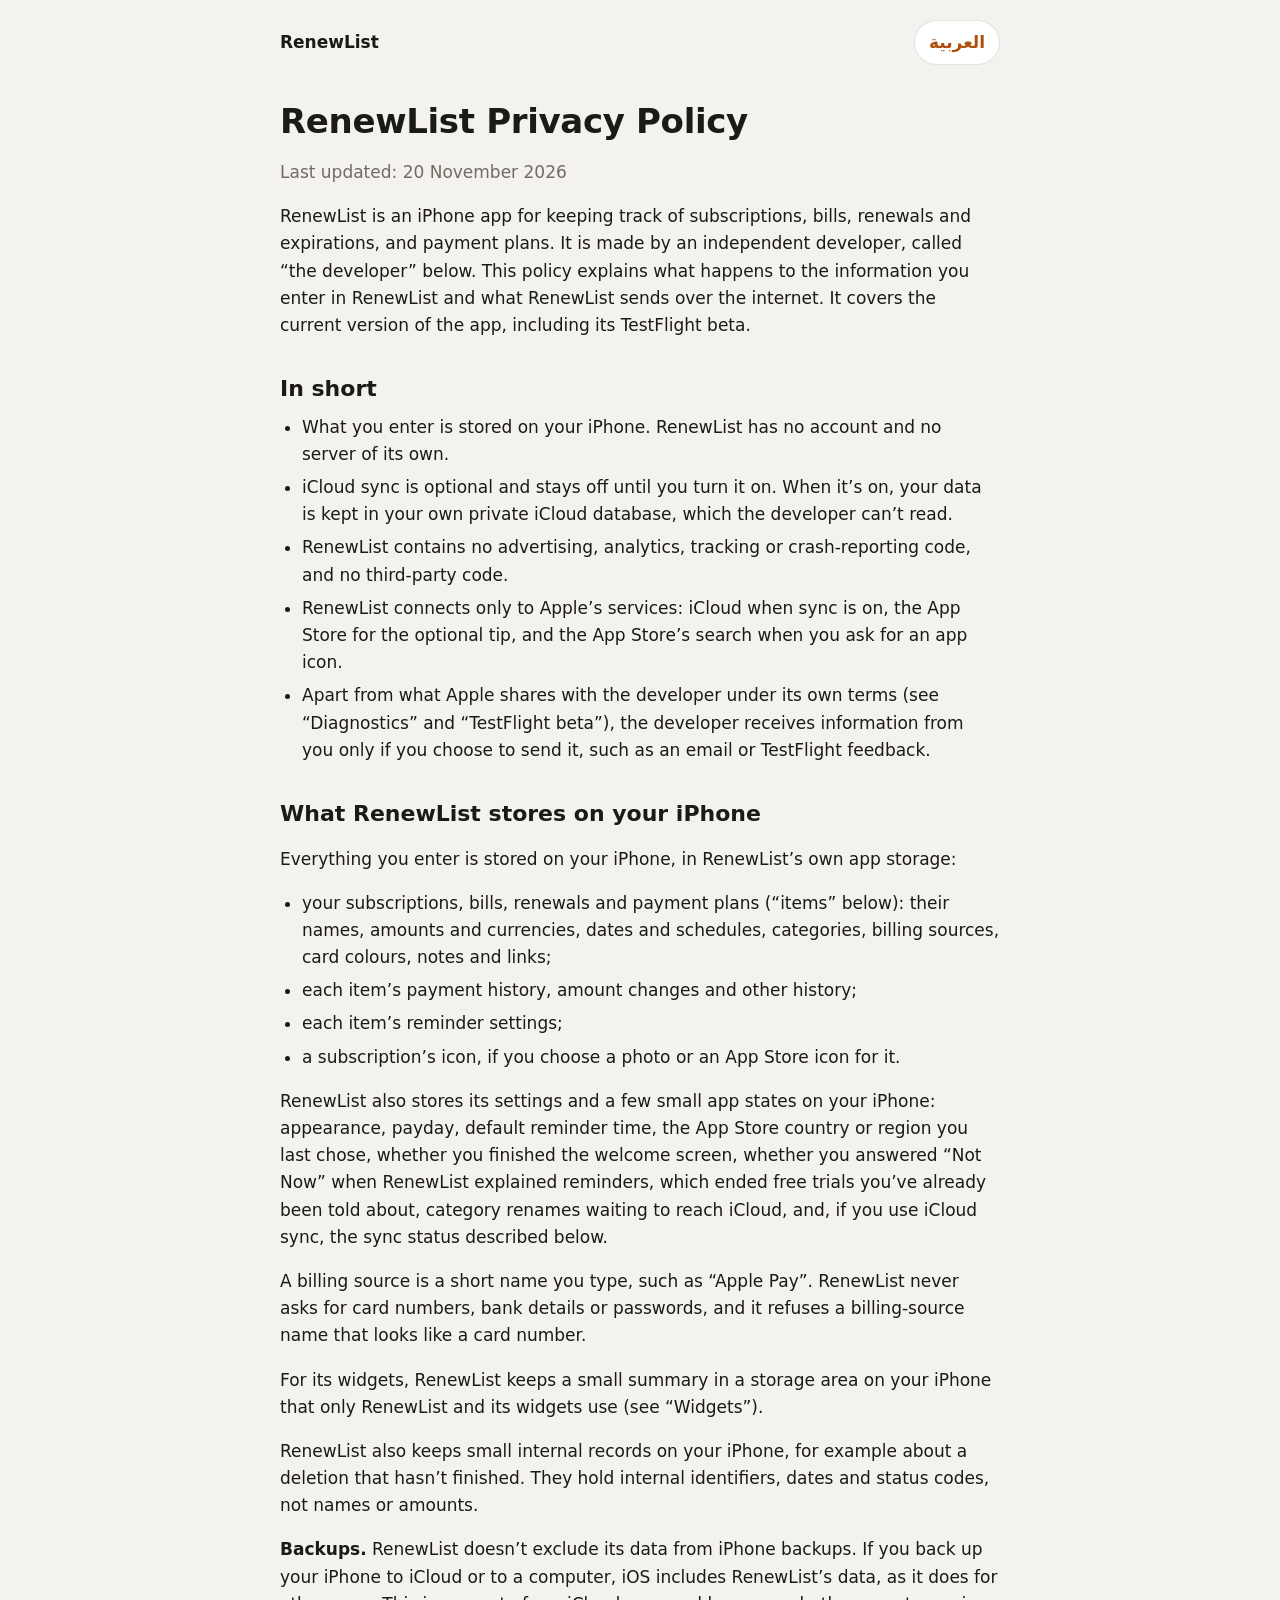
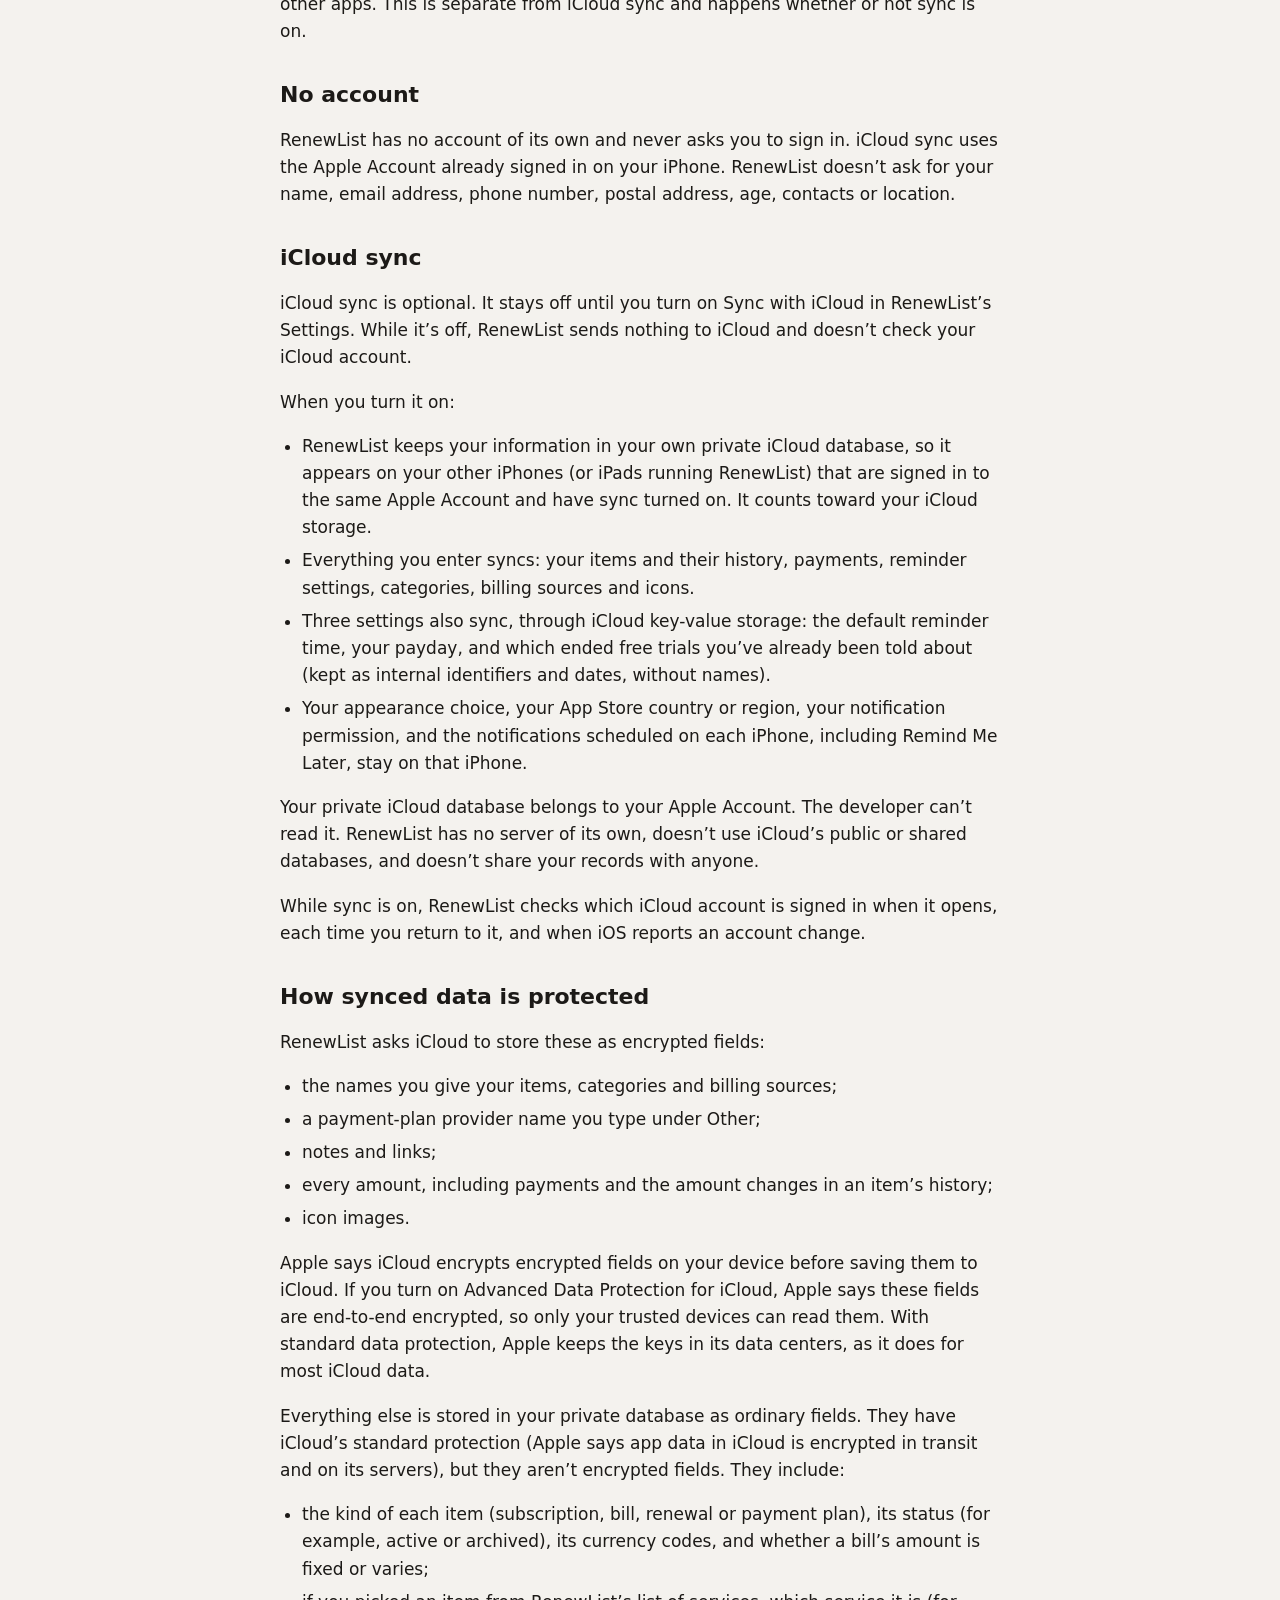
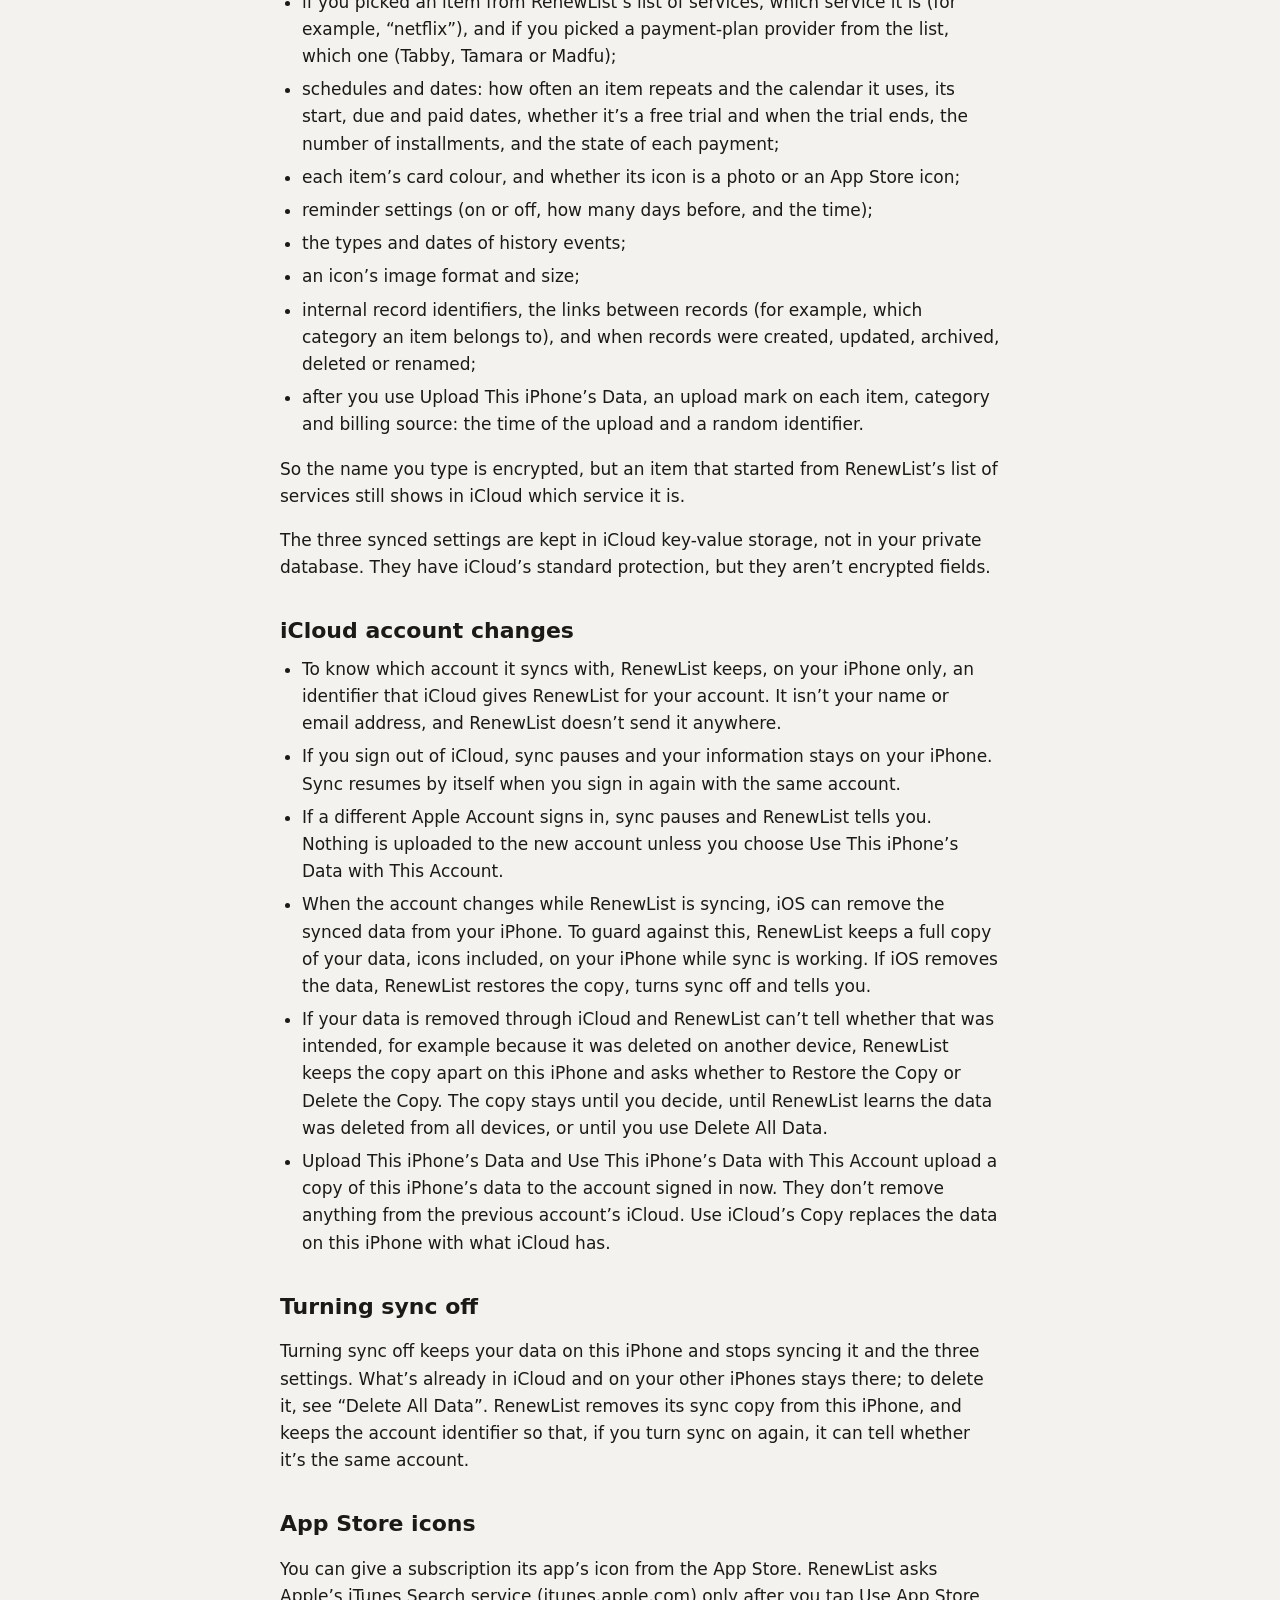
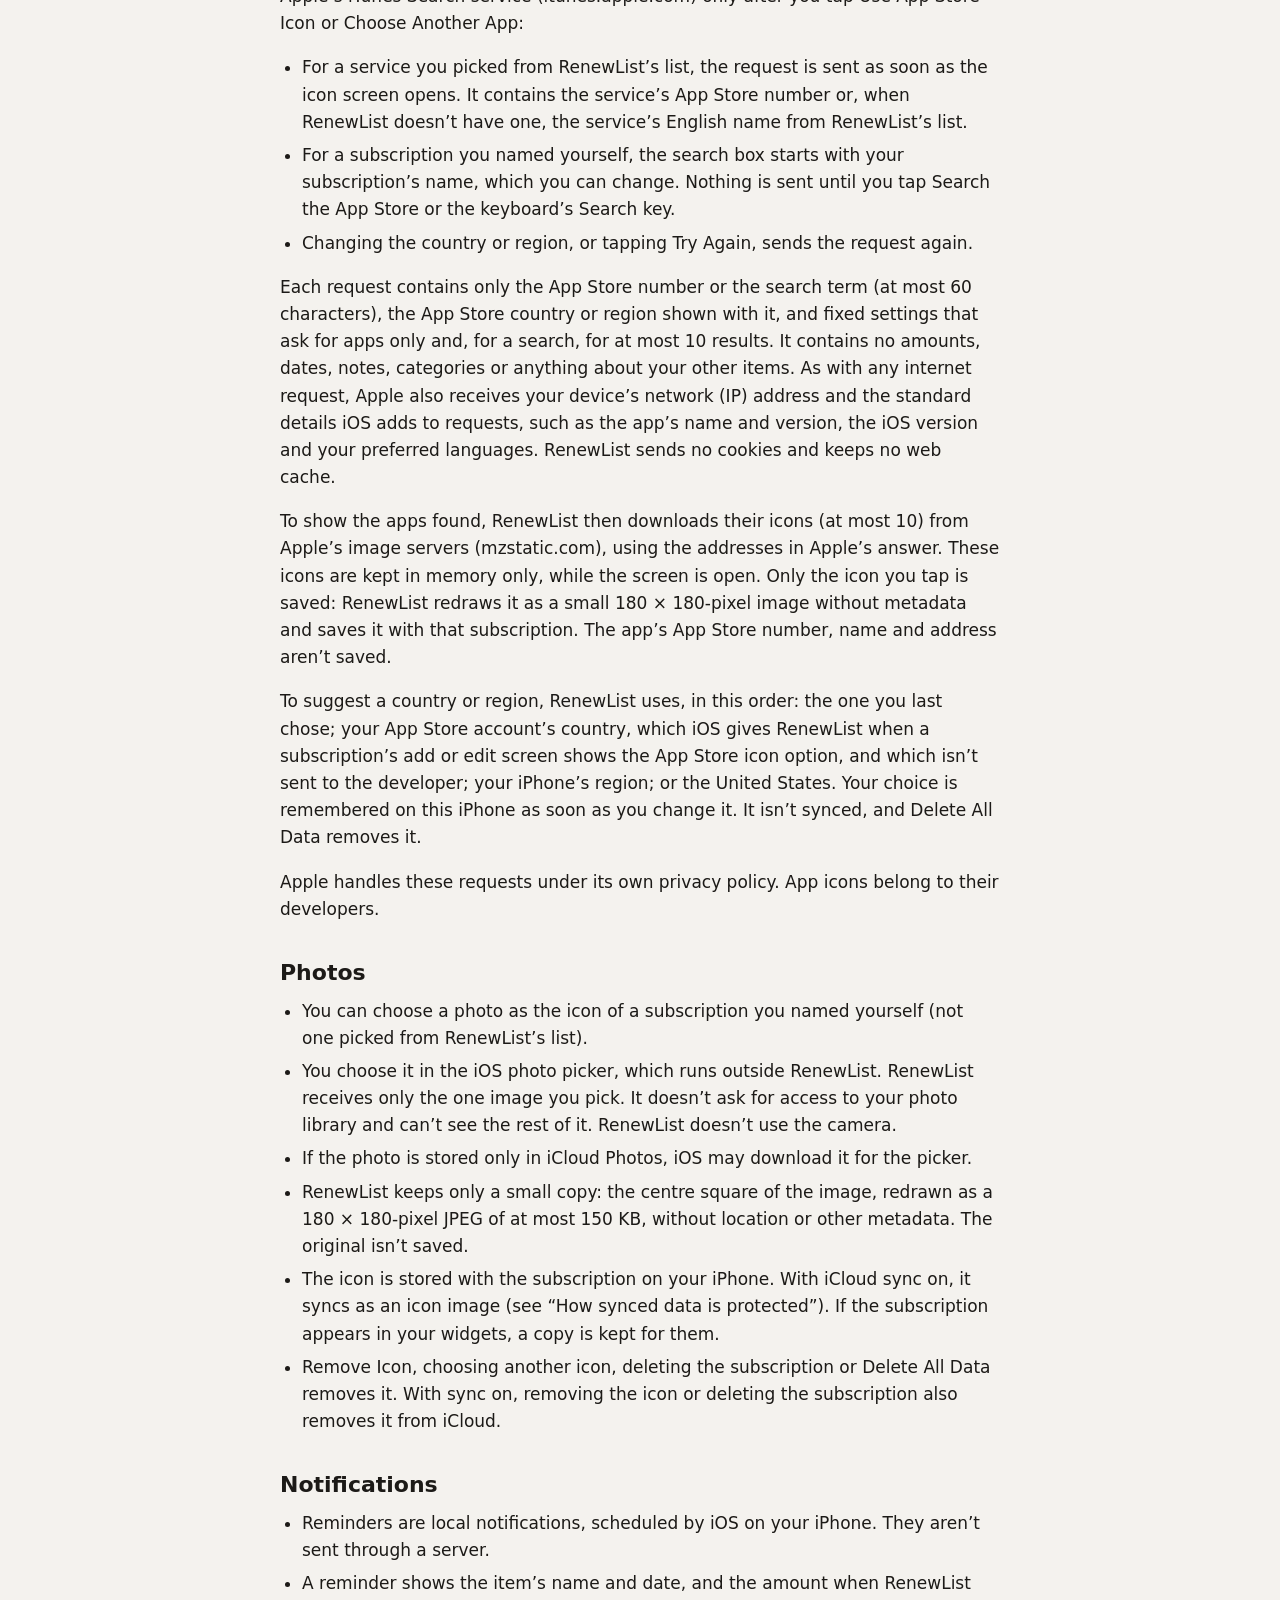
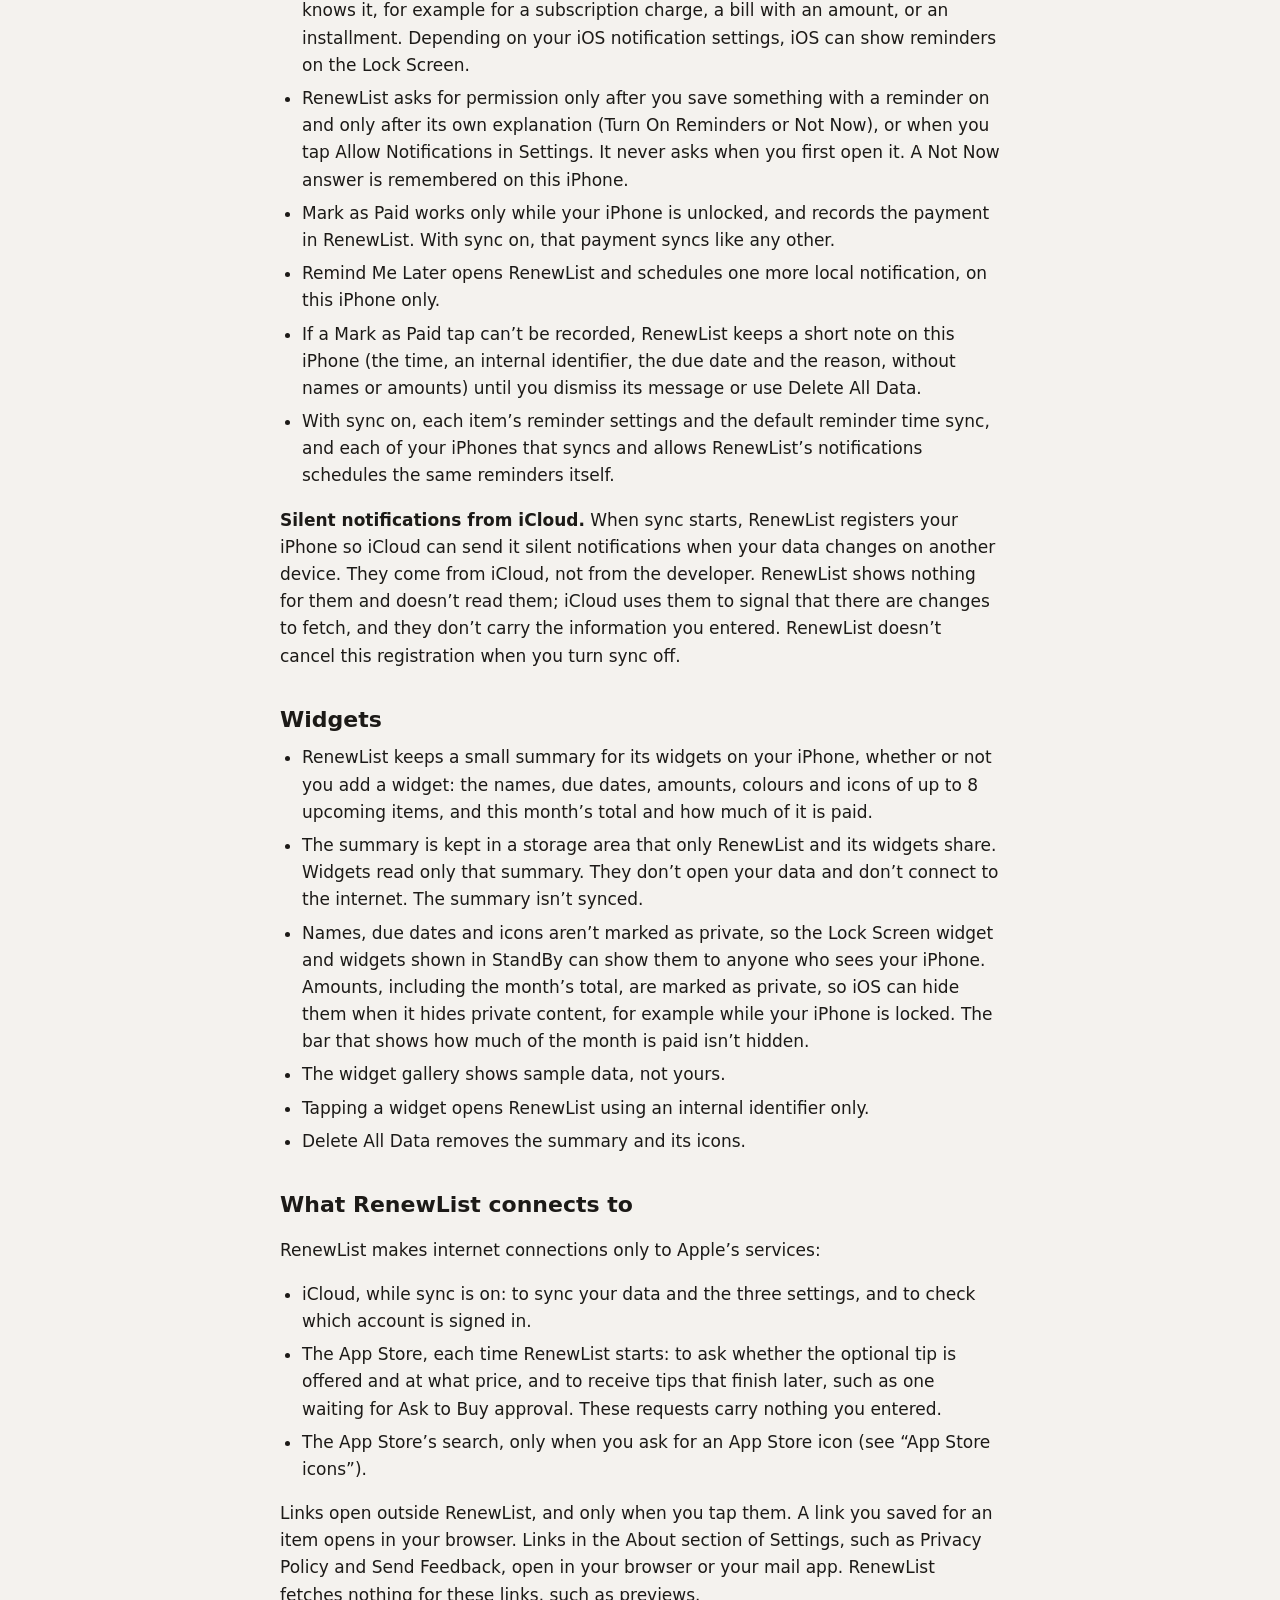
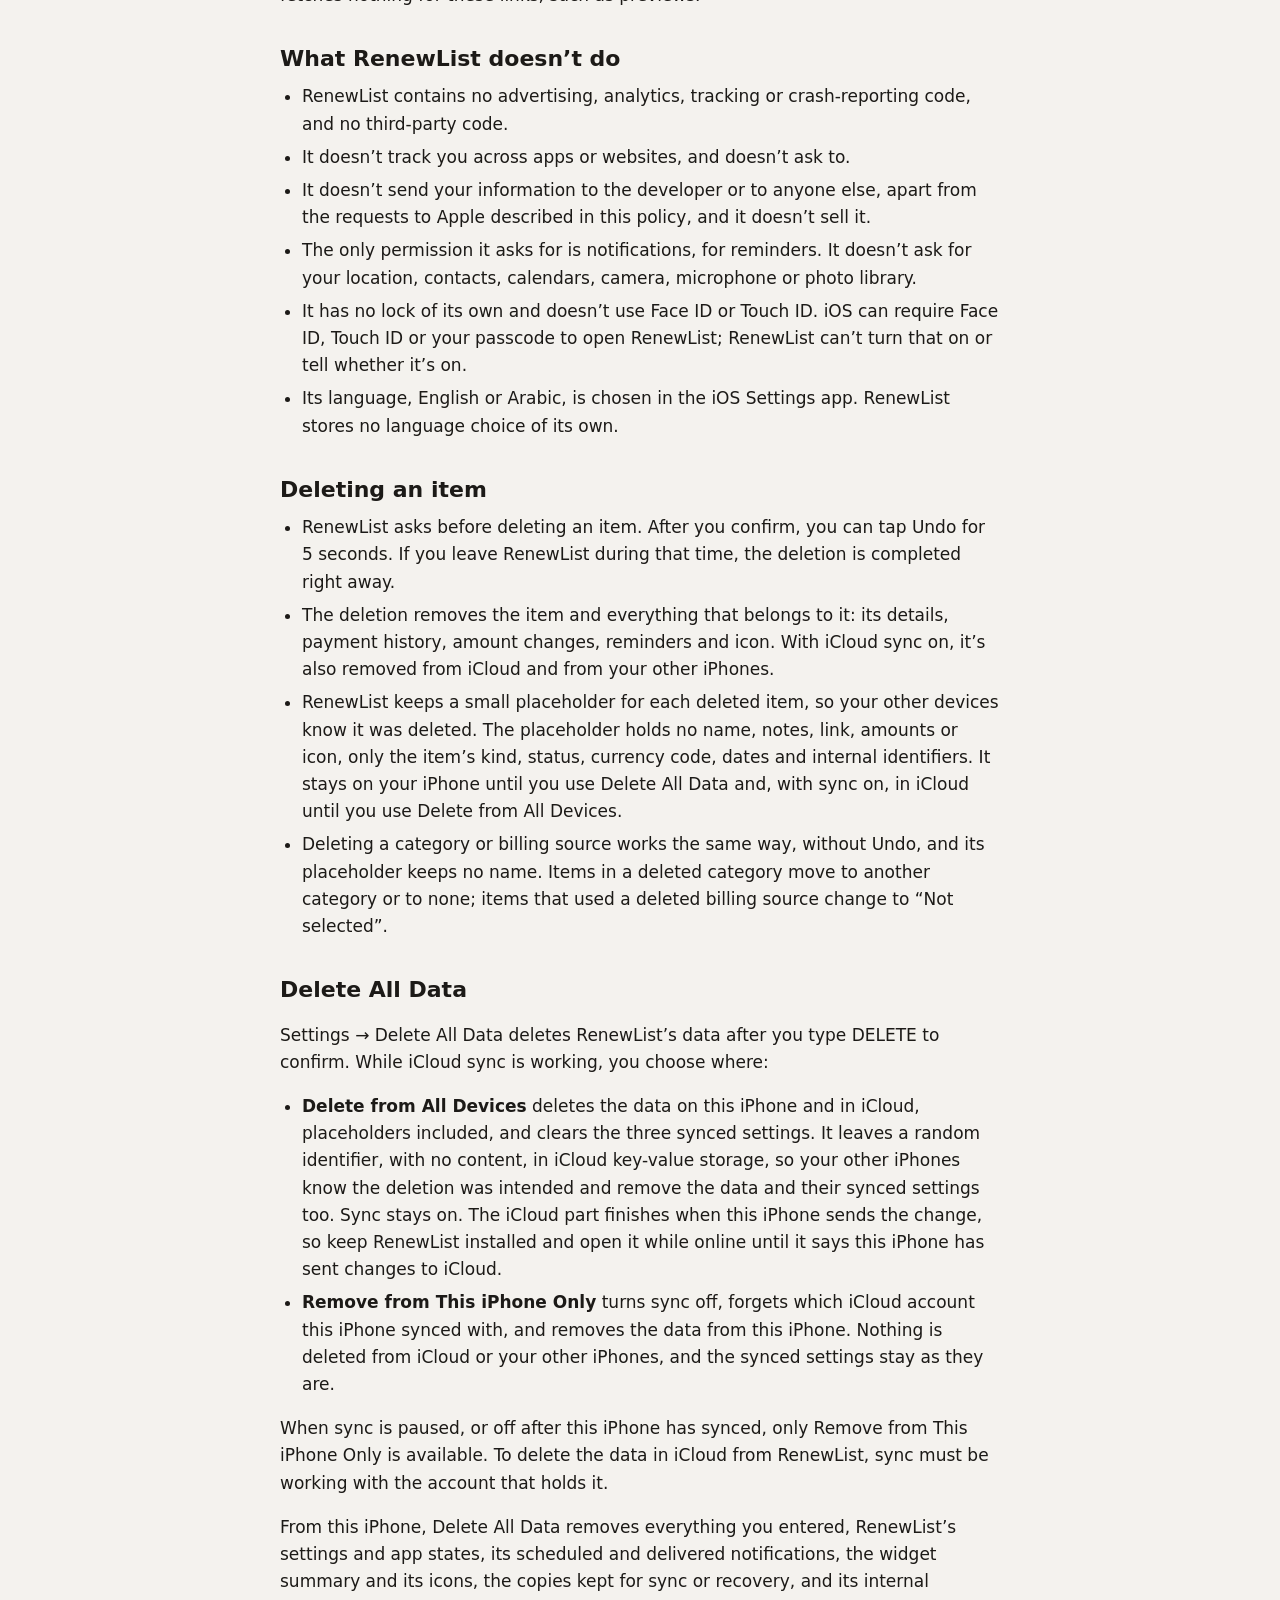
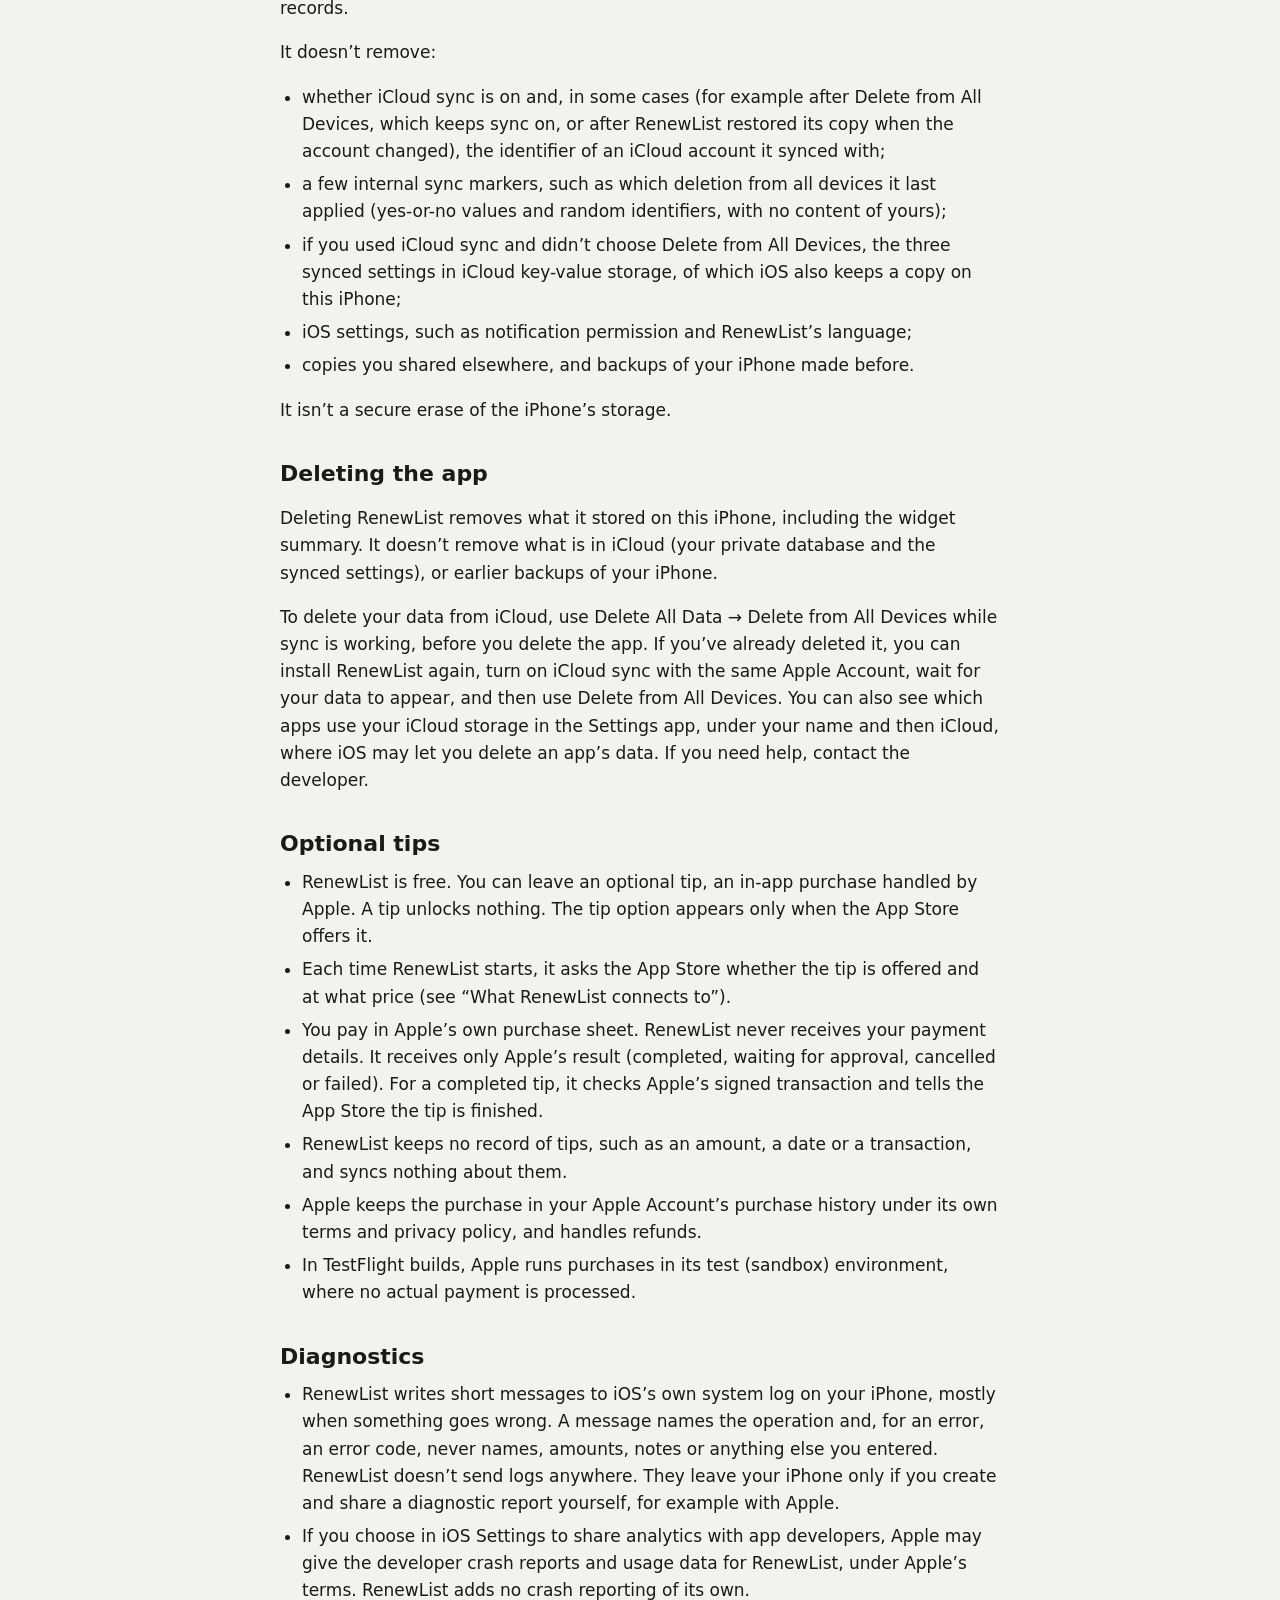
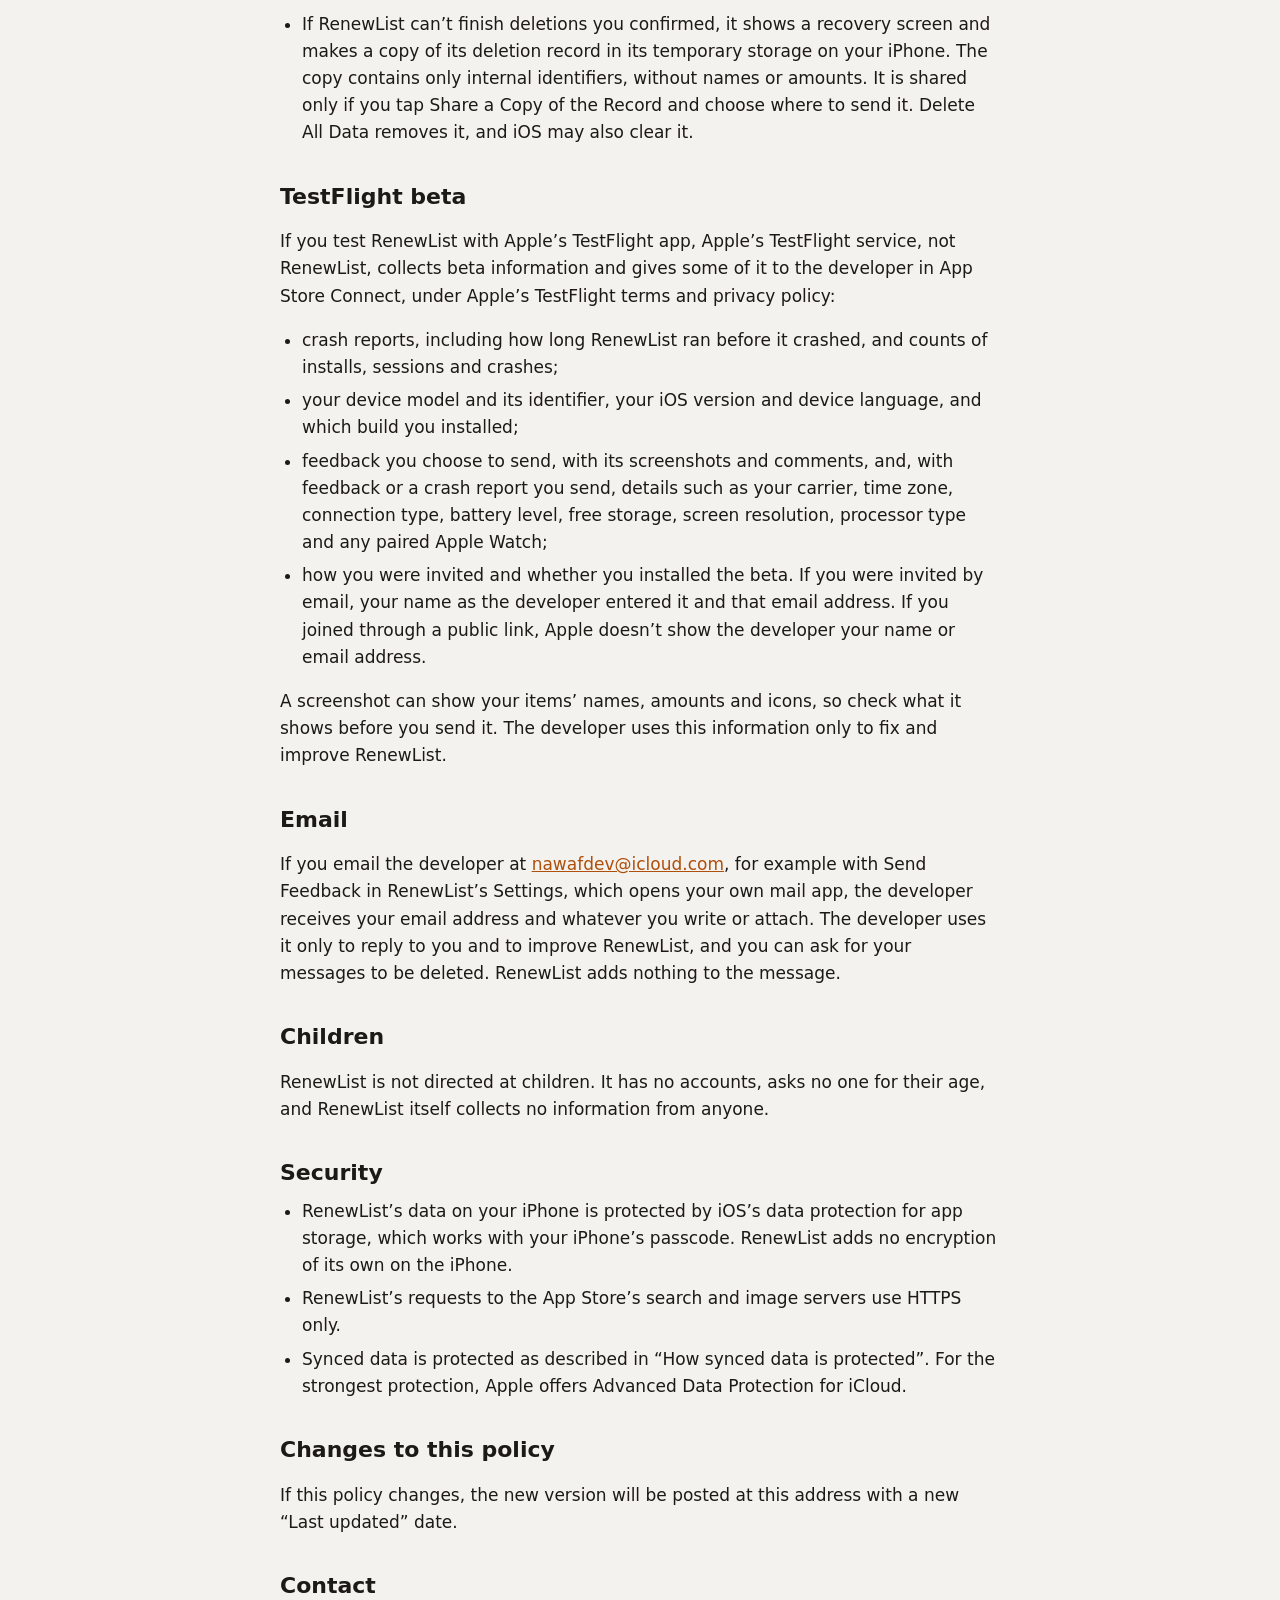
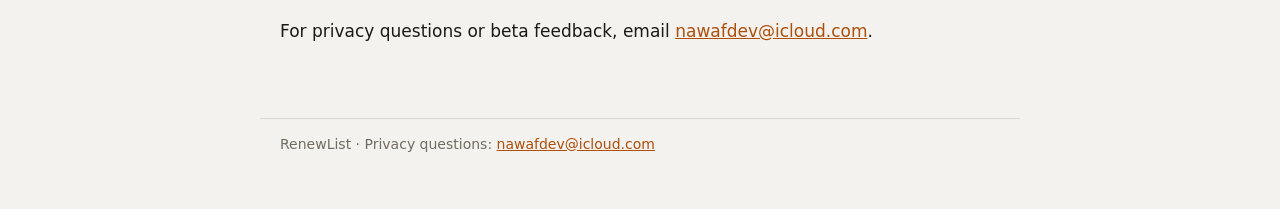
==== index.html @ da36e561 "Create index.html" ====
<!doctype html>
<html lang="en" dir="ltr">
<head>
<meta charset="utf-8">
<meta name="viewport" content="width=device-width, initial-scale=1">
<title>RenewList Privacy Policy</title>
<meta name="description" content="How RenewList handles the information you enter.">
<meta name="referrer" content="no-referrer">
<link rel="stylesheet" href="style.css">
<link rel="alternate" hreflang="ar" href="ar/">
</head>
<body>
<header><span class="brand">RenewList</span><nav><a href="ar/" hreflang="ar" lang="ar">العربية</a></nav></header>
<main>
<h1>RenewList Privacy Policy</h1>
<p>Last updated: 20 November 2026</p>
<p>RenewList is an iPhone app for keeping track of subscriptions, bills, renewals and expirations, and payment plans. It is made by an independent developer, called “the developer” below. This policy explains what happens to the information you enter in RenewList and what RenewList sends over the internet. It covers the current version of the app, including its TestFlight beta.</p>

<h2>In short</h2>
<ul>
<li>What you enter is stored on your iPhone. RenewList has no account and no server of its own.</li>
<li>iCloud sync is optional and stays off until you turn it on. When it’s on, your data is kept in your own private iCloud database, which the developer can’t read.</li>
<li>RenewList contains no advertising, analytics, tracking or crash-reporting code, and no third-party code.</li>
<li>RenewList connects only to Apple’s services: iCloud when sync is on, the App Store for the optional tip, and the App Store’s search when you ask for an app icon.</li>
<li>Apart from what Apple shares with the developer under its own terms (see “Diagnostics” and “TestFlight beta”), the developer receives information from you only if you choose to send it, such as an email or TestFlight feedback.</li>
</ul>

<h2>What RenewList stores on your iPhone</h2>
<p>Everything you enter is stored on your iPhone, in RenewList’s own app storage:</p>
<ul>
<li>your subscriptions, bills, renewals and payment plans (“items” below): their names, amounts and currencies, dates and schedules, categories, billing sources, card colours, notes and links;</li>
<li>each item’s payment history, amount changes and other history;</li>
<li>each item’s reminder settings;</li>
<li>a subscription’s icon, if you choose a photo or an App Store icon for it.</li>
</ul>
<p>RenewList also stores its settings and a few small app states on your iPhone: appearance, payday, default reminder time, the App Store country or region you last chose, whether you finished the welcome screen, whether you answered “Not Now” when RenewList explained reminders, which ended free trials you’ve already been told about, category renames waiting to reach iCloud, and, if you use iCloud sync, the sync status described below.</p>
<p>A billing source is a short name you type, such as “Apple Pay”. RenewList never asks for card numbers, bank details or passwords, and it refuses a billing-source name that looks like a card number.</p>
<p>For its widgets, RenewList keeps a small summary in a storage area on your iPhone that only RenewList and its widgets use (see “Widgets”).</p>
<p>RenewList also keeps small internal records on your iPhone, for example about a deletion that hasn’t finished. They hold internal identifiers, dates and status codes, not names or amounts.</p>
<p><strong>Backups.</strong> RenewList doesn’t exclude its data from iPhone backups. If you back up your iPhone to iCloud or to a computer, iOS includes RenewList’s data, as it does for other apps. This is separate from iCloud sync and happens whether or not sync is on.</p>

<h2>No account</h2>
<p>RenewList has no account of its own and never asks you to sign in. iCloud sync uses the Apple Account already signed in on your iPhone. RenewList doesn’t ask for your name, email address, phone number, postal address, age, contacts or location.</p>

<h2>iCloud sync</h2>
<p>iCloud sync is optional. It stays off until you turn on Sync with iCloud in RenewList’s Settings. While it’s off, RenewList sends nothing to iCloud and doesn’t check your iCloud account.</p>
<p>When you turn it on:</p>
<ul>
<li>RenewList keeps your information in your own private iCloud database, so it appears on your other iPhones (or iPads running RenewList) that are signed in to the same Apple Account and have sync turned on. It counts toward your iCloud storage.</li>
<li>Everything you enter syncs: your items and their history, payments, reminder settings, categories, billing sources and icons.</li>
<li>Three settings also sync, through iCloud key-value storage: the default reminder time, your payday, and which ended free trials you’ve already been told about (kept as internal identifiers and dates, without names).</li>
<li>Your appearance choice, your App Store country or region, your notification permission, and the notifications scheduled on each iPhone, including Remind Me Later, stay on that iPhone.</li>
</ul>
<p>Your private iCloud database belongs to your Apple Account. The developer can’t read it. RenewList has no server of its own, doesn’t use iCloud’s public or shared databases, and doesn’t share your records with anyone.</p>
<p>While sync is on, RenewList checks which iCloud account is signed in when it opens, each time you return to it, and when iOS reports an account change.</p>

<h2>How synced data is protected</h2>
<p>RenewList asks iCloud to store these as encrypted fields:</p>
<ul>
<li>the names you give your items, categories and billing sources;</li>
<li>a payment-plan provider name you type under Other;</li>
<li>notes and links;</li>
<li>every amount, including payments and the amount changes in an item’s history;</li>
<li>icon images.</li>
</ul>
<p>Apple says iCloud encrypts encrypted fields on your device before saving them to iCloud. If you turn on Advanced Data Protection for iCloud, Apple says these fields are end-to-end encrypted, so only your trusted devices can read them. With standard data protection, Apple keeps the keys in its data centers, as it does for most iCloud data.</p>
<p>Everything else is stored in your private database as ordinary fields. They have iCloud’s standard protection (Apple says app data in iCloud is encrypted in transit and on its servers), but they aren’t encrypted fields. They include:</p>
<ul>
<li>the kind of each item (subscription, bill, renewal or payment plan), its status (for example, active or archived), its currency codes, and whether a bill’s amount is fixed or varies;</li>
<li>if you picked an item from RenewList’s list of services, which service it is (for example, “netflix”), and if you picked a payment-plan provider from the list, which one (Tabby, Tamara or Madfu);</li>
<li>schedules and dates: how often an item repeats and the calendar it uses, its start, due and paid dates, whether it’s a free trial and when the trial ends, the number of installments, and the state of each payment;</li>
<li>each item’s card colour, and whether its icon is a photo or an App Store icon;</li>
<li>reminder settings (on or off, how many days before, and the time);</li>
<li>the types and dates of history events;</li>
<li>an icon’s image format and size;</li>
<li>internal record identifiers, the links between records (for example, which category an item belongs to), and when records were created, updated, archived, deleted or renamed;</li>
<li>after you use Upload This iPhone’s Data, an upload mark on each item, category and billing source: the time of the upload and a random identifier.</li>
</ul>
<p>So the name you type is encrypted, but an item that started from RenewList’s list of services still shows in iCloud which service it is.</p>
<p>The three synced settings are kept in iCloud key-value storage, not in your private database. They have iCloud’s standard protection, but they aren’t encrypted fields.</p>

<h2>iCloud account changes</h2>
<ul>
<li>To know which account it syncs with, RenewList keeps, on your iPhone only, an identifier that iCloud gives RenewList for your account. It isn’t your name or email address, and RenewList doesn’t send it anywhere.</li>
<li>If you sign out of iCloud, sync pauses and your information stays on your iPhone. Sync resumes by itself when you sign in again with the same account.</li>
<li>If a different Apple Account signs in, sync pauses and RenewList tells you. Nothing is uploaded to the new account unless you choose Use This iPhone’s Data with This Account.</li>
<li>When the account changes while RenewList is syncing, iOS can remove the synced data from your iPhone. To guard against this, RenewList keeps a full copy of your data, icons included, on your iPhone while sync is working. If iOS removes the data, RenewList restores the copy, turns sync off and tells you.</li>
<li>If your data is removed through iCloud and RenewList can’t tell whether that was intended, for example because it was deleted on another device, RenewList keeps the copy apart on this iPhone and asks whether to Restore the Copy or Delete the Copy. The copy stays until you decide, until RenewList learns the data was deleted from all devices, or until you use Delete All Data.</li>
<li>Upload This iPhone’s Data and Use This iPhone’s Data with This Account upload a copy of this iPhone’s data to the account signed in now. They don’t remove anything from the previous account’s iCloud. Use iCloud’s Copy replaces the data on this iPhone with what iCloud has.</li>
</ul>

<h2>Turning sync off</h2>
<p>Turning sync off keeps your data on this iPhone and stops syncing it and the three settings. What’s already in iCloud and on your other iPhones stays there; to delete it, see “Delete All Data”. RenewList removes its sync copy from this iPhone, and keeps the account identifier so that, if you turn sync on again, it can tell whether it’s the same account.</p>

<h2>App Store icons</h2>
<p>You can give a subscription its app’s icon from the App Store. RenewList asks Apple’s iTunes Search service (itunes.apple.com) only after you tap Use App Store Icon or Choose Another App:</p>
<ul>
<li>For a service you picked from RenewList’s list, the request is sent as soon as the icon screen opens. It contains the service’s App Store number or, when RenewList doesn’t have one, the service’s English name from RenewList’s list.</li>
<li>For a subscription you named yourself, the search box starts with your subscription’s name, which you can change. Nothing is sent until you tap Search the App Store or the keyboard’s Search key.</li>
<li>Changing the country or region, or tapping Try Again, sends the request again.</li>
</ul>
<p>Each request contains only the App Store number or the search term (at most 60 characters), the App Store country or region shown with it, and fixed settings that ask for apps only and, for a search, for at most 10 results. It contains no amounts, dates, notes, categories or anything about your other items. As with any internet request, Apple also receives your device’s network (IP) address and the standard details iOS adds to requests, such as the app’s name and version, the iOS version and your preferred languages. RenewList sends no cookies and keeps no web cache.</p>
<p>To show the apps found, RenewList then downloads their icons (at most 10) from Apple’s image servers (mzstatic.com), using the addresses in Apple’s answer. These icons are kept in memory only, while the screen is open. Only the icon you tap is saved: RenewList redraws it as a small 180 × 180-pixel image without metadata and saves it with that subscription. The app’s App Store number, name and address aren’t saved.</p>
<p>To suggest a country or region, RenewList uses, in this order: the one you last chose; your App Store account’s country, which iOS gives RenewList when a subscription’s add or edit screen shows the App Store icon option, and which isn’t sent to the developer; your iPhone’s region; or the United States. Your choice is remembered on this iPhone as soon as you change it. It isn’t synced, and Delete All Data removes it.</p>
<p>Apple handles these requests under its own privacy policy. App icons belong to their developers.</p>

<h2>Photos</h2>
<ul>
<li>You can choose a photo as the icon of a subscription you named yourself (not one picked from RenewList’s list).</li>
<li>You choose it in the iOS photo picker, which runs outside RenewList. RenewList receives only the one image you pick. It doesn’t ask for access to your photo library and can’t see the rest of it. RenewList doesn’t use the camera.</li>
<li>If the photo is stored only in iCloud Photos, iOS may download it for the picker.</li>
<li>RenewList keeps only a small copy: the centre square of the image, redrawn as a 180 × 180-pixel JPEG of at most 150 KB, without location or other metadata. The original isn’t saved.</li>
<li>The icon is stored with the subscription on your iPhone. With iCloud sync on, it syncs as an icon image (see “How synced data is protected”). If the subscription appears in your widgets, a copy is kept for them.</li>
<li>Remove Icon, choosing another icon, deleting the subscription or Delete All Data removes it. With sync on, removing the icon or deleting the subscription also removes it from iCloud.</li>
</ul>

<h2>Notifications</h2>
<ul>
<li>Reminders are local notifications, scheduled by iOS on your iPhone. They aren’t sent through a server.</li>
<li>A reminder shows the item’s name and date, and the amount when RenewList knows it, for example for a subscription charge, a bill with an amount, or an installment. Depending on your iOS notification settings, iOS can show reminders on the Lock Screen.</li>
<li>RenewList asks for permission only after you save something with a reminder on and only after its own explanation (Turn On Reminders or Not Now), or when you tap Allow Notifications in Settings. It never asks when you first open it. A Not Now answer is remembered on this iPhone.</li>
<li>Mark as Paid works only while your iPhone is unlocked, and records the payment in RenewList. With sync on, that payment syncs like any other.</li>
<li>Remind Me Later opens RenewList and schedules one more local notification, on this iPhone only.</li>
<li>If a Mark as Paid tap can’t be recorded, RenewList keeps a short note on this iPhone (the time, an internal identifier, the due date and the reason, without names or amounts) until you dismiss its message or use Delete All Data.</li>
<li>With sync on, each item’s reminder settings and the default reminder time sync, and each of your iPhones that syncs and allows RenewList’s notifications schedules the same reminders itself.</li>
</ul>
<p><strong>Silent notifications from iCloud.</strong> When sync starts, RenewList registers your iPhone so iCloud can send it silent notifications when your data changes on another device. They come from iCloud, not from the developer. RenewList shows nothing for them and doesn’t read them; iCloud uses them to signal that there are changes to fetch, and they don’t carry the information you entered. RenewList doesn’t cancel this registration when you turn sync off.</p>

<h2>Widgets</h2>
<ul>
<li>RenewList keeps a small summary for its widgets on your iPhone, whether or not you add a widget: the names, due dates, amounts, colours and icons of up to 8 upcoming items, and this month’s total and how much of it is paid.</li>
<li>The summary is kept in a storage area that only RenewList and its widgets share. Widgets read only that summary. They don’t open your data and don’t connect to the internet. The summary isn’t synced.</li>
<li>Names, due dates and icons aren’t marked as private, so the Lock Screen widget and widgets shown in StandBy can show them to anyone who sees your iPhone. Amounts, including the month’s total, are marked as private, so iOS can hide them when it hides private content, for example while your iPhone is locked. The bar that shows how much of the month is paid isn’t hidden.</li>
<li>The widget gallery shows sample data, not yours.</li>
<li>Tapping a widget opens RenewList using an internal identifier only.</li>
<li>Delete All Data removes the summary and its icons.</li>
</ul>

<h2>What RenewList connects to</h2>
<p>RenewList makes internet connections only to Apple’s services:</p>
<ul>
<li>iCloud, while sync is on: to sync your data and the three settings, and to check which account is signed in.</li>
<li>The App Store, each time RenewList starts: to ask whether the optional tip is offered and at what price, and to receive tips that finish later, such as one waiting for Ask to Buy approval. These requests carry nothing you entered.</li>
<li>The App Store’s search, only when you ask for an App Store icon (see “App Store icons”).</li>
</ul>
<p>Links open outside RenewList, and only when you tap them. A link you saved for an item opens in your browser. Links in the About section of Settings, such as Privacy Policy and Send Feedback, open in your browser or your mail app. RenewList fetches nothing for these links, such as previews.</p>

<h2>What RenewList doesn’t do</h2>
<ul>
<li>RenewList contains no advertising, analytics, tracking or crash-reporting code, and no third-party code.</li>
<li>It doesn’t track you across apps or websites, and doesn’t ask to.</li>
<li>It doesn’t send your information to the developer or to anyone else, apart from the requests to Apple described in this policy, and it doesn’t sell it.</li>
<li>The only permission it asks for is notifications, for reminders. It doesn’t ask for your location, contacts, calendars, camera, microphone or photo library.</li>
<li>It has no lock of its own and doesn’t use Face ID or Touch ID. iOS can require Face ID, Touch ID or your passcode to open RenewList; RenewList can’t turn that on or tell whether it’s on.</li>
<li>Its language, English or Arabic, is chosen in the iOS Settings app. RenewList stores no language choice of its own.</li>
</ul>

<h2>Deleting an item</h2>
<ul>
<li>RenewList asks before deleting an item. After you confirm, you can tap Undo for 5 seconds. If you leave RenewList during that time, the deletion is completed right away.</li>
<li>The deletion removes the item and everything that belongs to it: its details, payment history, amount changes, reminders and icon. With iCloud sync on, it’s also removed from iCloud and from your other iPhones.</li>
<li>RenewList keeps a small placeholder for each deleted item, so your other devices know it was deleted. The placeholder holds no name, notes, link, amounts or icon, only the item’s kind, status, currency code, dates and internal identifiers. It stays on your iPhone until you use Delete All Data and, with sync on, in iCloud until you use Delete from All Devices.</li>
<li>Deleting a category or billing source works the same way, without Undo, and its placeholder keeps no name. Items in a deleted category move to another category or to none; items that used a deleted billing source change to “Not selected”.</li>
</ul>

<h2>Delete All Data</h2>
<p>Settings → Delete All Data deletes RenewList’s data after you type DELETE to confirm. While iCloud sync is working, you choose where:</p>
<ul>
<li><strong>Delete from All Devices</strong> deletes the data on this iPhone and in iCloud, placeholders included, and clears the three synced settings. It leaves a random identifier, with no content, in iCloud key-value storage, so your other iPhones know the deletion was intended and remove the data and their synced settings too. Sync stays on. The iCloud part finishes when this iPhone sends the change, so keep RenewList installed and open it while online until it says this iPhone has sent changes to iCloud.</li>
<li><strong>Remove from This iPhone Only</strong> turns sync off, forgets which iCloud account this iPhone synced with, and removes the data from this iPhone. Nothing is deleted from iCloud or your other iPhones, and the synced settings stay as they are.</li>
</ul>
<p>When sync is paused, or off after this iPhone has synced, only Remove from This iPhone Only is available. To delete the data in iCloud from RenewList, sync must be working with the account that holds it.</p>
<p>From this iPhone, Delete All Data removes everything you entered, RenewList’s settings and app states, its scheduled and delivered notifications, the widget summary and its icons, the copies kept for sync or recovery, and its internal records.</p>
<p>It doesn’t remove:</p>
<ul>
<li>whether iCloud sync is on and, in some cases (for example after Delete from All Devices, which keeps sync on, or after RenewList restored its copy when the account changed), the identifier of an iCloud account it synced with;</li>
<li>a few internal sync markers, such as which deletion from all devices it last applied (yes-or-no values and random identifiers, with no content of yours);</li>
<li>if you used iCloud sync and didn’t choose Delete from All Devices, the three synced settings in iCloud key-value storage, of which iOS also keeps a copy on this iPhone;</li>
<li>iOS settings, such as notification permission and RenewList’s language;</li>
<li>copies you shared elsewhere, and backups of your iPhone made before.</li>
</ul>
<p>It isn’t a secure erase of the iPhone’s storage.</p>

<h2>Deleting the app</h2>
<p>Deleting RenewList removes what it stored on this iPhone, including the widget summary. It doesn’t remove what is in iCloud (your private database and the synced settings), or earlier backups of your iPhone.</p>
<p>To delete your data from iCloud, use Delete All Data → Delete from All Devices while sync is working, before you delete the app. If you’ve already deleted it, you can install RenewList again, turn on iCloud sync with the same Apple Account, wait for your data to appear, and then use Delete from All Devices. You can also see which apps use your iCloud storage in the Settings app, under your name and then iCloud, where iOS may let you delete an app’s data. If you need help, contact the developer.</p>

<h2>Optional tips</h2>
<ul>
<li>RenewList is free. You can leave an optional tip, an in-app purchase handled by Apple. A tip unlocks nothing. The tip option appears only when the App Store offers it.</li>
<li>Each time RenewList starts, it asks the App Store whether the tip is offered and at what price (see “What RenewList connects to”).</li>
<li>You pay in Apple’s own purchase sheet. RenewList never receives your payment details. It receives only Apple’s result (completed, waiting for approval, cancelled or failed). For a completed tip, it checks Apple’s signed transaction and tells the App Store the tip is finished.</li>
<li>RenewList keeps no record of tips, such as an amount, a date or a transaction, and syncs nothing about them.</li>
<li>Apple keeps the purchase in your Apple Account’s purchase history under its own terms and privacy policy, and handles refunds.</li>
<li>In TestFlight builds, Apple runs purchases in its test (sandbox) environment, where no actual payment is processed.</li>
</ul>

<h2>Diagnostics</h2>
<ul>
<li>RenewList writes short messages to iOS’s own system log on your iPhone, mostly when something goes wrong. A message names the operation and, for an error, an error code, never names, amounts, notes or anything else you entered. RenewList doesn’t send logs anywhere. They leave your iPhone only if you create and share a diagnostic report yourself, for example with Apple.</li>
<li>If you choose in iOS Settings to share analytics with app developers, Apple may give the developer crash reports and usage data for RenewList, under Apple’s terms. RenewList adds no crash reporting of its own.</li>
<li>If RenewList can’t finish deletions you confirmed, it shows a recovery screen and makes a copy of its deletion record in its temporary storage on your iPhone. The copy contains only internal identifiers, without names or amounts. It is shared only if you tap Share a Copy of the Record and choose where to send it. Delete All Data removes it, and iOS may also clear it.</li>
</ul>

<h2>TestFlight beta</h2>
<p>If you test RenewList with Apple’s TestFlight app, Apple’s TestFlight service, not RenewList, collects beta information and gives some of it to the developer in App Store Connect, under Apple’s TestFlight terms and privacy policy:</p>
<ul>
<li>crash reports, including how long RenewList ran before it crashed, and counts of installs, sessions and crashes;</li>
<li>your device model and its identifier, your iOS version and device language, and which build you installed;</li>
<li>feedback you choose to send, with its screenshots and comments, and, with feedback or a crash report you send, details such as your carrier, time zone, connection type, battery level, free storage, screen resolution, processor type and any paired Apple Watch;</li>
<li>how you were invited and whether you installed the beta. If you were invited by email, your name as the developer entered it and that email address. If you joined through a public link, Apple doesn’t show the developer your name or email address.</li>
</ul>
<p>A screenshot can show your items’ names, amounts and icons, so check what it shows before you send it. The developer uses this information only to fix and improve RenewList.</p>

<h2>Email</h2>
<p>If you email the developer at <a href="mailto:nawafdev@icloud.com">nawafdev@icloud.com</a>, for example with Send Feedback in RenewList’s Settings, which opens your own mail app, the developer receives your email address and whatever you write or attach. The developer uses it only to reply to you and to improve RenewList, and you can ask for your messages to be deleted. RenewList adds nothing to the message.</p>

<h2>Children</h2>
<p>RenewList is not directed at children. It has no accounts, asks no one for their age, and RenewList itself collects no information from anyone.</p>

<h2>Security</h2>
<ul>
<li>RenewList’s data on your iPhone is protected by iOS’s data protection for app storage, which works with your iPhone’s passcode. RenewList adds no encryption of its own on the iPhone.</li>
<li>RenewList’s requests to the App Store’s search and image servers use HTTPS only.</li>
<li>Synced data is protected as described in “How synced data is protected”. For the strongest protection, Apple offers Advanced Data Protection for iCloud.</li>
</ul>

<h2>Changes to this policy</h2>
<p>If this policy changes, the new version will be posted at this address with a new “Last updated” date.</p>

<h2>Contact</h2>
<p>For privacy questions or beta feedback, email <a href="mailto:nawafdev@icloud.com">nawafdev@icloud.com</a>.</p>
</main>
<footer><p>RenewList · Privacy questions: <a href="mailto:nawafdev@icloud.com">nawafdev@icloud.com</a></p></footer>
</body>
</html>
---- style.css ----
:root{color-scheme:light dark;--bg:#F4F2EE;--surface:#FFFFFF;--text:#1C1A17;--text2:#4D4943;--text3:#716C63;--line:rgba(28,26,23,.12);--accent:#AE4F0C}
@media (prefers-color-scheme:dark){:root{--bg:#0C0B0A;--surface:#171513;--text:#F2EFEA;--text2:#B0AAA1;--text3:#8C867D;--line:rgba(242,239,234,.12);--accent:#FF8A3D}}
*{box-sizing:border-box}
html{-webkit-text-size-adjust:100%}
body{margin:0;background:var(--bg);color:var(--text);font:17px/1.6 -apple-system,BlinkMacSystemFont,"SF Pro Text","SF Arabic","Geeza Pro","Segoe UI",system-ui,sans-serif}
header{max-width:760px;margin:0 auto;padding:20px 20px 0;display:flex;justify-content:space-between;align-items:center;gap:12px}
.brand{font-weight:600;font-size:17px}
nav a{color:var(--accent);text-decoration:none;font-weight:600;padding:8px 14px;border:1px solid var(--line);border-radius:999px;background:var(--surface);display:inline-block}
main{max-width:760px;margin:0 auto;padding:12px 20px 56px}
h1{font-size:34px;line-height:1.2;font-weight:600;margin:24px 0 8px;letter-spacing:-.01em}
[dir=rtl] h1{letter-spacing:0}
h2{font-size:22px;line-height:1.3;font-weight:600;margin:36px 0 10px}
h3{font-size:18px;font-weight:600;margin:24px 0 8px}
p,li{color:var(--text)}
ul{padding-inline-start:22px;margin:8px 0 14px}
li{margin:6px 0}
a{color:var(--accent)}
main>p:first-of-type{color:var(--text3)}
footer{max-width:760px;margin:0 auto;padding:0 20px 40px;color:var(--text3);font-size:14px;border-top:1px solid var(--line)}
footer p{color:var(--text3)}
@media (max-width:480px){body{font-size:16px}h1{font-size:28px}h2{font-size:20px}}
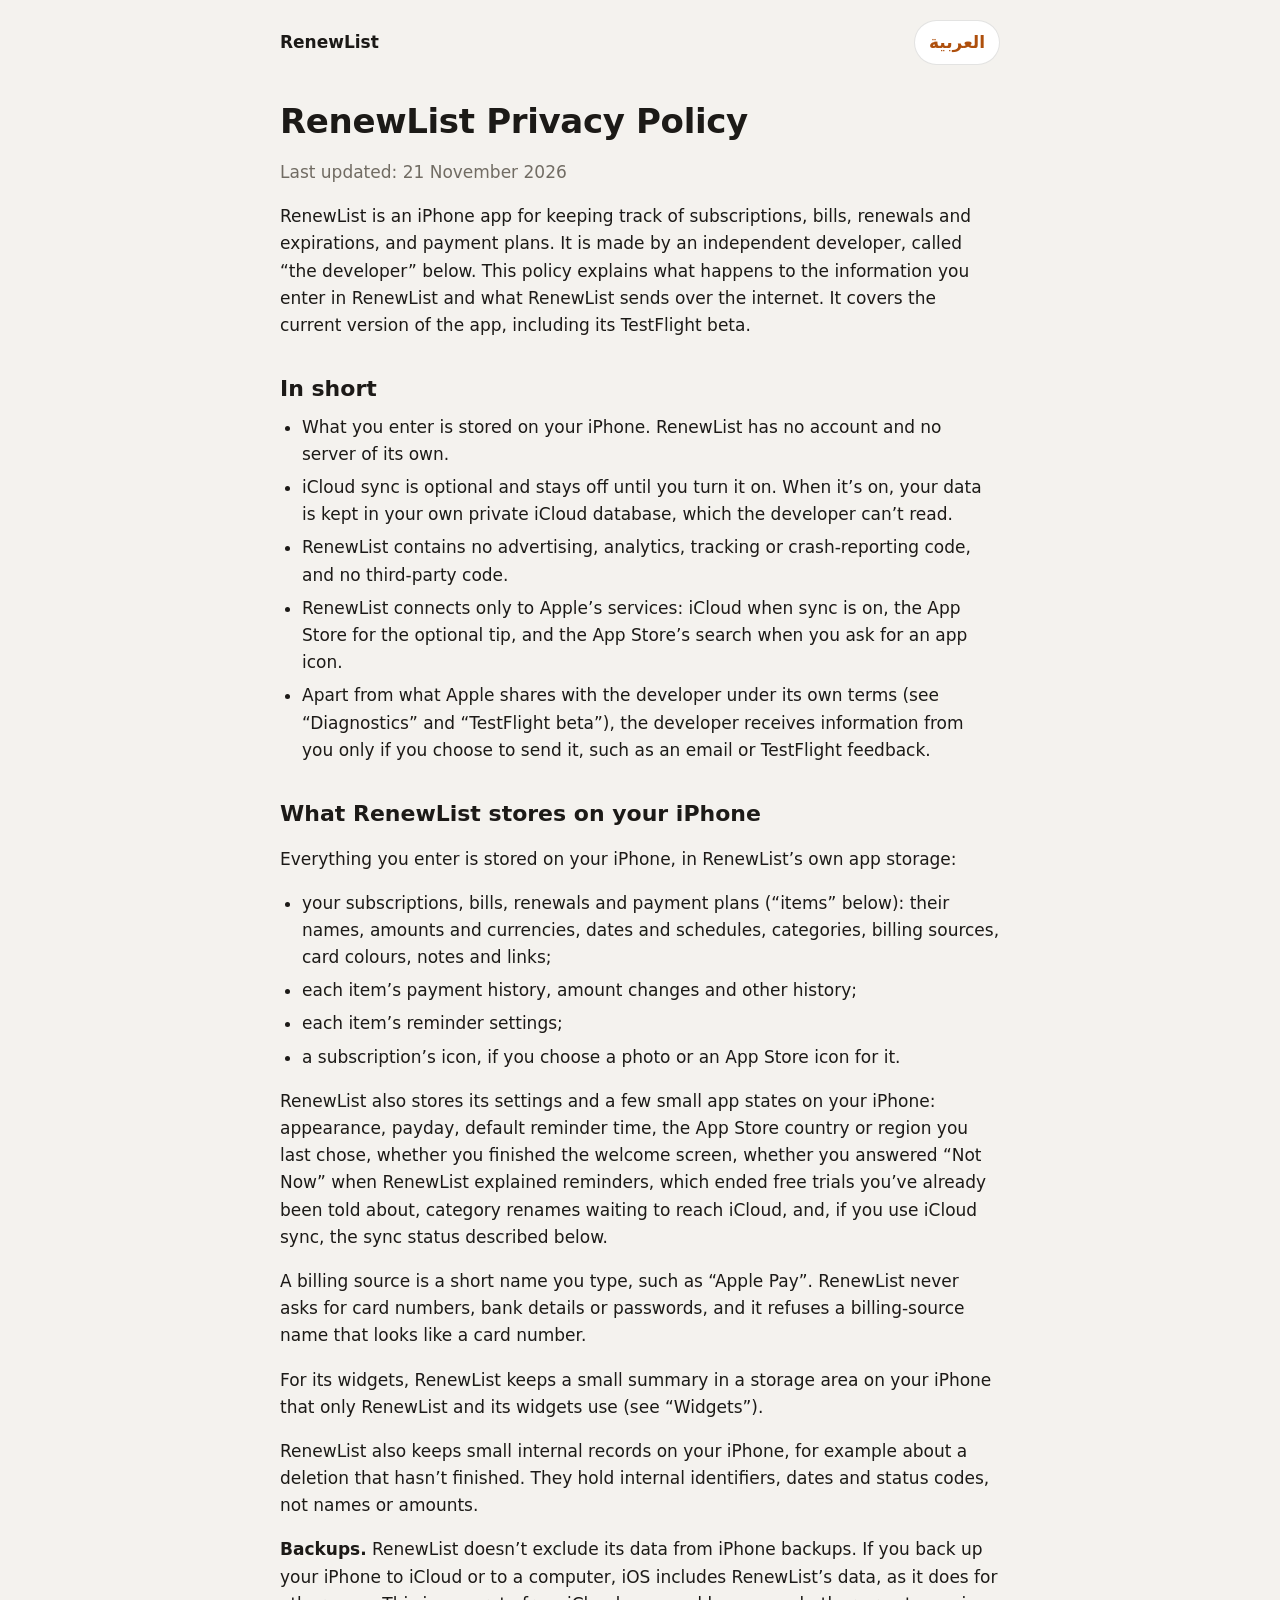
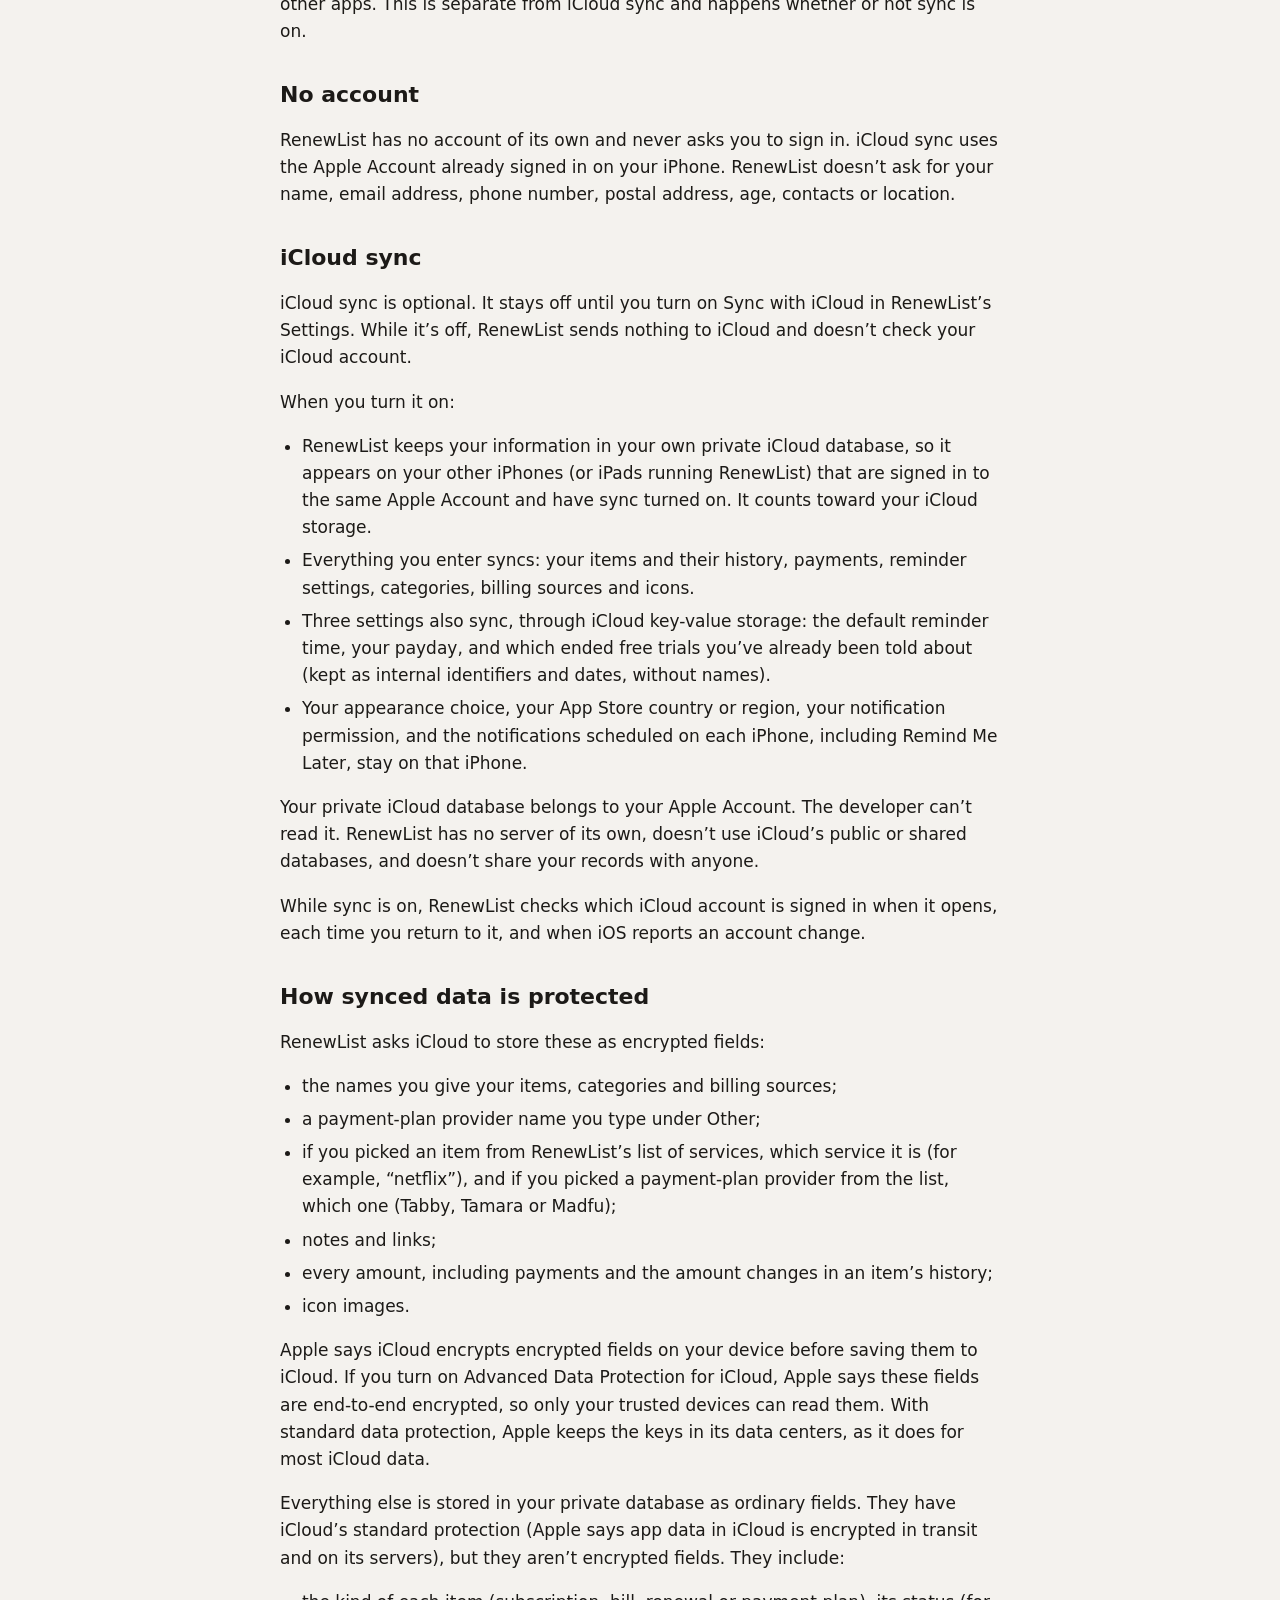
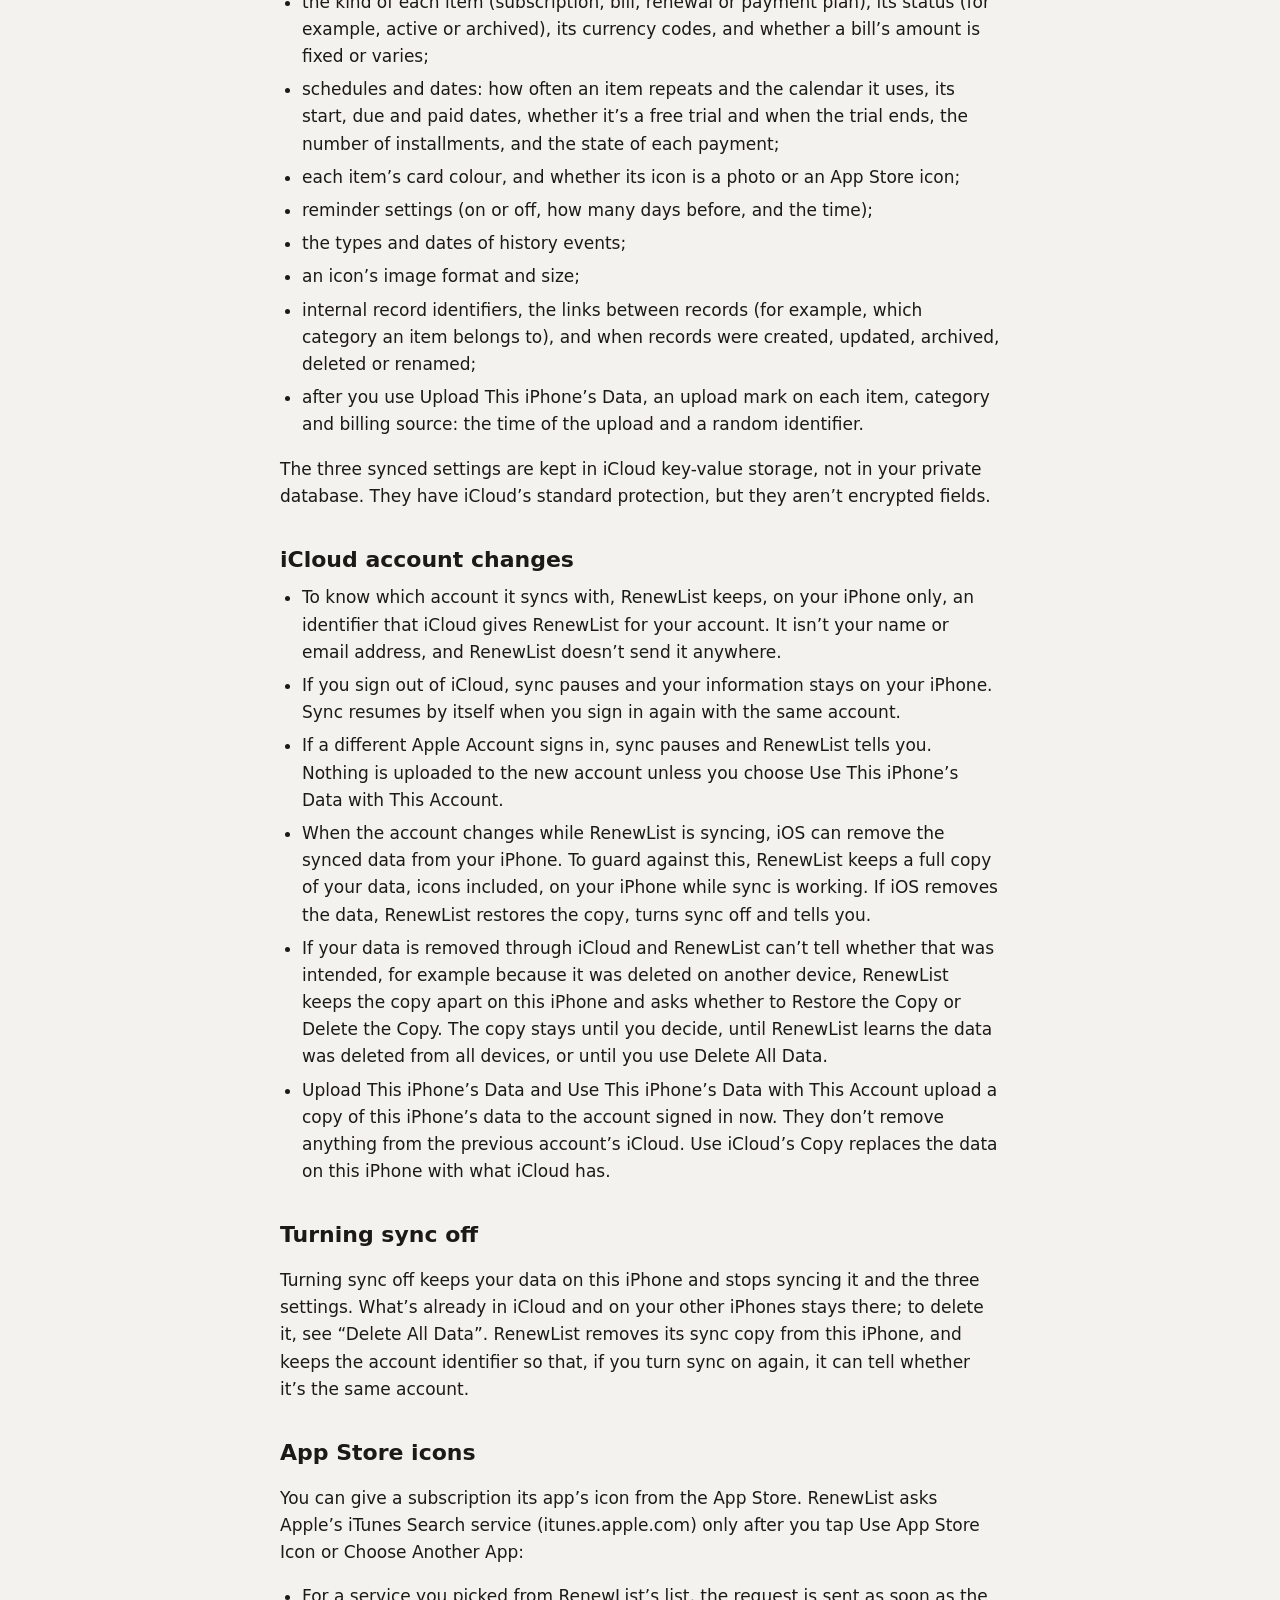
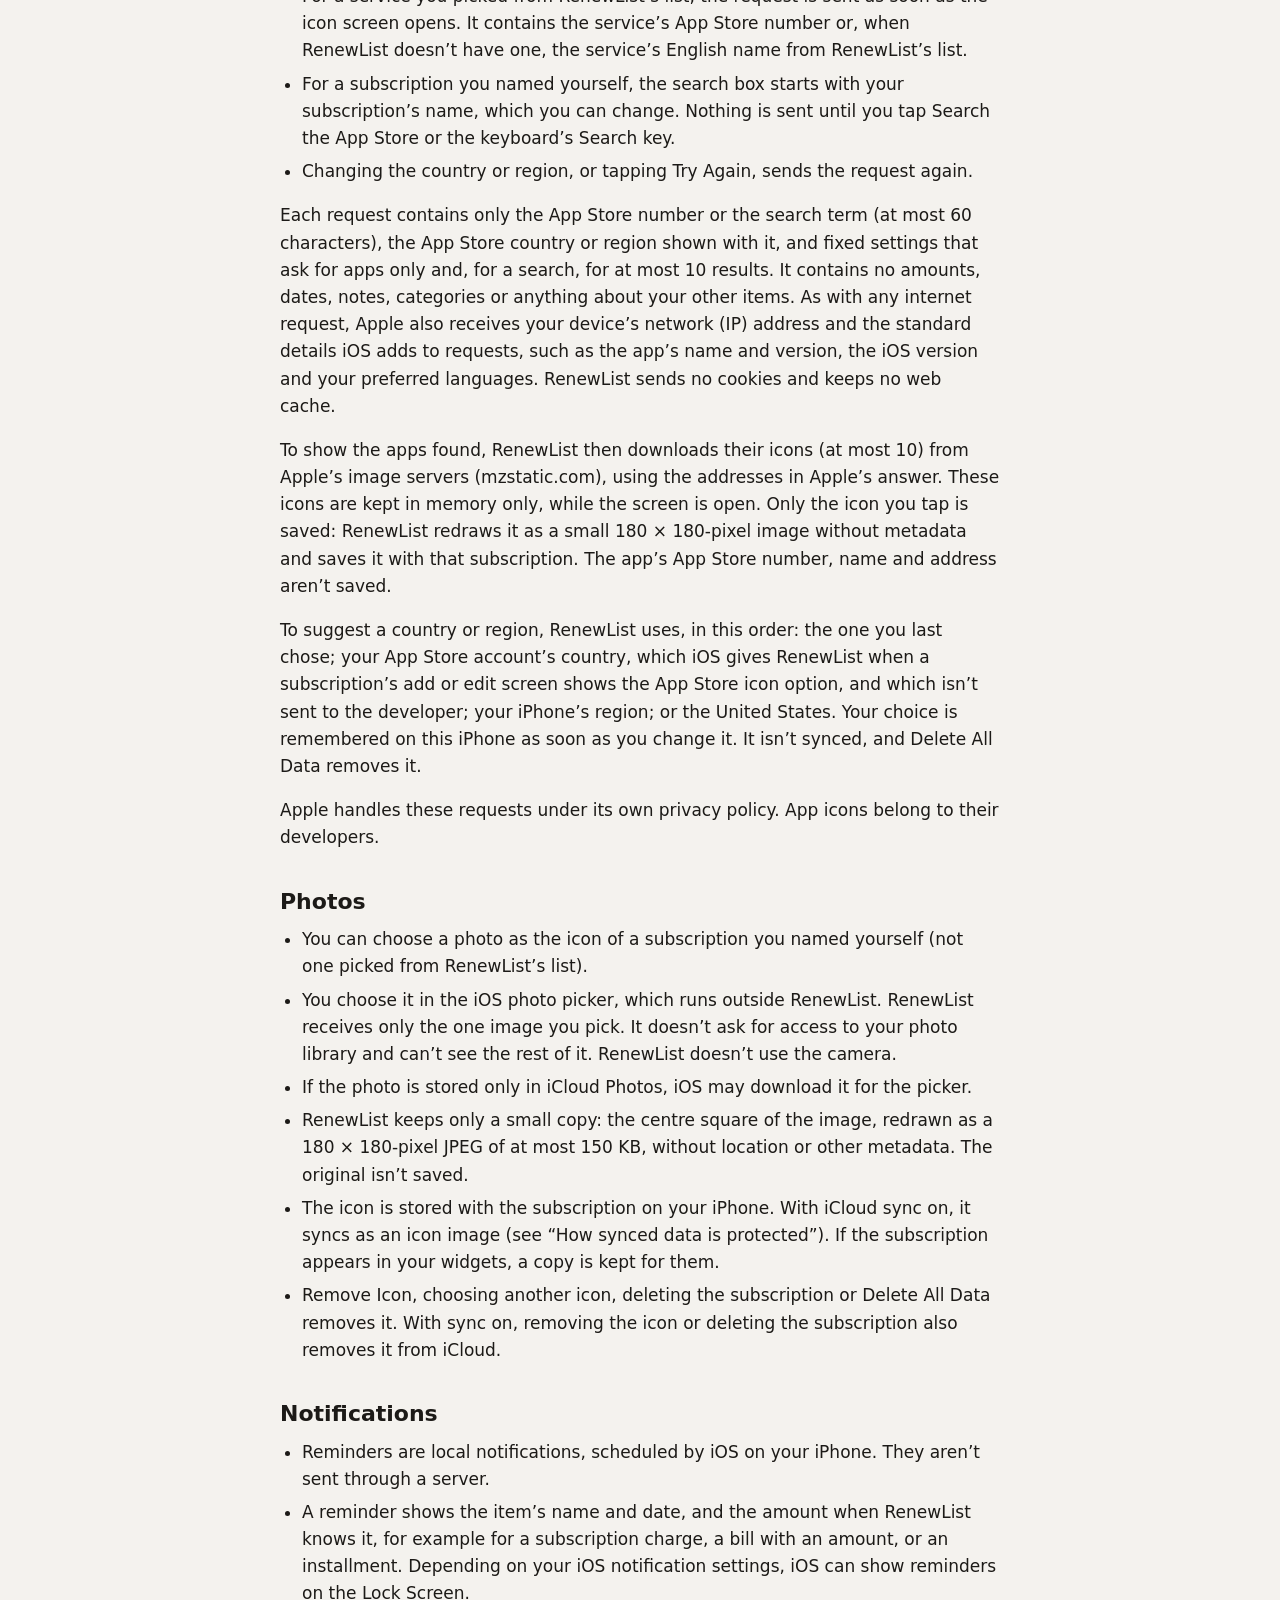
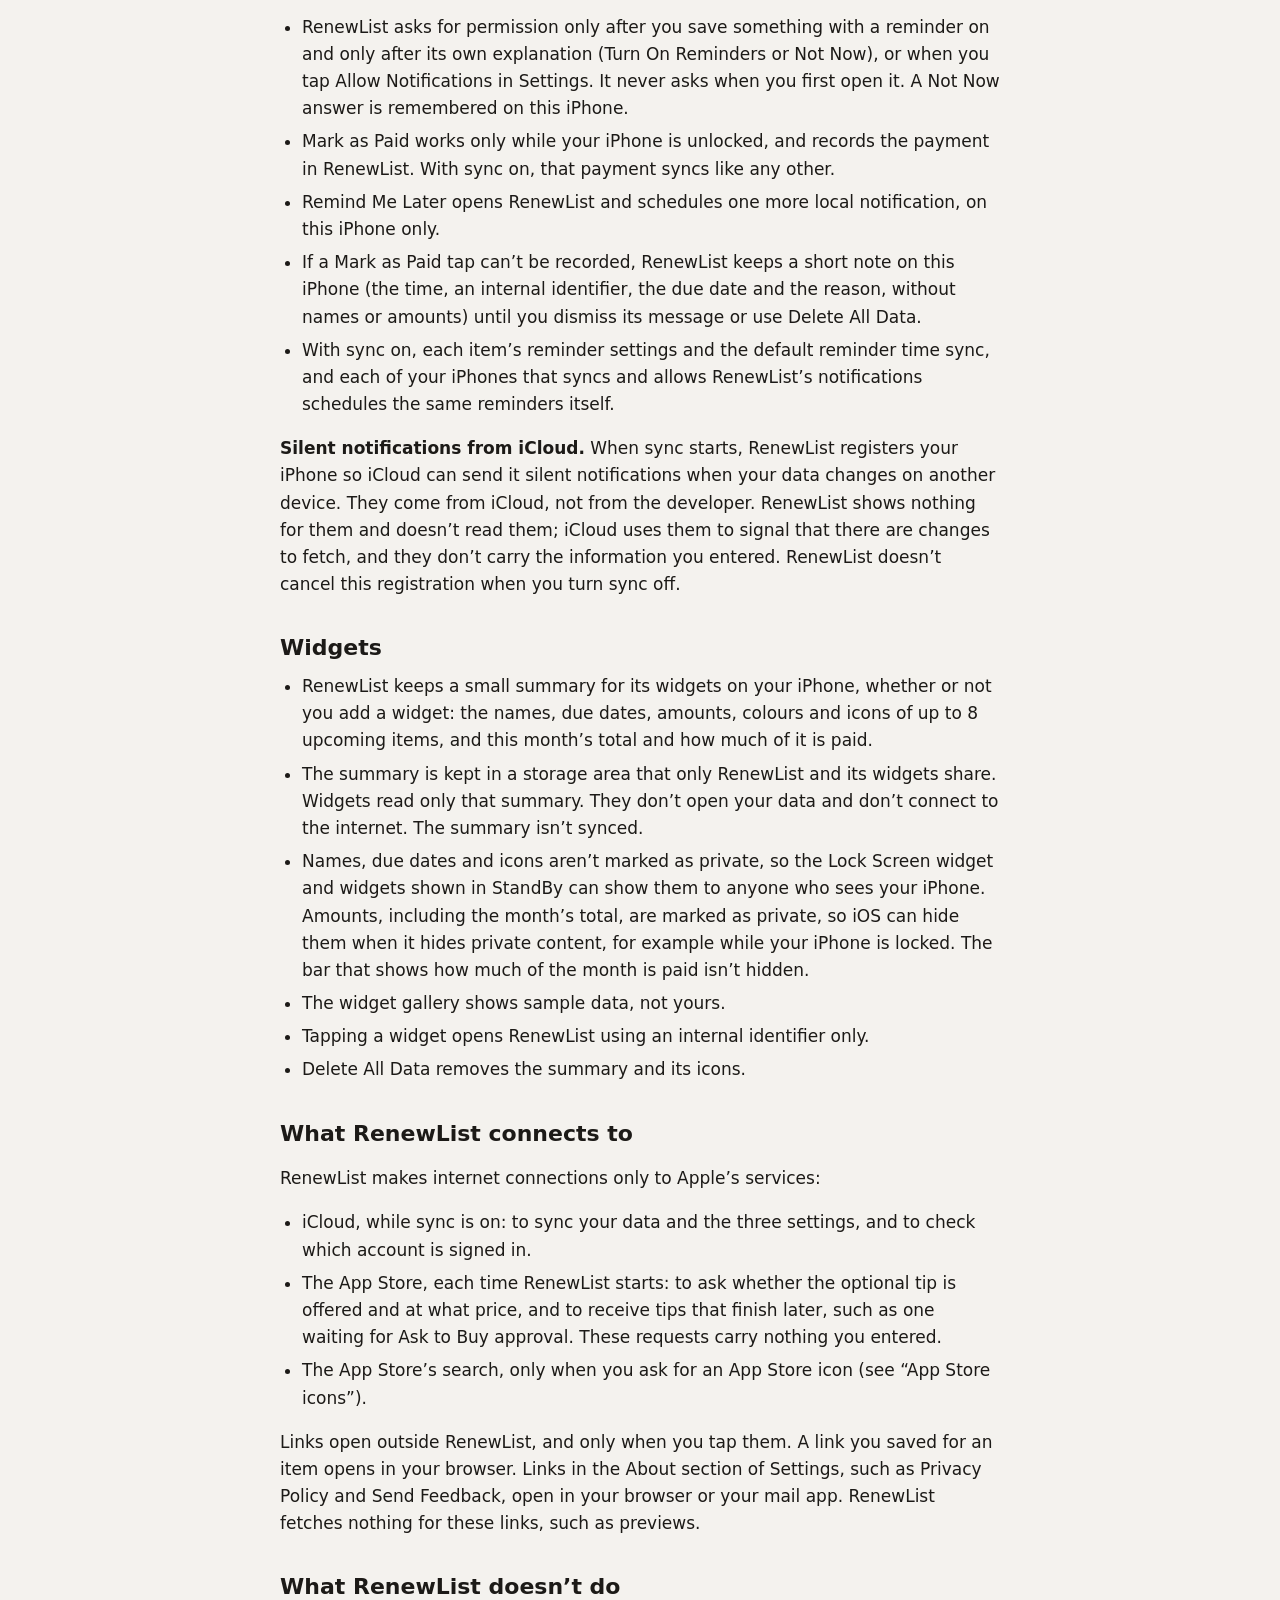
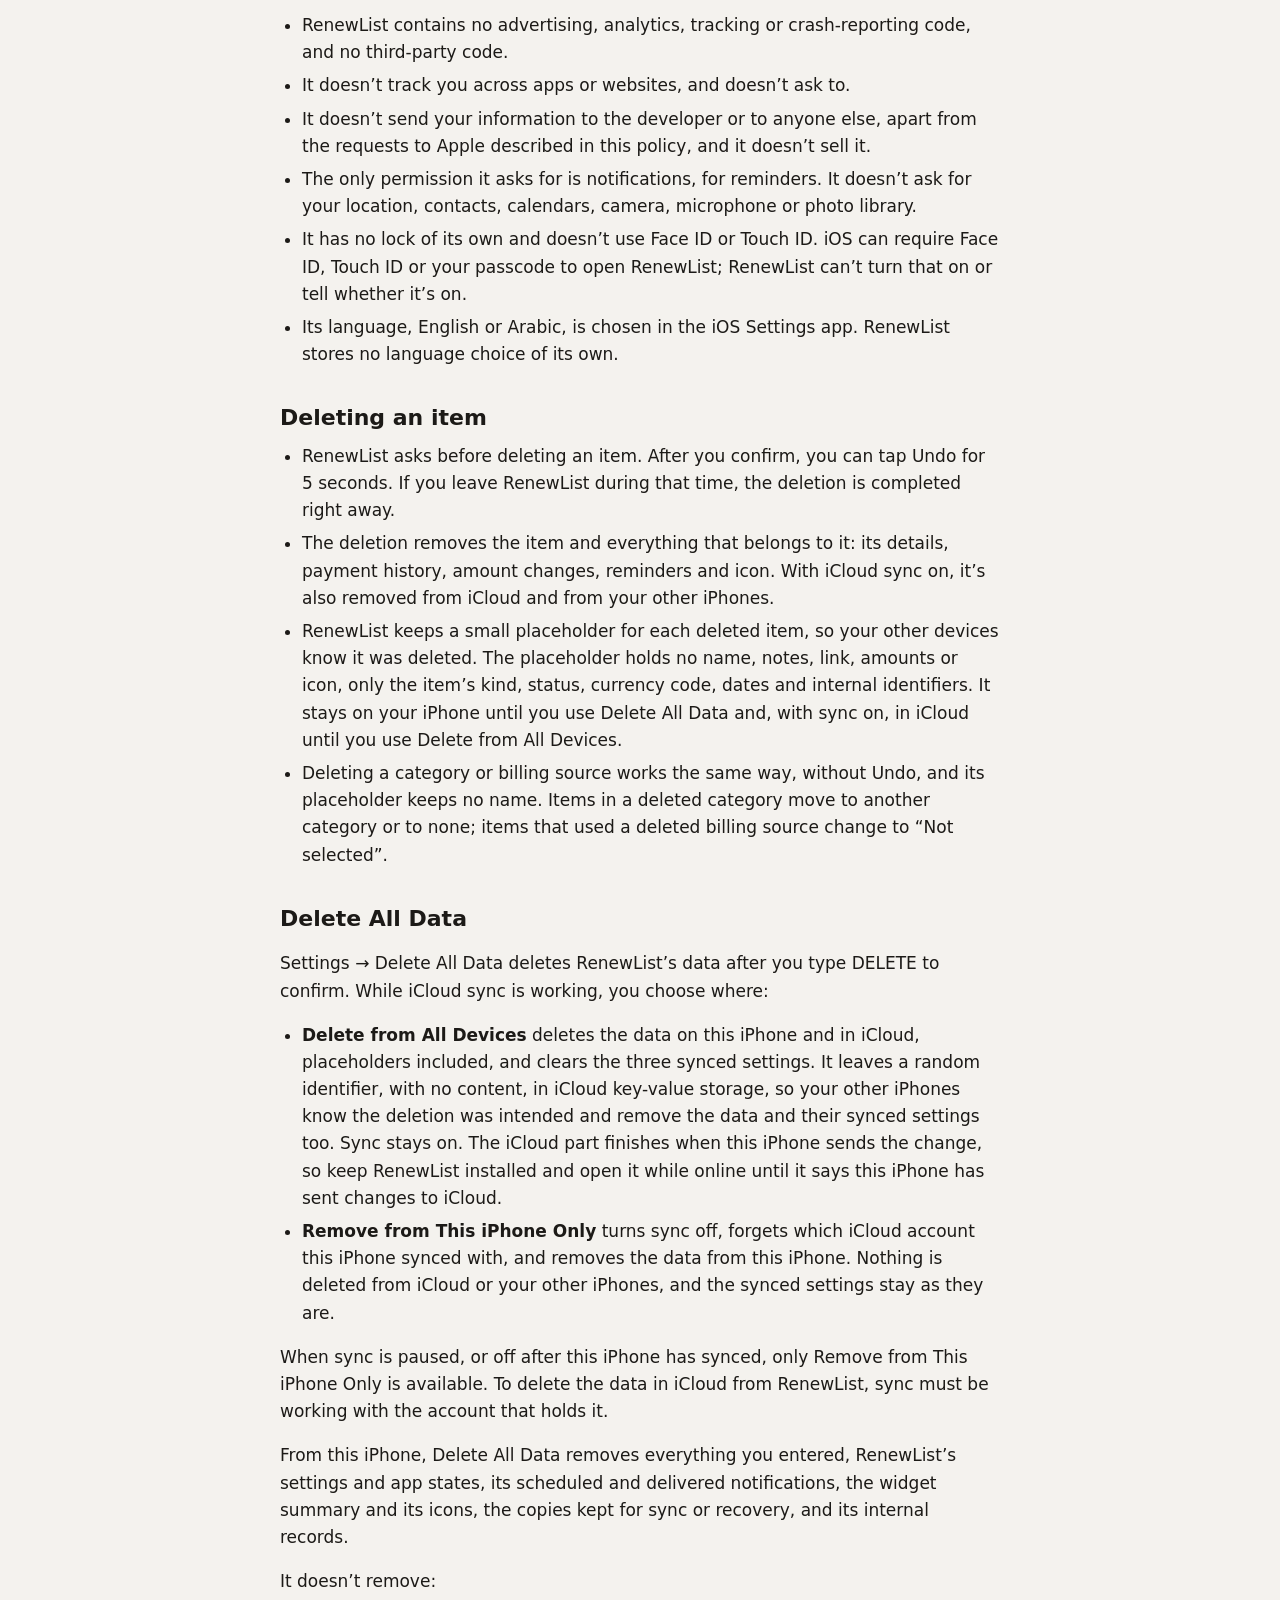
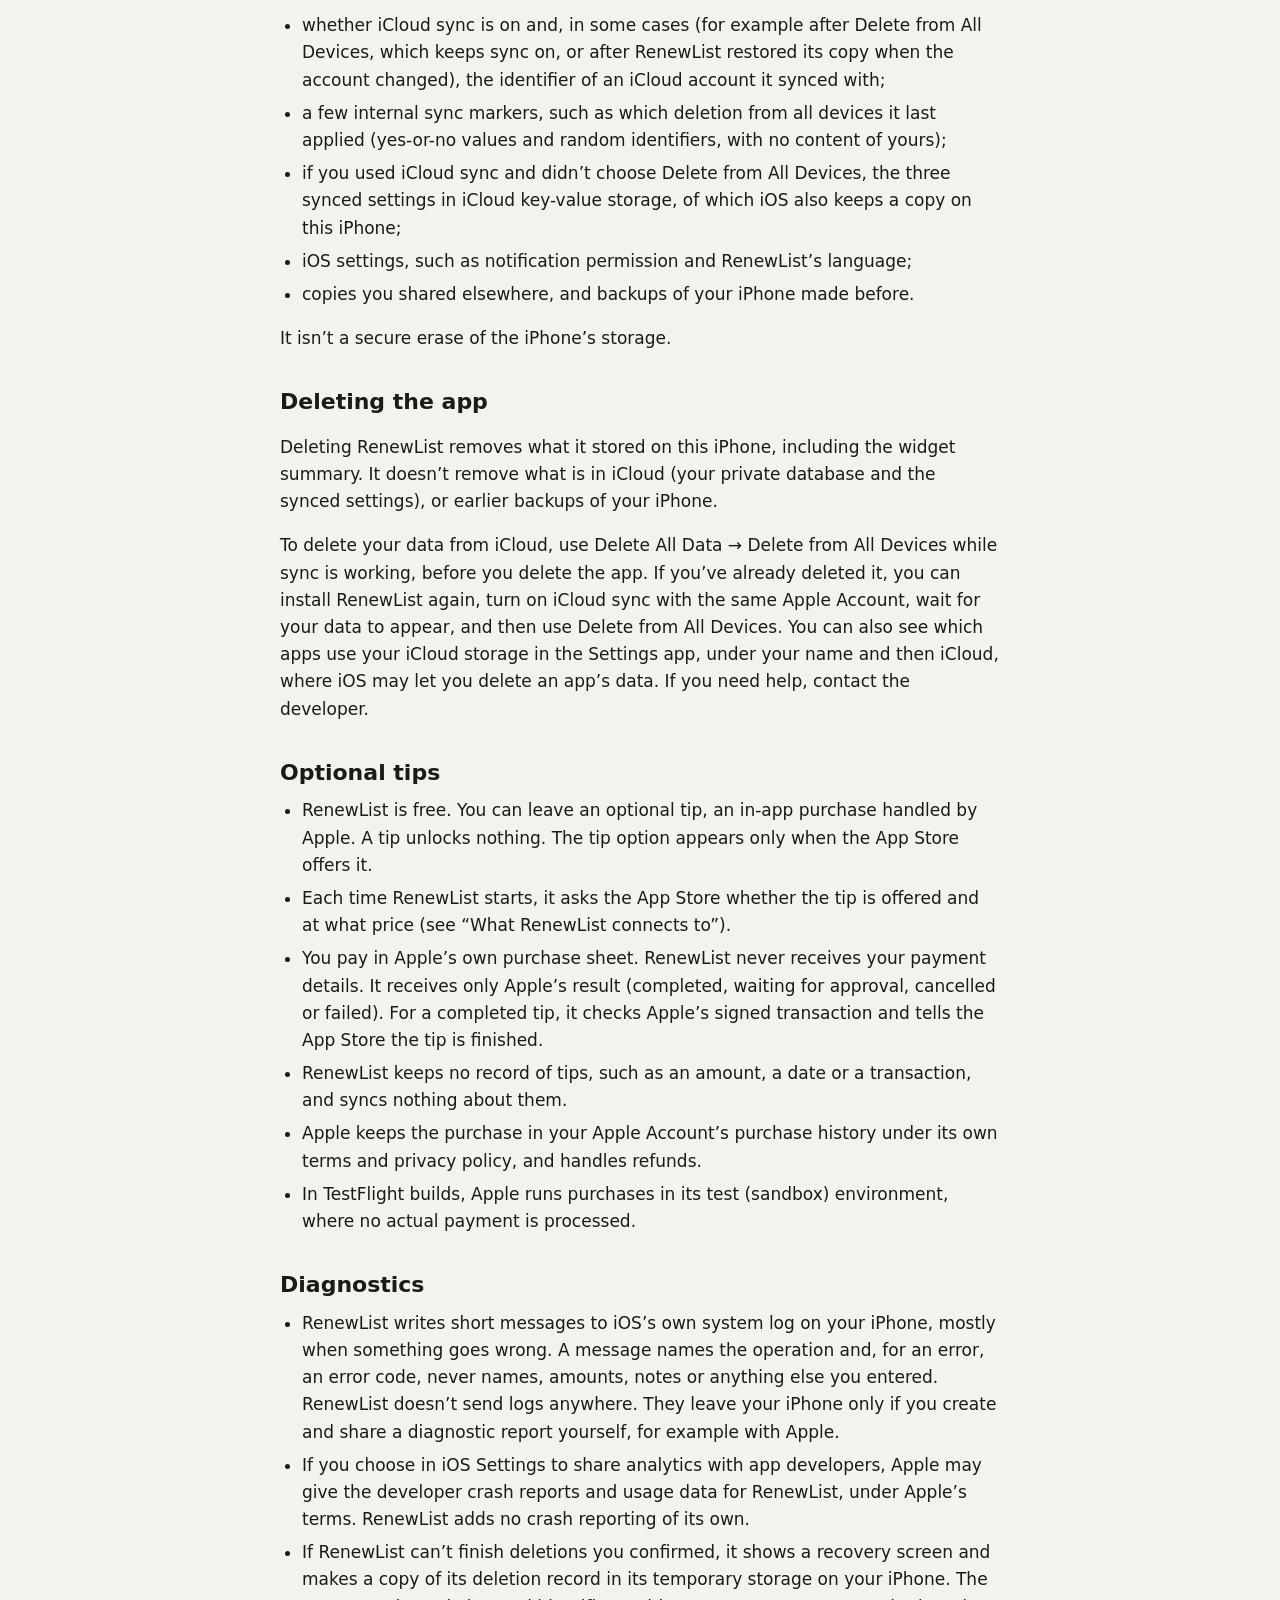
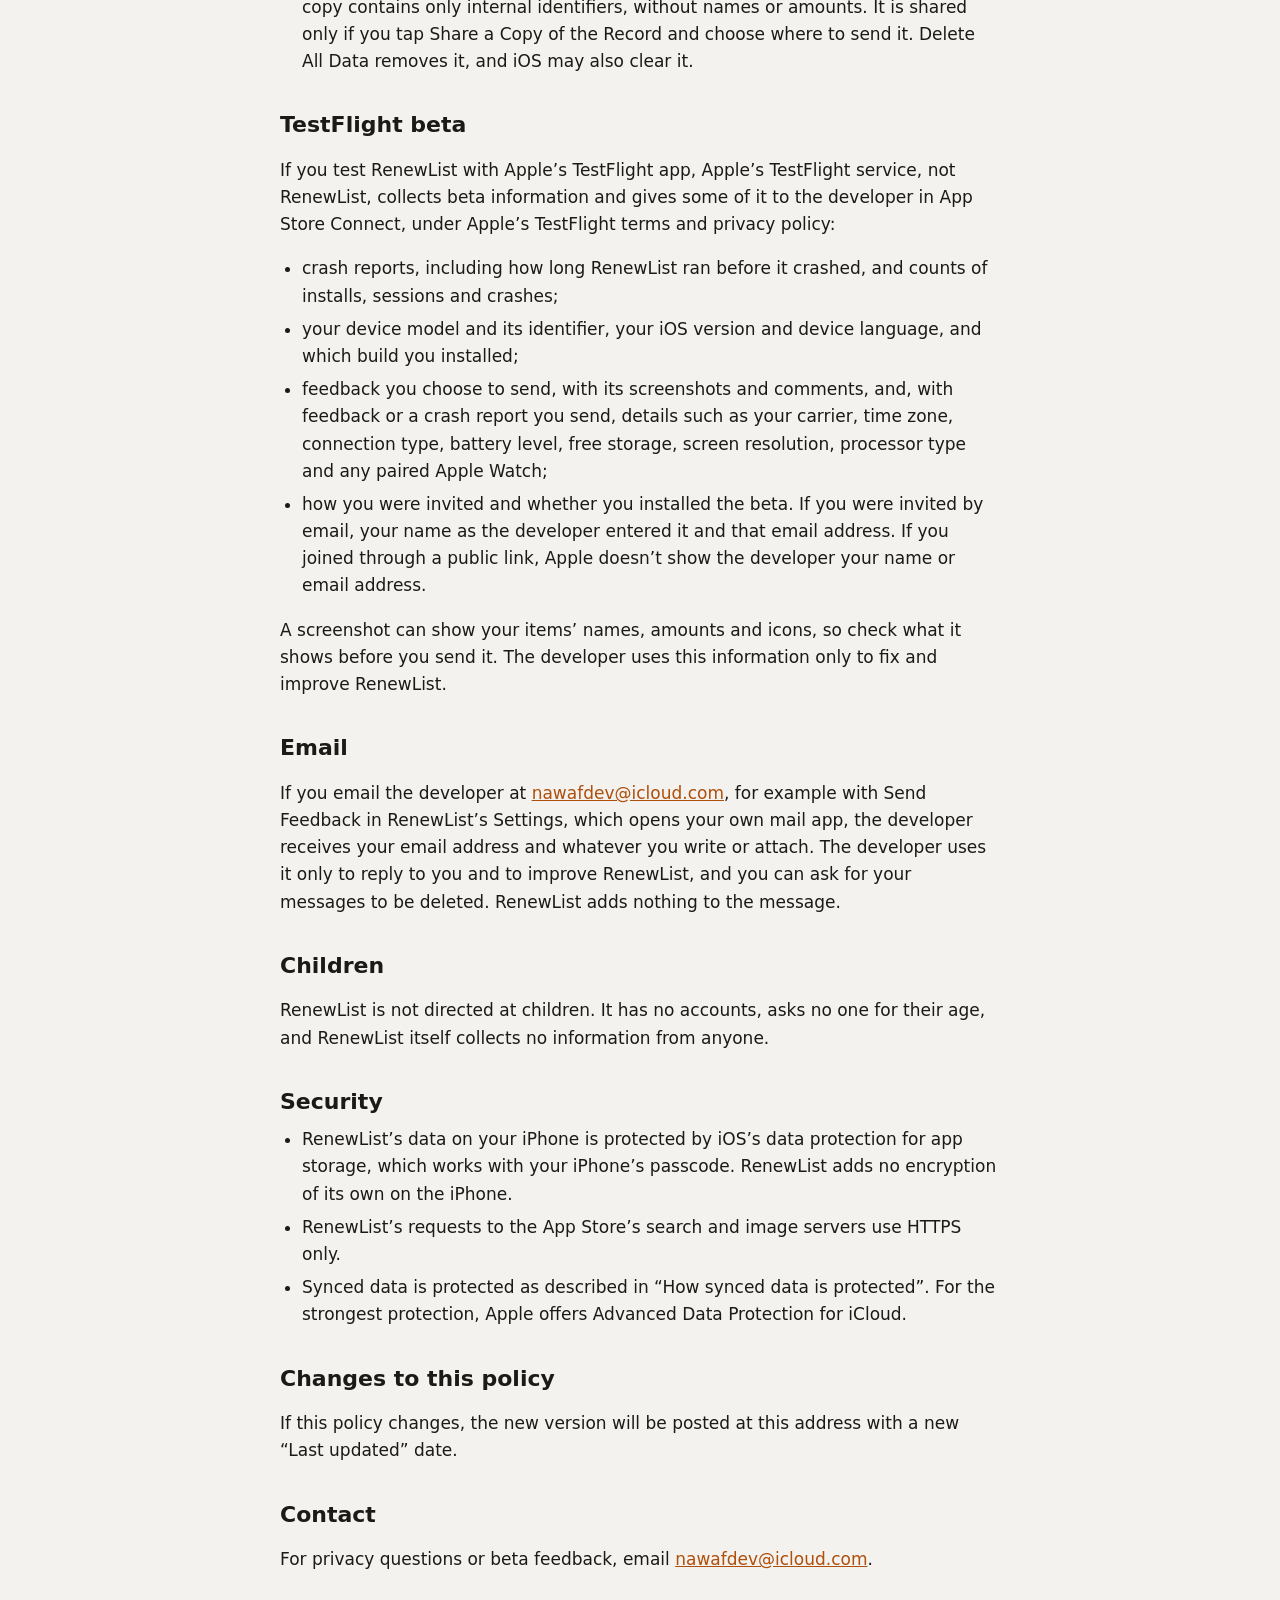
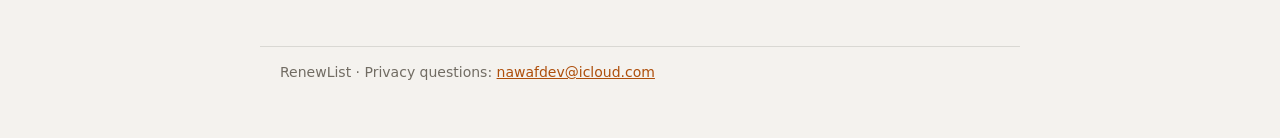
==== commit 5096a829: "Policy: a built-in service's key and a payment plan provider's key are encrypted in iCloud (21 Novem" ====
--- a/index.html
+++ b/index.html
@@ -13,7 +13,7 @@
 <header><span class="brand">RenewList</span><nav><a href="ar/" hreflang="ar" lang="ar">العربية</a></nav></header>
 <main>
 <h1>RenewList Privacy Policy</h1>
-<p>Last updated: 20 November 2026</p>
+<p>Last updated: 21 November 2026</p>
 <p>RenewList is an iPhone app for keeping track of subscriptions, bills, renewals and expirations, and payment plans. It is made by an independent developer, called “the developer” below. This policy explains what happens to the information you enter in RenewList and what RenewList sends over the internet. It covers the current version of the app, including its TestFlight beta.</p>
 
 <h2>In short</h2>
@@ -59,6 +59,7 @@
 <ul>
 <li>the names you give your items, categories and billing sources;</li>
 <li>a payment-plan provider name you type under Other;</li>
+<li>if you picked an item from RenewList’s list of services, which service it is (for example, “netflix”), and if you picked a payment-plan provider from the list, which one (Tabby, Tamara or Madfu);</li>
 <li>notes and links;</li>
 <li>every amount, including payments and the amount changes in an item’s history;</li>
 <li>icon images.</li>
@@ -67,7 +68,6 @@
 <p>Everything else is stored in your private database as ordinary fields. They have iCloud’s standard protection (Apple says app data in iCloud is encrypted in transit and on its servers), but they aren’t encrypted fields. They include:</p>
 <ul>
 <li>the kind of each item (subscription, bill, renewal or payment plan), its status (for example, active or archived), its currency codes, and whether a bill’s amount is fixed or varies;</li>
-<li>if you picked an item from RenewList’s list of services, which service it is (for example, “netflix”), and if you picked a payment-plan provider from the list, which one (Tabby, Tamara or Madfu);</li>
 <li>schedules and dates: how often an item repeats and the calendar it uses, its start, due and paid dates, whether it’s a free trial and when the trial ends, the number of installments, and the state of each payment;</li>
 <li>each item’s card colour, and whether its icon is a photo or an App Store icon;</li>
 <li>reminder settings (on or off, how many days before, and the time);</li>
@@ -76,7 +76,6 @@
 <li>internal record identifiers, the links between records (for example, which category an item belongs to), and when records were created, updated, archived, deleted or renamed;</li>
 <li>after you use Upload This iPhone’s Data, an upload mark on each item, category and billing source: the time of the upload and a random identifier.</li>
 </ul>
-<p>So the name you type is encrypted, but an item that started from RenewList’s list of services still shows in iCloud which service it is.</p>
 <p>The three synced settings are kept in iCloud key-value storage, not in your private database. They have iCloud’s standard protection, but they aren’t encrypted fields.</p>
 
 <h2>iCloud account changes</h2>
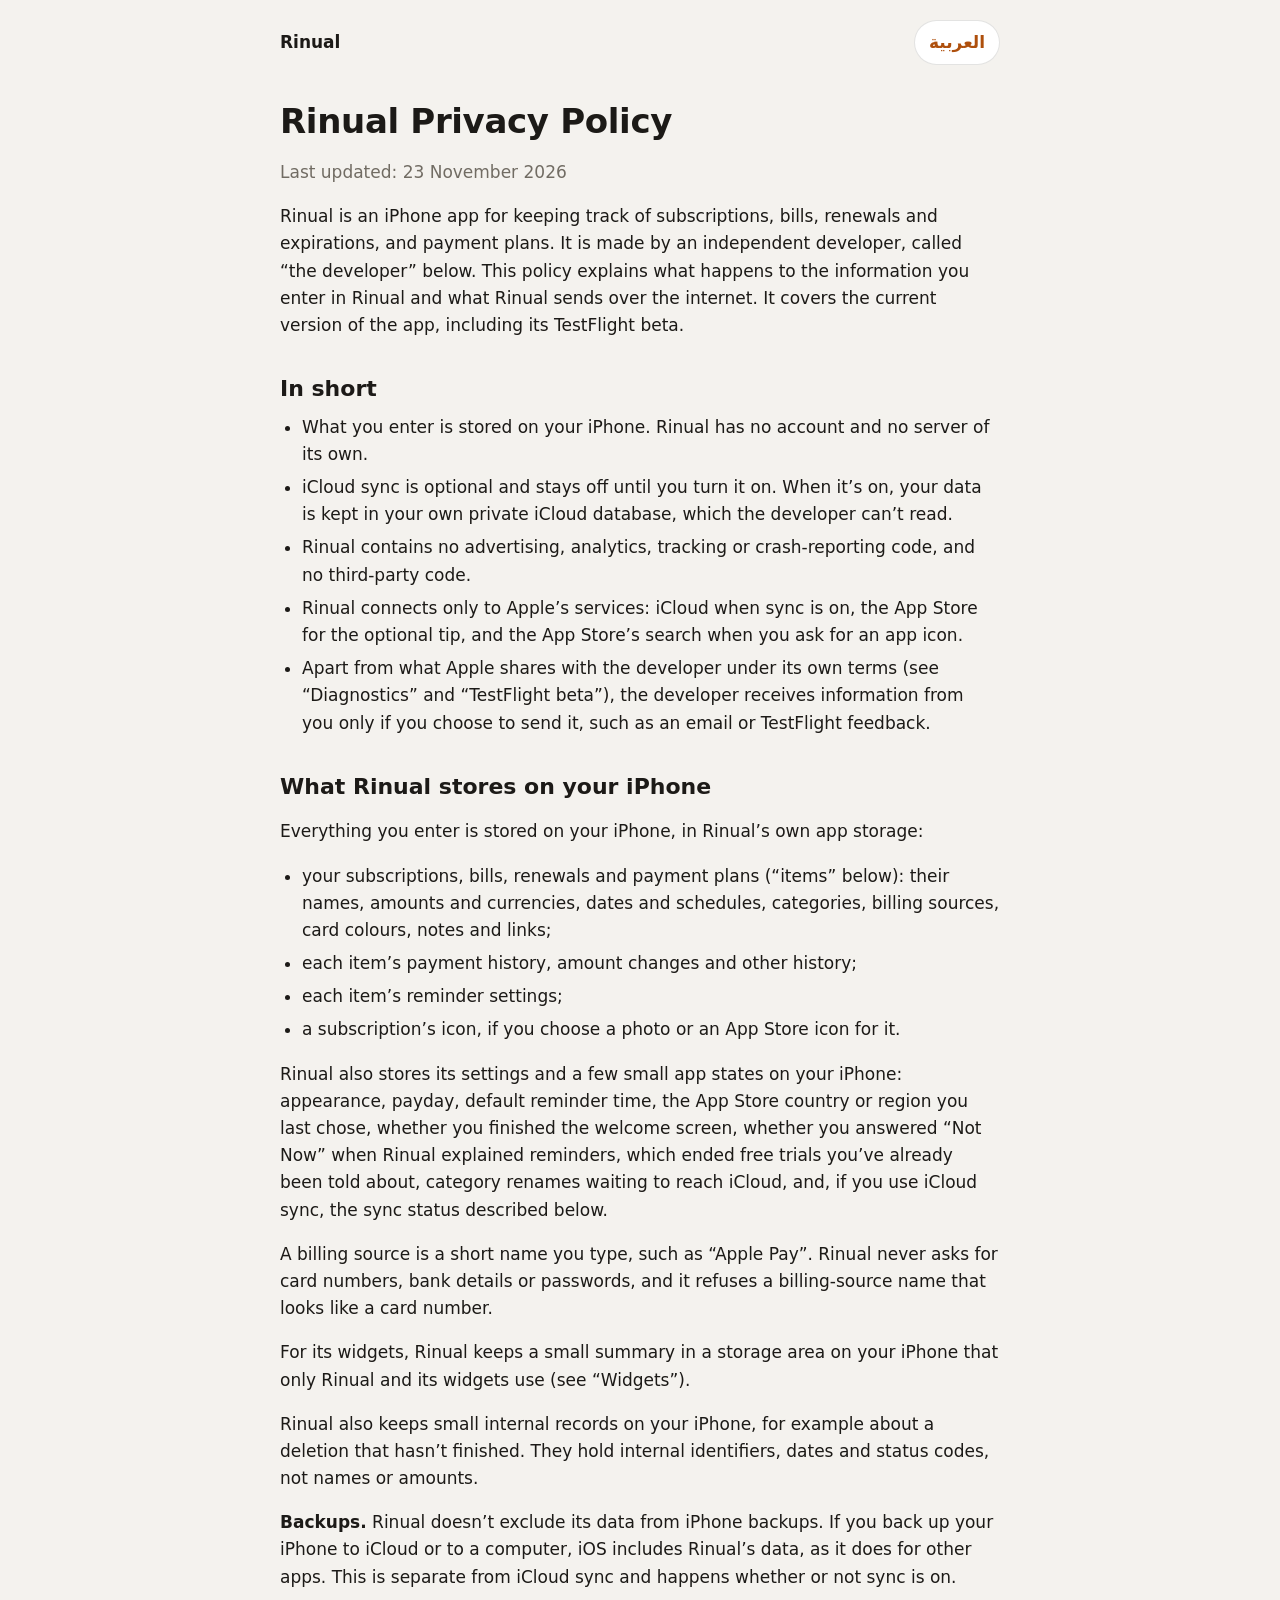
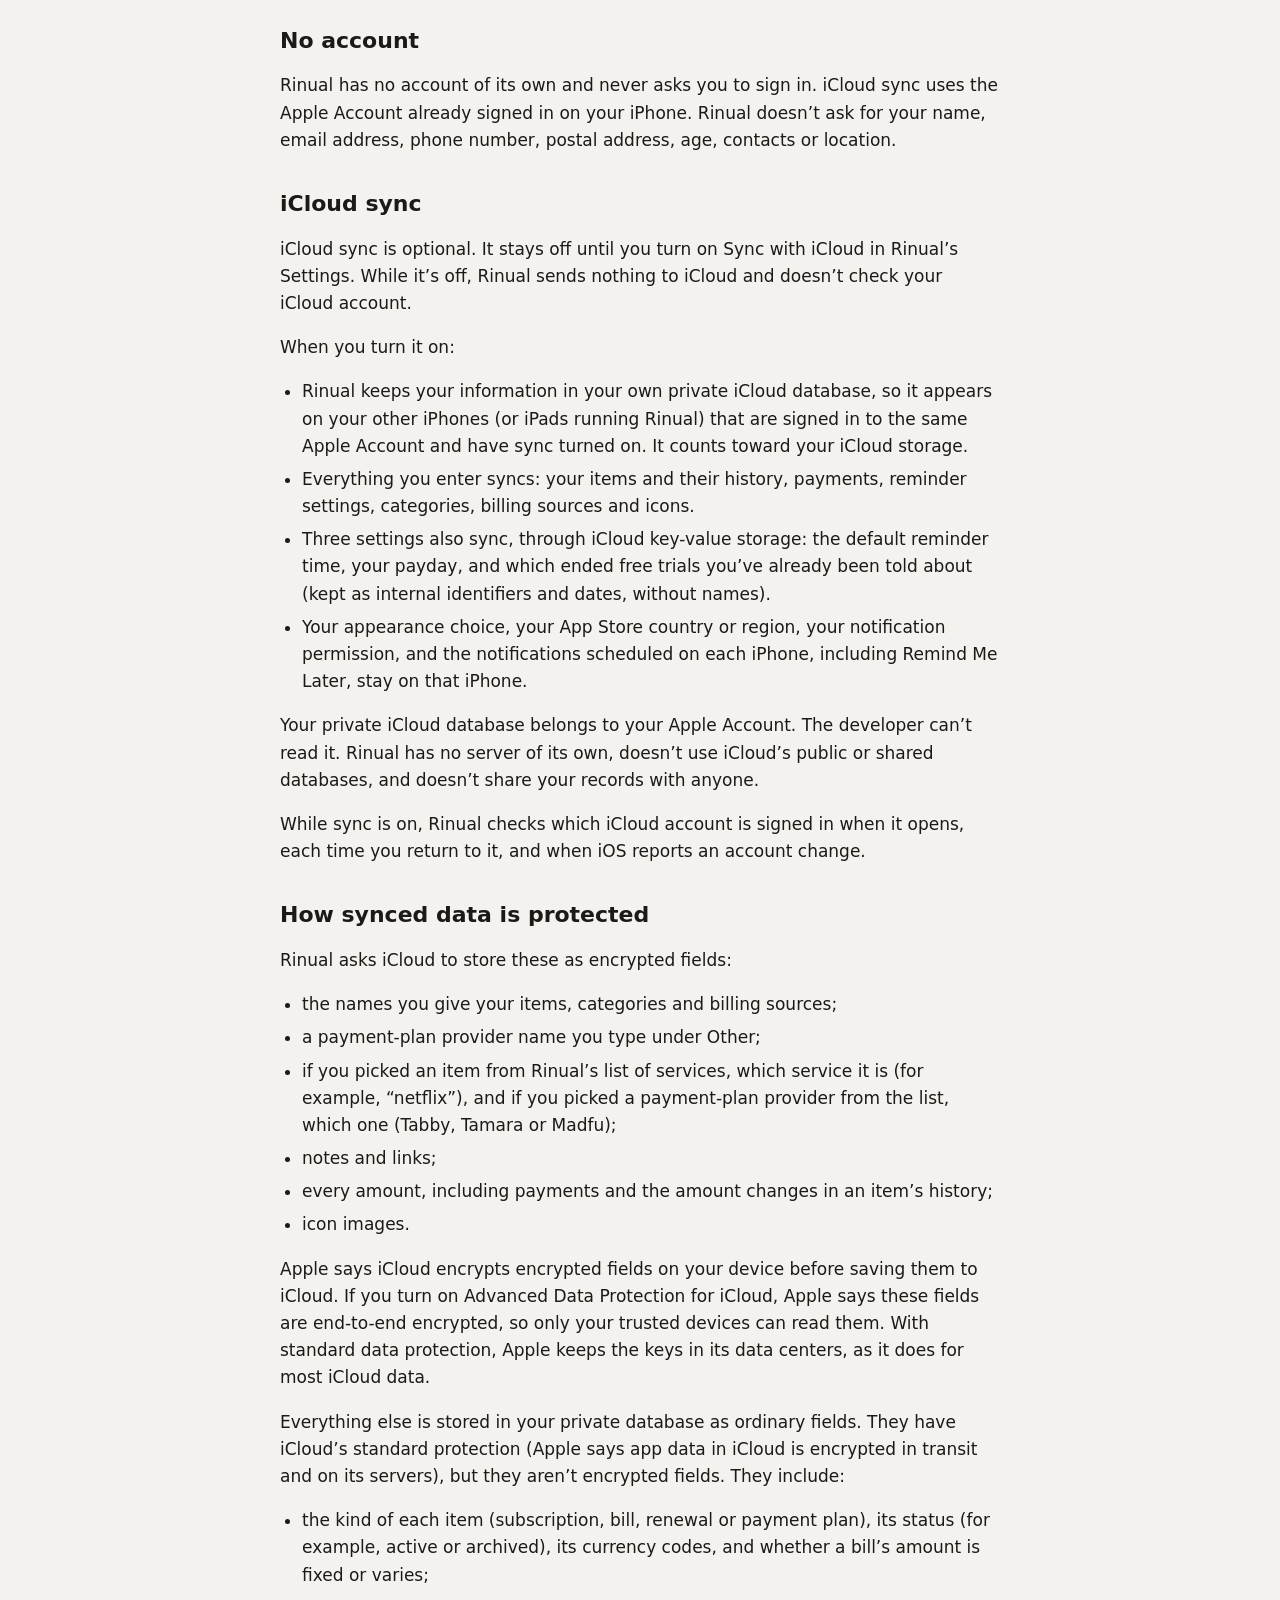
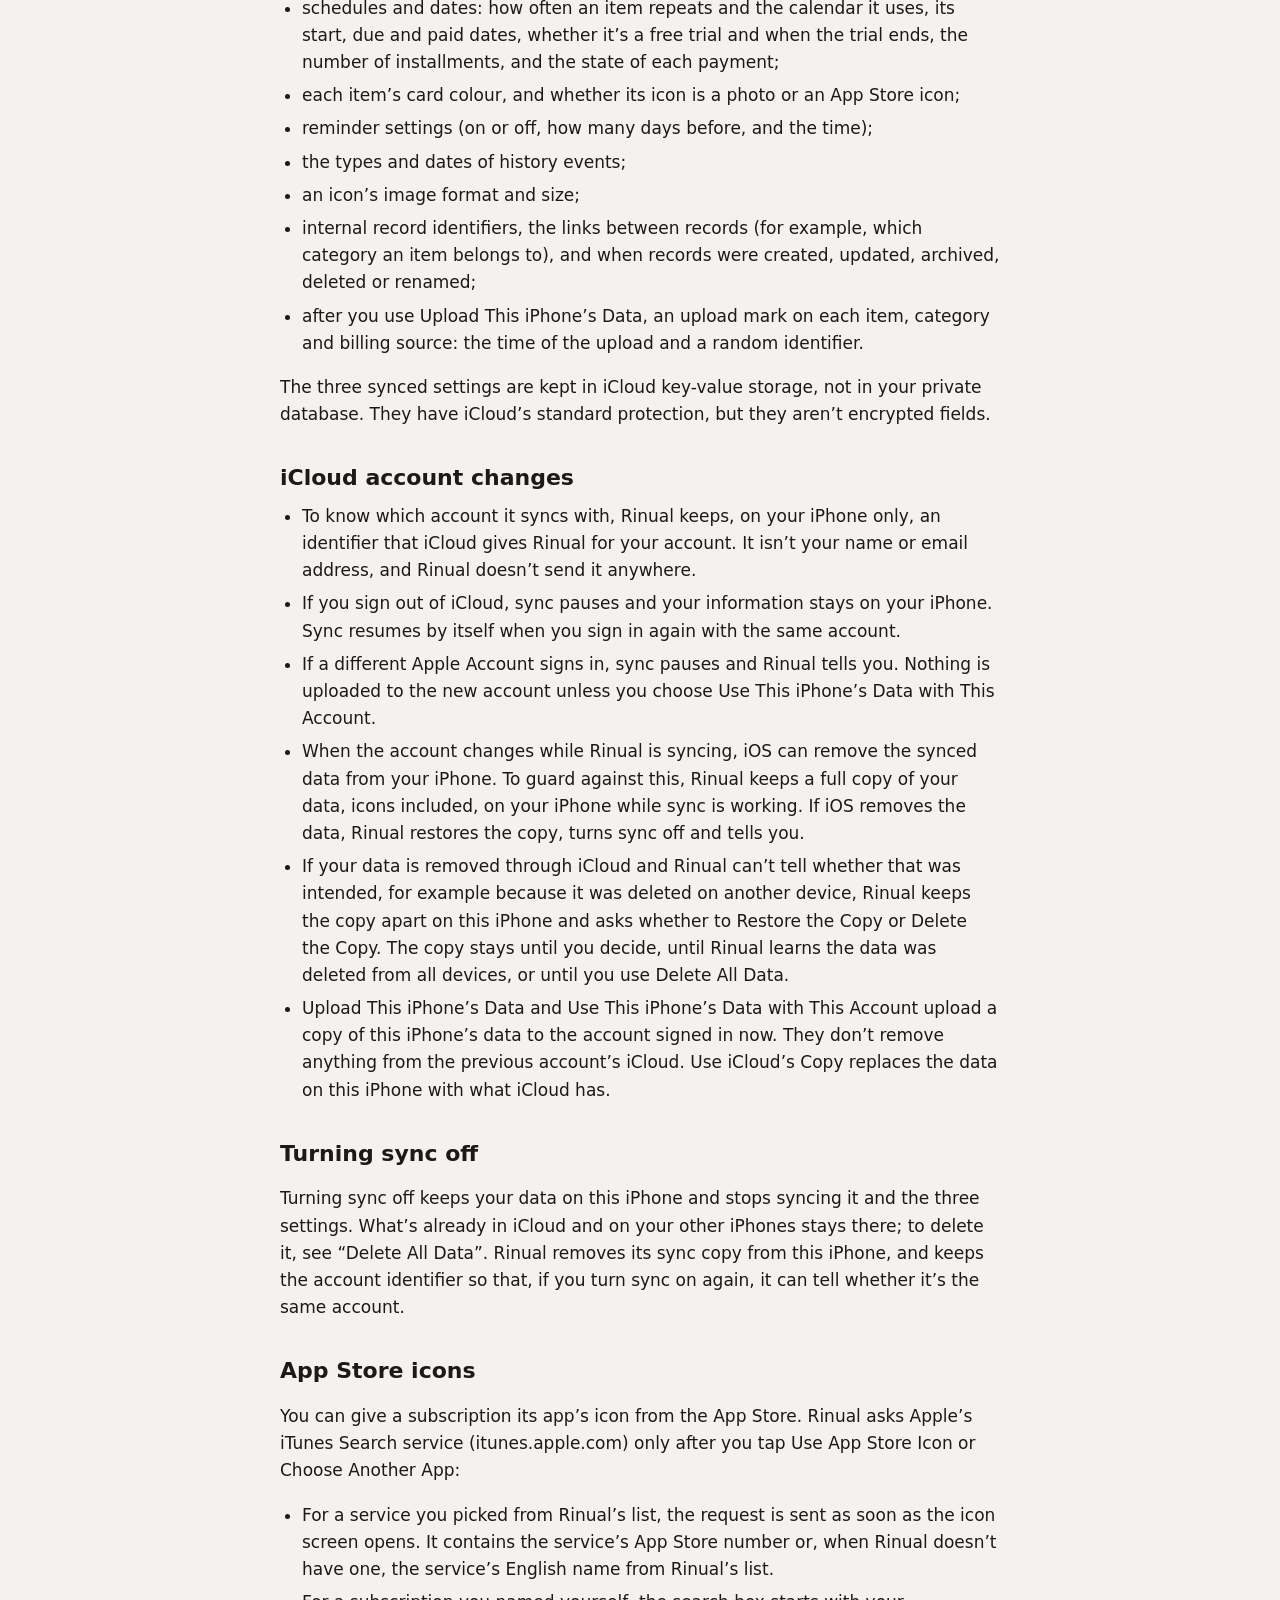
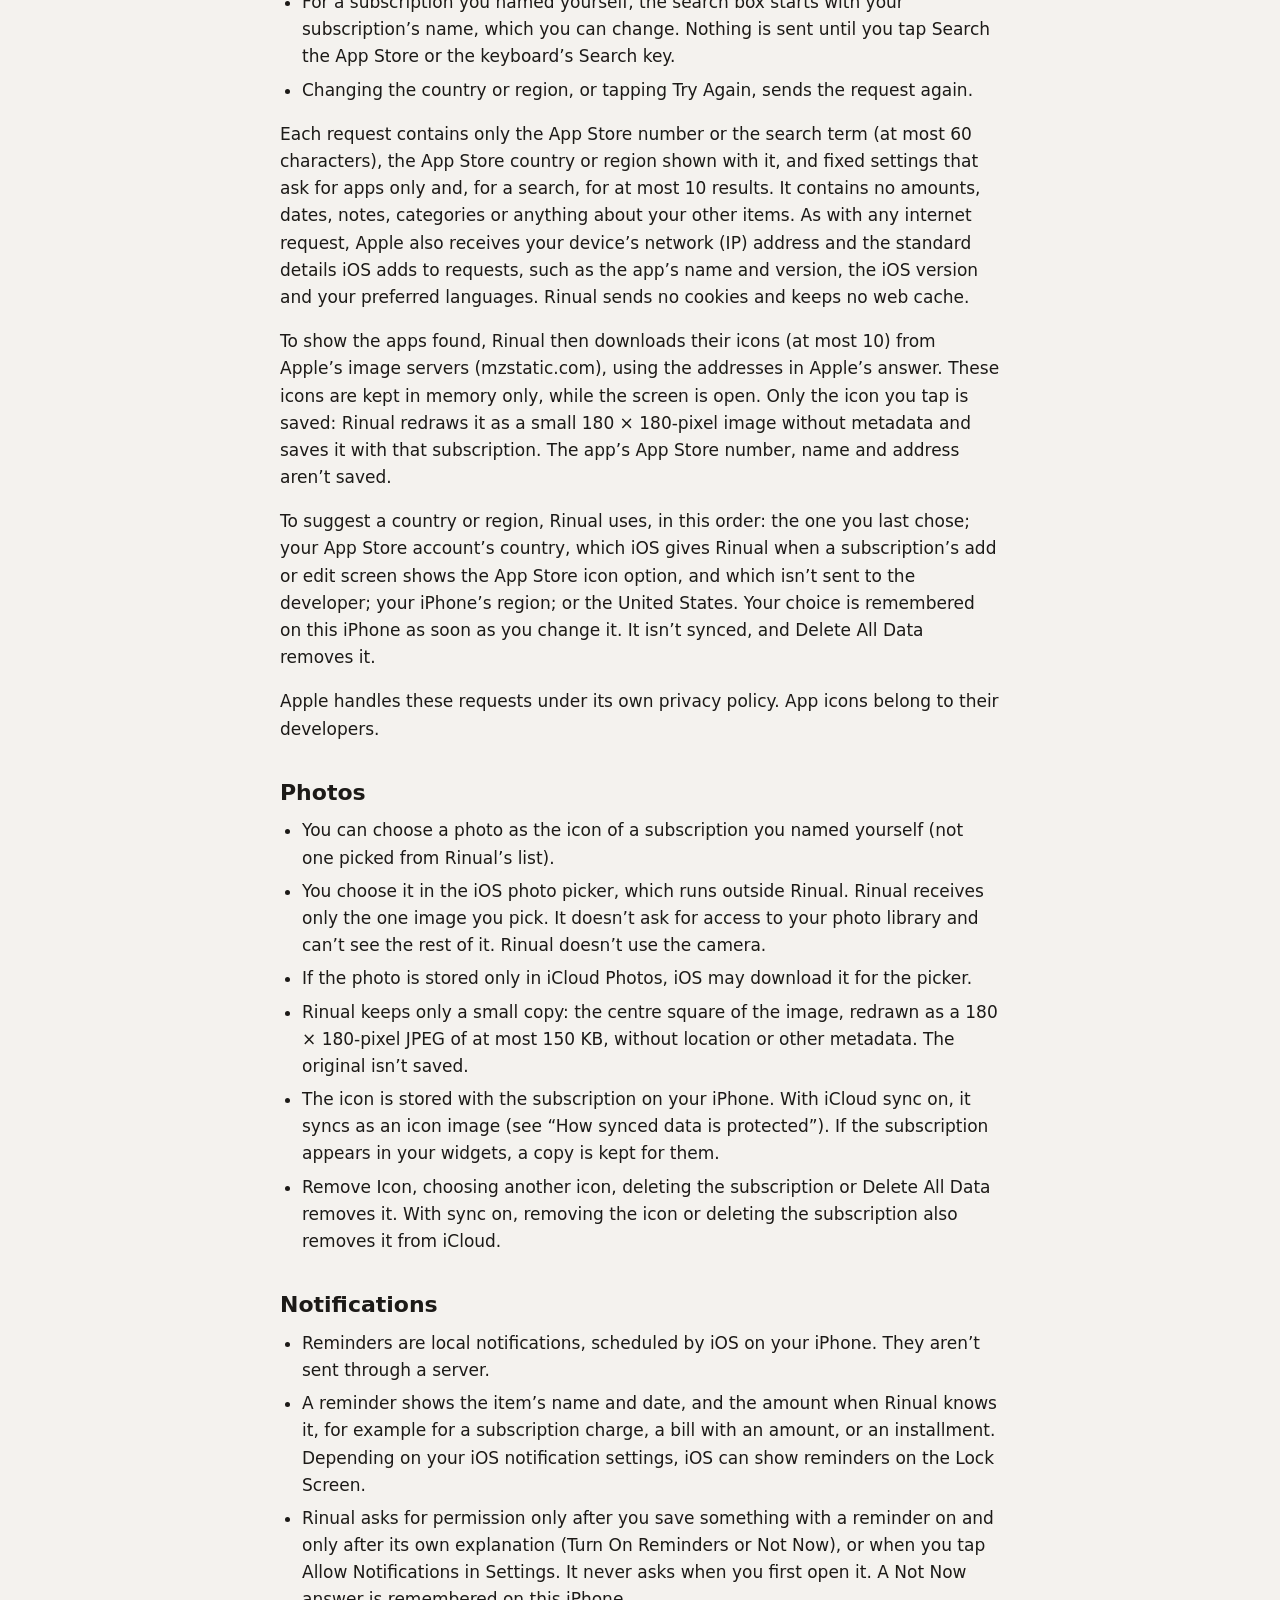
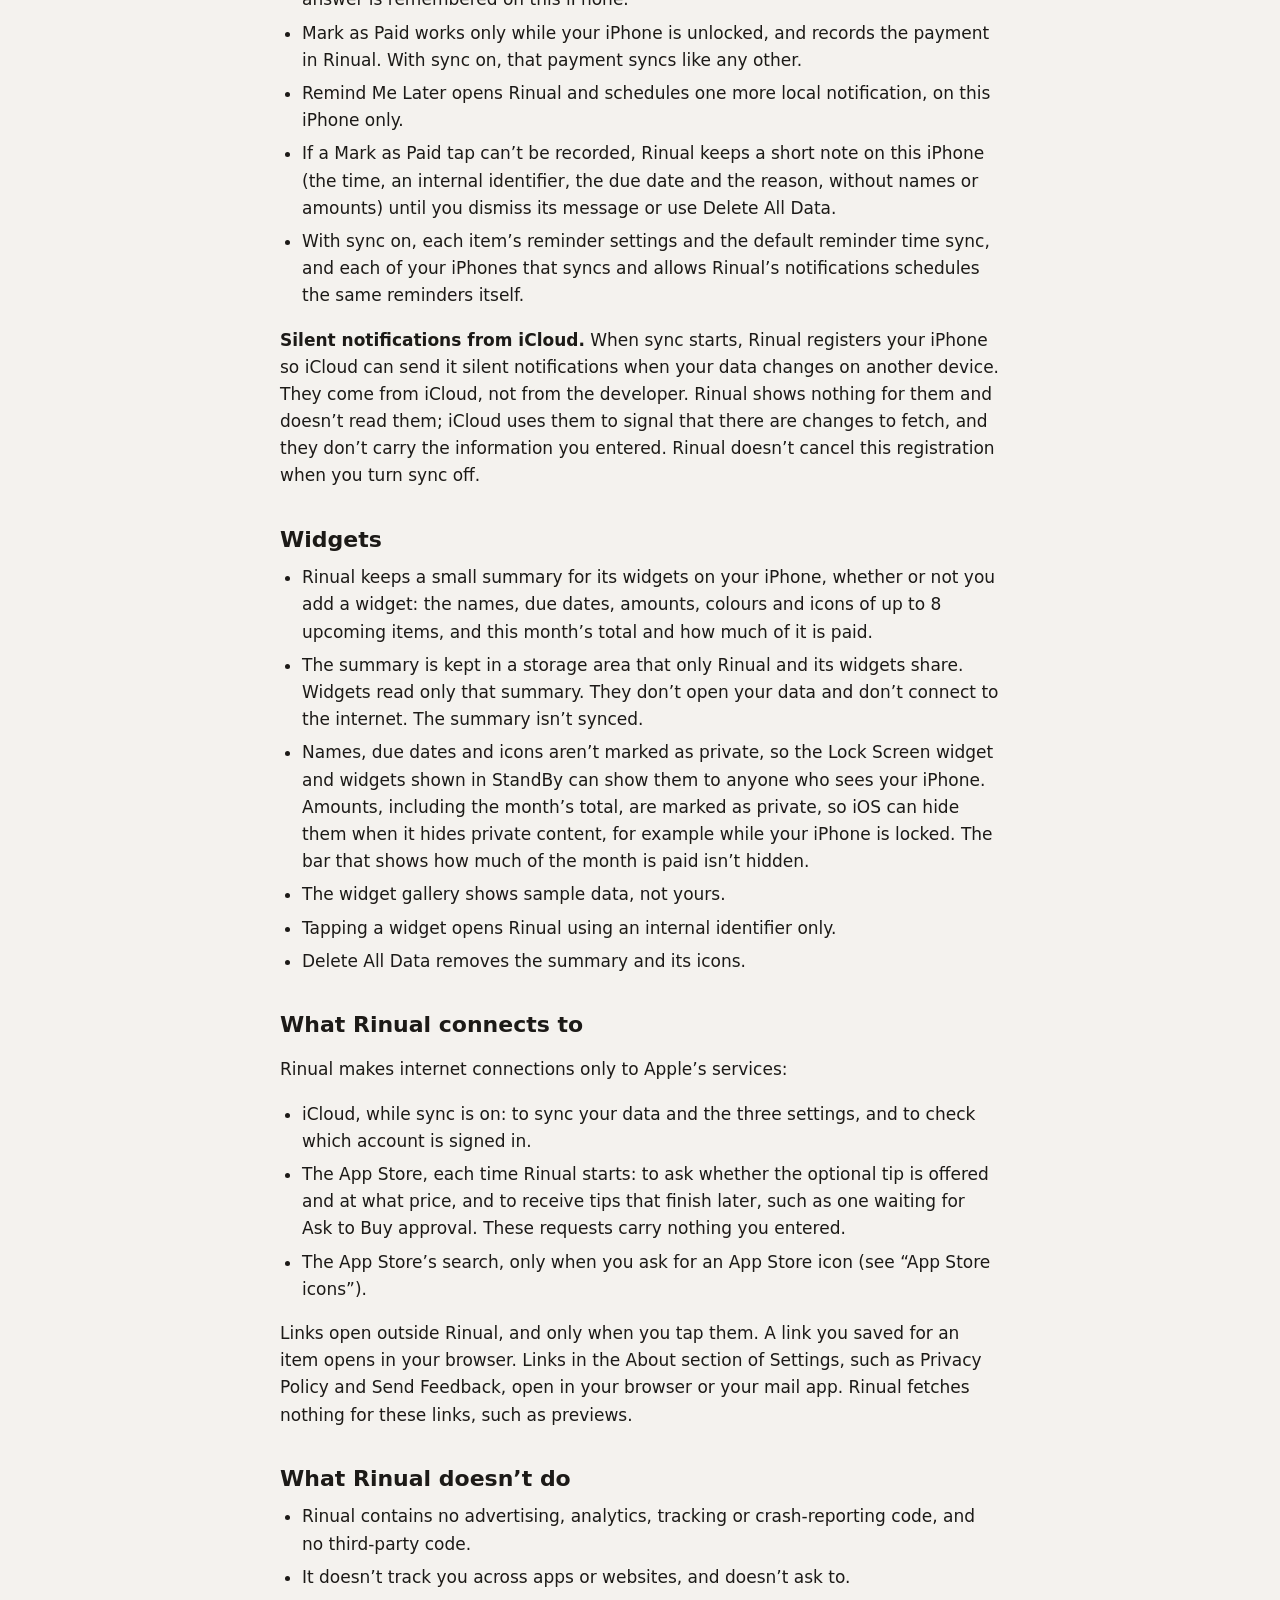
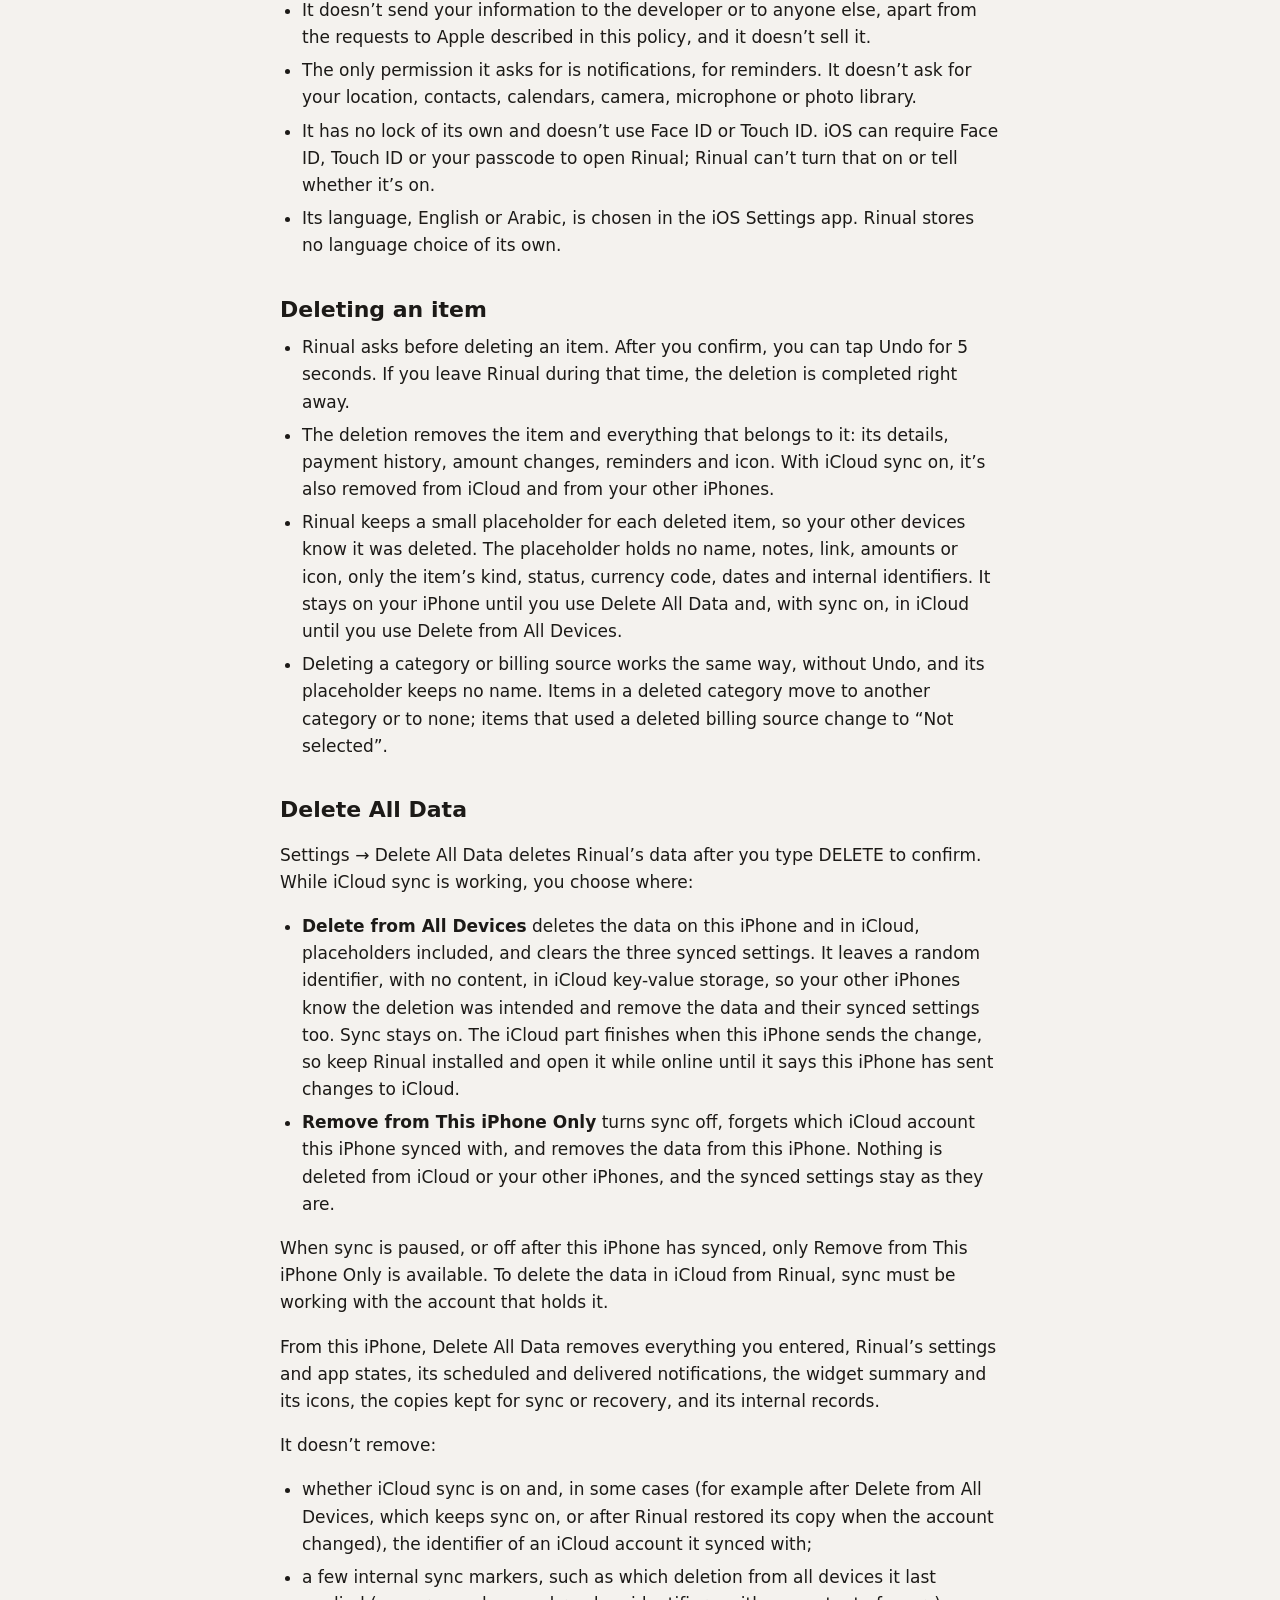
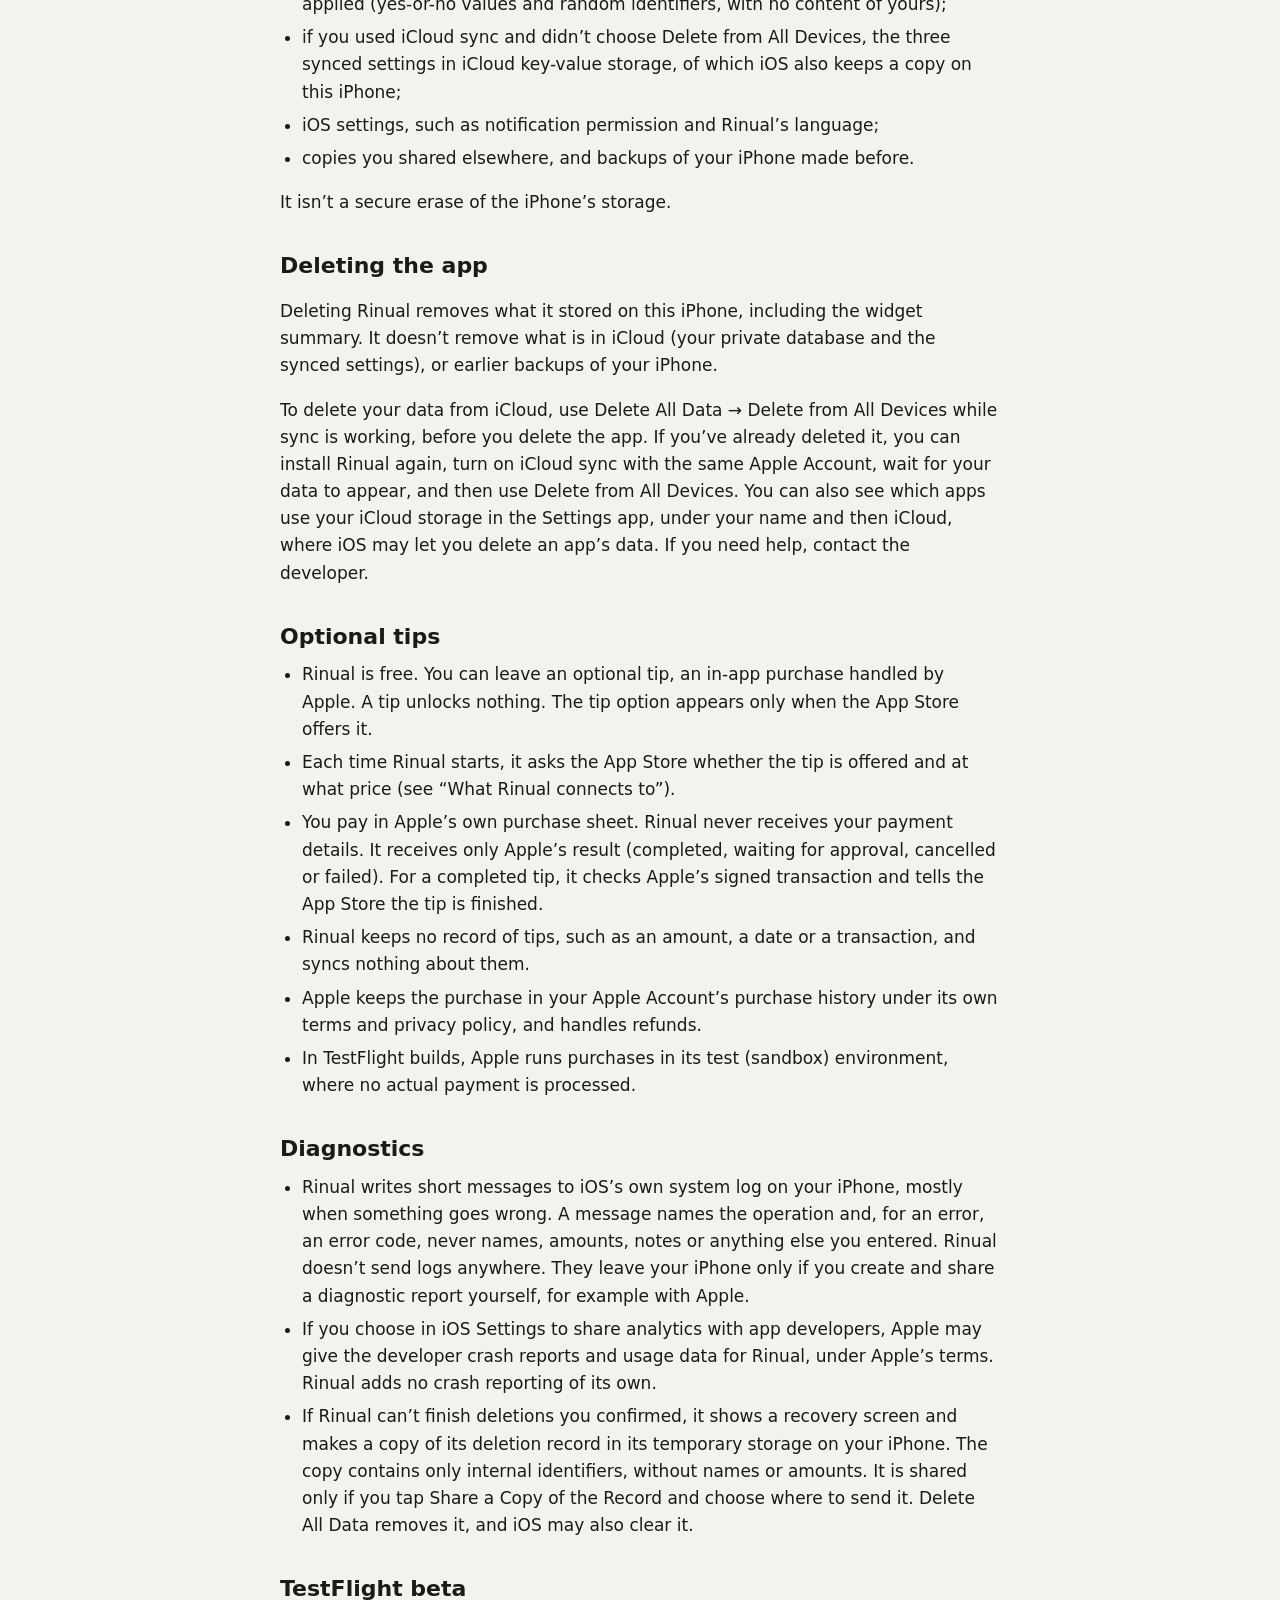
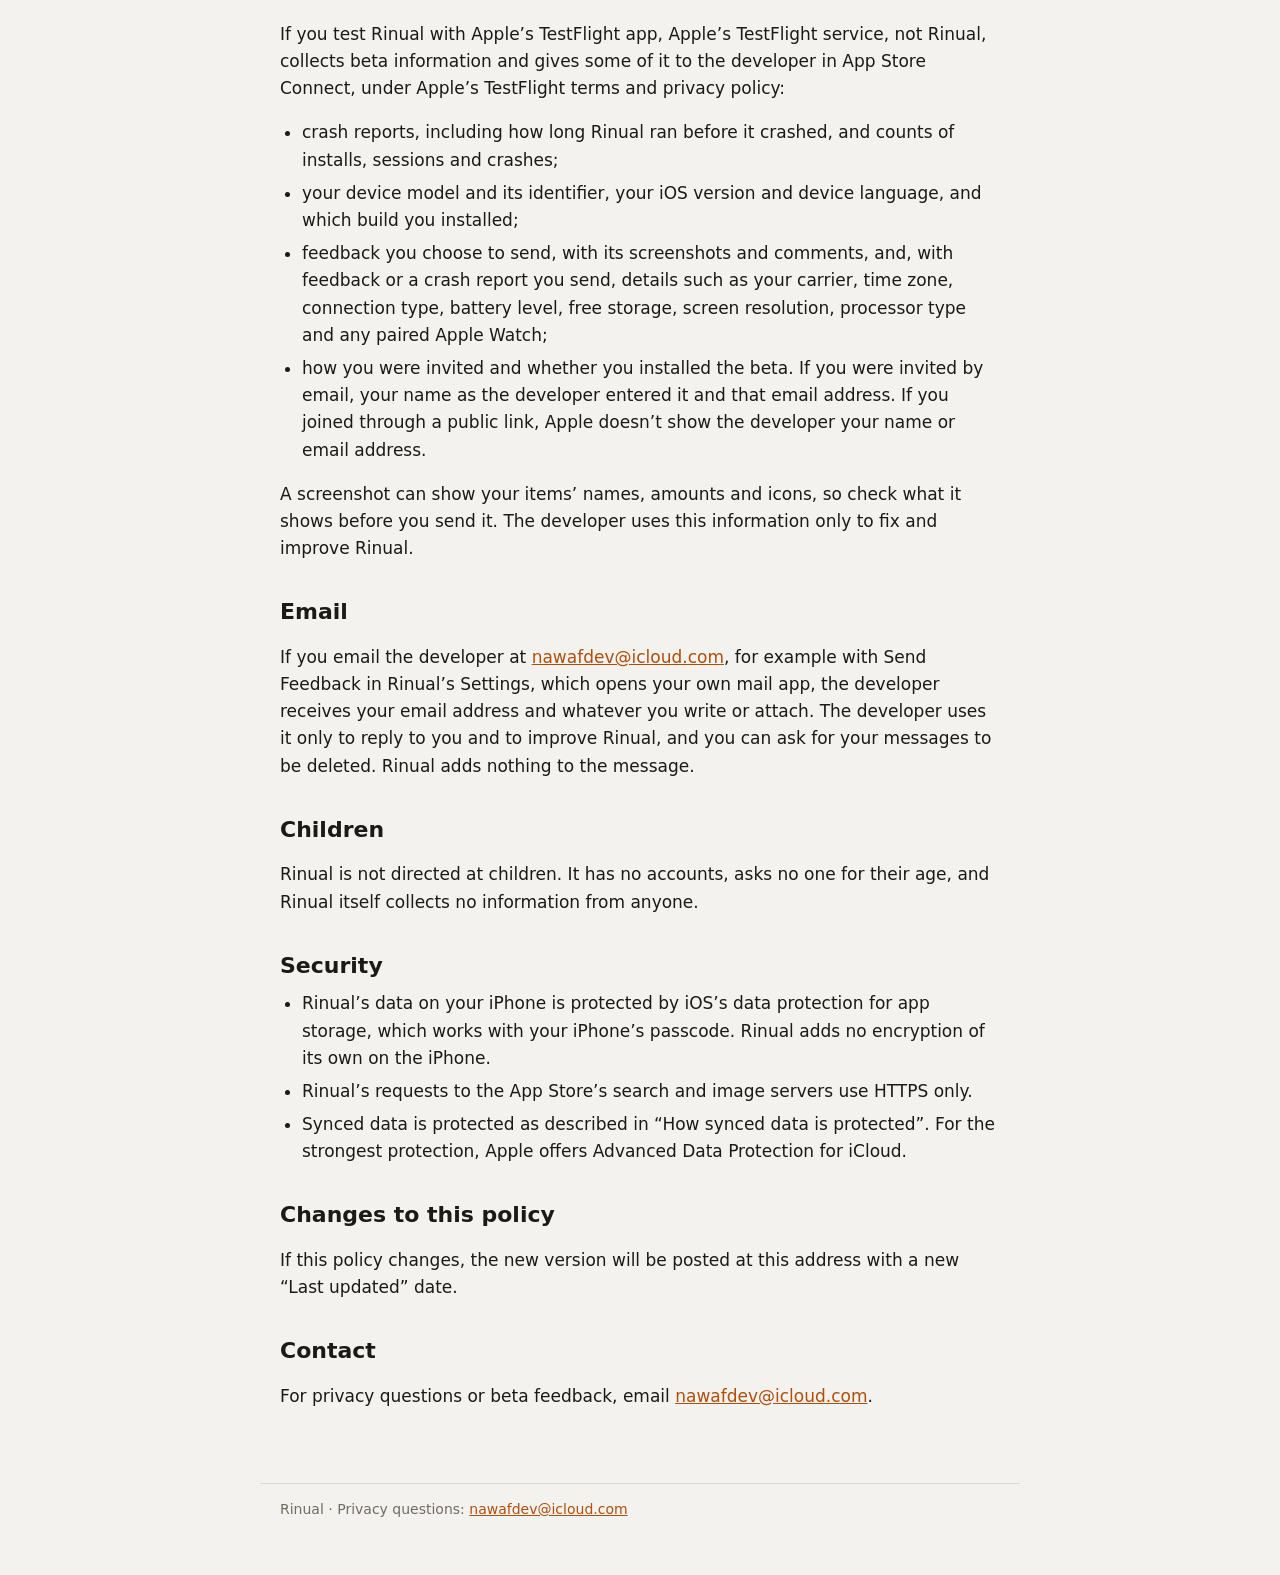
==== commit 1d8349a3: "Policy: the app is called Rinual (23 November 2026)" ====
--- a/index.html
+++ b/index.html
@@ -3,63 +3,63 @@
 <head>
 <meta charset="utf-8">
 <meta name="viewport" content="width=device-width, initial-scale=1">
-<title>RenewList Privacy Policy</title>
-<meta name="description" content="How RenewList handles the information you enter.">
+<title>Rinual Privacy Policy</title>
+<meta name="description" content="How Rinual handles the information you enter.">
 <meta name="referrer" content="no-referrer">
 <link rel="stylesheet" href="style.css">
 <link rel="alternate" hreflang="ar" href="ar/">
 </head>
 <body>
-<header><span class="brand">RenewList</span><nav><a href="ar/" hreflang="ar" lang="ar">العربية</a></nav></header>
+<header><span class="brand">Rinual</span><nav><a href="ar/" hreflang="ar" lang="ar">العربية</a></nav></header>
 <main>
-<h1>RenewList Privacy Policy</h1>
-<p>Last updated: 21 November 2026</p>
-<p>RenewList is an iPhone app for keeping track of subscriptions, bills, renewals and expirations, and payment plans. It is made by an independent developer, called “the developer” below. This policy explains what happens to the information you enter in RenewList and what RenewList sends over the internet. It covers the current version of the app, including its TestFlight beta.</p>
+<h1>Rinual Privacy Policy</h1>
+<p>Last updated: 23 November 2026</p>
+<p>Rinual is an iPhone app for keeping track of subscriptions, bills, renewals and expirations, and payment plans. It is made by an independent developer, called “the developer” below. This policy explains what happens to the information you enter in Rinual and what Rinual sends over the internet. It covers the current version of the app, including its TestFlight beta.</p>
 
 <h2>In short</h2>
 <ul>
-<li>What you enter is stored on your iPhone. RenewList has no account and no server of its own.</li>
+<li>What you enter is stored on your iPhone. Rinual has no account and no server of its own.</li>
 <li>iCloud sync is optional and stays off until you turn it on. When it’s on, your data is kept in your own private iCloud database, which the developer can’t read.</li>
-<li>RenewList contains no advertising, analytics, tracking or crash-reporting code, and no third-party code.</li>
-<li>RenewList connects only to Apple’s services: iCloud when sync is on, the App Store for the optional tip, and the App Store’s search when you ask for an app icon.</li>
+<li>Rinual contains no advertising, analytics, tracking or crash-reporting code, and no third-party code.</li>
+<li>Rinual connects only to Apple’s services: iCloud when sync is on, the App Store for the optional tip, and the App Store’s search when you ask for an app icon.</li>
 <li>Apart from what Apple shares with the developer under its own terms (see “Diagnostics” and “TestFlight beta”), the developer receives information from you only if you choose to send it, such as an email or TestFlight feedback.</li>
 </ul>
 
-<h2>What RenewList stores on your iPhone</h2>
-<p>Everything you enter is stored on your iPhone, in RenewList’s own app storage:</p>
+<h2>What Rinual stores on your iPhone</h2>
+<p>Everything you enter is stored on your iPhone, in Rinual’s own app storage:</p>
 <ul>
 <li>your subscriptions, bills, renewals and payment plans (“items” below): their names, amounts and currencies, dates and schedules, categories, billing sources, card colours, notes and links;</li>
 <li>each item’s payment history, amount changes and other history;</li>
 <li>each item’s reminder settings;</li>
 <li>a subscription’s icon, if you choose a photo or an App Store icon for it.</li>
 </ul>
-<p>RenewList also stores its settings and a few small app states on your iPhone: appearance, payday, default reminder time, the App Store country or region you last chose, whether you finished the welcome screen, whether you answered “Not Now” when RenewList explained reminders, which ended free trials you’ve already been told about, category renames waiting to reach iCloud, and, if you use iCloud sync, the sync status described below.</p>
-<p>A billing source is a short name you type, such as “Apple Pay”. RenewList never asks for card numbers, bank details or passwords, and it refuses a billing-source name that looks like a card number.</p>
-<p>For its widgets, RenewList keeps a small summary in a storage area on your iPhone that only RenewList and its widgets use (see “Widgets”).</p>
-<p>RenewList also keeps small internal records on your iPhone, for example about a deletion that hasn’t finished. They hold internal identifiers, dates and status codes, not names or amounts.</p>
-<p><strong>Backups.</strong> RenewList doesn’t exclude its data from iPhone backups. If you back up your iPhone to iCloud or to a computer, iOS includes RenewList’s data, as it does for other apps. This is separate from iCloud sync and happens whether or not sync is on.</p>
+<p>Rinual also stores its settings and a few small app states on your iPhone: appearance, payday, default reminder time, the App Store country or region you last chose, whether you finished the welcome screen, whether you answered “Not Now” when Rinual explained reminders, which ended free trials you’ve already been told about, category renames waiting to reach iCloud, and, if you use iCloud sync, the sync status described below.</p>
+<p>A billing source is a short name you type, such as “Apple Pay”. Rinual never asks for card numbers, bank details or passwords, and it refuses a billing-source name that looks like a card number.</p>
+<p>For its widgets, Rinual keeps a small summary in a storage area on your iPhone that only Rinual and its widgets use (see “Widgets”).</p>
+<p>Rinual also keeps small internal records on your iPhone, for example about a deletion that hasn’t finished. They hold internal identifiers, dates and status codes, not names or amounts.</p>
+<p><strong>Backups.</strong> Rinual doesn’t exclude its data from iPhone backups. If you back up your iPhone to iCloud or to a computer, iOS includes Rinual’s data, as it does for other apps. This is separate from iCloud sync and happens whether or not sync is on.</p>
 
 <h2>No account</h2>
-<p>RenewList has no account of its own and never asks you to sign in. iCloud sync uses the Apple Account already signed in on your iPhone. RenewList doesn’t ask for your name, email address, phone number, postal address, age, contacts or location.</p>
+<p>Rinual has no account of its own and never asks you to sign in. iCloud sync uses the Apple Account already signed in on your iPhone. Rinual doesn’t ask for your name, email address, phone number, postal address, age, contacts or location.</p>
 
 <h2>iCloud sync</h2>
-<p>iCloud sync is optional. It stays off until you turn on Sync with iCloud in RenewList’s Settings. While it’s off, RenewList sends nothing to iCloud and doesn’t check your iCloud account.</p>
+<p>iCloud sync is optional. It stays off until you turn on Sync with iCloud in Rinual’s Settings. While it’s off, Rinual sends nothing to iCloud and doesn’t check your iCloud account.</p>
 <p>When you turn it on:</p>
 <ul>
-<li>RenewList keeps your information in your own private iCloud database, so it appears on your other iPhones (or iPads running RenewList) that are signed in to the same Apple Account and have sync turned on. It counts toward your iCloud storage.</li>
+<li>Rinual keeps your information in your own private iCloud database, so it appears on your other iPhones (or iPads running Rinual) that are signed in to the same Apple Account and have sync turned on. It counts toward your iCloud storage.</li>
 <li>Everything you enter syncs: your items and their history, payments, reminder settings, categories, billing sources and icons.</li>
 <li>Three settings also sync, through iCloud key-value storage: the default reminder time, your payday, and which ended free trials you’ve already been told about (kept as internal identifiers and dates, without names).</li>
 <li>Your appearance choice, your App Store country or region, your notification permission, and the notifications scheduled on each iPhone, including Remind Me Later, stay on that iPhone.</li>
 </ul>
-<p>Your private iCloud database belongs to your Apple Account. The developer can’t read it. RenewList has no server of its own, doesn’t use iCloud’s public or shared databases, and doesn’t share your records with anyone.</p>
-<p>While sync is on, RenewList checks which iCloud account is signed in when it opens, each time you return to it, and when iOS reports an account change.</p>
+<p>Your private iCloud database belongs to your Apple Account. The developer can’t read it. Rinual has no server of its own, doesn’t use iCloud’s public or shared databases, and doesn’t share your records with anyone.</p>
+<p>While sync is on, Rinual checks which iCloud account is signed in when it opens, each time you return to it, and when iOS reports an account change.</p>
 
 <h2>How synced data is protected</h2>
-<p>RenewList asks iCloud to store these as encrypted fields:</p>
+<p>Rinual asks iCloud to store these as encrypted fields:</p>
 <ul>
 <li>the names you give your items, categories and billing sources;</li>
 <li>a payment-plan provider name you type under Other;</li>
-<li>if you picked an item from RenewList’s list of services, which service it is (for example, “netflix”), and if you picked a payment-plan provider from the list, which one (Tabby, Tamara or Madfu);</li>
+<li>if you picked an item from Rinual’s list of services, which service it is (for example, “netflix”), and if you picked a payment-plan provider from the list, which one (Tabby, Tamara or Madfu);</li>
 <li>notes and links;</li>
 <li>every amount, including payments and the amount changes in an item’s history;</li>
 <li>icon images.</li>
@@ -80,35 +80,35 @@
 
 <h2>iCloud account changes</h2>
 <ul>
-<li>To know which account it syncs with, RenewList keeps, on your iPhone only, an identifier that iCloud gives RenewList for your account. It isn’t your name or email address, and RenewList doesn’t send it anywhere.</li>
+<li>To know which account it syncs with, Rinual keeps, on your iPhone only, an identifier that iCloud gives Rinual for your account. It isn’t your name or email address, and Rinual doesn’t send it anywhere.</li>
 <li>If you sign out of iCloud, sync pauses and your information stays on your iPhone. Sync resumes by itself when you sign in again with the same account.</li>
-<li>If a different Apple Account signs in, sync pauses and RenewList tells you. Nothing is uploaded to the new account unless you choose Use This iPhone’s Data with This Account.</li>
-<li>When the account changes while RenewList is syncing, iOS can remove the synced data from your iPhone. To guard against this, RenewList keeps a full copy of your data, icons included, on your iPhone while sync is working. If iOS removes the data, RenewList restores the copy, turns sync off and tells you.</li>
-<li>If your data is removed through iCloud and RenewList can’t tell whether that was intended, for example because it was deleted on another device, RenewList keeps the copy apart on this iPhone and asks whether to Restore the Copy or Delete the Copy. The copy stays until you decide, until RenewList learns the data was deleted from all devices, or until you use Delete All Data.</li>
+<li>If a different Apple Account signs in, sync pauses and Rinual tells you. Nothing is uploaded to the new account unless you choose Use This iPhone’s Data with This Account.</li>
+<li>When the account changes while Rinual is syncing, iOS can remove the synced data from your iPhone. To guard against this, Rinual keeps a full copy of your data, icons included, on your iPhone while sync is working. If iOS removes the data, Rinual restores the copy, turns sync off and tells you.</li>
+<li>If your data is removed through iCloud and Rinual can’t tell whether that was intended, for example because it was deleted on another device, Rinual keeps the copy apart on this iPhone and asks whether to Restore the Copy or Delete the Copy. The copy stays until you decide, until Rinual learns the data was deleted from all devices, or until you use Delete All Data.</li>
 <li>Upload This iPhone’s Data and Use This iPhone’s Data with This Account upload a copy of this iPhone’s data to the account signed in now. They don’t remove anything from the previous account’s iCloud. Use iCloud’s Copy replaces the data on this iPhone with what iCloud has.</li>
 </ul>
 
 <h2>Turning sync off</h2>
-<p>Turning sync off keeps your data on this iPhone and stops syncing it and the three settings. What’s already in iCloud and on your other iPhones stays there; to delete it, see “Delete All Data”. RenewList removes its sync copy from this iPhone, and keeps the account identifier so that, if you turn sync on again, it can tell whether it’s the same account.</p>
+<p>Turning sync off keeps your data on this iPhone and stops syncing it and the three settings. What’s already in iCloud and on your other iPhones stays there; to delete it, see “Delete All Data”. Rinual removes its sync copy from this iPhone, and keeps the account identifier so that, if you turn sync on again, it can tell whether it’s the same account.</p>
 
 <h2>App Store icons</h2>
-<p>You can give a subscription its app’s icon from the App Store. RenewList asks Apple’s iTunes Search service (itunes.apple.com) only after you tap Use App Store Icon or Choose Another App:</p>
-<ul>
-<li>For a service you picked from RenewList’s list, the request is sent as soon as the icon screen opens. It contains the service’s App Store number or, when RenewList doesn’t have one, the service’s English name from RenewList’s list.</li>
+<p>You can give a subscription its app’s icon from the App Store. Rinual asks Apple’s iTunes Search service (itunes.apple.com) only after you tap Use App Store Icon or Choose Another App:</p>
+<ul>
+<li>For a service you picked from Rinual’s list, the request is sent as soon as the icon screen opens. It contains the service’s App Store number or, when Rinual doesn’t have one, the service’s English name from Rinual’s list.</li>
 <li>For a subscription you named yourself, the search box starts with your subscription’s name, which you can change. Nothing is sent until you tap Search the App Store or the keyboard’s Search key.</li>
 <li>Changing the country or region, or tapping Try Again, sends the request again.</li>
 </ul>
-<p>Each request contains only the App Store number or the search term (at most 60 characters), the App Store country or region shown with it, and fixed settings that ask for apps only and, for a search, for at most 10 results. It contains no amounts, dates, notes, categories or anything about your other items. As with any internet request, Apple also receives your device’s network (IP) address and the standard details iOS adds to requests, such as the app’s name and version, the iOS version and your preferred languages. RenewList sends no cookies and keeps no web cache.</p>
-<p>To show the apps found, RenewList then downloads their icons (at most 10) from Apple’s image servers (mzstatic.com), using the addresses in Apple’s answer. These icons are kept in memory only, while the screen is open. Only the icon you tap is saved: RenewList redraws it as a small 180 × 180-pixel image without metadata and saves it with that subscription. The app’s App Store number, name and address aren’t saved.</p>
-<p>To suggest a country or region, RenewList uses, in this order: the one you last chose; your App Store account’s country, which iOS gives RenewList when a subscription’s add or edit screen shows the App Store icon option, and which isn’t sent to the developer; your iPhone’s region; or the United States. Your choice is remembered on this iPhone as soon as you change it. It isn’t synced, and Delete All Data removes it.</p>
+<p>Each request contains only the App Store number or the search term (at most 60 characters), the App Store country or region shown with it, and fixed settings that ask for apps only and, for a search, for at most 10 results. It contains no amounts, dates, notes, categories or anything about your other items. As with any internet request, Apple also receives your device’s network (IP) address and the standard details iOS adds to requests, such as the app’s name and version, the iOS version and your preferred languages. Rinual sends no cookies and keeps no web cache.</p>
+<p>To show the apps found, Rinual then downloads their icons (at most 10) from Apple’s image servers (mzstatic.com), using the addresses in Apple’s answer. These icons are kept in memory only, while the screen is open. Only the icon you tap is saved: Rinual redraws it as a small 180 × 180-pixel image without metadata and saves it with that subscription. The app’s App Store number, name and address aren’t saved.</p>
+<p>To suggest a country or region, Rinual uses, in this order: the one you last chose; your App Store account’s country, which iOS gives Rinual when a subscription’s add or edit screen shows the App Store icon option, and which isn’t sent to the developer; your iPhone’s region; or the United States. Your choice is remembered on this iPhone as soon as you change it. It isn’t synced, and Delete All Data removes it.</p>
 <p>Apple handles these requests under its own privacy policy. App icons belong to their developers.</p>
 
 <h2>Photos</h2>
 <ul>
-<li>You can choose a photo as the icon of a subscription you named yourself (not one picked from RenewList’s list).</li>
-<li>You choose it in the iOS photo picker, which runs outside RenewList. RenewList receives only the one image you pick. It doesn’t ask for access to your photo library and can’t see the rest of it. RenewList doesn’t use the camera.</li>
+<li>You can choose a photo as the icon of a subscription you named yourself (not one picked from Rinual’s list).</li>
+<li>You choose it in the iOS photo picker, which runs outside Rinual. Rinual receives only the one image you pick. It doesn’t ask for access to your photo library and can’t see the rest of it. Rinual doesn’t use the camera.</li>
 <li>If the photo is stored only in iCloud Photos, iOS may download it for the picker.</li>
-<li>RenewList keeps only a small copy: the centre square of the image, redrawn as a 180 × 180-pixel JPEG of at most 150 KB, without location or other metadata. The original isn’t saved.</li>
+<li>Rinual keeps only a small copy: the centre square of the image, redrawn as a 180 × 180-pixel JPEG of at most 150 KB, without location or other metadata. The original isn’t saved.</li>
 <li>The icon is stored with the subscription on your iPhone. With iCloud sync on, it syncs as an icon image (see “How synced data is protected”). If the subscription appears in your widgets, a copy is kept for them.</li>
 <li>Remove Icon, choosing another icon, deleting the subscription or Delete All Data removes it. With sync on, removing the icon or deleting the subscription also removes it from iCloud.</li>
 </ul>
@@ -116,111 +116,111 @@
 <h2>Notifications</h2>
 <ul>
 <li>Reminders are local notifications, scheduled by iOS on your iPhone. They aren’t sent through a server.</li>
-<li>A reminder shows the item’s name and date, and the amount when RenewList knows it, for example for a subscription charge, a bill with an amount, or an installment. Depending on your iOS notification settings, iOS can show reminders on the Lock Screen.</li>
-<li>RenewList asks for permission only after you save something with a reminder on and only after its own explanation (Turn On Reminders or Not Now), or when you tap Allow Notifications in Settings. It never asks when you first open it. A Not Now answer is remembered on this iPhone.</li>
-<li>Mark as Paid works only while your iPhone is unlocked, and records the payment in RenewList. With sync on, that payment syncs like any other.</li>
-<li>Remind Me Later opens RenewList and schedules one more local notification, on this iPhone only.</li>
-<li>If a Mark as Paid tap can’t be recorded, RenewList keeps a short note on this iPhone (the time, an internal identifier, the due date and the reason, without names or amounts) until you dismiss its message or use Delete All Data.</li>
-<li>With sync on, each item’s reminder settings and the default reminder time sync, and each of your iPhones that syncs and allows RenewList’s notifications schedules the same reminders itself.</li>
-</ul>
-<p><strong>Silent notifications from iCloud.</strong> When sync starts, RenewList registers your iPhone so iCloud can send it silent notifications when your data changes on another device. They come from iCloud, not from the developer. RenewList shows nothing for them and doesn’t read them; iCloud uses them to signal that there are changes to fetch, and they don’t carry the information you entered. RenewList doesn’t cancel this registration when you turn sync off.</p>
+<li>A reminder shows the item’s name and date, and the amount when Rinual knows it, for example for a subscription charge, a bill with an amount, or an installment. Depending on your iOS notification settings, iOS can show reminders on the Lock Screen.</li>
+<li>Rinual asks for permission only after you save something with a reminder on and only after its own explanation (Turn On Reminders or Not Now), or when you tap Allow Notifications in Settings. It never asks when you first open it. A Not Now answer is remembered on this iPhone.</li>
+<li>Mark as Paid works only while your iPhone is unlocked, and records the payment in Rinual. With sync on, that payment syncs like any other.</li>
+<li>Remind Me Later opens Rinual and schedules one more local notification, on this iPhone only.</li>
+<li>If a Mark as Paid tap can’t be recorded, Rinual keeps a short note on this iPhone (the time, an internal identifier, the due date and the reason, without names or amounts) until you dismiss its message or use Delete All Data.</li>
+<li>With sync on, each item’s reminder settings and the default reminder time sync, and each of your iPhones that syncs and allows Rinual’s notifications schedules the same reminders itself.</li>
+</ul>
+<p><strong>Silent notifications from iCloud.</strong> When sync starts, Rinual registers your iPhone so iCloud can send it silent notifications when your data changes on another device. They come from iCloud, not from the developer. Rinual shows nothing for them and doesn’t read them; iCloud uses them to signal that there are changes to fetch, and they don’t carry the information you entered. Rinual doesn’t cancel this registration when you turn sync off.</p>
 
 <h2>Widgets</h2>
 <ul>
-<li>RenewList keeps a small summary for its widgets on your iPhone, whether or not you add a widget: the names, due dates, amounts, colours and icons of up to 8 upcoming items, and this month’s total and how much of it is paid.</li>
-<li>The summary is kept in a storage area that only RenewList and its widgets share. Widgets read only that summary. They don’t open your data and don’t connect to the internet. The summary isn’t synced.</li>
+<li>Rinual keeps a small summary for its widgets on your iPhone, whether or not you add a widget: the names, due dates, amounts, colours and icons of up to 8 upcoming items, and this month’s total and how much of it is paid.</li>
+<li>The summary is kept in a storage area that only Rinual and its widgets share. Widgets read only that summary. They don’t open your data and don’t connect to the internet. The summary isn’t synced.</li>
 <li>Names, due dates and icons aren’t marked as private, so the Lock Screen widget and widgets shown in StandBy can show them to anyone who sees your iPhone. Amounts, including the month’s total, are marked as private, so iOS can hide them when it hides private content, for example while your iPhone is locked. The bar that shows how much of the month is paid isn’t hidden.</li>
 <li>The widget gallery shows sample data, not yours.</li>
-<li>Tapping a widget opens RenewList using an internal identifier only.</li>
+<li>Tapping a widget opens Rinual using an internal identifier only.</li>
 <li>Delete All Data removes the summary and its icons.</li>
 </ul>
 
-<h2>What RenewList connects to</h2>
-<p>RenewList makes internet connections only to Apple’s services:</p>
+<h2>What Rinual connects to</h2>
+<p>Rinual makes internet connections only to Apple’s services:</p>
 <ul>
 <li>iCloud, while sync is on: to sync your data and the three settings, and to check which account is signed in.</li>
-<li>The App Store, each time RenewList starts: to ask whether the optional tip is offered and at what price, and to receive tips that finish later, such as one waiting for Ask to Buy approval. These requests carry nothing you entered.</li>
+<li>The App Store, each time Rinual starts: to ask whether the optional tip is offered and at what price, and to receive tips that finish later, such as one waiting for Ask to Buy approval. These requests carry nothing you entered.</li>
 <li>The App Store’s search, only when you ask for an App Store icon (see “App Store icons”).</li>
 </ul>
-<p>Links open outside RenewList, and only when you tap them. A link you saved for an item opens in your browser. Links in the About section of Settings, such as Privacy Policy and Send Feedback, open in your browser or your mail app. RenewList fetches nothing for these links, such as previews.</p>
-
-<h2>What RenewList doesn’t do</h2>
-<ul>
-<li>RenewList contains no advertising, analytics, tracking or crash-reporting code, and no third-party code.</li>
+<p>Links open outside Rinual, and only when you tap them. A link you saved for an item opens in your browser. Links in the About section of Settings, such as Privacy Policy and Send Feedback, open in your browser or your mail app. Rinual fetches nothing for these links, such as previews.</p>
+
+<h2>What Rinual doesn’t do</h2>
+<ul>
+<li>Rinual contains no advertising, analytics, tracking or crash-reporting code, and no third-party code.</li>
 <li>It doesn’t track you across apps or websites, and doesn’t ask to.</li>
 <li>It doesn’t send your information to the developer or to anyone else, apart from the requests to Apple described in this policy, and it doesn’t sell it.</li>
 <li>The only permission it asks for is notifications, for reminders. It doesn’t ask for your location, contacts, calendars, camera, microphone or photo library.</li>
-<li>It has no lock of its own and doesn’t use Face ID or Touch ID. iOS can require Face ID, Touch ID or your passcode to open RenewList; RenewList can’t turn that on or tell whether it’s on.</li>
-<li>Its language, English or Arabic, is chosen in the iOS Settings app. RenewList stores no language choice of its own.</li>
+<li>It has no lock of its own and doesn’t use Face ID or Touch ID. iOS can require Face ID, Touch ID or your passcode to open Rinual; Rinual can’t turn that on or tell whether it’s on.</li>
+<li>Its language, English or Arabic, is chosen in the iOS Settings app. Rinual stores no language choice of its own.</li>
 </ul>
 
 <h2>Deleting an item</h2>
 <ul>
-<li>RenewList asks before deleting an item. After you confirm, you can tap Undo for 5 seconds. If you leave RenewList during that time, the deletion is completed right away.</li>
+<li>Rinual asks before deleting an item. After you confirm, you can tap Undo for 5 seconds. If you leave Rinual during that time, the deletion is completed right away.</li>
 <li>The deletion removes the item and everything that belongs to it: its details, payment history, amount changes, reminders and icon. With iCloud sync on, it’s also removed from iCloud and from your other iPhones.</li>
-<li>RenewList keeps a small placeholder for each deleted item, so your other devices know it was deleted. The placeholder holds no name, notes, link, amounts or icon, only the item’s kind, status, currency code, dates and internal identifiers. It stays on your iPhone until you use Delete All Data and, with sync on, in iCloud until you use Delete from All Devices.</li>
+<li>Rinual keeps a small placeholder for each deleted item, so your other devices know it was deleted. The placeholder holds no name, notes, link, amounts or icon, only the item’s kind, status, currency code, dates and internal identifiers. It stays on your iPhone until you use Delete All Data and, with sync on, in iCloud until you use Delete from All Devices.</li>
 <li>Deleting a category or billing source works the same way, without Undo, and its placeholder keeps no name. Items in a deleted category move to another category or to none; items that used a deleted billing source change to “Not selected”.</li>
 </ul>
 
 <h2>Delete All Data</h2>
-<p>Settings → Delete All Data deletes RenewList’s data after you type DELETE to confirm. While iCloud sync is working, you choose where:</p>
-<ul>
-<li><strong>Delete from All Devices</strong> deletes the data on this iPhone and in iCloud, placeholders included, and clears the three synced settings. It leaves a random identifier, with no content, in iCloud key-value storage, so your other iPhones know the deletion was intended and remove the data and their synced settings too. Sync stays on. The iCloud part finishes when this iPhone sends the change, so keep RenewList installed and open it while online until it says this iPhone has sent changes to iCloud.</li>
+<p>Settings → Delete All Data deletes Rinual’s data after you type DELETE to confirm. While iCloud sync is working, you choose where:</p>
+<ul>
+<li><strong>Delete from All Devices</strong> deletes the data on this iPhone and in iCloud, placeholders included, and clears the three synced settings. It leaves a random identifier, with no content, in iCloud key-value storage, so your other iPhones know the deletion was intended and remove the data and their synced settings too. Sync stays on. The iCloud part finishes when this iPhone sends the change, so keep Rinual installed and open it while online until it says this iPhone has sent changes to iCloud.</li>
 <li><strong>Remove from This iPhone Only</strong> turns sync off, forgets which iCloud account this iPhone synced with, and removes the data from this iPhone. Nothing is deleted from iCloud or your other iPhones, and the synced settings stay as they are.</li>
 </ul>
-<p>When sync is paused, or off after this iPhone has synced, only Remove from This iPhone Only is available. To delete the data in iCloud from RenewList, sync must be working with the account that holds it.</p>
-<p>From this iPhone, Delete All Data removes everything you entered, RenewList’s settings and app states, its scheduled and delivered notifications, the widget summary and its icons, the copies kept for sync or recovery, and its internal records.</p>
+<p>When sync is paused, or off after this iPhone has synced, only Remove from This iPhone Only is available. To delete the data in iCloud from Rinual, sync must be working with the account that holds it.</p>
+<p>From this iPhone, Delete All Data removes everything you entered, Rinual’s settings and app states, its scheduled and delivered notifications, the widget summary and its icons, the copies kept for sync or recovery, and its internal records.</p>
 <p>It doesn’t remove:</p>
 <ul>
-<li>whether iCloud sync is on and, in some cases (for example after Delete from All Devices, which keeps sync on, or after RenewList restored its copy when the account changed), the identifier of an iCloud account it synced with;</li>
+<li>whether iCloud sync is on and, in some cases (for example after Delete from All Devices, which keeps sync on, or after Rinual restored its copy when the account changed), the identifier of an iCloud account it synced with;</li>
 <li>a few internal sync markers, such as which deletion from all devices it last applied (yes-or-no values and random identifiers, with no content of yours);</li>
 <li>if you used iCloud sync and didn’t choose Delete from All Devices, the three synced settings in iCloud key-value storage, of which iOS also keeps a copy on this iPhone;</li>
-<li>iOS settings, such as notification permission and RenewList’s language;</li>
+<li>iOS settings, such as notification permission and Rinual’s language;</li>
 <li>copies you shared elsewhere, and backups of your iPhone made before.</li>
 </ul>
 <p>It isn’t a secure erase of the iPhone’s storage.</p>
 
 <h2>Deleting the app</h2>
-<p>Deleting RenewList removes what it stored on this iPhone, including the widget summary. It doesn’t remove what is in iCloud (your private database and the synced settings), or earlier backups of your iPhone.</p>
-<p>To delete your data from iCloud, use Delete All Data → Delete from All Devices while sync is working, before you delete the app. If you’ve already deleted it, you can install RenewList again, turn on iCloud sync with the same Apple Account, wait for your data to appear, and then use Delete from All Devices. You can also see which apps use your iCloud storage in the Settings app, under your name and then iCloud, where iOS may let you delete an app’s data. If you need help, contact the developer.</p>
+<p>Deleting Rinual removes what it stored on this iPhone, including the widget summary. It doesn’t remove what is in iCloud (your private database and the synced settings), or earlier backups of your iPhone.</p>
+<p>To delete your data from iCloud, use Delete All Data → Delete from All Devices while sync is working, before you delete the app. If you’ve already deleted it, you can install Rinual again, turn on iCloud sync with the same Apple Account, wait for your data to appear, and then use Delete from All Devices. You can also see which apps use your iCloud storage in the Settings app, under your name and then iCloud, where iOS may let you delete an app’s data. If you need help, contact the developer.</p>
 
 <h2>Optional tips</h2>
 <ul>
-<li>RenewList is free. You can leave an optional tip, an in-app purchase handled by Apple. A tip unlocks nothing. The tip option appears only when the App Store offers it.</li>
-<li>Each time RenewList starts, it asks the App Store whether the tip is offered and at what price (see “What RenewList connects to”).</li>
-<li>You pay in Apple’s own purchase sheet. RenewList never receives your payment details. It receives only Apple’s result (completed, waiting for approval, cancelled or failed). For a completed tip, it checks Apple’s signed transaction and tells the App Store the tip is finished.</li>
-<li>RenewList keeps no record of tips, such as an amount, a date or a transaction, and syncs nothing about them.</li>
+<li>Rinual is free. You can leave an optional tip, an in-app purchase handled by Apple. A tip unlocks nothing. The tip option appears only when the App Store offers it.</li>
+<li>Each time Rinual starts, it asks the App Store whether the tip is offered and at what price (see “What Rinual connects to”).</li>
+<li>You pay in Apple’s own purchase sheet. Rinual never receives your payment details. It receives only Apple’s result (completed, waiting for approval, cancelled or failed). For a completed tip, it checks Apple’s signed transaction and tells the App Store the tip is finished.</li>
+<li>Rinual keeps no record of tips, such as an amount, a date or a transaction, and syncs nothing about them.</li>
 <li>Apple keeps the purchase in your Apple Account’s purchase history under its own terms and privacy policy, and handles refunds.</li>
 <li>In TestFlight builds, Apple runs purchases in its test (sandbox) environment, where no actual payment is processed.</li>
 </ul>
 
 <h2>Diagnostics</h2>
 <ul>
-<li>RenewList writes short messages to iOS’s own system log on your iPhone, mostly when something goes wrong. A message names the operation and, for an error, an error code, never names, amounts, notes or anything else you entered. RenewList doesn’t send logs anywhere. They leave your iPhone only if you create and share a diagnostic report yourself, for example with Apple.</li>
-<li>If you choose in iOS Settings to share analytics with app developers, Apple may give the developer crash reports and usage data for RenewList, under Apple’s terms. RenewList adds no crash reporting of its own.</li>
-<li>If RenewList can’t finish deletions you confirmed, it shows a recovery screen and makes a copy of its deletion record in its temporary storage on your iPhone. The copy contains only internal identifiers, without names or amounts. It is shared only if you tap Share a Copy of the Record and choose where to send it. Delete All Data removes it, and iOS may also clear it.</li>
+<li>Rinual writes short messages to iOS’s own system log on your iPhone, mostly when something goes wrong. A message names the operation and, for an error, an error code, never names, amounts, notes or anything else you entered. Rinual doesn’t send logs anywhere. They leave your iPhone only if you create and share a diagnostic report yourself, for example with Apple.</li>
+<li>If you choose in iOS Settings to share analytics with app developers, Apple may give the developer crash reports and usage data for Rinual, under Apple’s terms. Rinual adds no crash reporting of its own.</li>
+<li>If Rinual can’t finish deletions you confirmed, it shows a recovery screen and makes a copy of its deletion record in its temporary storage on your iPhone. The copy contains only internal identifiers, without names or amounts. It is shared only if you tap Share a Copy of the Record and choose where to send it. Delete All Data removes it, and iOS may also clear it.</li>
 </ul>
 
 <h2>TestFlight beta</h2>
-<p>If you test RenewList with Apple’s TestFlight app, Apple’s TestFlight service, not RenewList, collects beta information and gives some of it to the developer in App Store Connect, under Apple’s TestFlight terms and privacy policy:</p>
-<ul>
-<li>crash reports, including how long RenewList ran before it crashed, and counts of installs, sessions and crashes;</li>
+<p>If you test Rinual with Apple’s TestFlight app, Apple’s TestFlight service, not Rinual, collects beta information and gives some of it to the developer in App Store Connect, under Apple’s TestFlight terms and privacy policy:</p>
+<ul>
+<li>crash reports, including how long Rinual ran before it crashed, and counts of installs, sessions and crashes;</li>
 <li>your device model and its identifier, your iOS version and device language, and which build you installed;</li>
 <li>feedback you choose to send, with its screenshots and comments, and, with feedback or a crash report you send, details such as your carrier, time zone, connection type, battery level, free storage, screen resolution, processor type and any paired Apple Watch;</li>
 <li>how you were invited and whether you installed the beta. If you were invited by email, your name as the developer entered it and that email address. If you joined through a public link, Apple doesn’t show the developer your name or email address.</li>
 </ul>
-<p>A screenshot can show your items’ names, amounts and icons, so check what it shows before you send it. The developer uses this information only to fix and improve RenewList.</p>
+<p>A screenshot can show your items’ names, amounts and icons, so check what it shows before you send it. The developer uses this information only to fix and improve Rinual.</p>
 
 <h2>Email</h2>
-<p>If you email the developer at <a href="mailto:nawafdev@icloud.com">nawafdev@icloud.com</a>, for example with Send Feedback in RenewList’s Settings, which opens your own mail app, the developer receives your email address and whatever you write or attach. The developer uses it only to reply to you and to improve RenewList, and you can ask for your messages to be deleted. RenewList adds nothing to the message.</p>
+<p>If you email the developer at <a href="mailto:nawafdev@icloud.com">nawafdev@icloud.com</a>, for example with Send Feedback in Rinual’s Settings, which opens your own mail app, the developer receives your email address and whatever you write or attach. The developer uses it only to reply to you and to improve Rinual, and you can ask for your messages to be deleted. Rinual adds nothing to the message.</p>
 
 <h2>Children</h2>
-<p>RenewList is not directed at children. It has no accounts, asks no one for their age, and RenewList itself collects no information from anyone.</p>
+<p>Rinual is not directed at children. It has no accounts, asks no one for their age, and Rinual itself collects no information from anyone.</p>
 
 <h2>Security</h2>
 <ul>
-<li>RenewList’s data on your iPhone is protected by iOS’s data protection for app storage, which works with your iPhone’s passcode. RenewList adds no encryption of its own on the iPhone.</li>
-<li>RenewList’s requests to the App Store’s search and image servers use HTTPS only.</li>
+<li>Rinual’s data on your iPhone is protected by iOS’s data protection for app storage, which works with your iPhone’s passcode. Rinual adds no encryption of its own on the iPhone.</li>
+<li>Rinual’s requests to the App Store’s search and image servers use HTTPS only.</li>
 <li>Synced data is protected as described in “How synced data is protected”. For the strongest protection, Apple offers Advanced Data Protection for iCloud.</li>
 </ul>
 
@@ -230,6 +230,6 @@
 <h2>Contact</h2>
 <p>For privacy questions or beta feedback, email <a href="mailto:nawafdev@icloud.com">nawafdev@icloud.com</a>.</p>
 </main>
-<footer><p>RenewList · Privacy questions: <a href="mailto:nawafdev@icloud.com">nawafdev@icloud.com</a></p></footer>
+<footer><p>Rinual · Privacy questions: <a href="mailto:nawafdev@icloud.com">nawafdev@icloud.com</a></p></footer>
 </body>
 </html>
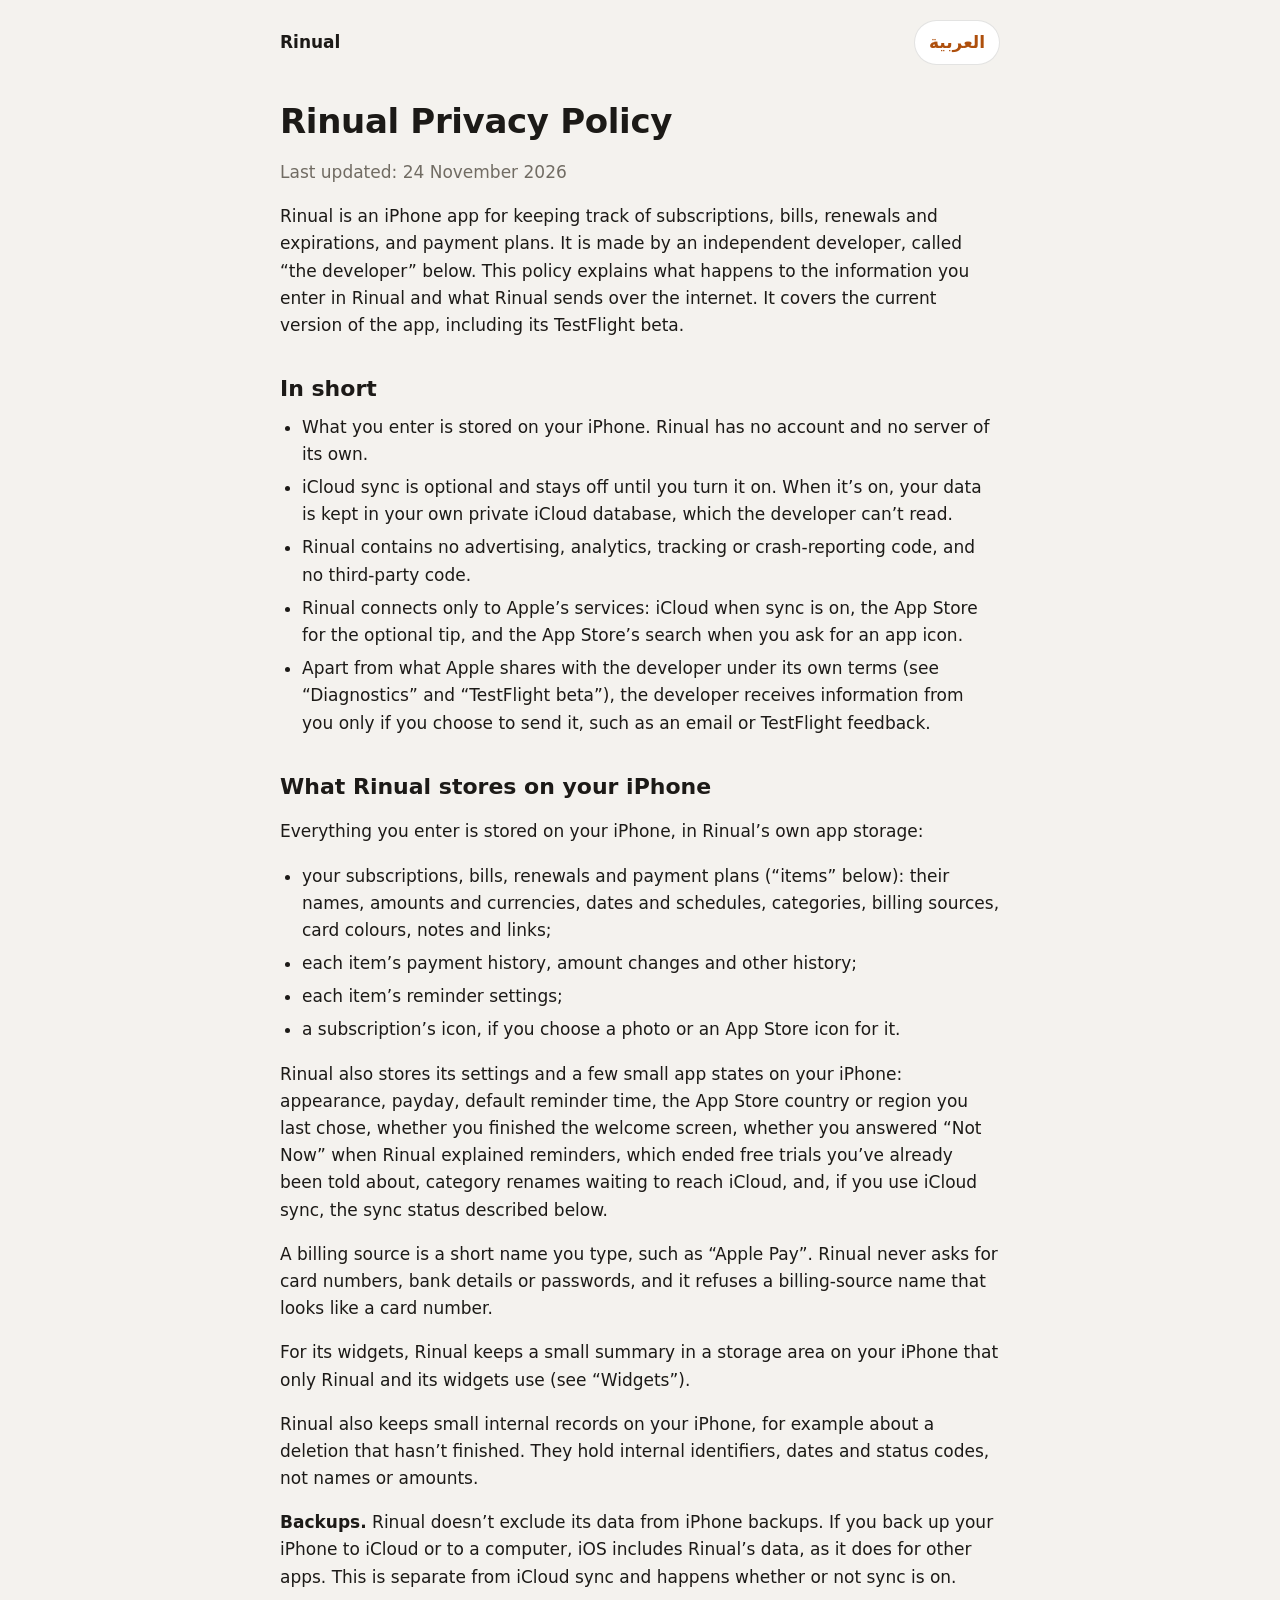
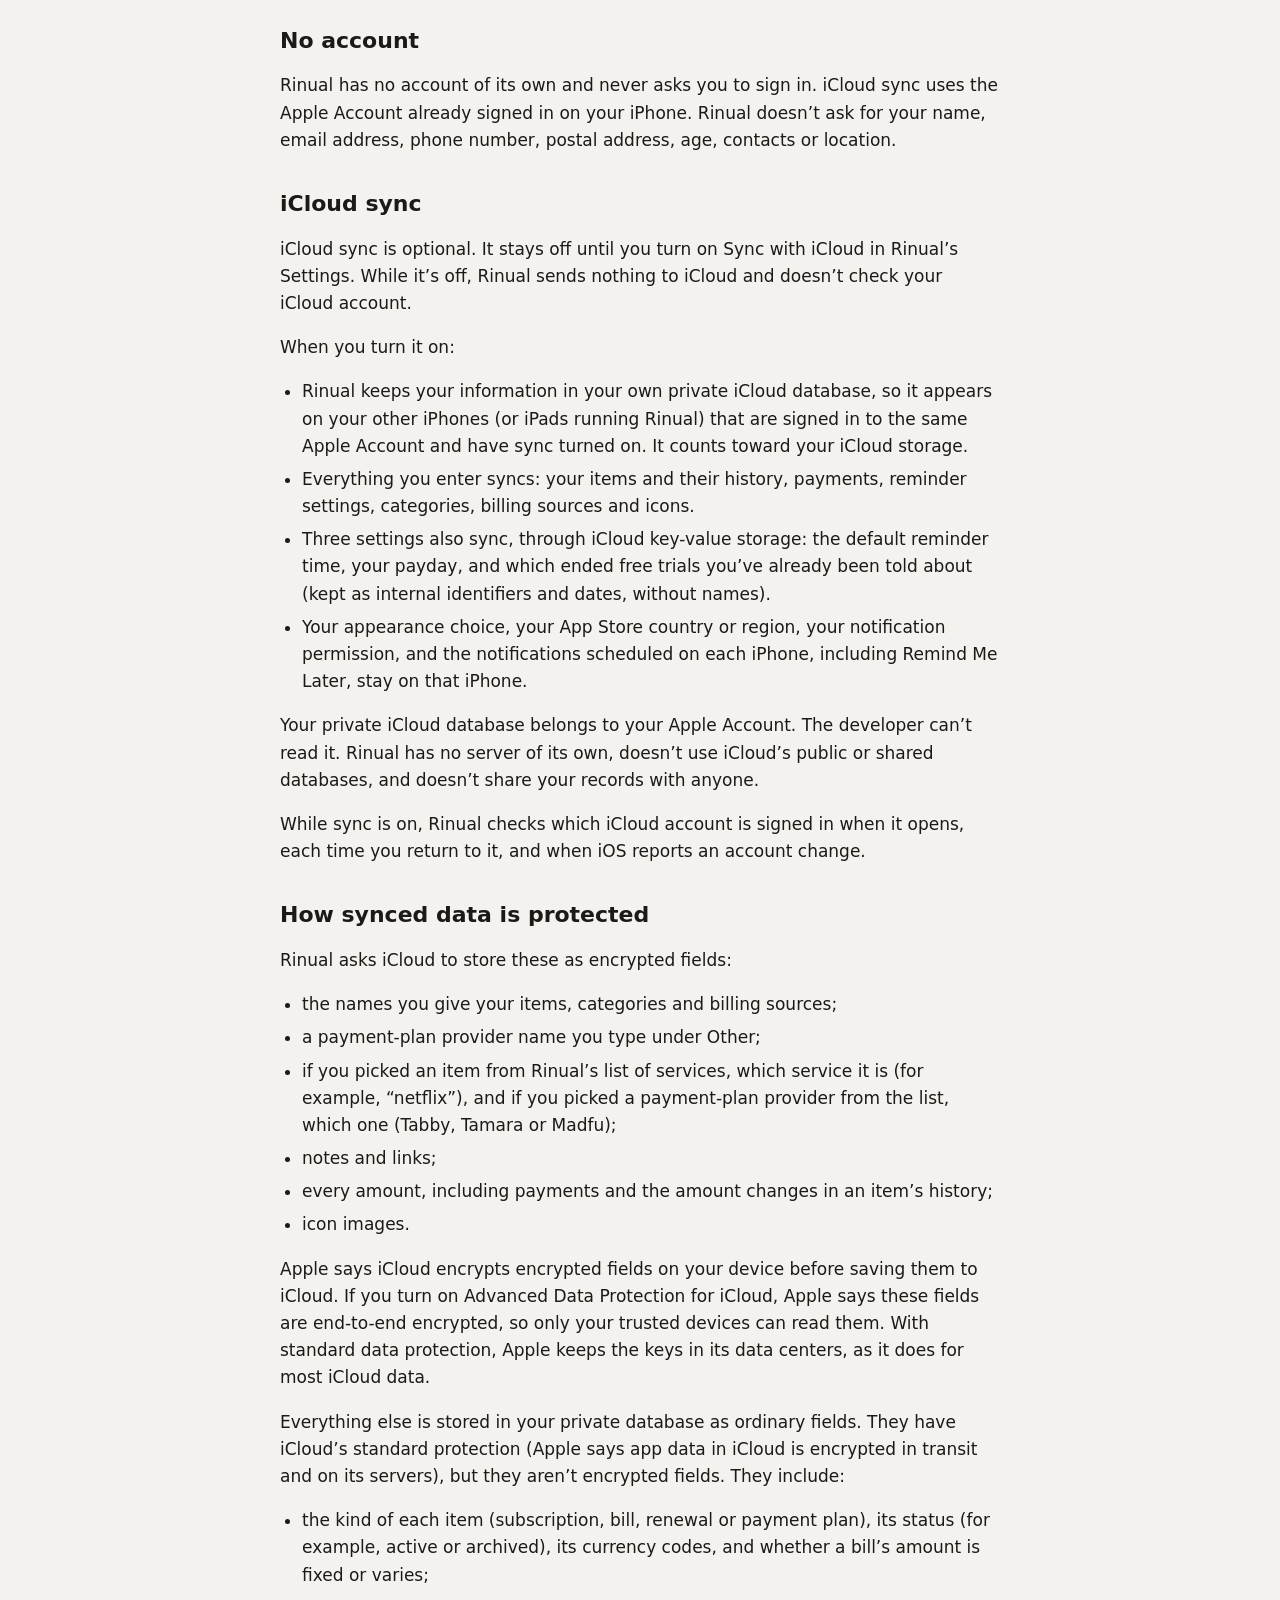
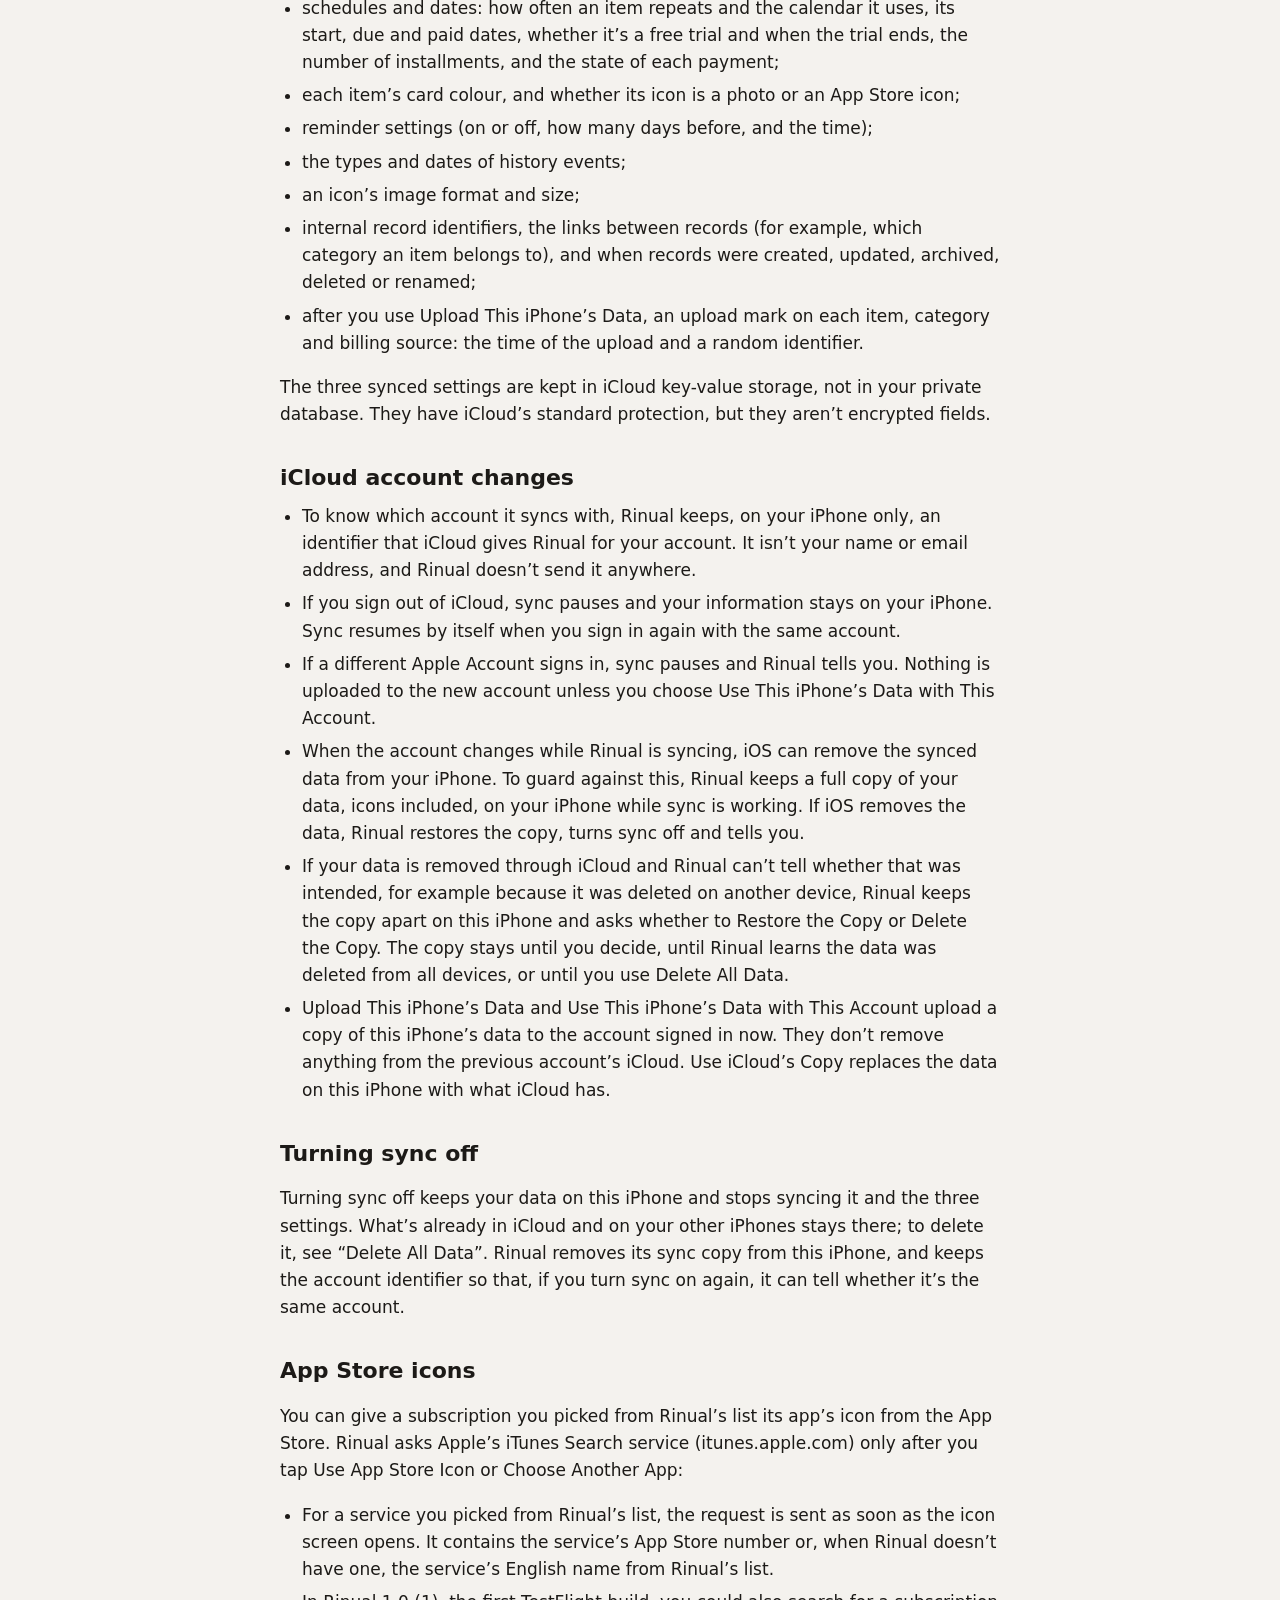
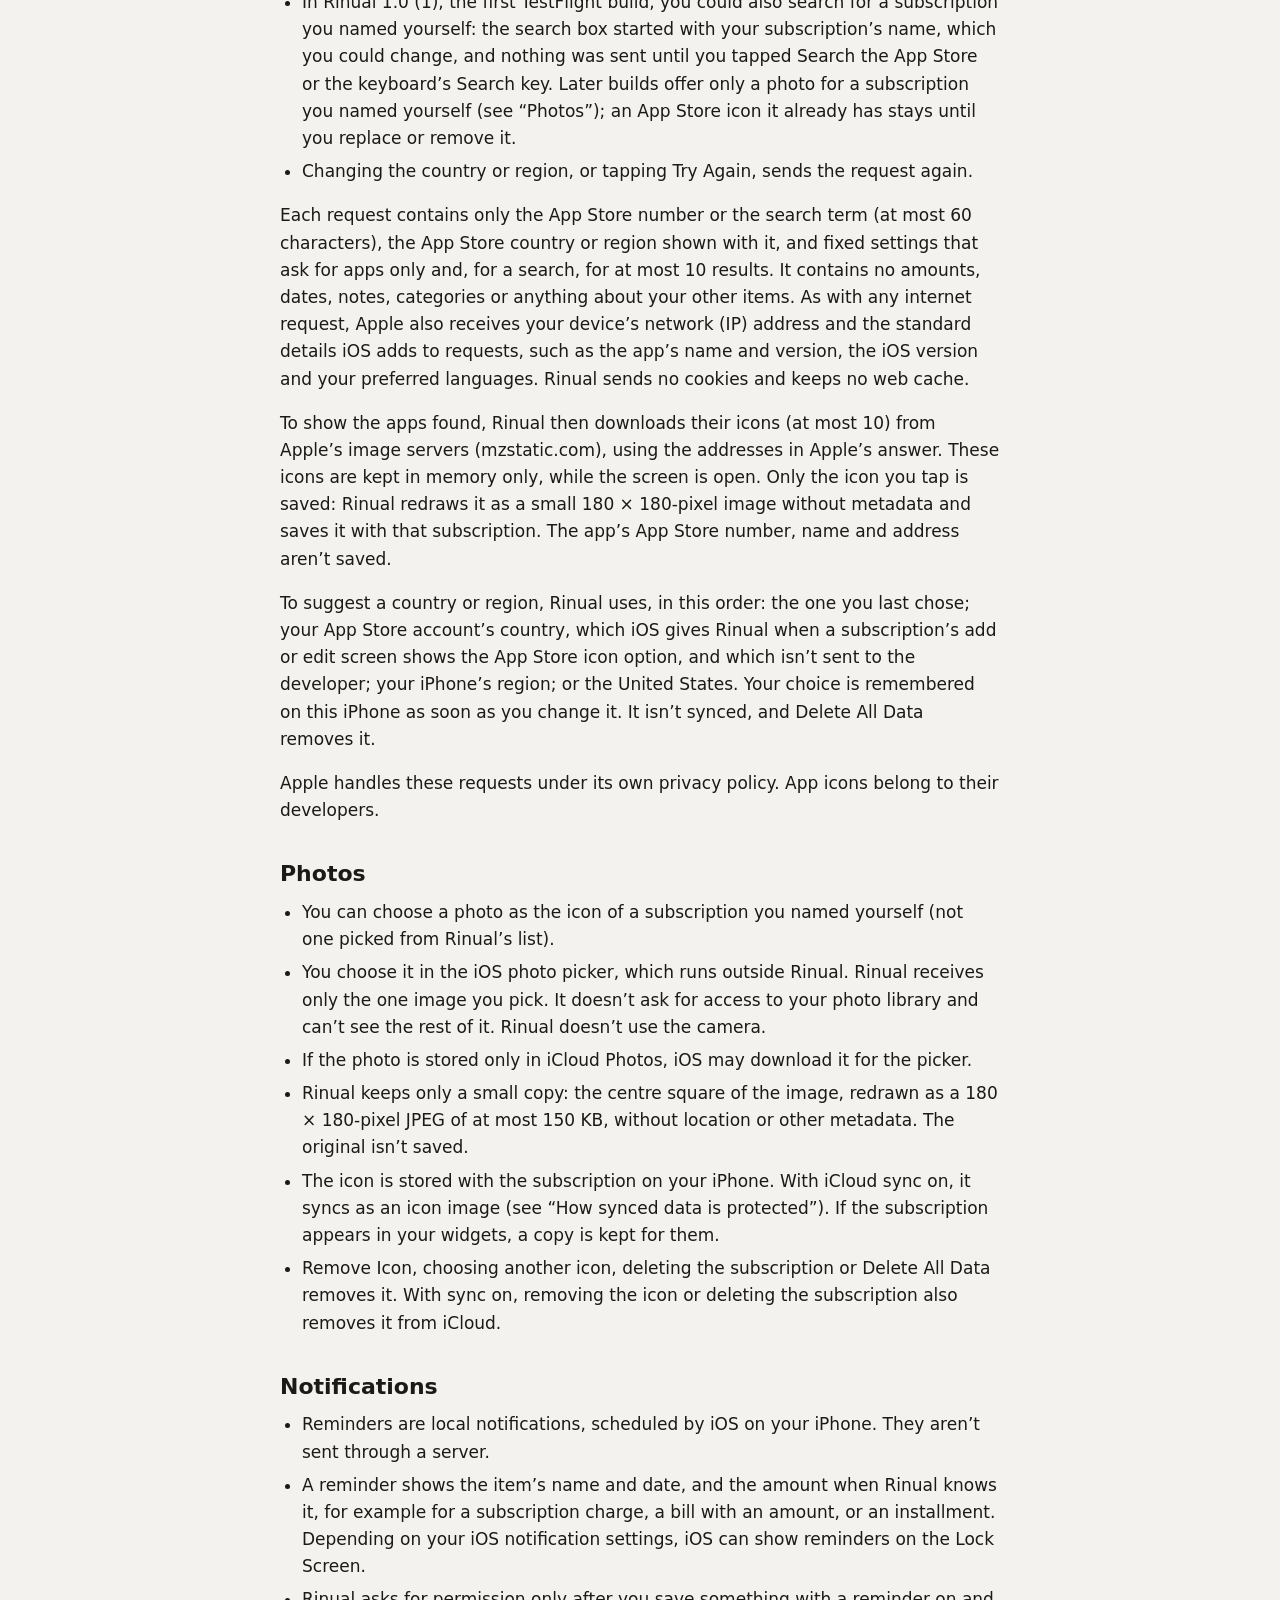
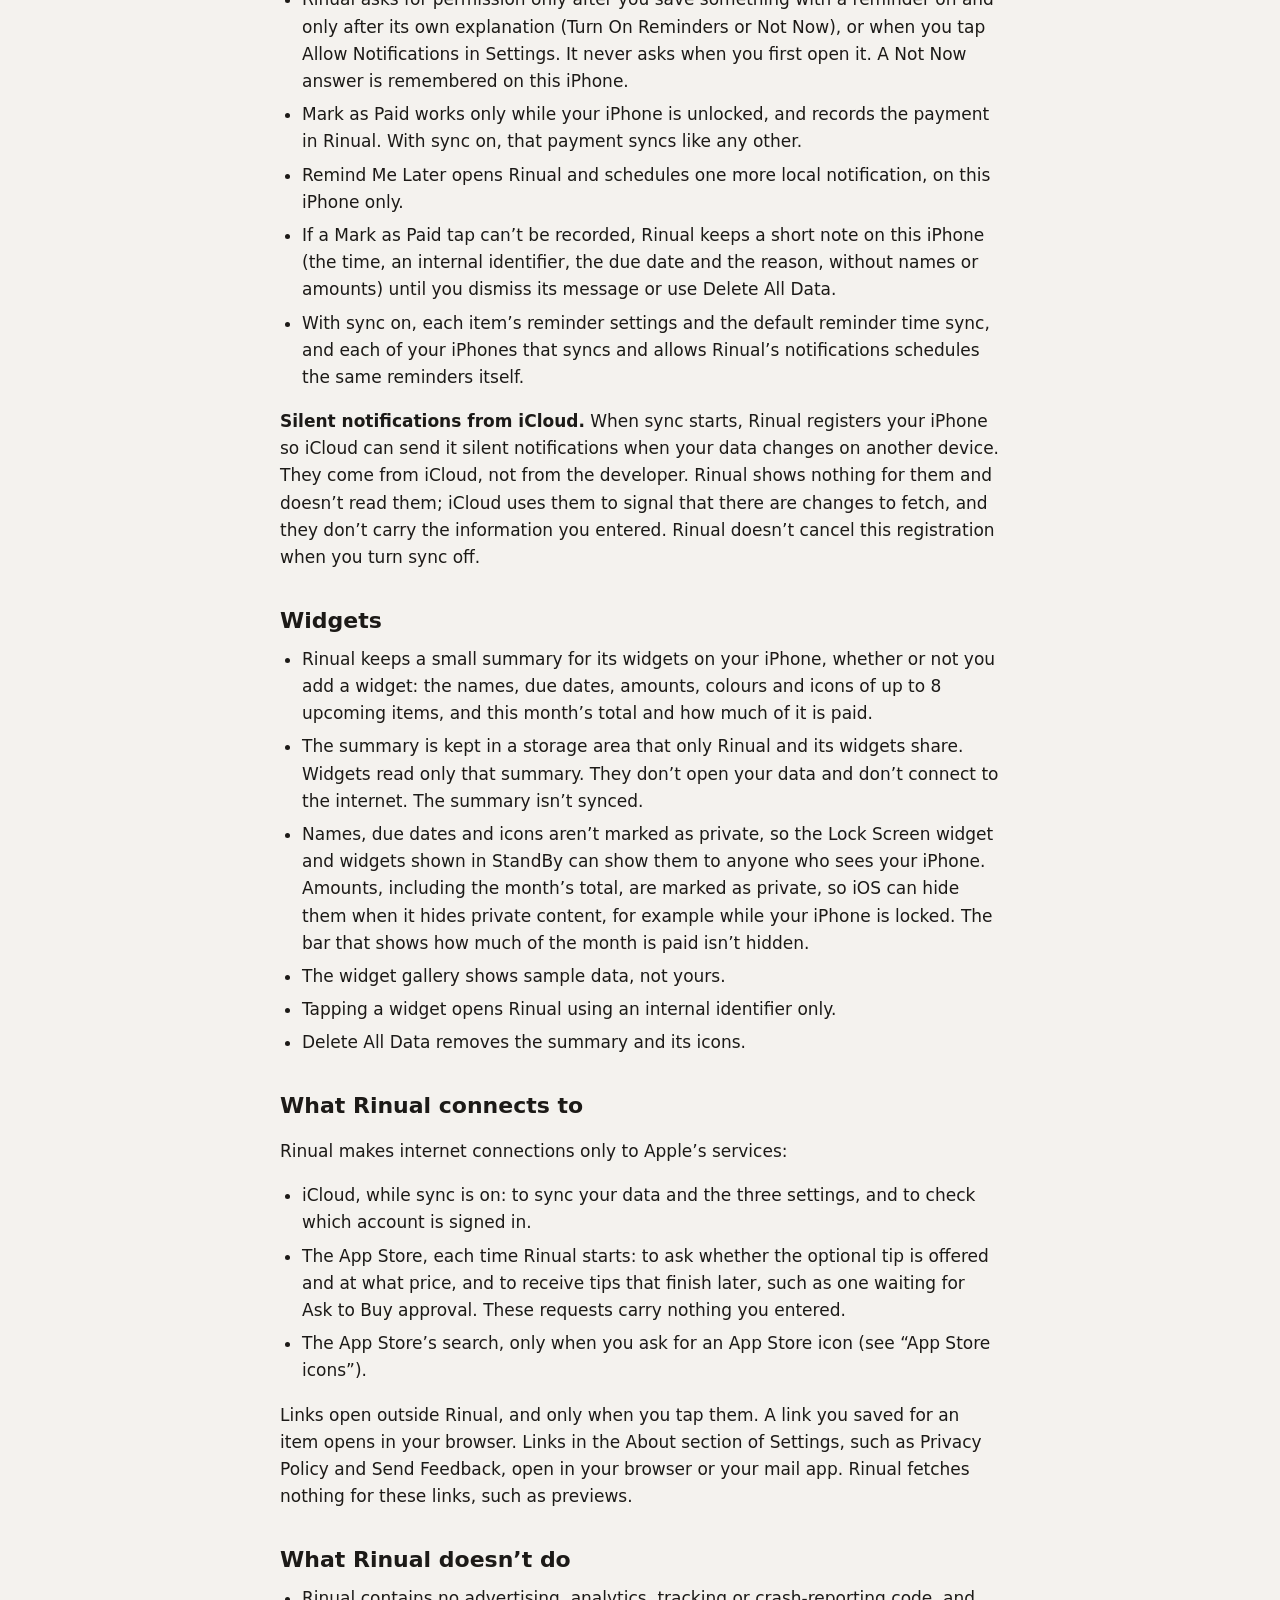
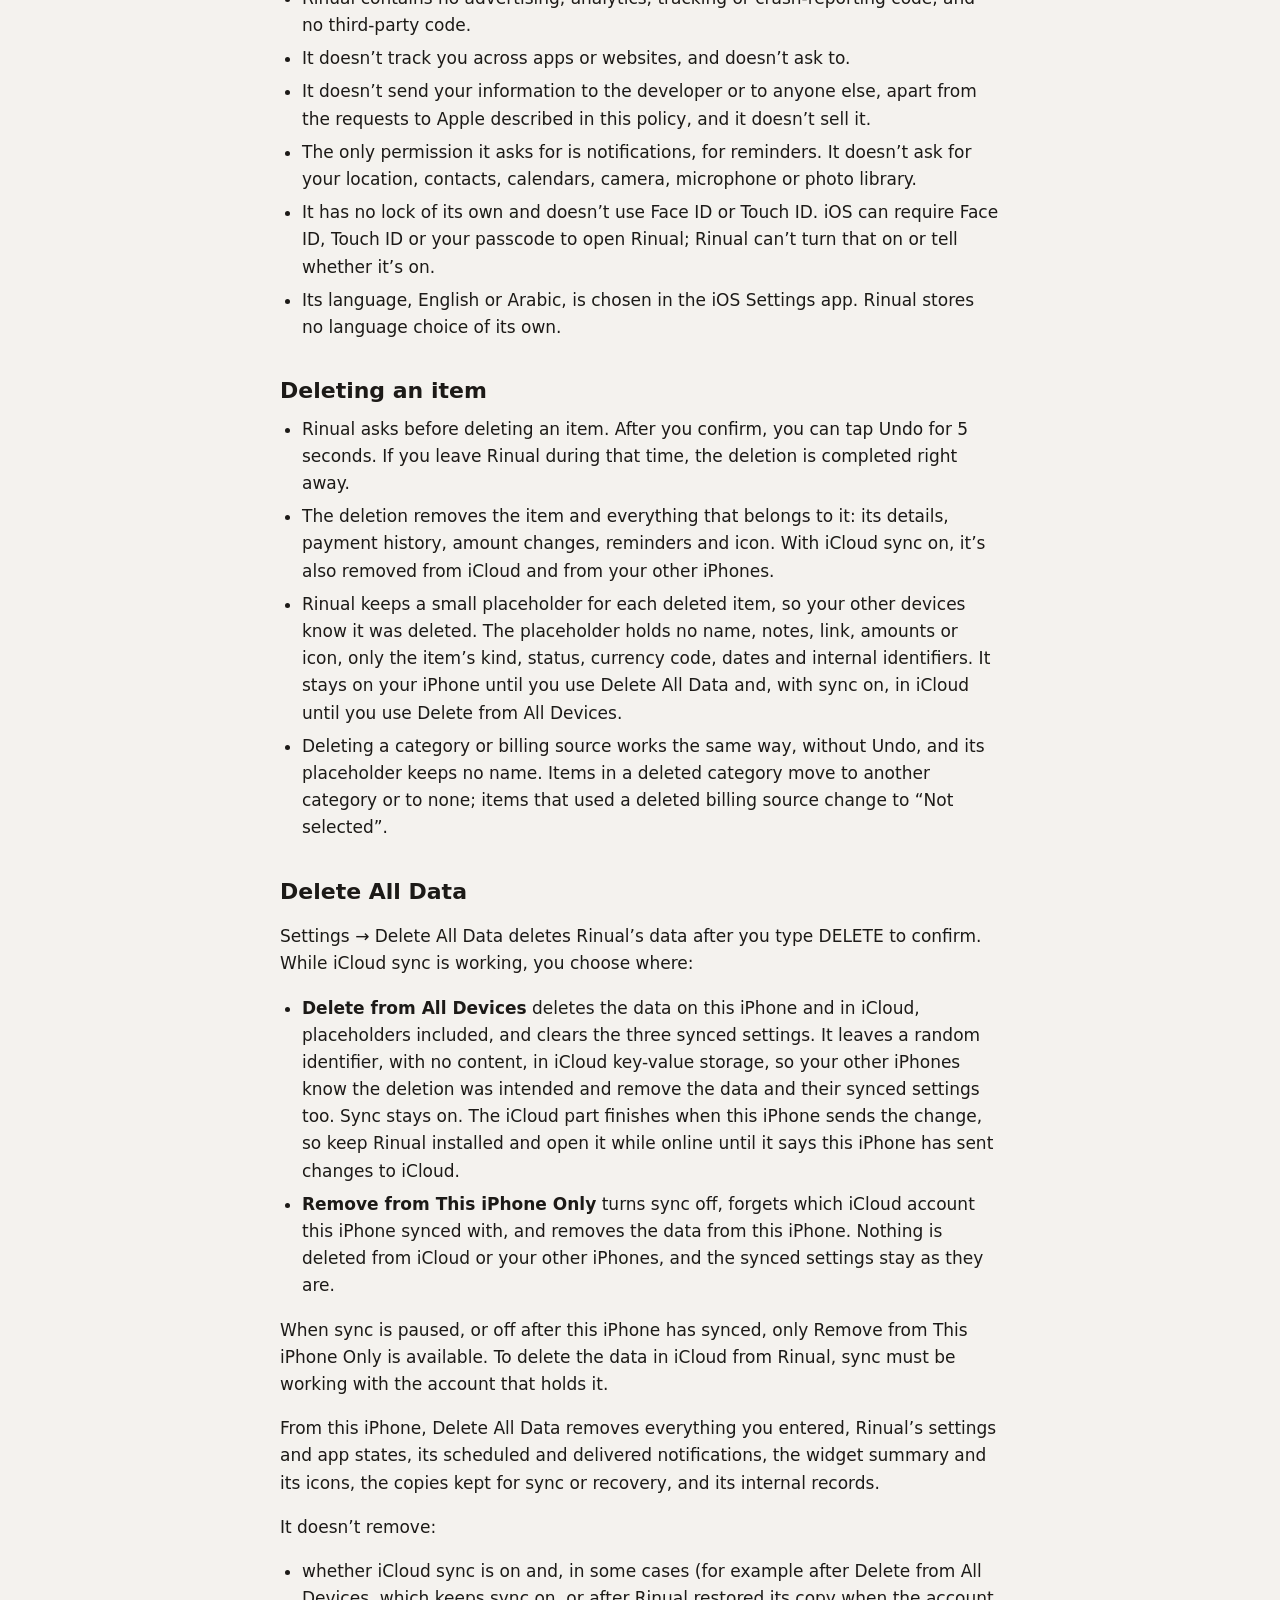
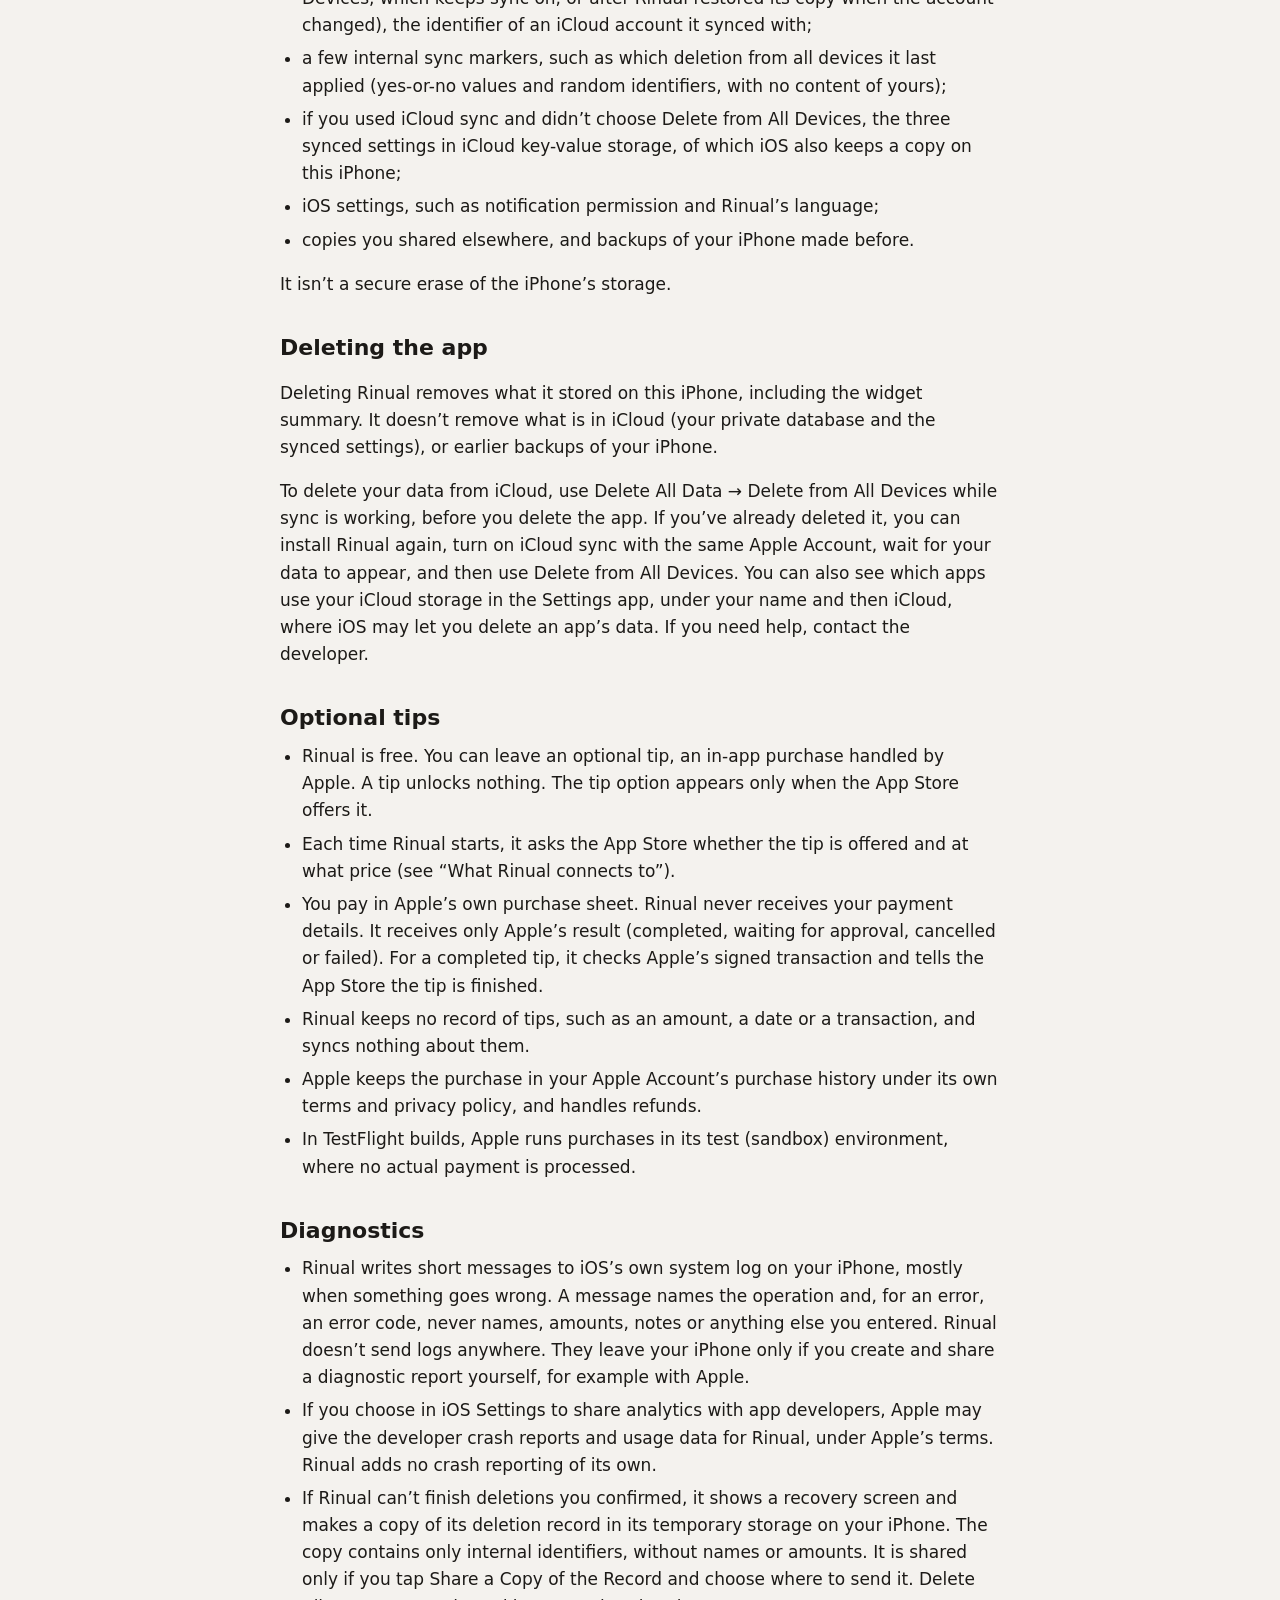
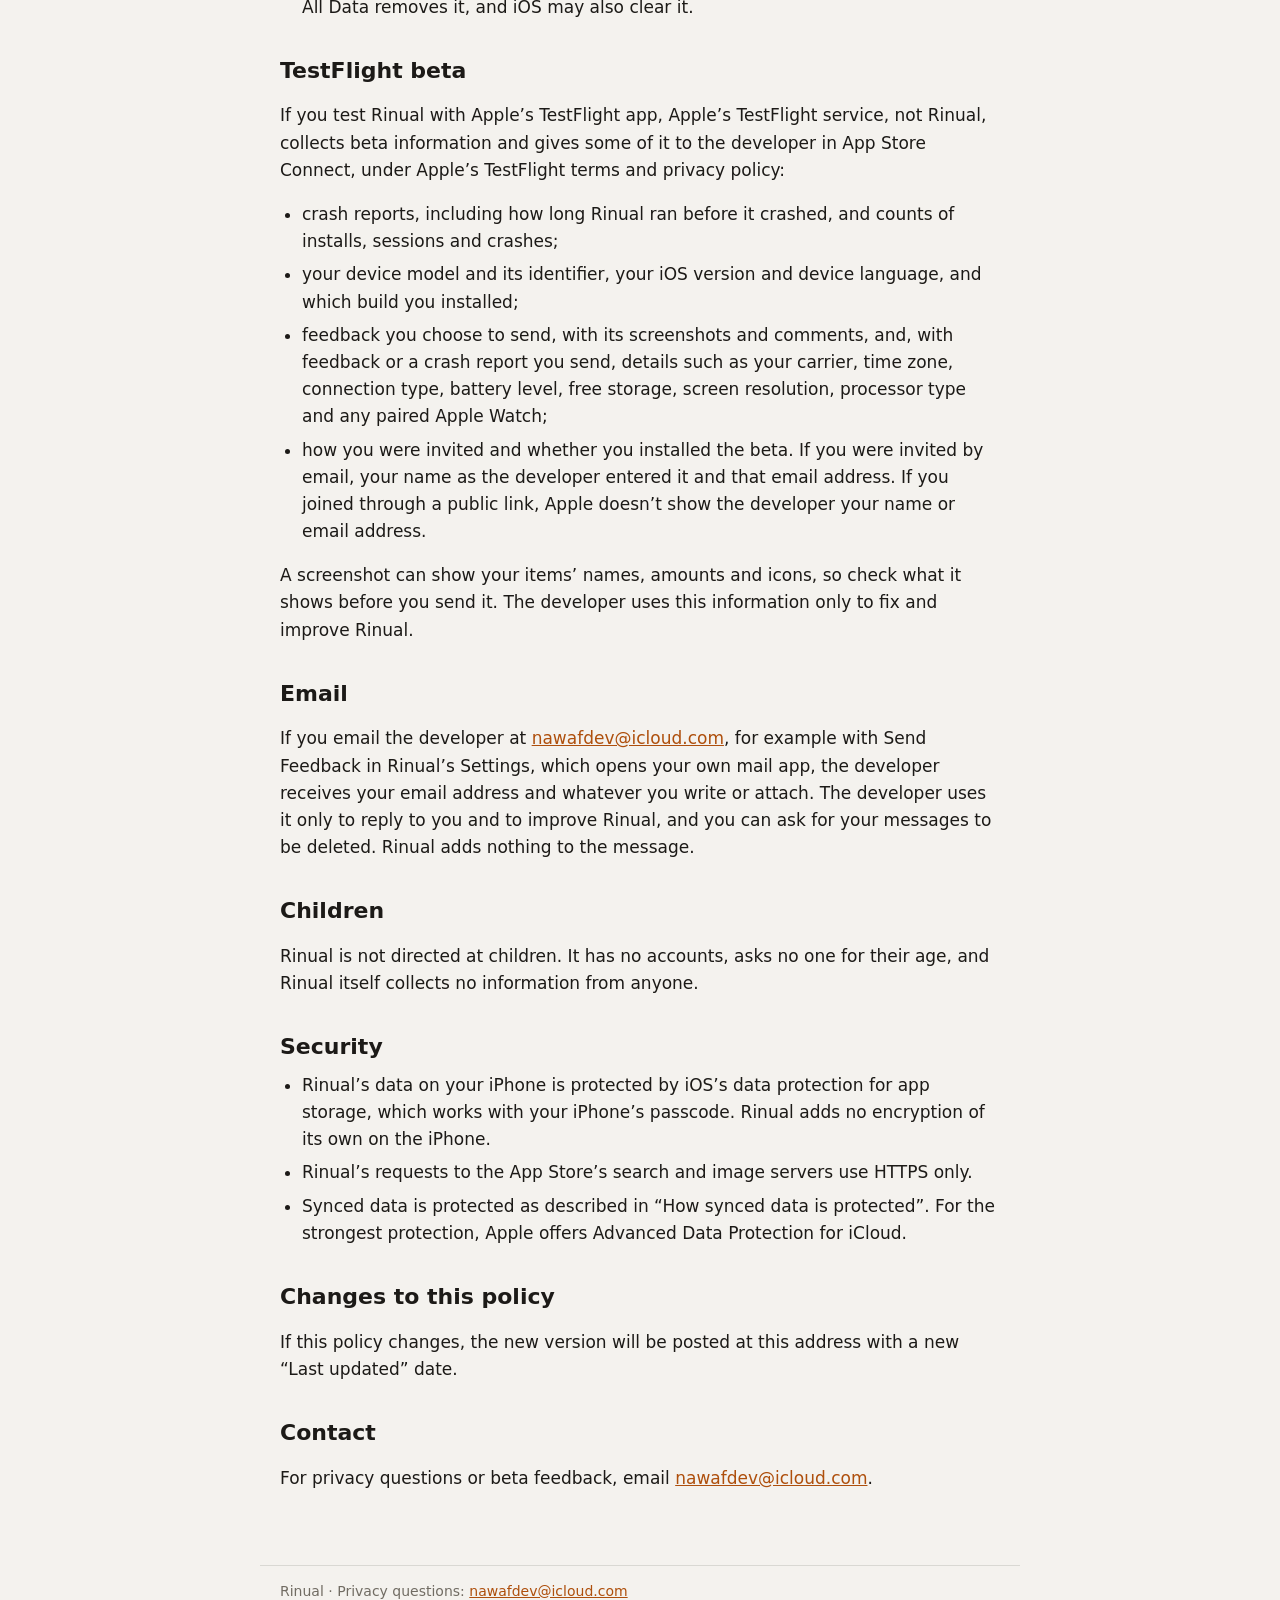
==== commit da91475f: "Policy: App Store icons only for a service from the list; a subscription you name has a photo or its" ====
--- a/index.html
+++ b/index.html
@@ -13,7 +13,7 @@
 <header><span class="brand">Rinual</span><nav><a href="ar/" hreflang="ar" lang="ar">العربية</a></nav></header>
 <main>
 <h1>Rinual Privacy Policy</h1>
-<p>Last updated: 23 November 2026</p>
+<p>Last updated: 24 November 2026</p>
 <p>Rinual is an iPhone app for keeping track of subscriptions, bills, renewals and expirations, and payment plans. It is made by an independent developer, called “the developer” below. This policy explains what happens to the information you enter in Rinual and what Rinual sends over the internet. It covers the current version of the app, including its TestFlight beta.</p>
 
 <h2>In short</h2>
@@ -92,10 +92,10 @@
 <p>Turning sync off keeps your data on this iPhone and stops syncing it and the three settings. What’s already in iCloud and on your other iPhones stays there; to delete it, see “Delete All Data”. Rinual removes its sync copy from this iPhone, and keeps the account identifier so that, if you turn sync on again, it can tell whether it’s the same account.</p>
 
 <h2>App Store icons</h2>
-<p>You can give a subscription its app’s icon from the App Store. Rinual asks Apple’s iTunes Search service (itunes.apple.com) only after you tap Use App Store Icon or Choose Another App:</p>
+<p>You can give a subscription you picked from Rinual’s list its app’s icon from the App Store. Rinual asks Apple’s iTunes Search service (itunes.apple.com) only after you tap Use App Store Icon or Choose Another App:</p>
 <ul>
 <li>For a service you picked from Rinual’s list, the request is sent as soon as the icon screen opens. It contains the service’s App Store number or, when Rinual doesn’t have one, the service’s English name from Rinual’s list.</li>
-<li>For a subscription you named yourself, the search box starts with your subscription’s name, which you can change. Nothing is sent until you tap Search the App Store or the keyboard’s Search key.</li>
+<li>In Rinual 1.0 (1), the first TestFlight build, you could also search for a subscription you named yourself: the search box started with your subscription’s name, which you could change, and nothing was sent until you tapped Search the App Store or the keyboard’s Search key. Later builds offer only a photo for a subscription you named yourself (see “Photos”); an App Store icon it already has stays until you replace or remove it.</li>
 <li>Changing the country or region, or tapping Try Again, sends the request again.</li>
 </ul>
 <p>Each request contains only the App Store number or the search term (at most 60 characters), the App Store country or region shown with it, and fixed settings that ask for apps only and, for a search, for at most 10 results. It contains no amounts, dates, notes, categories or anything about your other items. As with any internet request, Apple also receives your device’s network (IP) address and the standard details iOS adds to requests, such as the app’s name and version, the iOS version and your preferred languages. Rinual sends no cookies and keeps no web cache.</p>
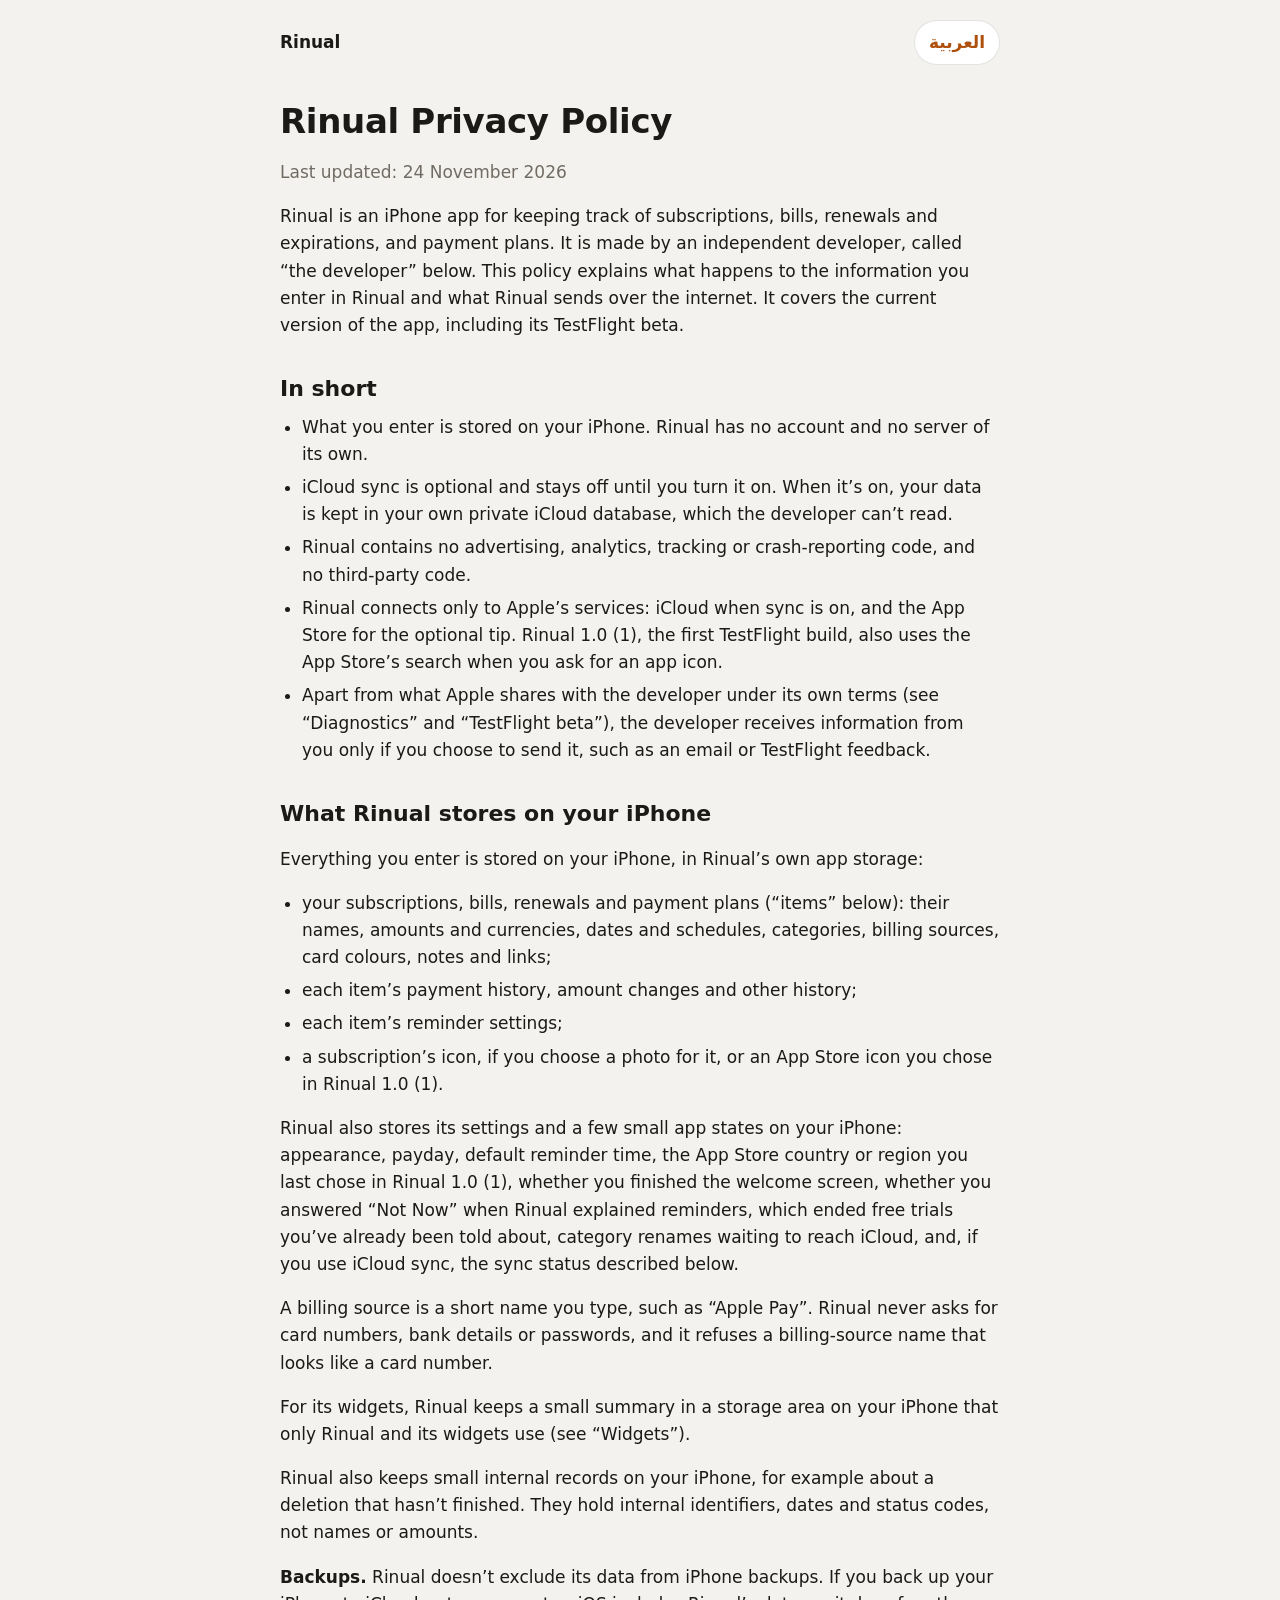
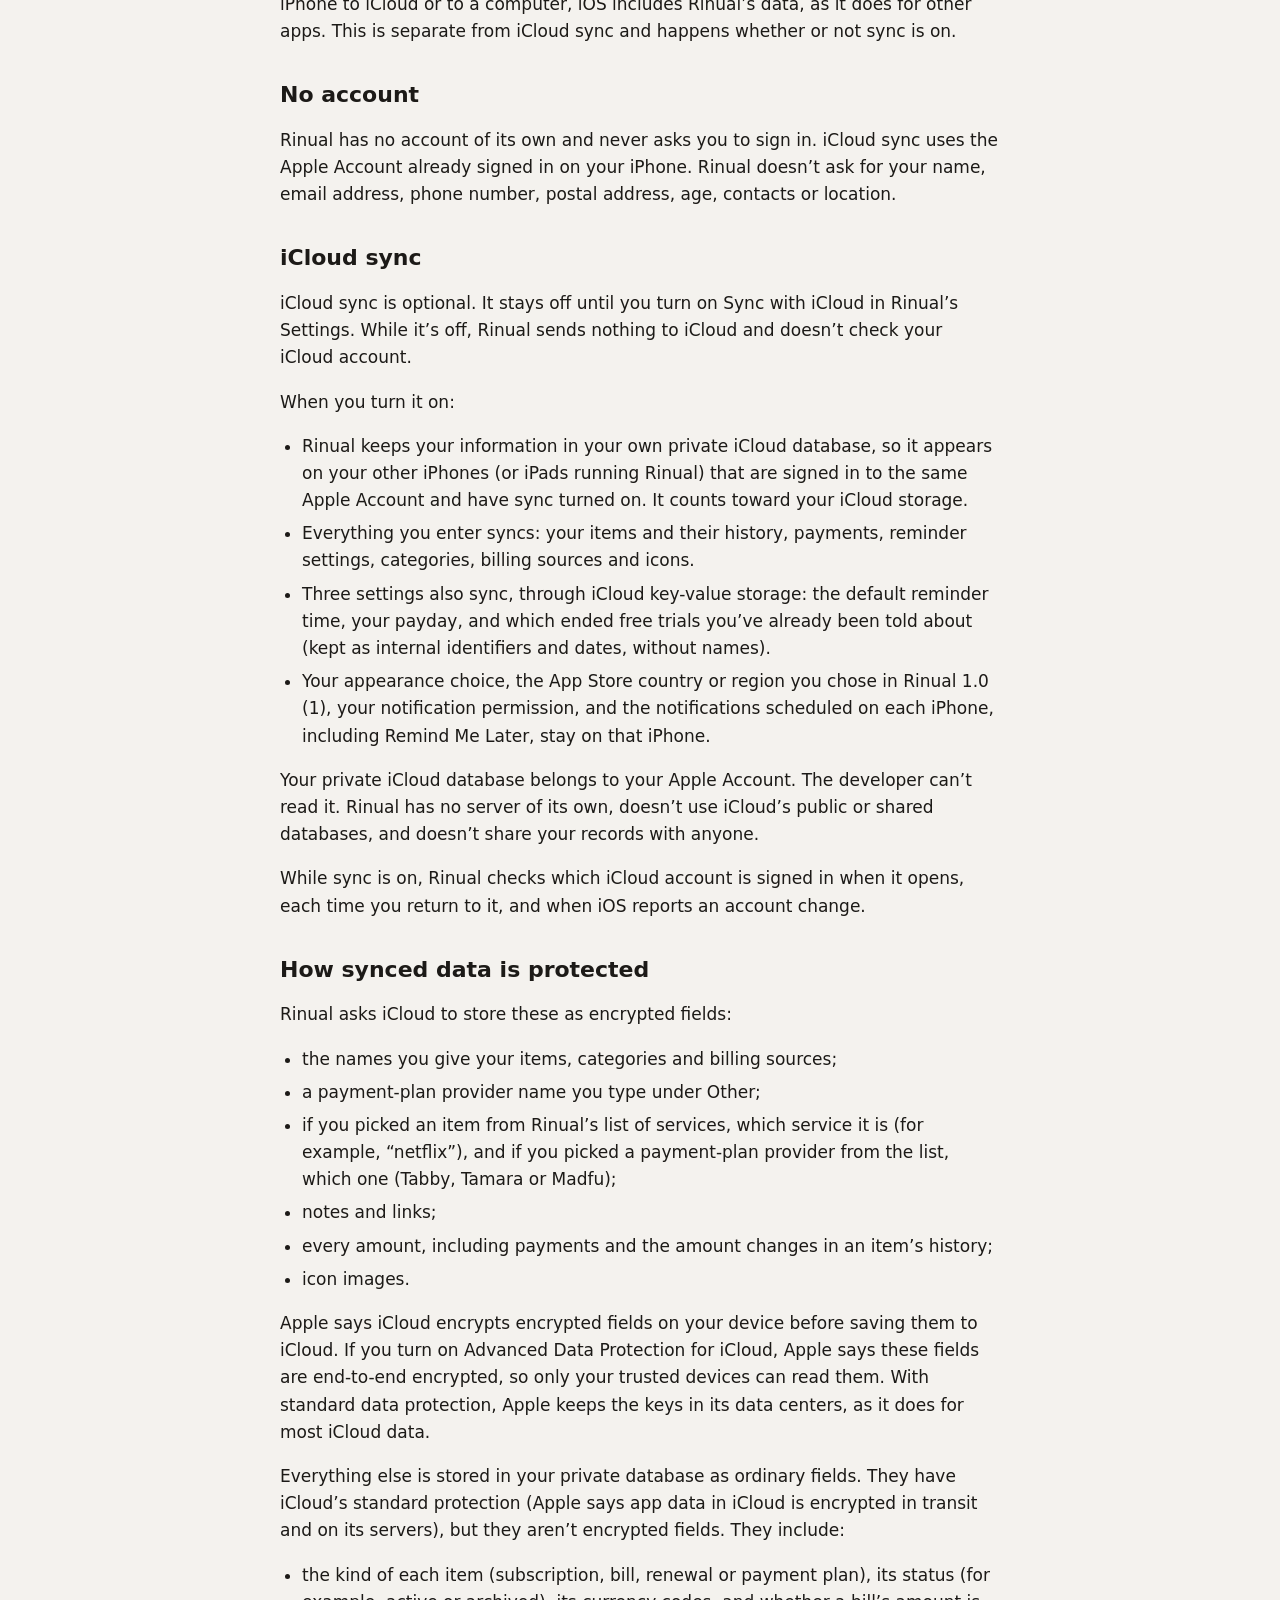
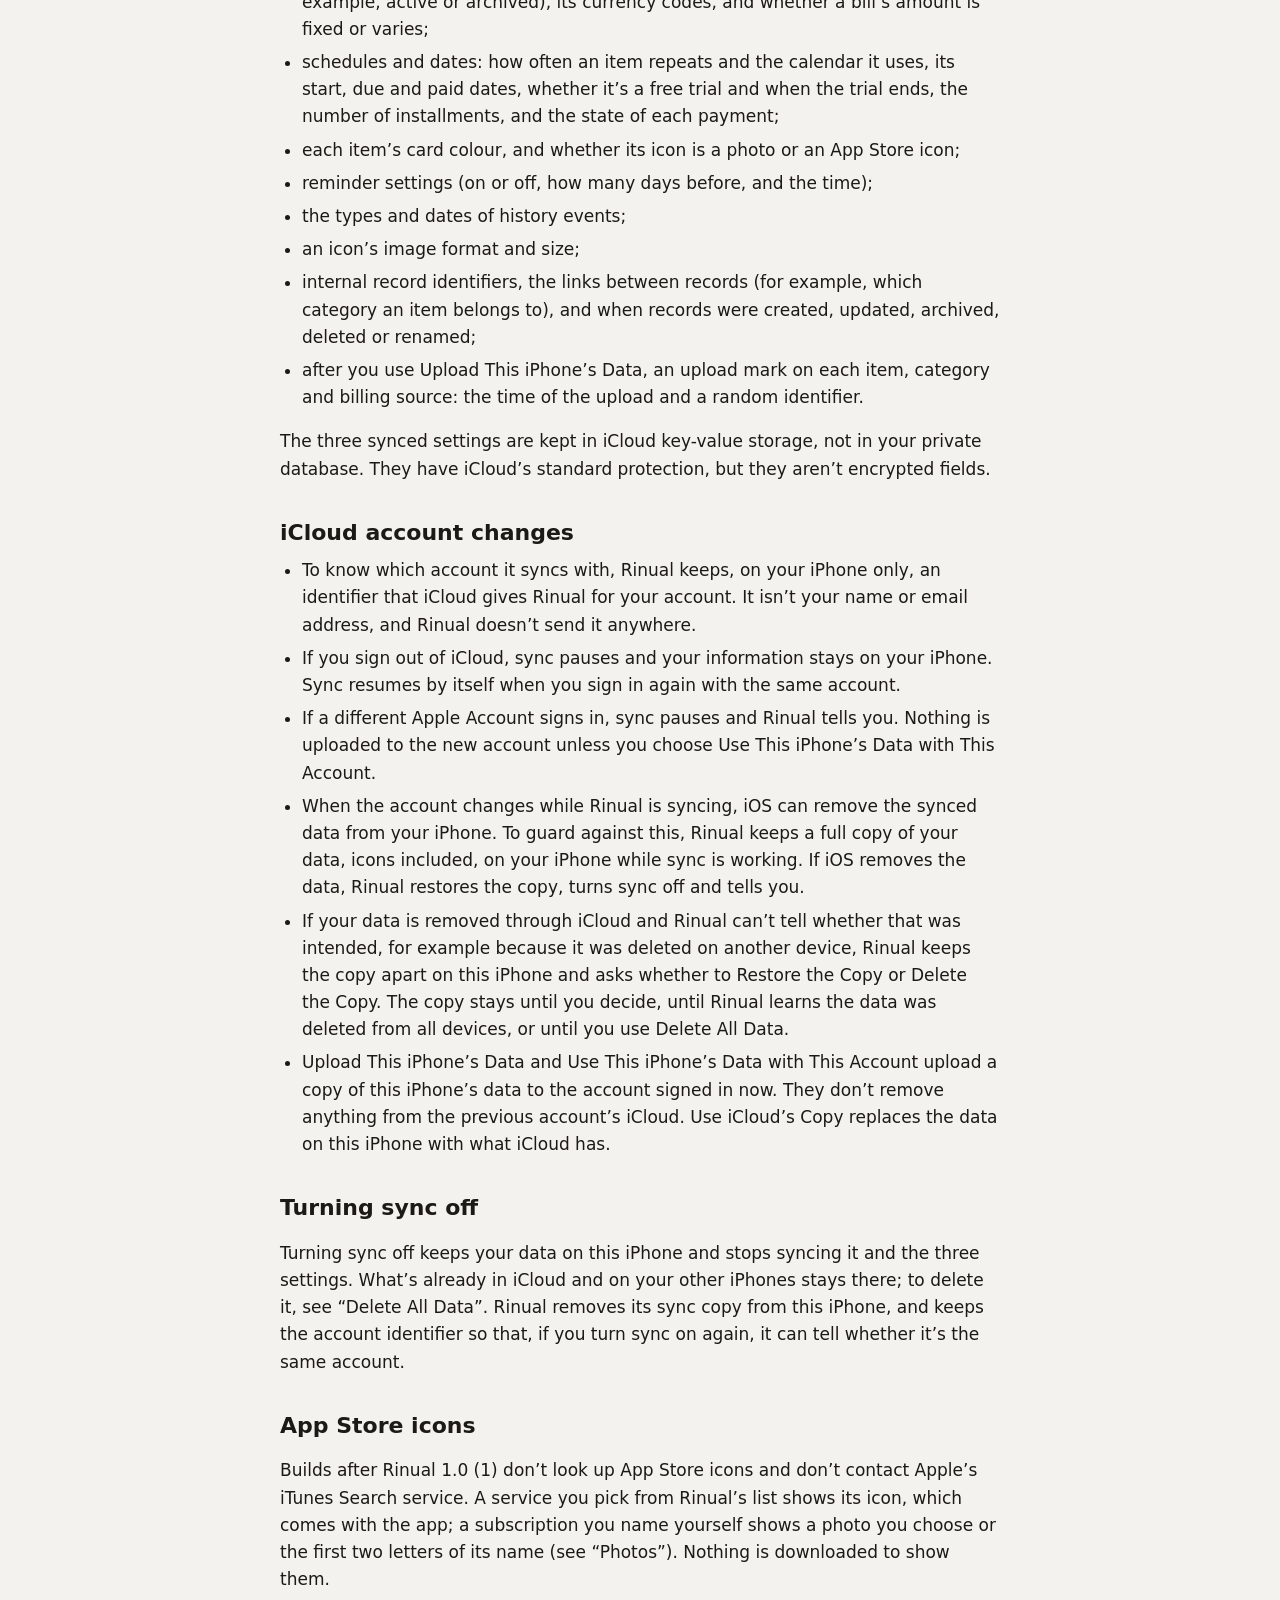
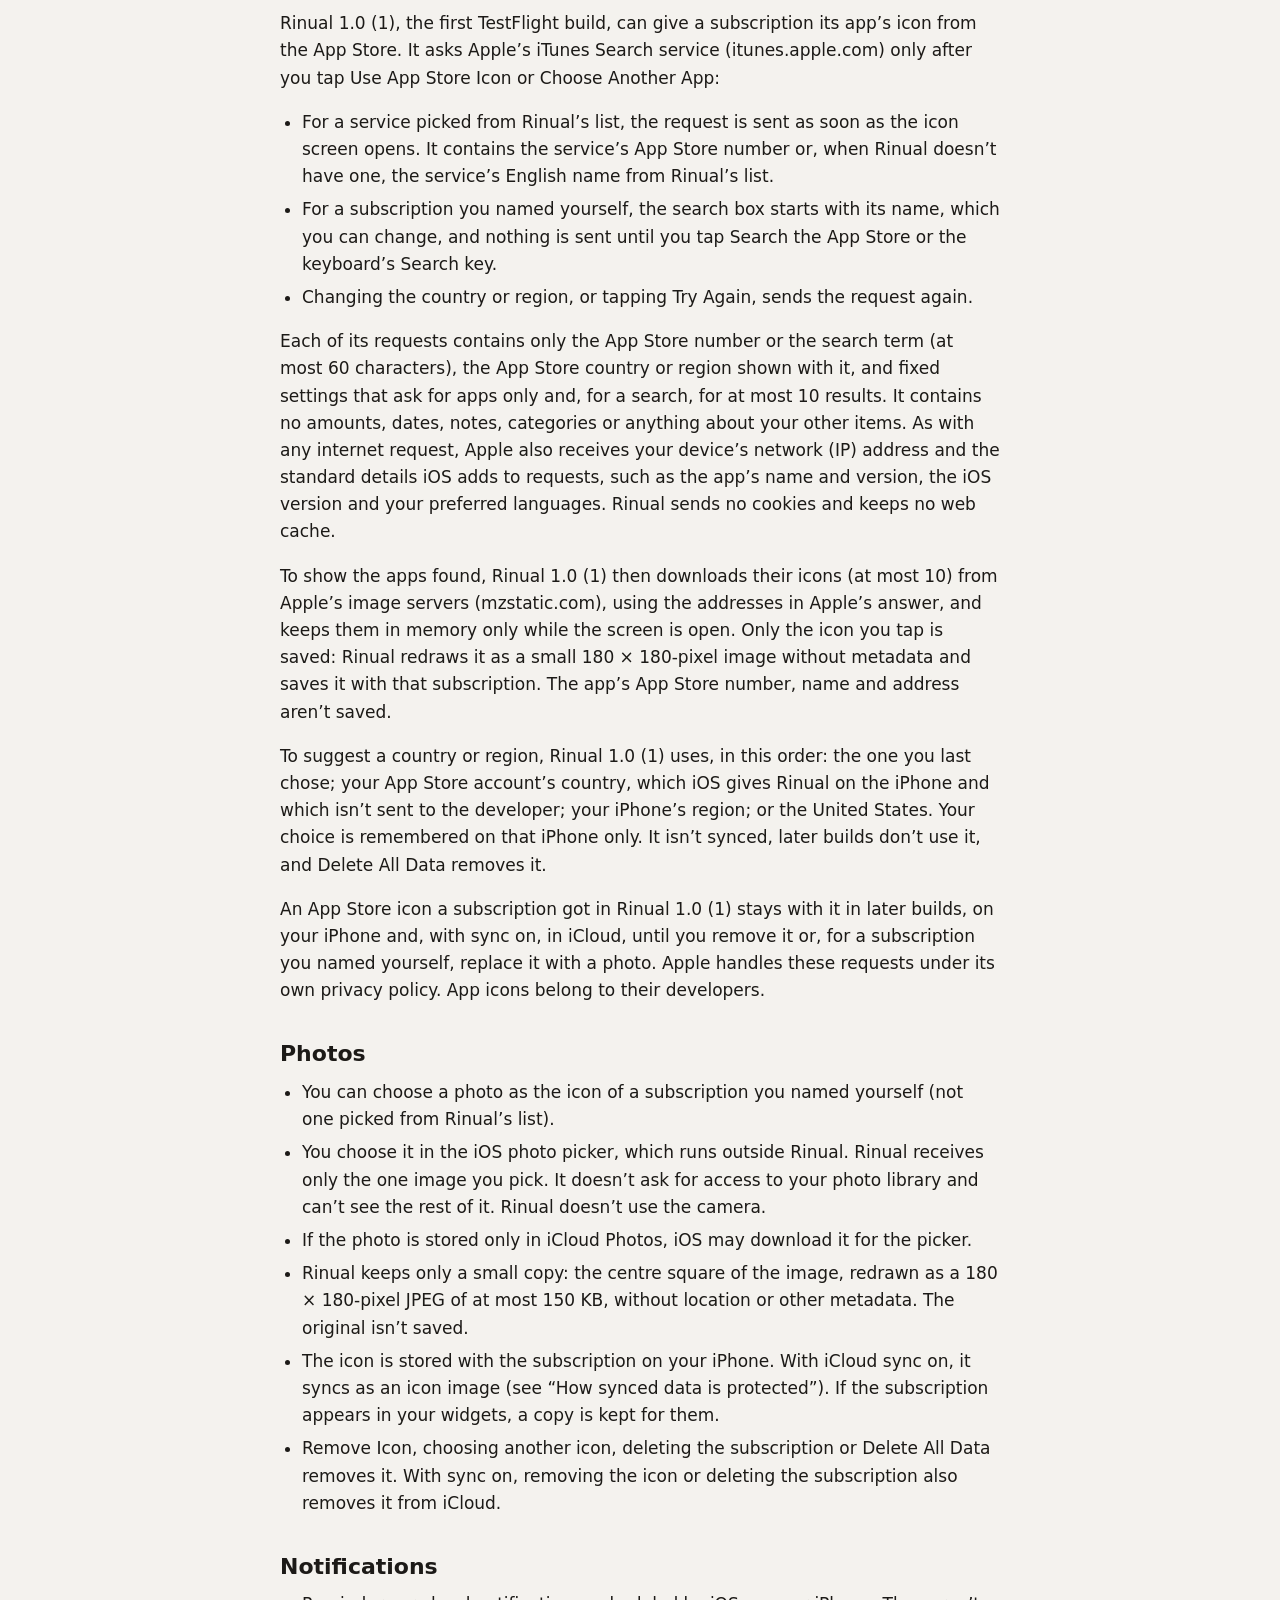
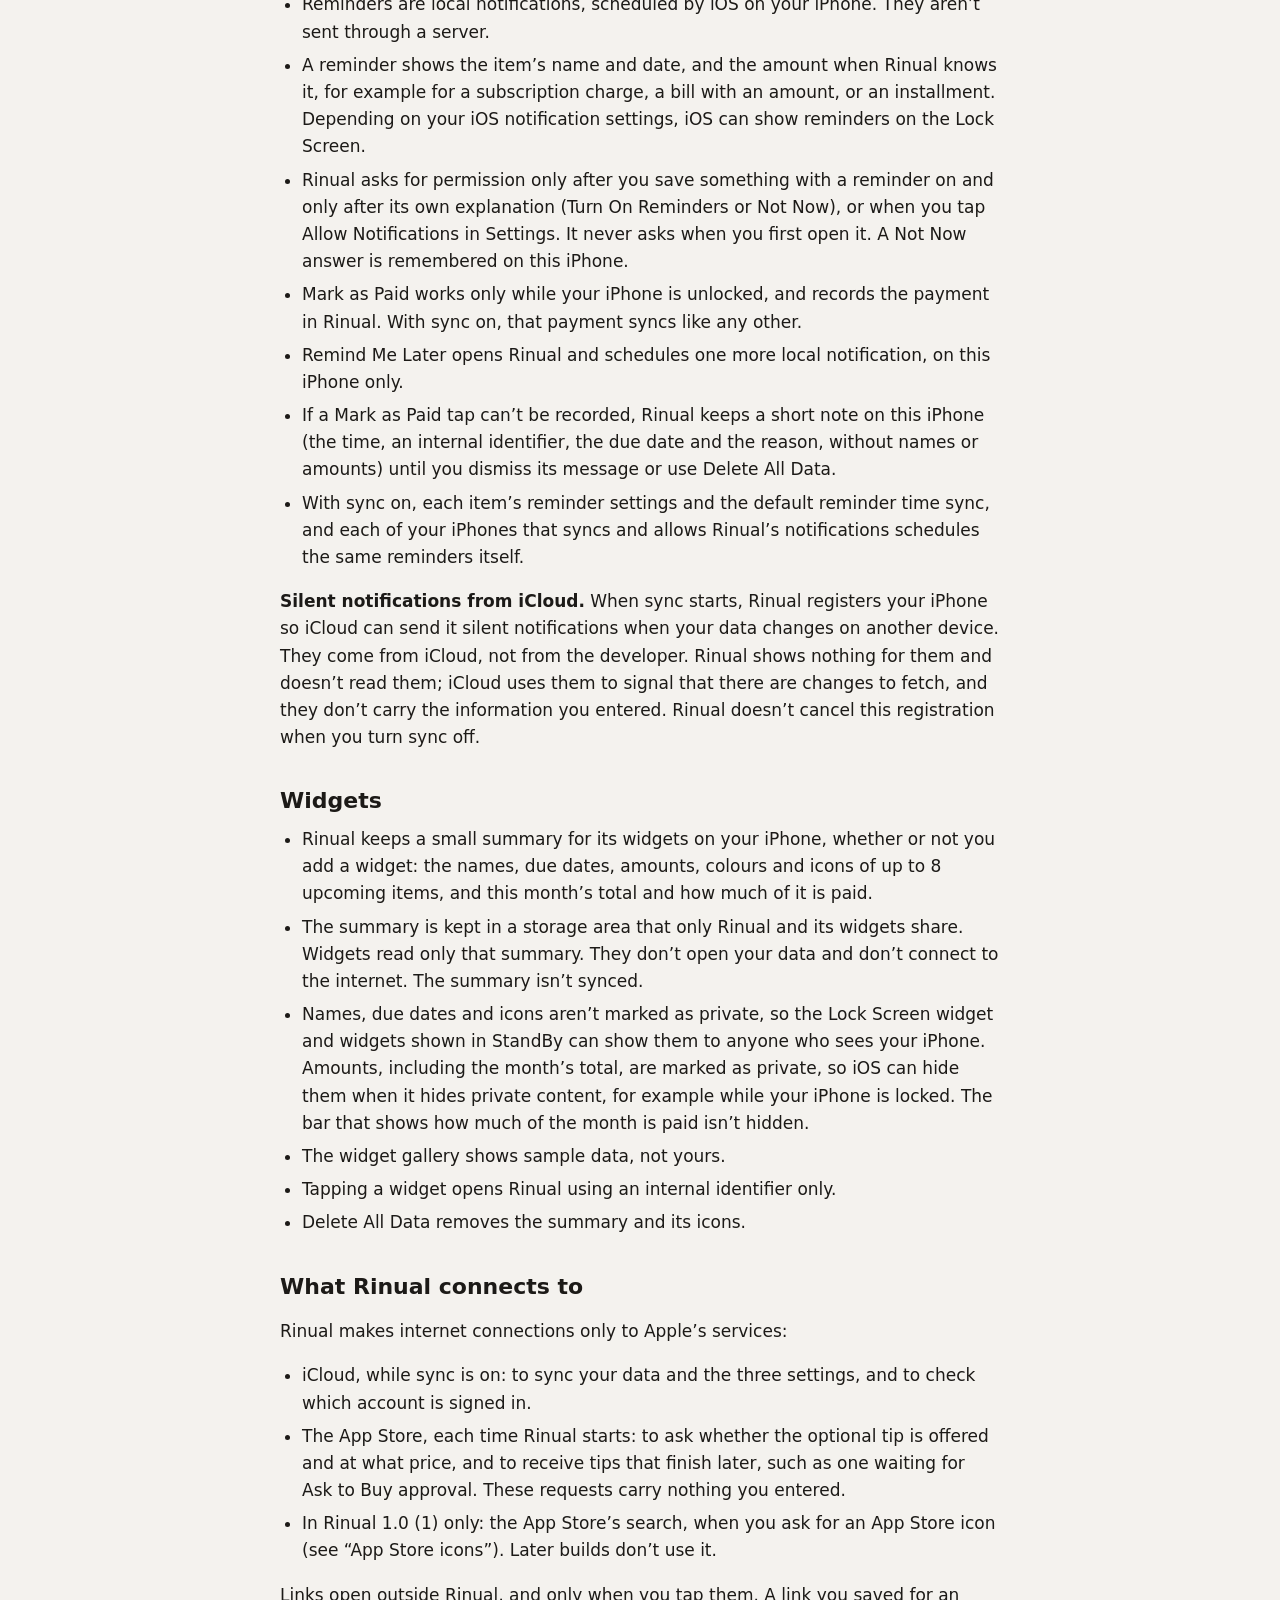
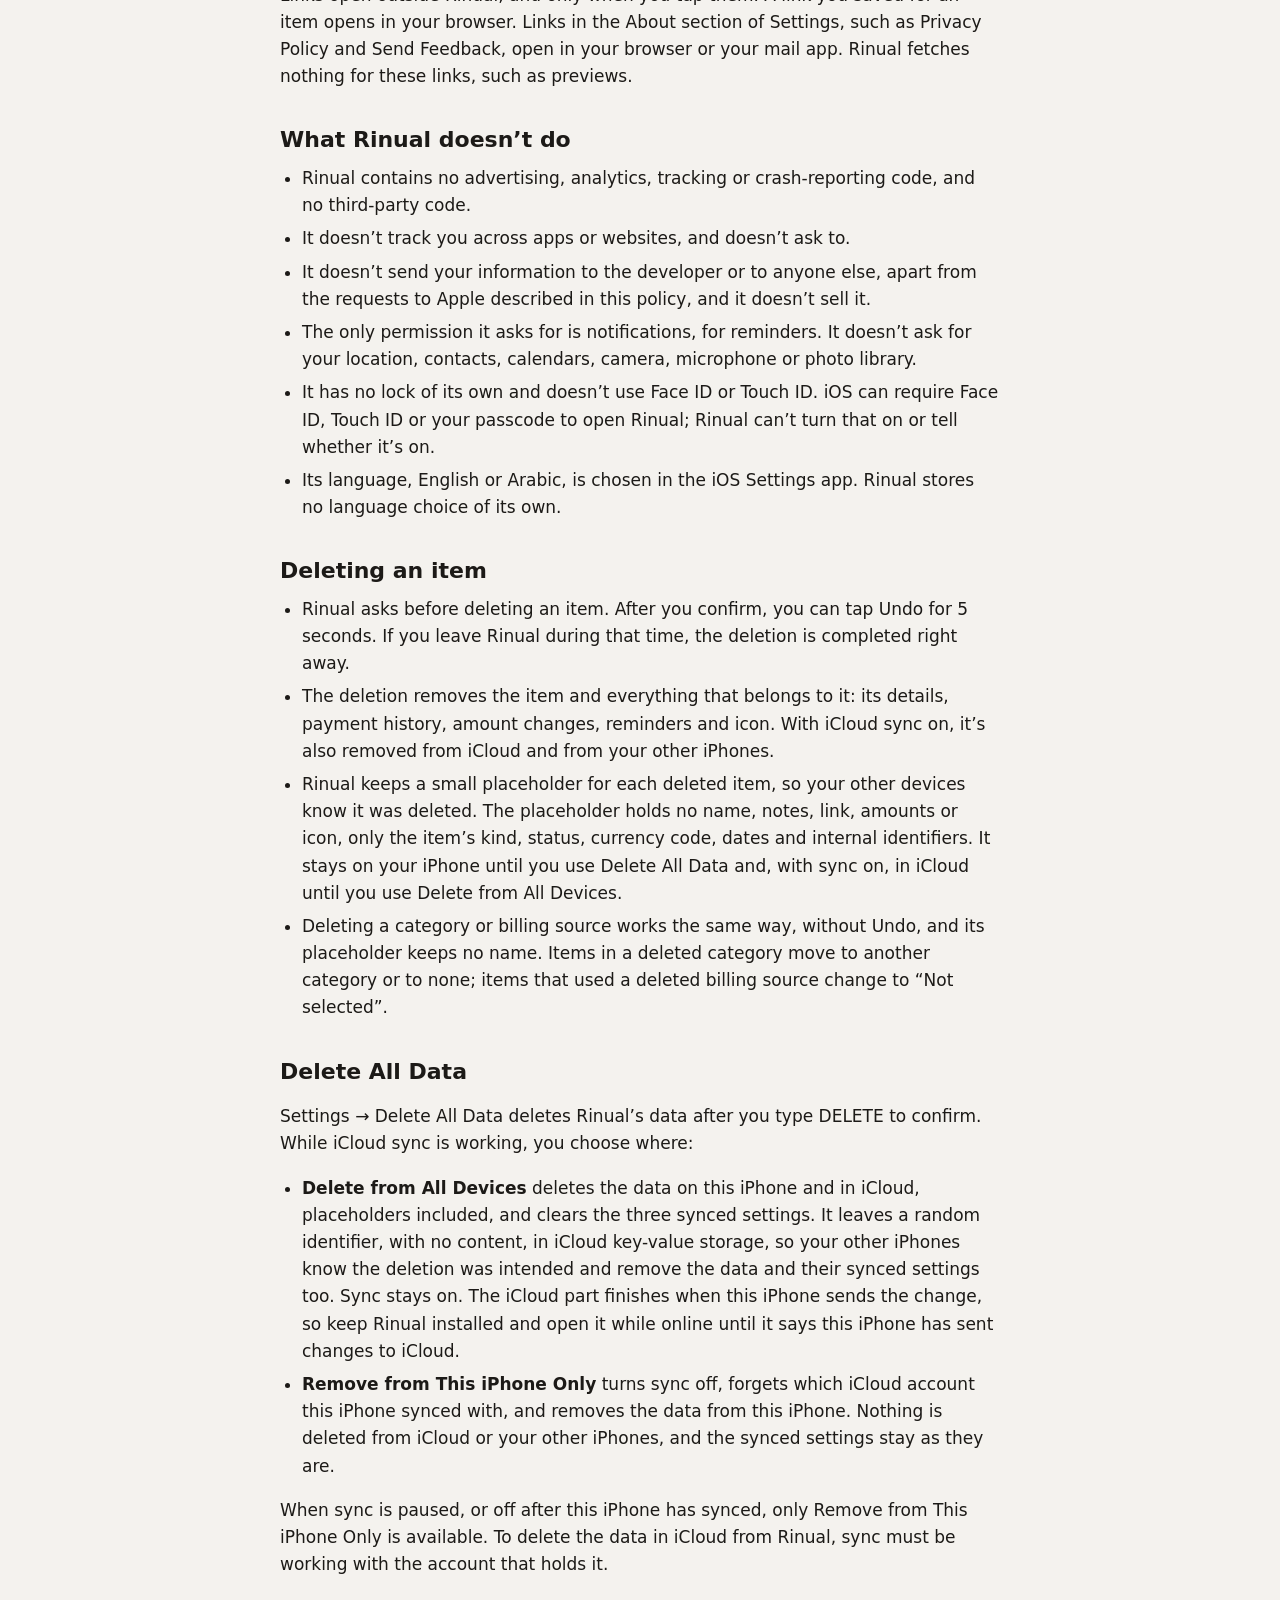
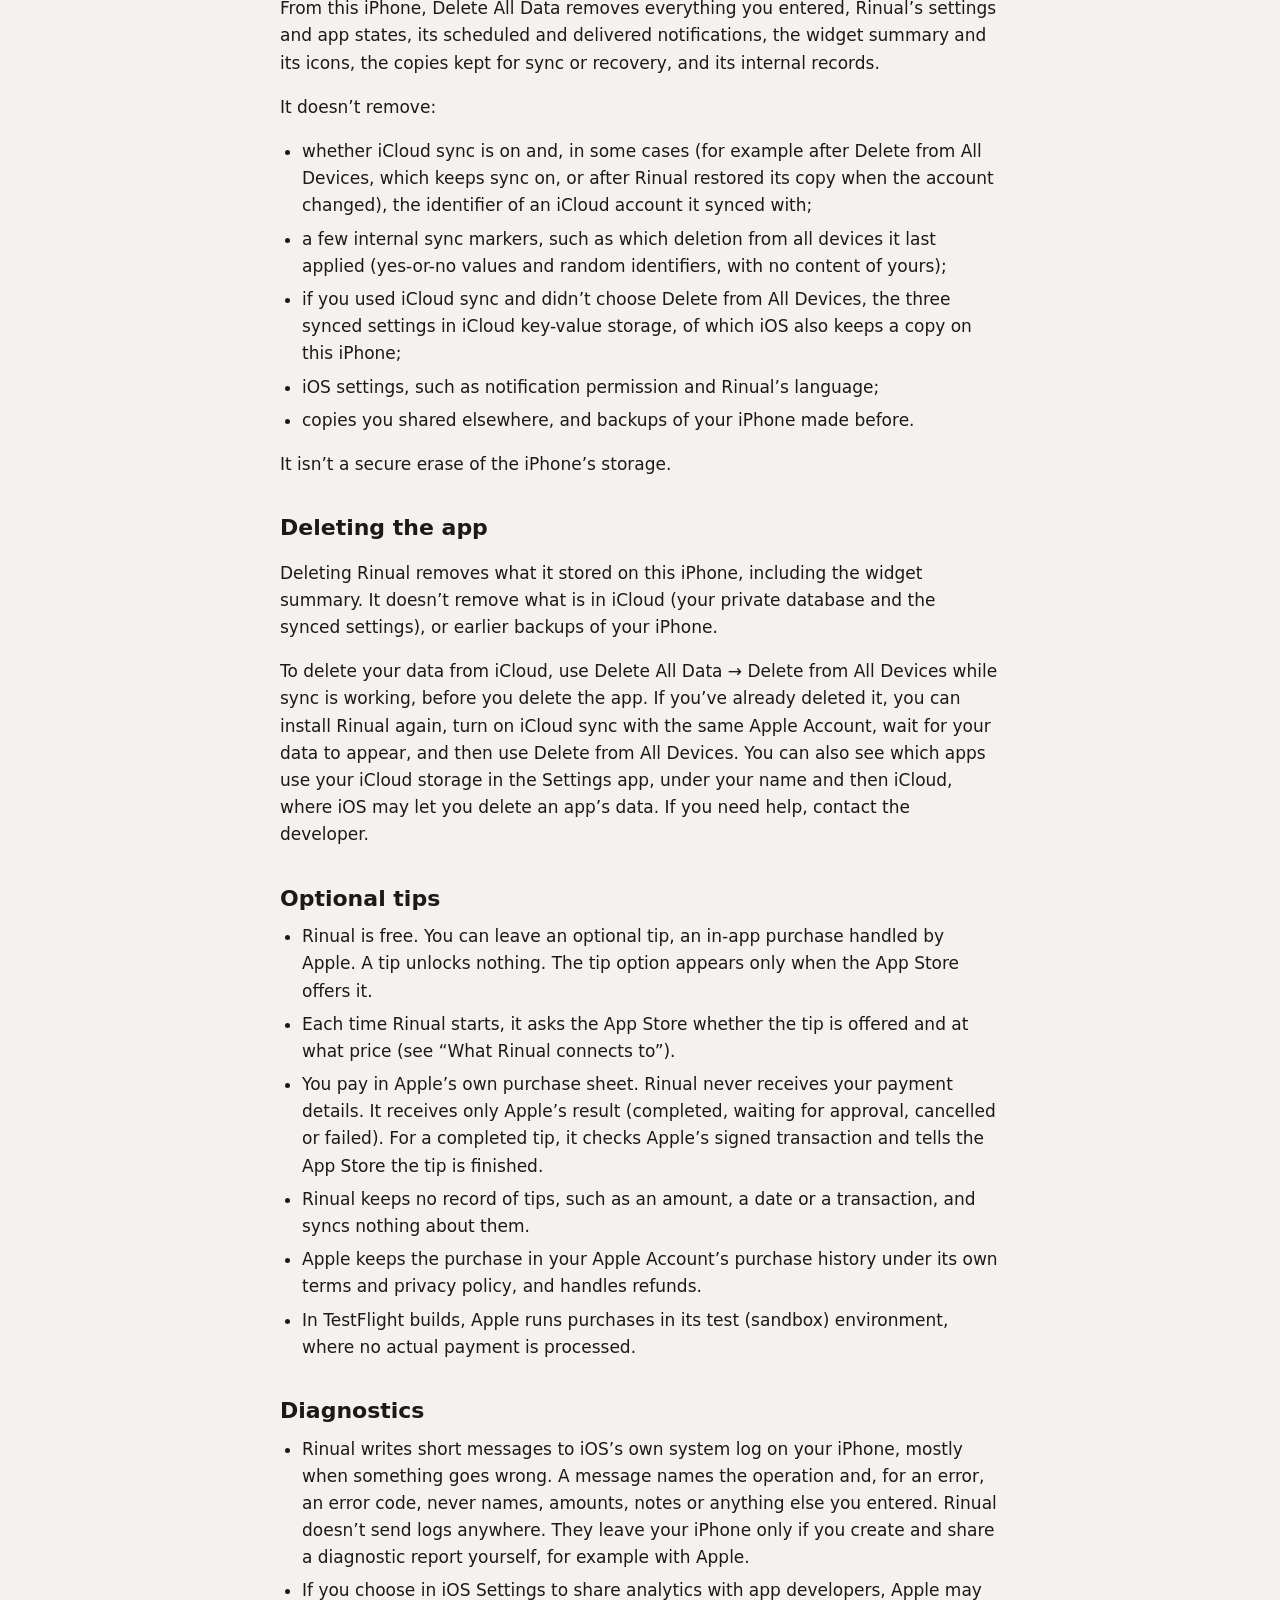
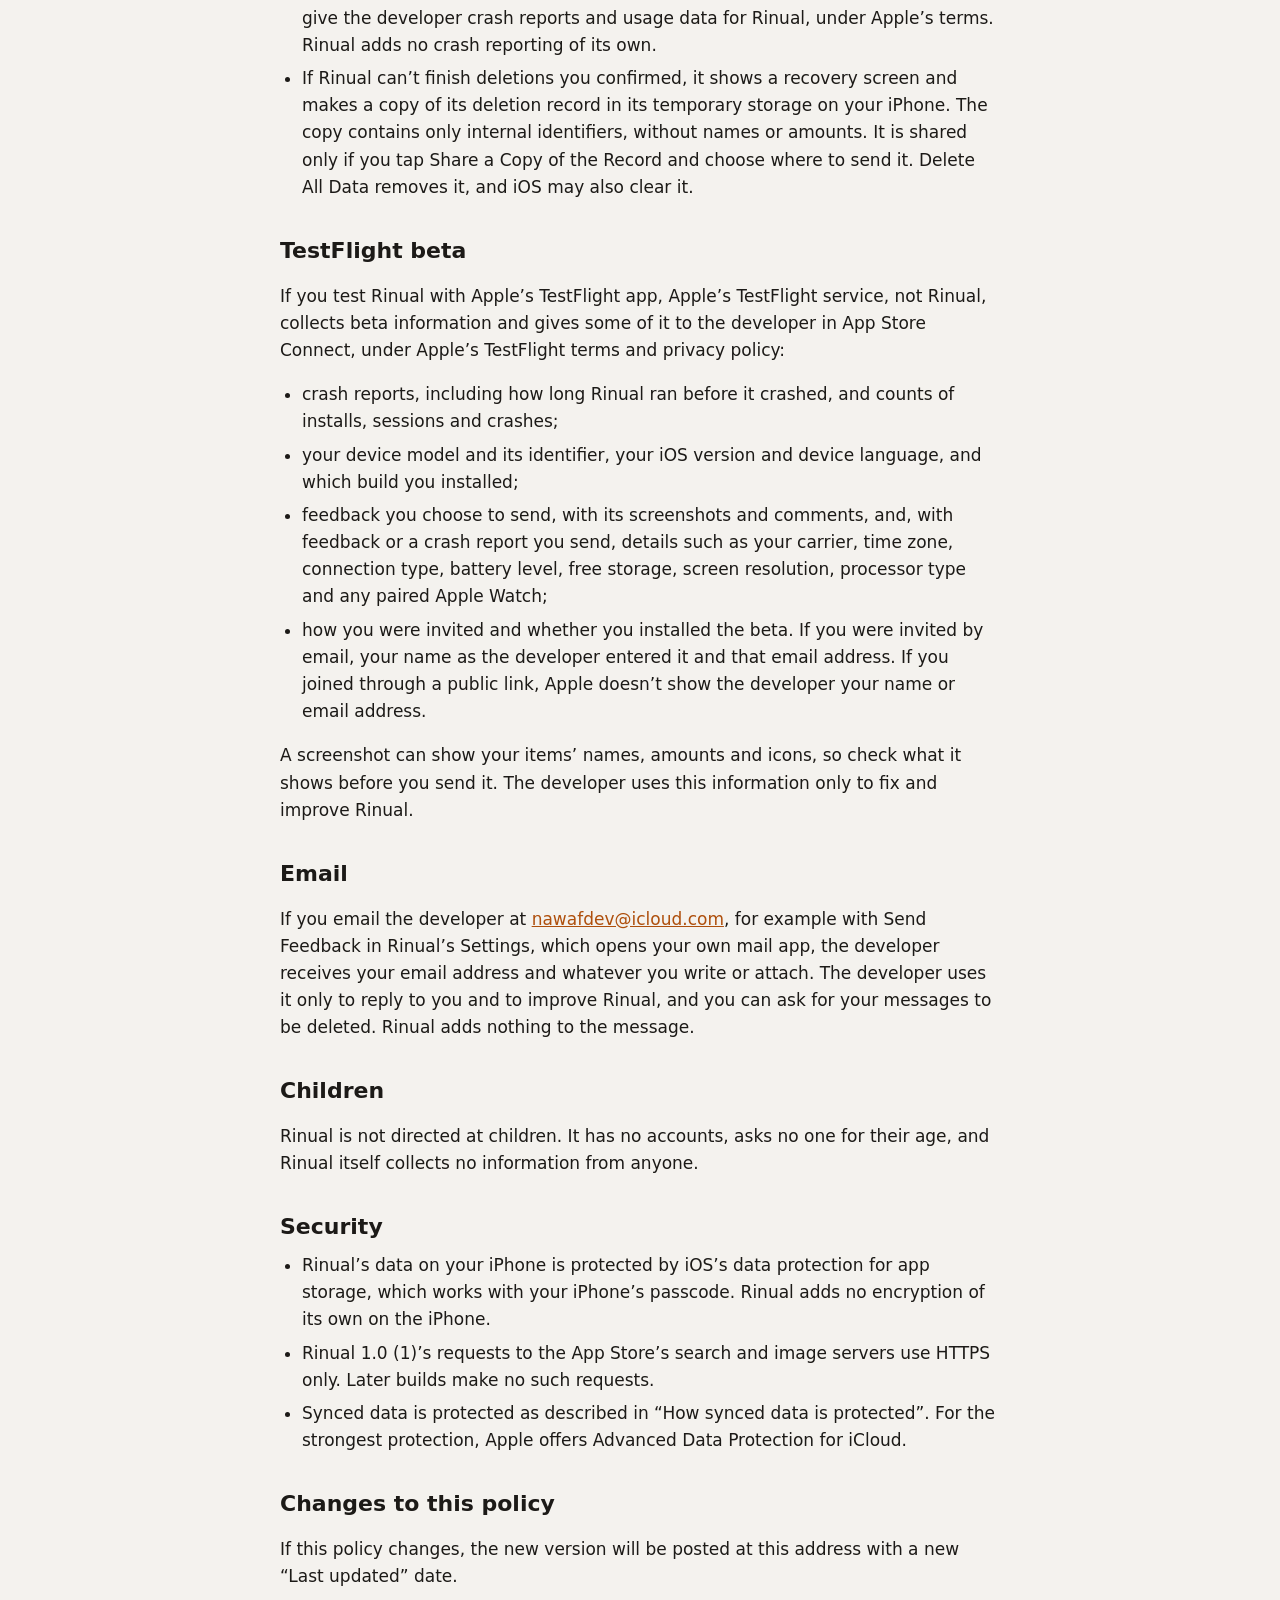
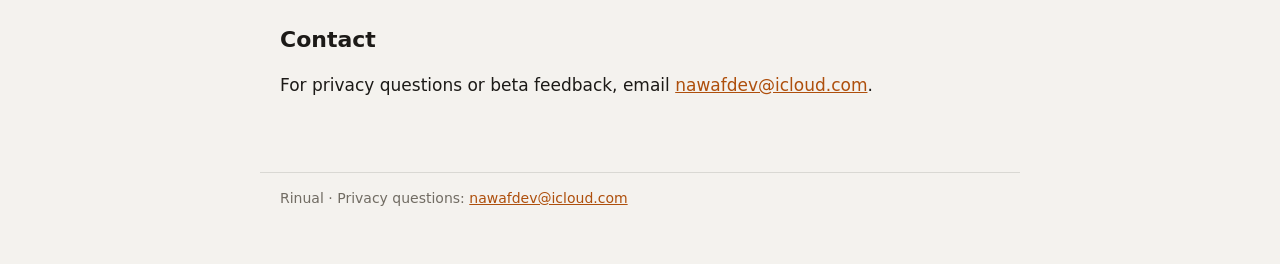
==== commit 890effe9: "Policy: builds after 1.0 (1) don't look up App Store icons; 1.0 (1)'s search kept (24 November 2026)" ====
--- a/index.html
+++ b/index.html
@@ -21,7 +21,7 @@
 <li>What you enter is stored on your iPhone. Rinual has no account and no server of its own.</li>
 <li>iCloud sync is optional and stays off until you turn it on. When it’s on, your data is kept in your own private iCloud database, which the developer can’t read.</li>
 <li>Rinual contains no advertising, analytics, tracking or crash-reporting code, and no third-party code.</li>
-<li>Rinual connects only to Apple’s services: iCloud when sync is on, the App Store for the optional tip, and the App Store’s search when you ask for an app icon.</li>
+<li>Rinual connects only to Apple’s services: iCloud when sync is on, and the App Store for the optional tip. Rinual 1.0 (1), the first TestFlight build, also uses the App Store’s search when you ask for an app icon.</li>
 <li>Apart from what Apple shares with the developer under its own terms (see “Diagnostics” and “TestFlight beta”), the developer receives information from you only if you choose to send it, such as an email or TestFlight feedback.</li>
 </ul>
 
@@ -31,9 +31,9 @@
 <li>your subscriptions, bills, renewals and payment plans (“items” below): their names, amounts and currencies, dates and schedules, categories, billing sources, card colours, notes and links;</li>
 <li>each item’s payment history, amount changes and other history;</li>
 <li>each item’s reminder settings;</li>
-<li>a subscription’s icon, if you choose a photo or an App Store icon for it.</li>
-</ul>
-<p>Rinual also stores its settings and a few small app states on your iPhone: appearance, payday, default reminder time, the App Store country or region you last chose, whether you finished the welcome screen, whether you answered “Not Now” when Rinual explained reminders, which ended free trials you’ve already been told about, category renames waiting to reach iCloud, and, if you use iCloud sync, the sync status described below.</p>
+<li>a subscription’s icon, if you choose a photo for it, or an App Store icon you chose in Rinual 1.0 (1).</li>
+</ul>
+<p>Rinual also stores its settings and a few small app states on your iPhone: appearance, payday, default reminder time, the App Store country or region you last chose in Rinual 1.0 (1), whether you finished the welcome screen, whether you answered “Not Now” when Rinual explained reminders, which ended free trials you’ve already been told about, category renames waiting to reach iCloud, and, if you use iCloud sync, the sync status described below.</p>
 <p>A billing source is a short name you type, such as “Apple Pay”. Rinual never asks for card numbers, bank details or passwords, and it refuses a billing-source name that looks like a card number.</p>
 <p>For its widgets, Rinual keeps a small summary in a storage area on your iPhone that only Rinual and its widgets use (see “Widgets”).</p>
 <p>Rinual also keeps small internal records on your iPhone, for example about a deletion that hasn’t finished. They hold internal identifiers, dates and status codes, not names or amounts.</p>
@@ -49,7 +49,7 @@
 <li>Rinual keeps your information in your own private iCloud database, so it appears on your other iPhones (or iPads running Rinual) that are signed in to the same Apple Account and have sync turned on. It counts toward your iCloud storage.</li>
 <li>Everything you enter syncs: your items and their history, payments, reminder settings, categories, billing sources and icons.</li>
 <li>Three settings also sync, through iCloud key-value storage: the default reminder time, your payday, and which ended free trials you’ve already been told about (kept as internal identifiers and dates, without names).</li>
-<li>Your appearance choice, your App Store country or region, your notification permission, and the notifications scheduled on each iPhone, including Remind Me Later, stay on that iPhone.</li>
+<li>Your appearance choice, the App Store country or region you chose in Rinual 1.0 (1), your notification permission, and the notifications scheduled on each iPhone, including Remind Me Later, stay on that iPhone.</li>
 </ul>
 <p>Your private iCloud database belongs to your Apple Account. The developer can’t read it. Rinual has no server of its own, doesn’t use iCloud’s public or shared databases, and doesn’t share your records with anyone.</p>
 <p>While sync is on, Rinual checks which iCloud account is signed in when it opens, each time you return to it, and when iOS reports an account change.</p>
@@ -92,16 +92,17 @@
 <p>Turning sync off keeps your data on this iPhone and stops syncing it and the three settings. What’s already in iCloud and on your other iPhones stays there; to delete it, see “Delete All Data”. Rinual removes its sync copy from this iPhone, and keeps the account identifier so that, if you turn sync on again, it can tell whether it’s the same account.</p>
 
 <h2>App Store icons</h2>
-<p>You can give a subscription you picked from Rinual’s list its app’s icon from the App Store. Rinual asks Apple’s iTunes Search service (itunes.apple.com) only after you tap Use App Store Icon or Choose Another App:</p>
-<ul>
-<li>For a service you picked from Rinual’s list, the request is sent as soon as the icon screen opens. It contains the service’s App Store number or, when Rinual doesn’t have one, the service’s English name from Rinual’s list.</li>
-<li>In Rinual 1.0 (1), the first TestFlight build, you could also search for a subscription you named yourself: the search box started with your subscription’s name, which you could change, and nothing was sent until you tapped Search the App Store or the keyboard’s Search key. Later builds offer only a photo for a subscription you named yourself (see “Photos”); an App Store icon it already has stays until you replace or remove it.</li>
+<p>Builds after Rinual 1.0 (1) don’t look up App Store icons and don’t contact Apple’s iTunes Search service. A service you pick from Rinual’s list shows its icon, which comes with the app; a subscription you name yourself shows a photo you choose or the first two letters of its name (see “Photos”). Nothing is downloaded to show them.</p>
+<p>Rinual 1.0 (1), the first TestFlight build, can give a subscription its app’s icon from the App Store. It asks Apple’s iTunes Search service (itunes.apple.com) only after you tap Use App Store Icon or Choose Another App:</p>
+<ul>
+<li>For a service picked from Rinual’s list, the request is sent as soon as the icon screen opens. It contains the service’s App Store number or, when Rinual doesn’t have one, the service’s English name from Rinual’s list.</li>
+<li>For a subscription you named yourself, the search box starts with its name, which you can change, and nothing is sent until you tap Search the App Store or the keyboard’s Search key.</li>
 <li>Changing the country or region, or tapping Try Again, sends the request again.</li>
 </ul>
-<p>Each request contains only the App Store number or the search term (at most 60 characters), the App Store country or region shown with it, and fixed settings that ask for apps only and, for a search, for at most 10 results. It contains no amounts, dates, notes, categories or anything about your other items. As with any internet request, Apple also receives your device’s network (IP) address and the standard details iOS adds to requests, such as the app’s name and version, the iOS version and your preferred languages. Rinual sends no cookies and keeps no web cache.</p>
-<p>To show the apps found, Rinual then downloads their icons (at most 10) from Apple’s image servers (mzstatic.com), using the addresses in Apple’s answer. These icons are kept in memory only, while the screen is open. Only the icon you tap is saved: Rinual redraws it as a small 180 × 180-pixel image without metadata and saves it with that subscription. The app’s App Store number, name and address aren’t saved.</p>
-<p>To suggest a country or region, Rinual uses, in this order: the one you last chose; your App Store account’s country, which iOS gives Rinual when a subscription’s add or edit screen shows the App Store icon option, and which isn’t sent to the developer; your iPhone’s region; or the United States. Your choice is remembered on this iPhone as soon as you change it. It isn’t synced, and Delete All Data removes it.</p>
-<p>Apple handles these requests under its own privacy policy. App icons belong to their developers.</p>
+<p>Each of its requests contains only the App Store number or the search term (at most 60 characters), the App Store country or region shown with it, and fixed settings that ask for apps only and, for a search, for at most 10 results. It contains no amounts, dates, notes, categories or anything about your other items. As with any internet request, Apple also receives your device’s network (IP) address and the standard details iOS adds to requests, such as the app’s name and version, the iOS version and your preferred languages. Rinual sends no cookies and keeps no web cache.</p>
+<p>To show the apps found, Rinual 1.0 (1) then downloads their icons (at most 10) from Apple’s image servers (mzstatic.com), using the addresses in Apple’s answer, and keeps them in memory only while the screen is open. Only the icon you tap is saved: Rinual redraws it as a small 180 × 180-pixel image without metadata and saves it with that subscription. The app’s App Store number, name and address aren’t saved.</p>
+<p>To suggest a country or region, Rinual 1.0 (1) uses, in this order: the one you last chose; your App Store account’s country, which iOS gives Rinual on the iPhone and which isn’t sent to the developer; your iPhone’s region; or the United States. Your choice is remembered on that iPhone only. It isn’t synced, later builds don’t use it, and Delete All Data removes it.</p>
+<p>An App Store icon a subscription got in Rinual 1.0 (1) stays with it in later builds, on your iPhone and, with sync on, in iCloud, until you remove it or, for a subscription you named yourself, replace it with a photo. Apple handles these requests under its own privacy policy. App icons belong to their developers.</p>
 
 <h2>Photos</h2>
 <ul>
@@ -140,7 +141,7 @@
 <ul>
 <li>iCloud, while sync is on: to sync your data and the three settings, and to check which account is signed in.</li>
 <li>The App Store, each time Rinual starts: to ask whether the optional tip is offered and at what price, and to receive tips that finish later, such as one waiting for Ask to Buy approval. These requests carry nothing you entered.</li>
-<li>The App Store’s search, only when you ask for an App Store icon (see “App Store icons”).</li>
+<li>In Rinual 1.0 (1) only: the App Store’s search, when you ask for an App Store icon (see “App Store icons”). Later builds don’t use it.</li>
 </ul>
 <p>Links open outside Rinual, and only when you tap them. A link you saved for an item opens in your browser. Links in the About section of Settings, such as Privacy Policy and Send Feedback, open in your browser or your mail app. Rinual fetches nothing for these links, such as previews.</p>
 
@@ -220,7 +221,7 @@
 <h2>Security</h2>
 <ul>
 <li>Rinual’s data on your iPhone is protected by iOS’s data protection for app storage, which works with your iPhone’s passcode. Rinual adds no encryption of its own on the iPhone.</li>
-<li>Rinual’s requests to the App Store’s search and image servers use HTTPS only.</li>
+<li>Rinual 1.0 (1)’s requests to the App Store’s search and image servers use HTTPS only. Later builds make no such requests.</li>
 <li>Synced data is protected as described in “How synced data is protected”. For the strongest protection, Apple offers Advanced Data Protection for iCloud.</li>
 </ul>
 
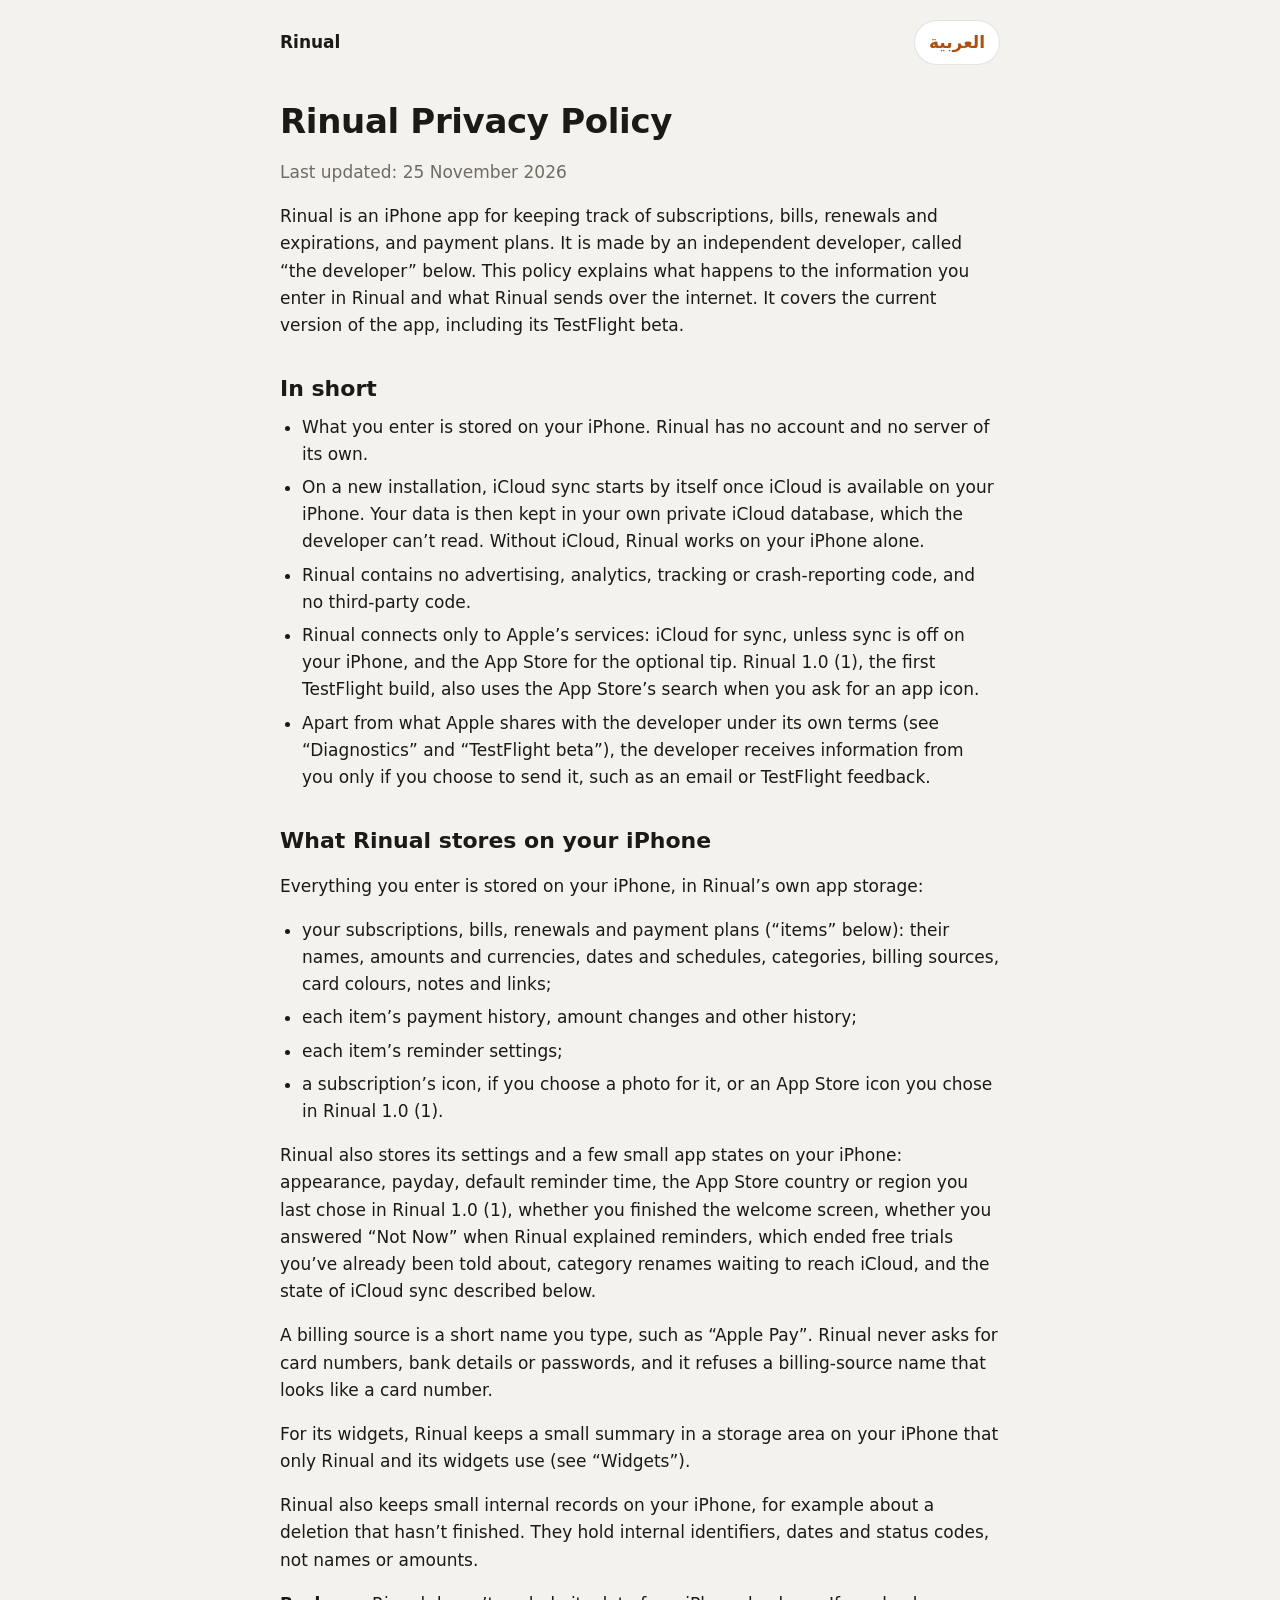
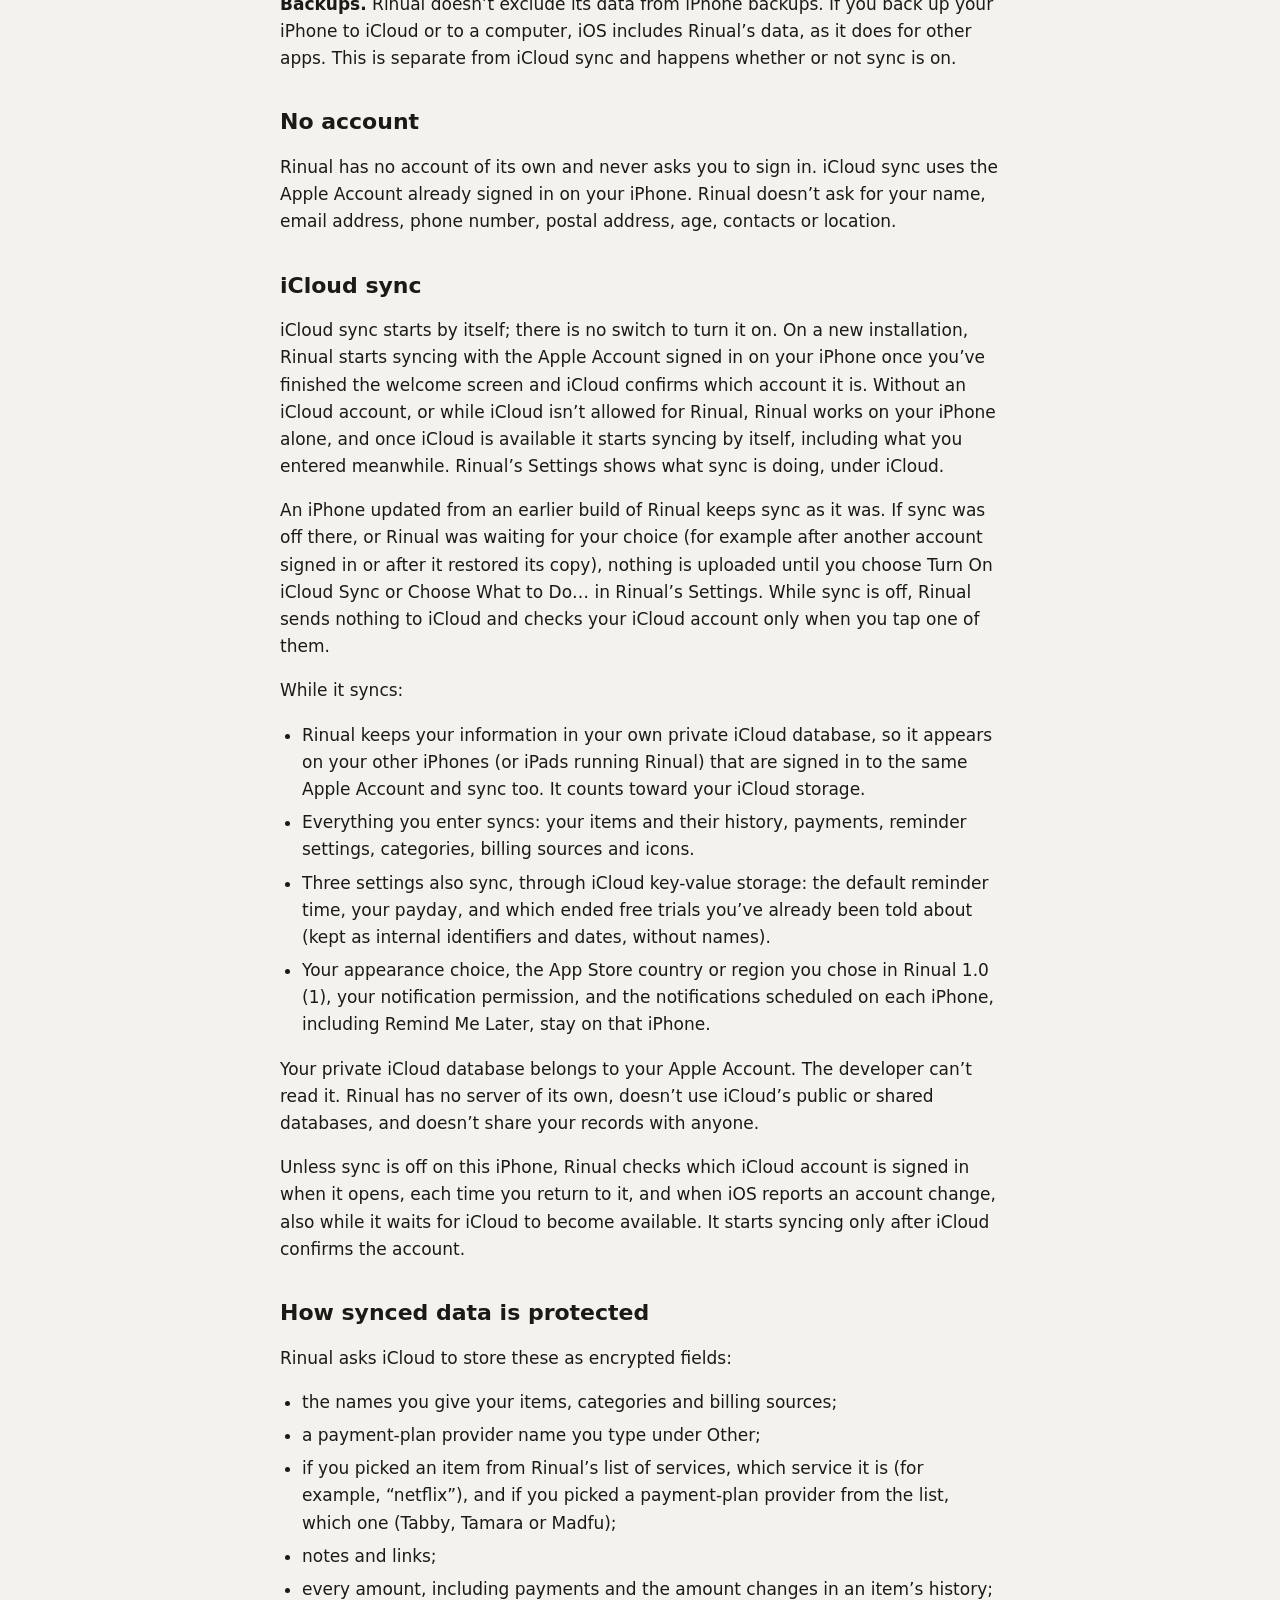
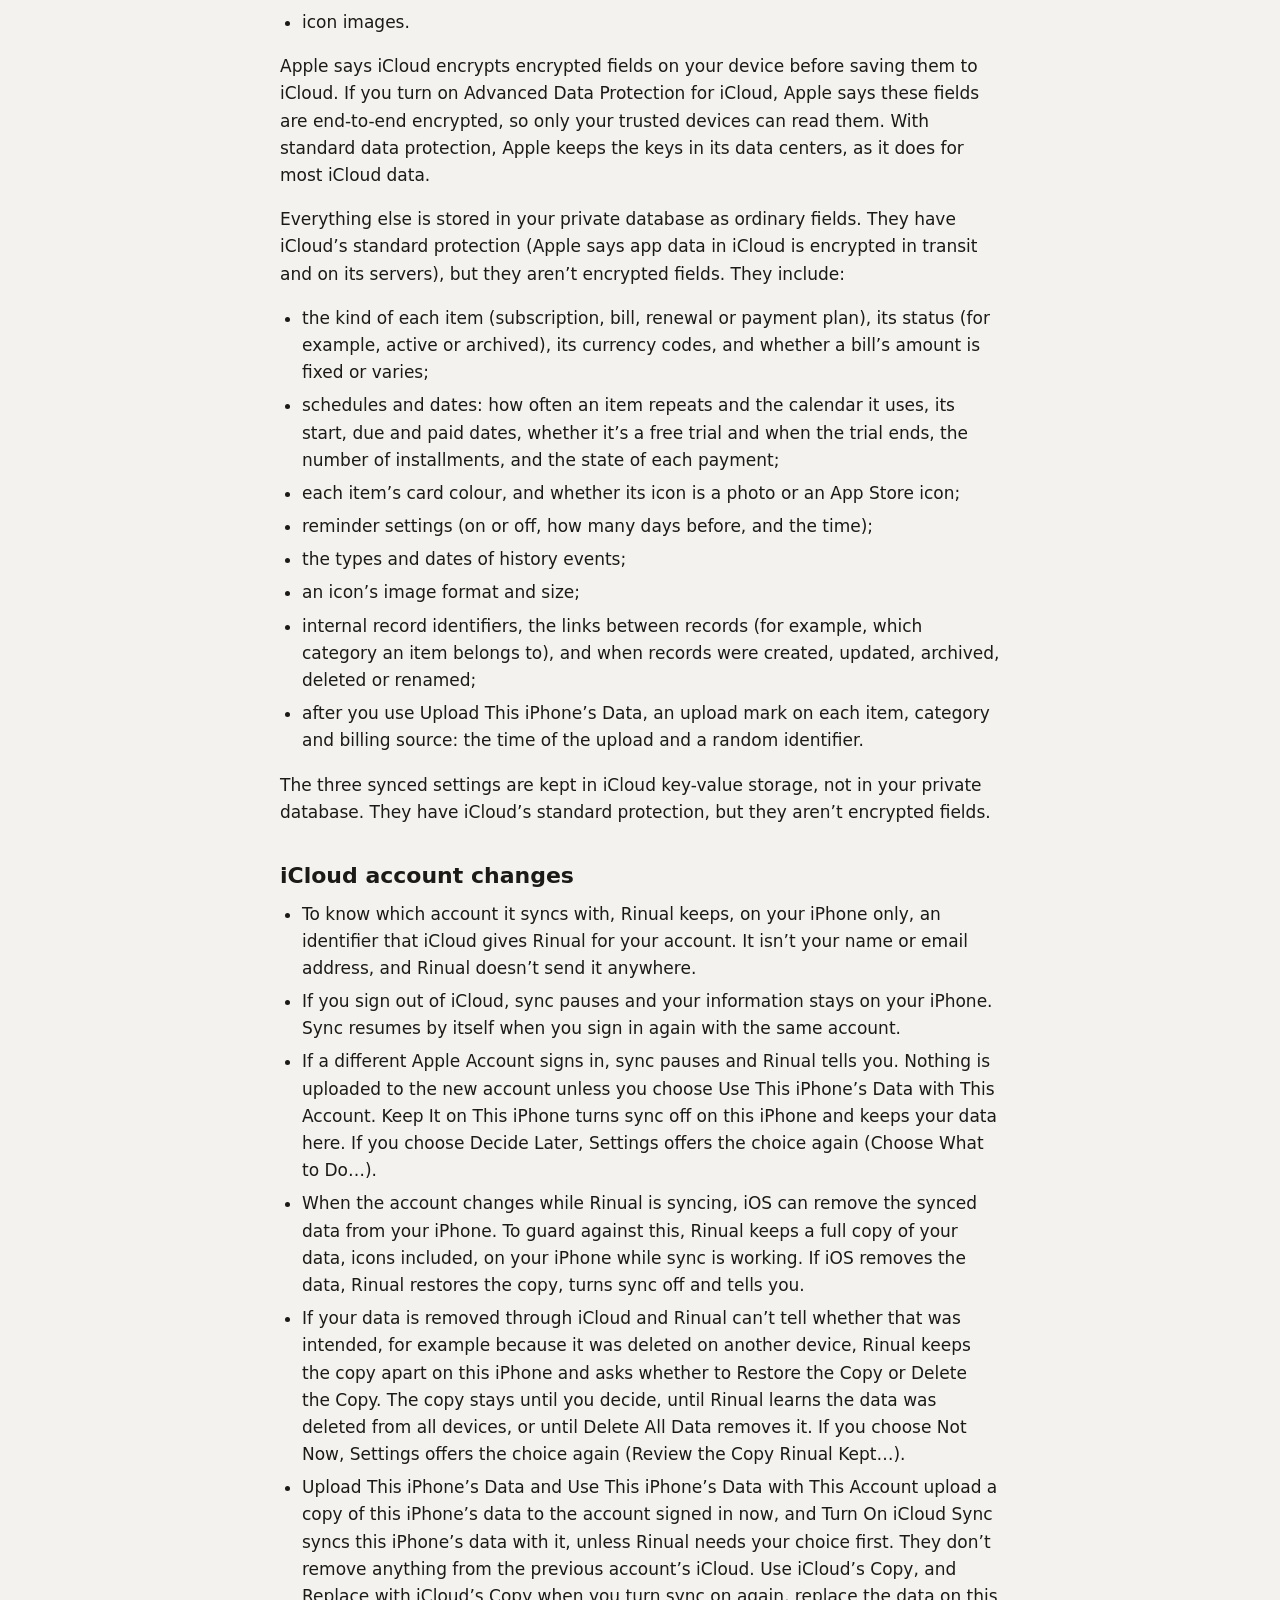
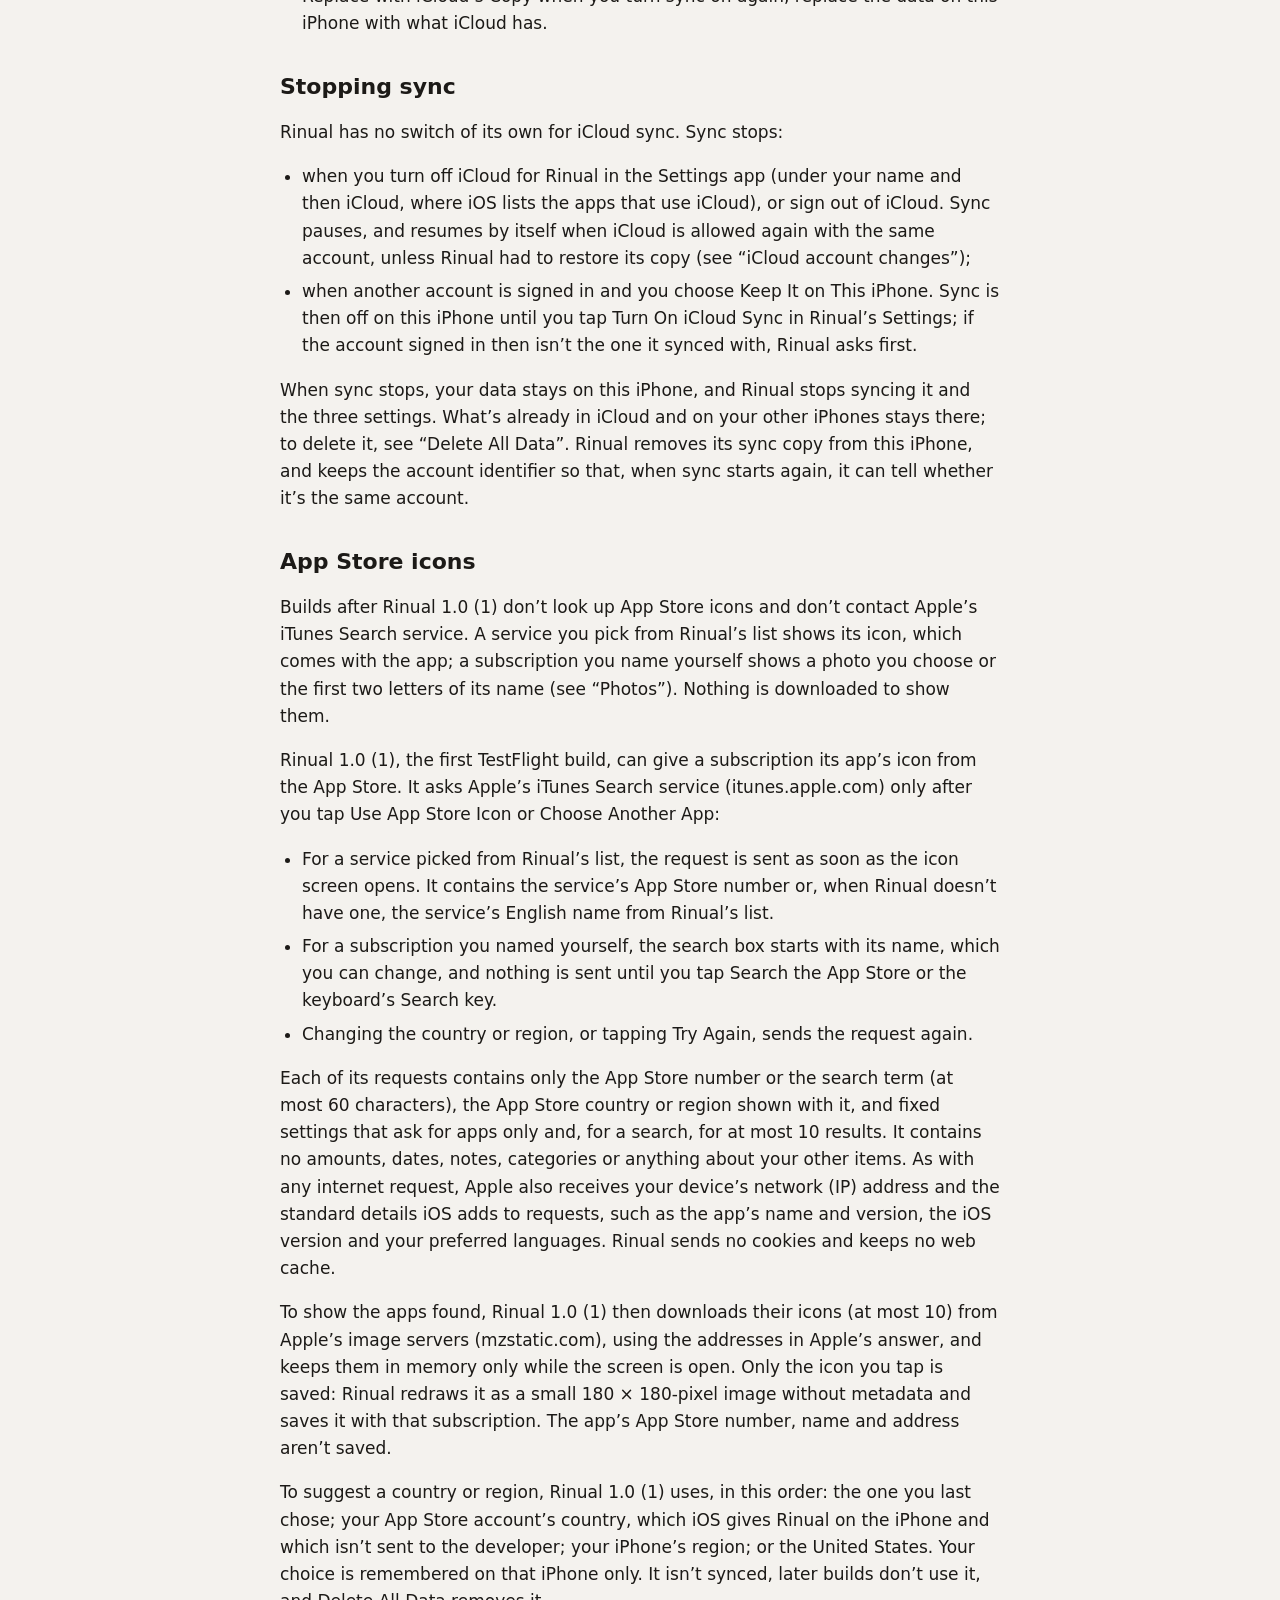
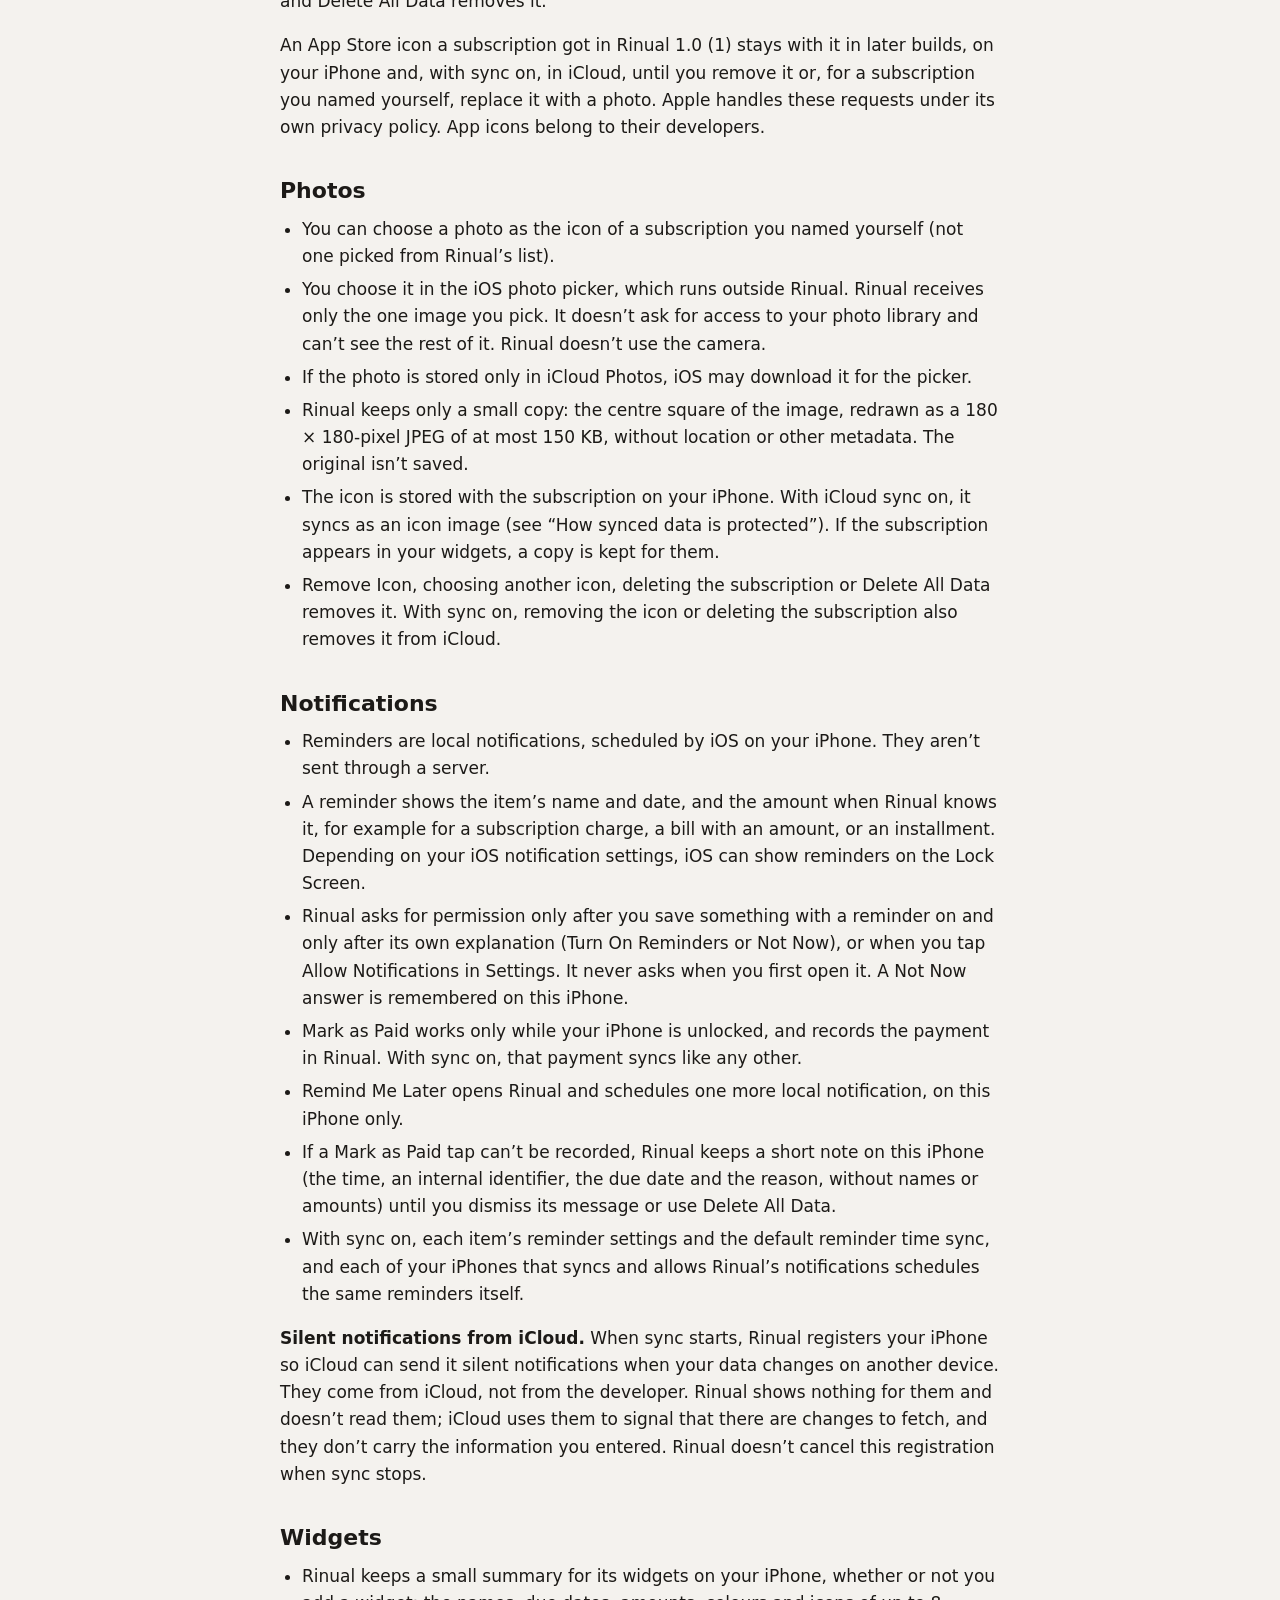
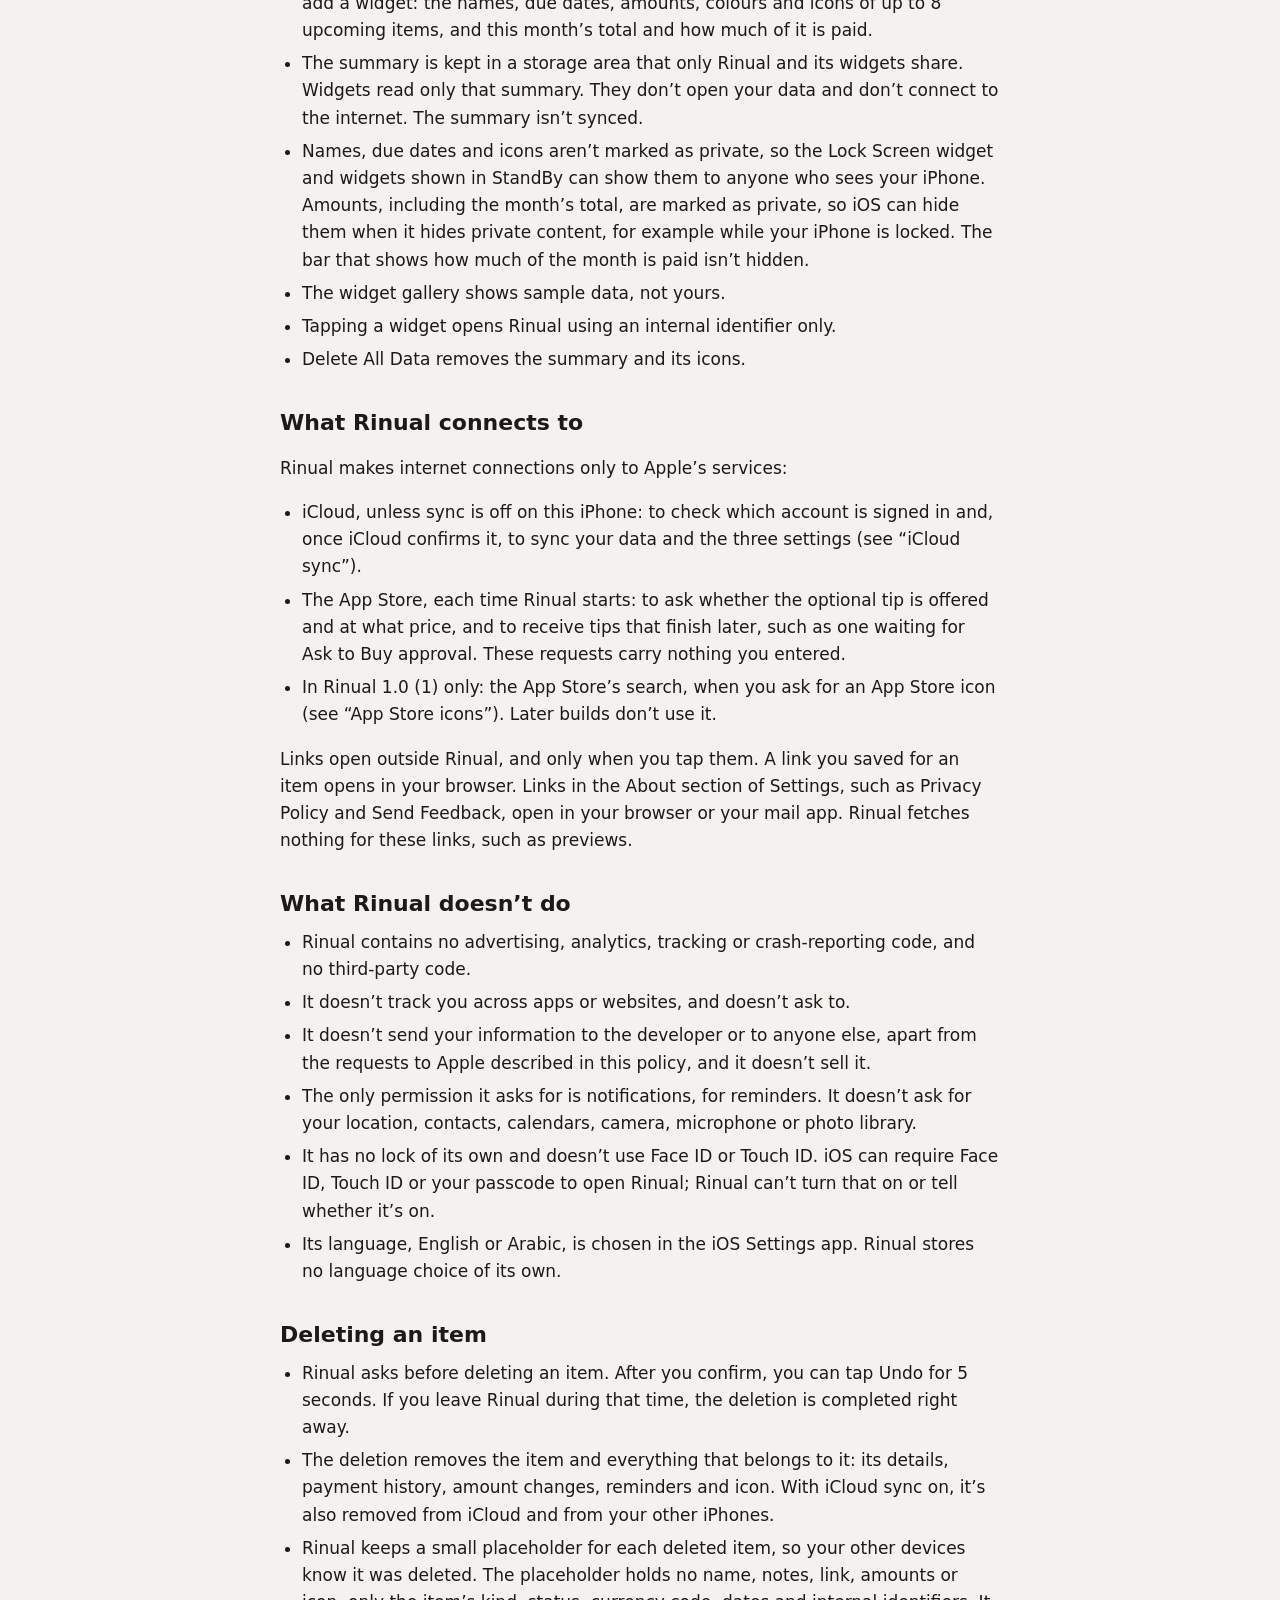
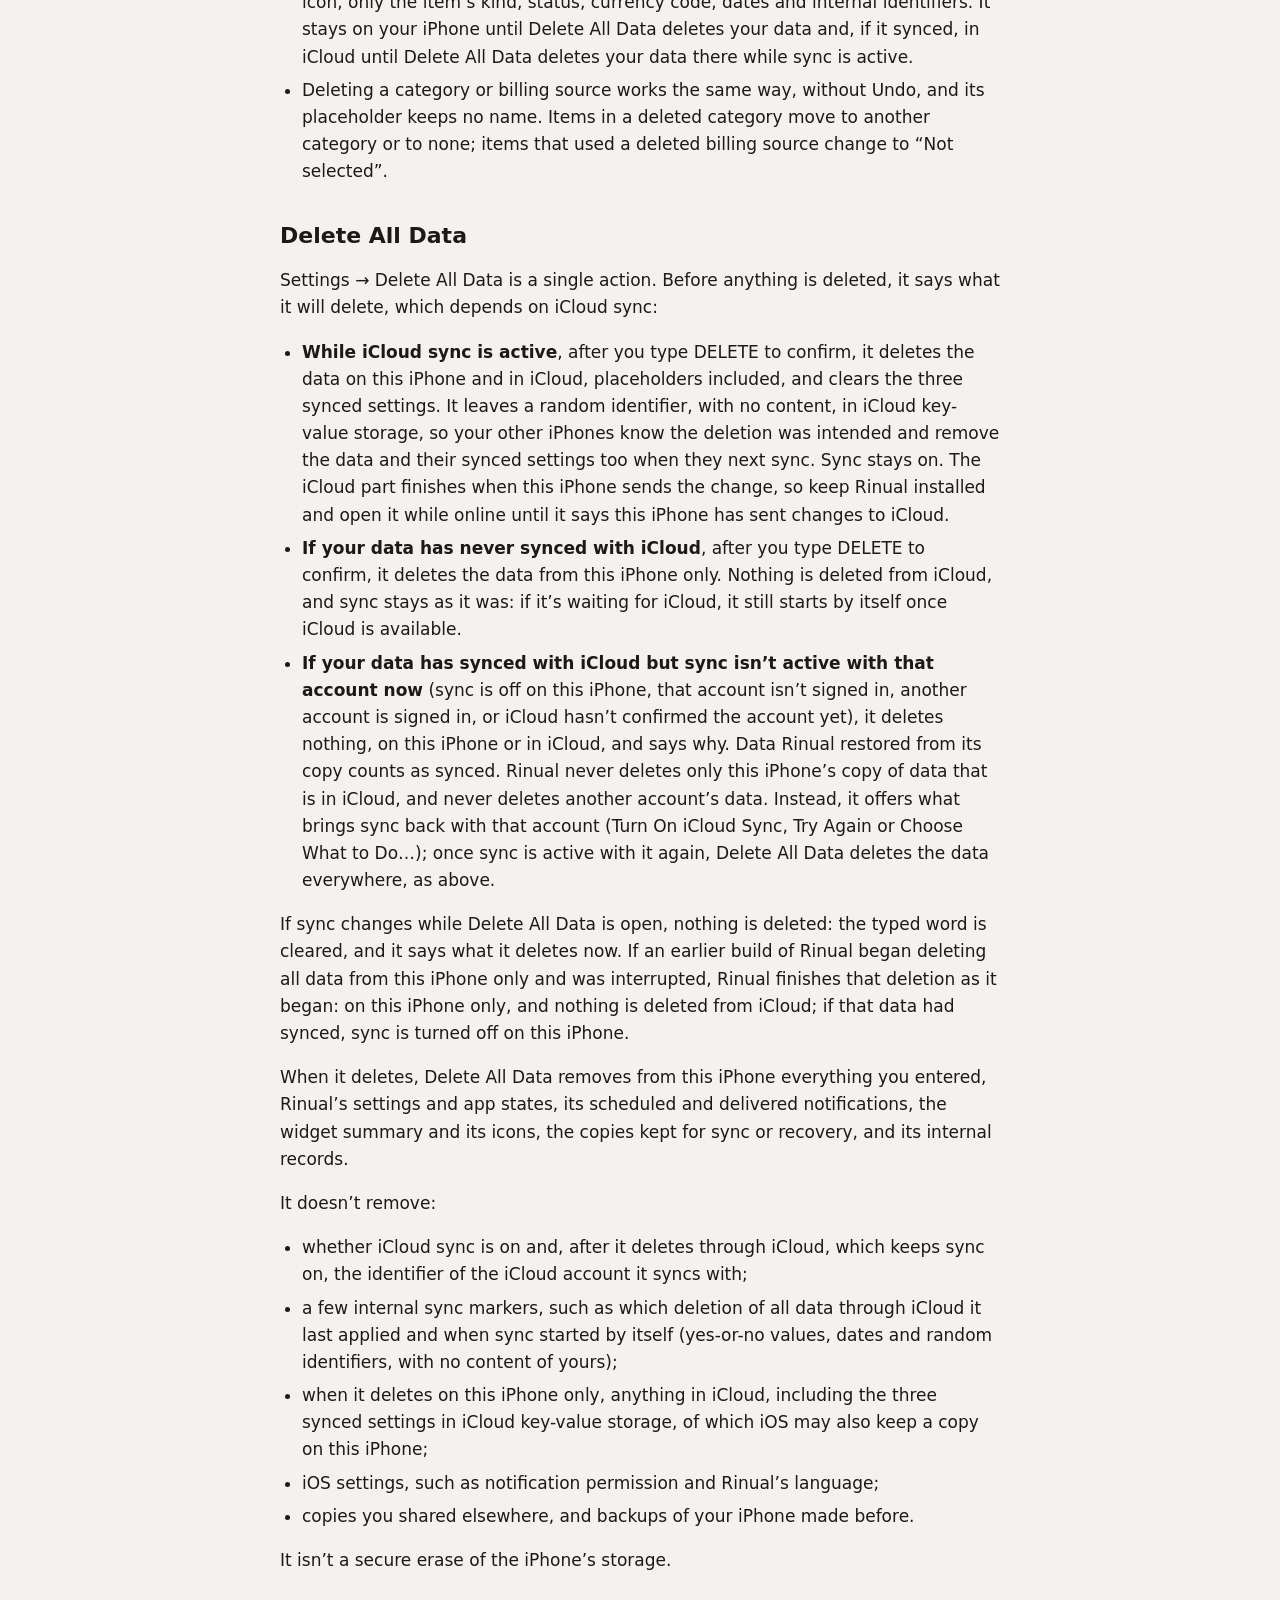
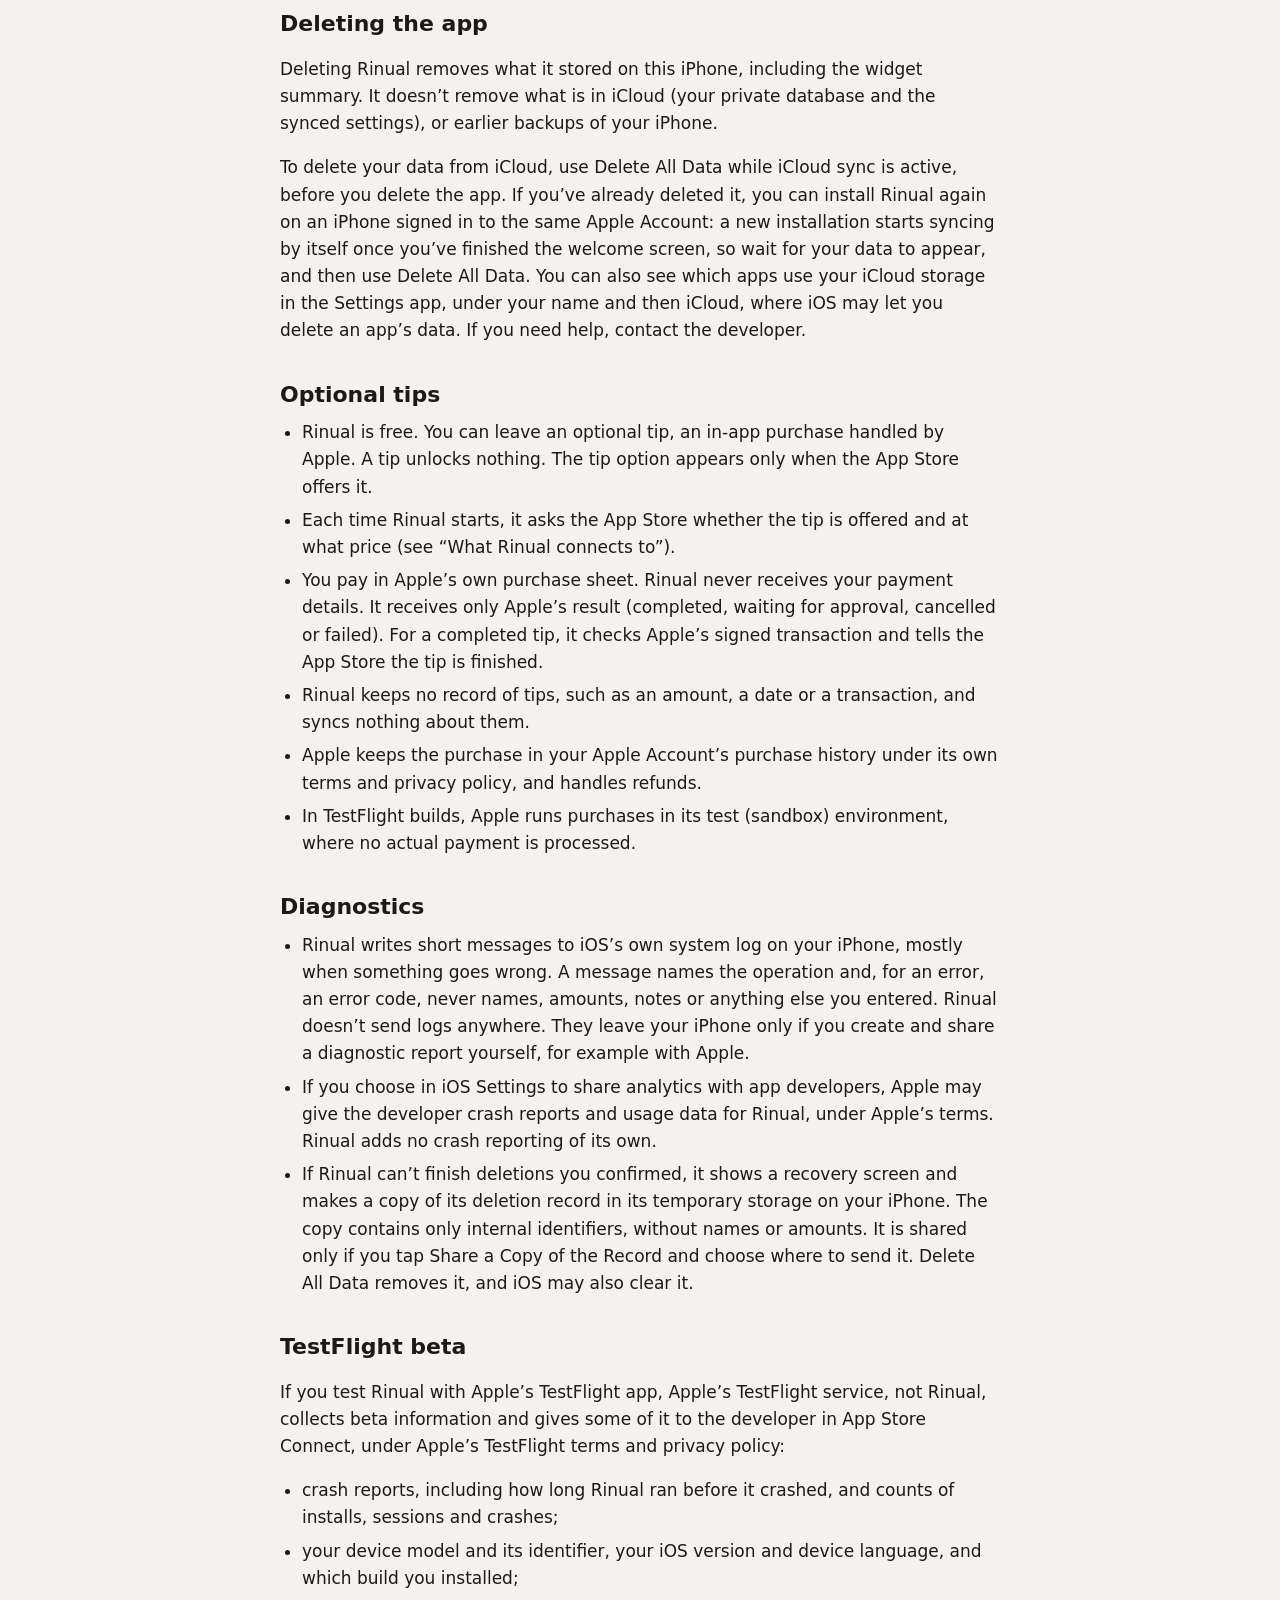
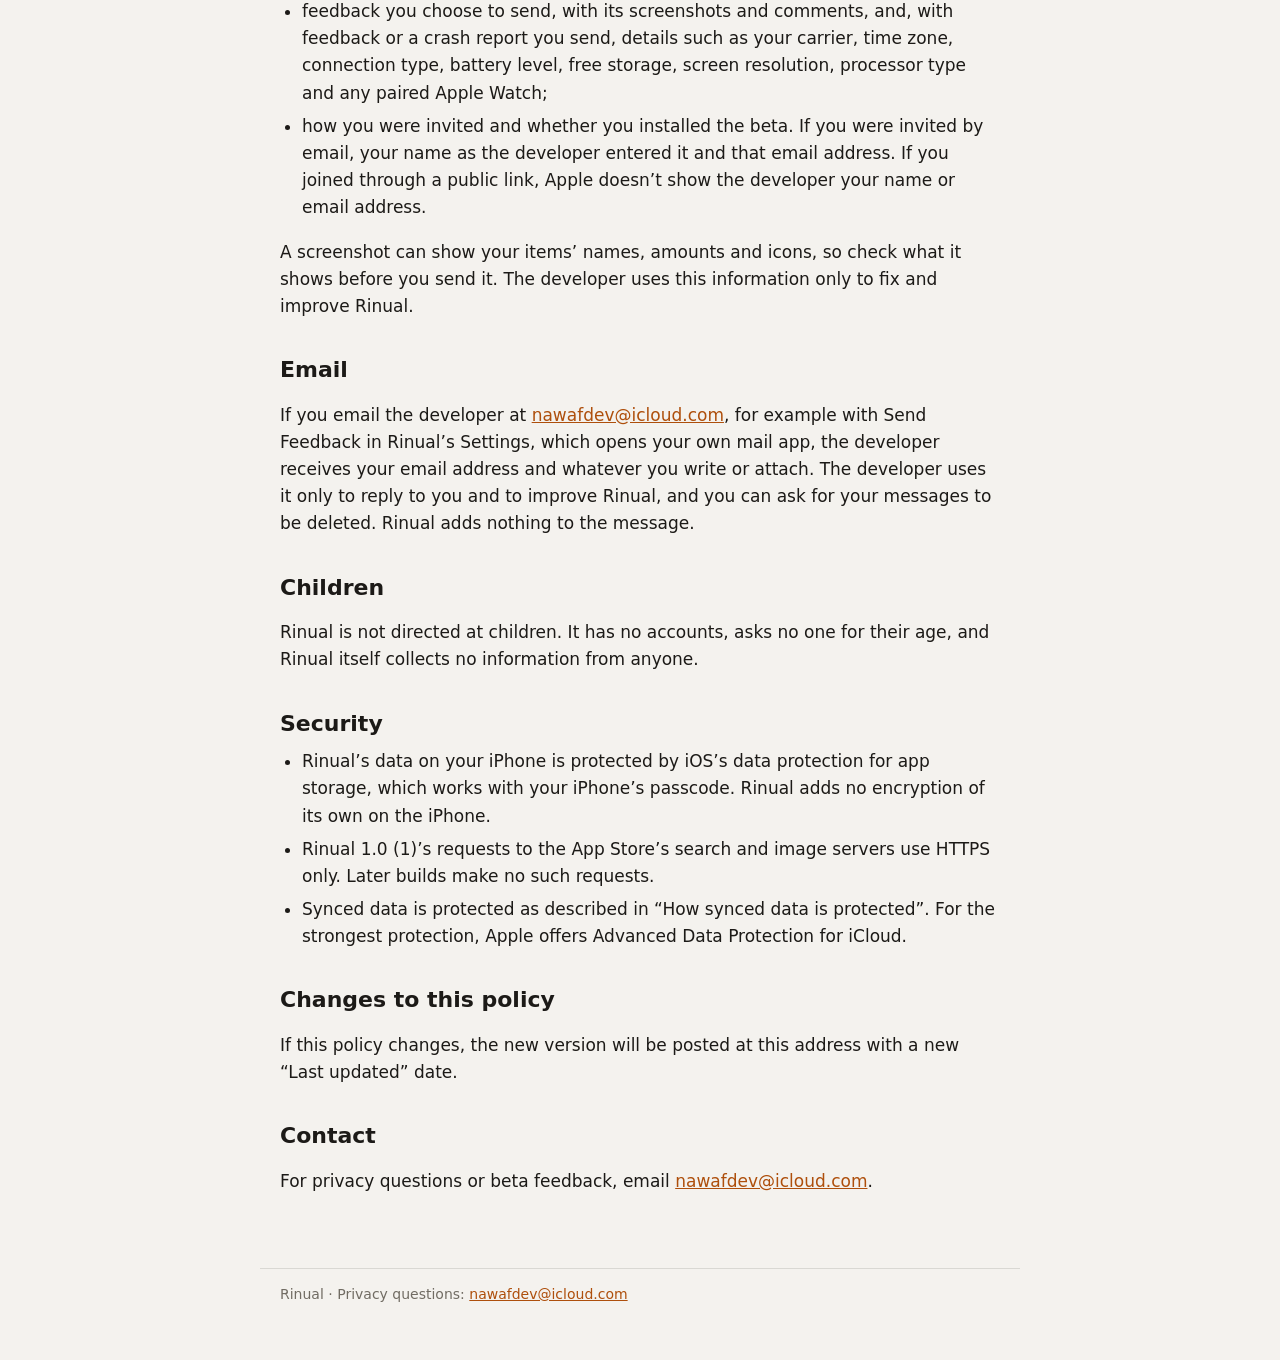
==== commit d131f42d: "Policy: iCloud sync starts by itself on a new installation; one Delete All Data that refuses synced " ====
--- a/index.html
+++ b/index.html
@@ -13,15 +13,15 @@
 <header><span class="brand">Rinual</span><nav><a href="ar/" hreflang="ar" lang="ar">العربية</a></nav></header>
 <main>
 <h1>Rinual Privacy Policy</h1>
-<p>Last updated: 24 November 2026</p>
+<p>Last updated: 25 November 2026</p>
 <p>Rinual is an iPhone app for keeping track of subscriptions, bills, renewals and expirations, and payment plans. It is made by an independent developer, called “the developer” below. This policy explains what happens to the information you enter in Rinual and what Rinual sends over the internet. It covers the current version of the app, including its TestFlight beta.</p>
 
 <h2>In short</h2>
 <ul>
 <li>What you enter is stored on your iPhone. Rinual has no account and no server of its own.</li>
-<li>iCloud sync is optional and stays off until you turn it on. When it’s on, your data is kept in your own private iCloud database, which the developer can’t read.</li>
+<li>On a new installation, iCloud sync starts by itself once iCloud is available on your iPhone. Your data is then kept in your own private iCloud database, which the developer can’t read. Without iCloud, Rinual works on your iPhone alone.</li>
 <li>Rinual contains no advertising, analytics, tracking or crash-reporting code, and no third-party code.</li>
-<li>Rinual connects only to Apple’s services: iCloud when sync is on, and the App Store for the optional tip. Rinual 1.0 (1), the first TestFlight build, also uses the App Store’s search when you ask for an app icon.</li>
+<li>Rinual connects only to Apple’s services: iCloud for sync, unless sync is off on your iPhone, and the App Store for the optional tip. Rinual 1.0 (1), the first TestFlight build, also uses the App Store’s search when you ask for an app icon.</li>
 <li>Apart from what Apple shares with the developer under its own terms (see “Diagnostics” and “TestFlight beta”), the developer receives information from you only if you choose to send it, such as an email or TestFlight feedback.</li>
 </ul>
 
@@ -33,7 +33,7 @@
 <li>each item’s reminder settings;</li>
 <li>a subscription’s icon, if you choose a photo for it, or an App Store icon you chose in Rinual 1.0 (1).</li>
 </ul>
-<p>Rinual also stores its settings and a few small app states on your iPhone: appearance, payday, default reminder time, the App Store country or region you last chose in Rinual 1.0 (1), whether you finished the welcome screen, whether you answered “Not Now” when Rinual explained reminders, which ended free trials you’ve already been told about, category renames waiting to reach iCloud, and, if you use iCloud sync, the sync status described below.</p>
+<p>Rinual also stores its settings and a few small app states on your iPhone: appearance, payday, default reminder time, the App Store country or region you last chose in Rinual 1.0 (1), whether you finished the welcome screen, whether you answered “Not Now” when Rinual explained reminders, which ended free trials you’ve already been told about, category renames waiting to reach iCloud, and the state of iCloud sync described below.</p>
 <p>A billing source is a short name you type, such as “Apple Pay”. Rinual never asks for card numbers, bank details or passwords, and it refuses a billing-source name that looks like a card number.</p>
 <p>For its widgets, Rinual keeps a small summary in a storage area on your iPhone that only Rinual and its widgets use (see “Widgets”).</p>
 <p>Rinual also keeps small internal records on your iPhone, for example about a deletion that hasn’t finished. They hold internal identifiers, dates and status codes, not names or amounts.</p>
@@ -43,16 +43,17 @@
 <p>Rinual has no account of its own and never asks you to sign in. iCloud sync uses the Apple Account already signed in on your iPhone. Rinual doesn’t ask for your name, email address, phone number, postal address, age, contacts or location.</p>
 
 <h2>iCloud sync</h2>
-<p>iCloud sync is optional. It stays off until you turn on Sync with iCloud in Rinual’s Settings. While it’s off, Rinual sends nothing to iCloud and doesn’t check your iCloud account.</p>
-<p>When you turn it on:</p>
-<ul>
-<li>Rinual keeps your information in your own private iCloud database, so it appears on your other iPhones (or iPads running Rinual) that are signed in to the same Apple Account and have sync turned on. It counts toward your iCloud storage.</li>
+<p>iCloud sync starts by itself; there is no switch to turn it on. On a new installation, Rinual starts syncing with the Apple Account signed in on your iPhone once you’ve finished the welcome screen and iCloud confirms which account it is. Without an iCloud account, or while iCloud isn’t allowed for Rinual, Rinual works on your iPhone alone, and once iCloud is available it starts syncing by itself, including what you entered meanwhile. Rinual’s Settings shows what sync is doing, under iCloud.</p>
+<p>An iPhone updated from an earlier build of Rinual keeps sync as it was. If sync was off there, or Rinual was waiting for your choice (for example after another account signed in or after it restored its copy), nothing is uploaded until you choose Turn On iCloud Sync or Choose What to Do… in Rinual’s Settings. While sync is off, Rinual sends nothing to iCloud and checks your iCloud account only when you tap one of them.</p>
+<p>While it syncs:</p>
+<ul>
+<li>Rinual keeps your information in your own private iCloud database, so it appears on your other iPhones (or iPads running Rinual) that are signed in to the same Apple Account and sync too. It counts toward your iCloud storage.</li>
 <li>Everything you enter syncs: your items and their history, payments, reminder settings, categories, billing sources and icons.</li>
 <li>Three settings also sync, through iCloud key-value storage: the default reminder time, your payday, and which ended free trials you’ve already been told about (kept as internal identifiers and dates, without names).</li>
 <li>Your appearance choice, the App Store country or region you chose in Rinual 1.0 (1), your notification permission, and the notifications scheduled on each iPhone, including Remind Me Later, stay on that iPhone.</li>
 </ul>
 <p>Your private iCloud database belongs to your Apple Account. The developer can’t read it. Rinual has no server of its own, doesn’t use iCloud’s public or shared databases, and doesn’t share your records with anyone.</p>
-<p>While sync is on, Rinual checks which iCloud account is signed in when it opens, each time you return to it, and when iOS reports an account change.</p>
+<p>Unless sync is off on this iPhone, Rinual checks which iCloud account is signed in when it opens, each time you return to it, and when iOS reports an account change, also while it waits for iCloud to become available. It starts syncing only after iCloud confirms the account.</p>
 
 <h2>How synced data is protected</h2>
 <p>Rinual asks iCloud to store these as encrypted fields:</p>
@@ -82,14 +83,19 @@
 <ul>
 <li>To know which account it syncs with, Rinual keeps, on your iPhone only, an identifier that iCloud gives Rinual for your account. It isn’t your name or email address, and Rinual doesn’t send it anywhere.</li>
 <li>If you sign out of iCloud, sync pauses and your information stays on your iPhone. Sync resumes by itself when you sign in again with the same account.</li>
-<li>If a different Apple Account signs in, sync pauses and Rinual tells you. Nothing is uploaded to the new account unless you choose Use This iPhone’s Data with This Account.</li>
+<li>If a different Apple Account signs in, sync pauses and Rinual tells you. Nothing is uploaded to the new account unless you choose Use This iPhone’s Data with This Account. Keep It on This iPhone turns sync off on this iPhone and keeps your data here. If you choose Decide Later, Settings offers the choice again (Choose What to Do…).</li>
 <li>When the account changes while Rinual is syncing, iOS can remove the synced data from your iPhone. To guard against this, Rinual keeps a full copy of your data, icons included, on your iPhone while sync is working. If iOS removes the data, Rinual restores the copy, turns sync off and tells you.</li>
-<li>If your data is removed through iCloud and Rinual can’t tell whether that was intended, for example because it was deleted on another device, Rinual keeps the copy apart on this iPhone and asks whether to Restore the Copy or Delete the Copy. The copy stays until you decide, until Rinual learns the data was deleted from all devices, or until you use Delete All Data.</li>
-<li>Upload This iPhone’s Data and Use This iPhone’s Data with This Account upload a copy of this iPhone’s data to the account signed in now. They don’t remove anything from the previous account’s iCloud. Use iCloud’s Copy replaces the data on this iPhone with what iCloud has.</li>
-</ul>
-
-<h2>Turning sync off</h2>
-<p>Turning sync off keeps your data on this iPhone and stops syncing it and the three settings. What’s already in iCloud and on your other iPhones stays there; to delete it, see “Delete All Data”. Rinual removes its sync copy from this iPhone, and keeps the account identifier so that, if you turn sync on again, it can tell whether it’s the same account.</p>
+<li>If your data is removed through iCloud and Rinual can’t tell whether that was intended, for example because it was deleted on another device, Rinual keeps the copy apart on this iPhone and asks whether to Restore the Copy or Delete the Copy. The copy stays until you decide, until Rinual learns the data was deleted from all devices, or until Delete All Data removes it. If you choose Not Now, Settings offers the choice again (Review the Copy Rinual Kept…).</li>
+<li>Upload This iPhone’s Data and Use This iPhone’s Data with This Account upload a copy of this iPhone’s data to the account signed in now, and Turn On iCloud Sync syncs this iPhone’s data with it, unless Rinual needs your choice first. They don’t remove anything from the previous account’s iCloud. Use iCloud’s Copy, and Replace with iCloud’s Copy when you turn sync on again, replace the data on this iPhone with what iCloud has.</li>
+</ul>
+
+<h2>Stopping sync</h2>
+<p>Rinual has no switch of its own for iCloud sync. Sync stops:</p>
+<ul>
+<li>when you turn off iCloud for Rinual in the Settings app (under your name and then iCloud, where iOS lists the apps that use iCloud), or sign out of iCloud. Sync pauses, and resumes by itself when iCloud is allowed again with the same account, unless Rinual had to restore its copy (see “iCloud account changes”);</li>
+<li>when another account is signed in and you choose Keep It on This iPhone. Sync is then off on this iPhone until you tap Turn On iCloud Sync in Rinual’s Settings; if the account signed in then isn’t the one it synced with, Rinual asks first.</li>
+</ul>
+<p>When sync stops, your data stays on this iPhone, and Rinual stops syncing it and the three settings. What’s already in iCloud and on your other iPhones stays there; to delete it, see “Delete All Data”. Rinual removes its sync copy from this iPhone, and keeps the account identifier so that, when sync starts again, it can tell whether it’s the same account.</p>
 
 <h2>App Store icons</h2>
 <p>Builds after Rinual 1.0 (1) don’t look up App Store icons and don’t contact Apple’s iTunes Search service. A service you pick from Rinual’s list shows its icon, which comes with the app; a subscription you name yourself shows a photo you choose or the first two letters of its name (see “Photos”). Nothing is downloaded to show them.</p>
@@ -124,7 +130,7 @@
 <li>If a Mark as Paid tap can’t be recorded, Rinual keeps a short note on this iPhone (the time, an internal identifier, the due date and the reason, without names or amounts) until you dismiss its message or use Delete All Data.</li>
 <li>With sync on, each item’s reminder settings and the default reminder time sync, and each of your iPhones that syncs and allows Rinual’s notifications schedules the same reminders itself.</li>
 </ul>
-<p><strong>Silent notifications from iCloud.</strong> When sync starts, Rinual registers your iPhone so iCloud can send it silent notifications when your data changes on another device. They come from iCloud, not from the developer. Rinual shows nothing for them and doesn’t read them; iCloud uses them to signal that there are changes to fetch, and they don’t carry the information you entered. Rinual doesn’t cancel this registration when you turn sync off.</p>
+<p><strong>Silent notifications from iCloud.</strong> When sync starts, Rinual registers your iPhone so iCloud can send it silent notifications when your data changes on another device. They come from iCloud, not from the developer. Rinual shows nothing for them and doesn’t read them; iCloud uses them to signal that there are changes to fetch, and they don’t carry the information you entered. Rinual doesn’t cancel this registration when sync stops.</p>
 
 <h2>Widgets</h2>
 <ul>
@@ -139,7 +145,7 @@
 <h2>What Rinual connects to</h2>
 <p>Rinual makes internet connections only to Apple’s services:</p>
 <ul>
-<li>iCloud, while sync is on: to sync your data and the three settings, and to check which account is signed in.</li>
+<li>iCloud, unless sync is off on this iPhone: to check which account is signed in and, once iCloud confirms it, to sync your data and the three settings (see “iCloud sync”).</li>
 <li>The App Store, each time Rinual starts: to ask whether the optional tip is offered and at what price, and to receive tips that finish later, such as one waiting for Ask to Buy approval. These requests carry nothing you entered.</li>
 <li>In Rinual 1.0 (1) only: the App Store’s search, when you ask for an App Store icon (see “App Store icons”). Later builds don’t use it.</li>
 </ul>
@@ -159,23 +165,24 @@
 <ul>
 <li>Rinual asks before deleting an item. After you confirm, you can tap Undo for 5 seconds. If you leave Rinual during that time, the deletion is completed right away.</li>
 <li>The deletion removes the item and everything that belongs to it: its details, payment history, amount changes, reminders and icon. With iCloud sync on, it’s also removed from iCloud and from your other iPhones.</li>
-<li>Rinual keeps a small placeholder for each deleted item, so your other devices know it was deleted. The placeholder holds no name, notes, link, amounts or icon, only the item’s kind, status, currency code, dates and internal identifiers. It stays on your iPhone until you use Delete All Data and, with sync on, in iCloud until you use Delete from All Devices.</li>
+<li>Rinual keeps a small placeholder for each deleted item, so your other devices know it was deleted. The placeholder holds no name, notes, link, amounts or icon, only the item’s kind, status, currency code, dates and internal identifiers. It stays on your iPhone until Delete All Data deletes your data and, if it synced, in iCloud until Delete All Data deletes your data there while sync is active.</li>
 <li>Deleting a category or billing source works the same way, without Undo, and its placeholder keeps no name. Items in a deleted category move to another category or to none; items that used a deleted billing source change to “Not selected”.</li>
 </ul>
 
 <h2>Delete All Data</h2>
-<p>Settings → Delete All Data deletes Rinual’s data after you type DELETE to confirm. While iCloud sync is working, you choose where:</p>
-<ul>
-<li><strong>Delete from All Devices</strong> deletes the data on this iPhone and in iCloud, placeholders included, and clears the three synced settings. It leaves a random identifier, with no content, in iCloud key-value storage, so your other iPhones know the deletion was intended and remove the data and their synced settings too. Sync stays on. The iCloud part finishes when this iPhone sends the change, so keep Rinual installed and open it while online until it says this iPhone has sent changes to iCloud.</li>
-<li><strong>Remove from This iPhone Only</strong> turns sync off, forgets which iCloud account this iPhone synced with, and removes the data from this iPhone. Nothing is deleted from iCloud or your other iPhones, and the synced settings stay as they are.</li>
-</ul>
-<p>When sync is paused, or off after this iPhone has synced, only Remove from This iPhone Only is available. To delete the data in iCloud from Rinual, sync must be working with the account that holds it.</p>
-<p>From this iPhone, Delete All Data removes everything you entered, Rinual’s settings and app states, its scheduled and delivered notifications, the widget summary and its icons, the copies kept for sync or recovery, and its internal records.</p>
+<p>Settings → Delete All Data is a single action. Before anything is deleted, it says what it will delete, which depends on iCloud sync:</p>
+<ul>
+<li><strong>While iCloud sync is active</strong>, after you type DELETE to confirm, it deletes the data on this iPhone and in iCloud, placeholders included, and clears the three synced settings. It leaves a random identifier, with no content, in iCloud key-value storage, so your other iPhones know the deletion was intended and remove the data and their synced settings too when they next sync. Sync stays on. The iCloud part finishes when this iPhone sends the change, so keep Rinual installed and open it while online until it says this iPhone has sent changes to iCloud.</li>
+<li><strong>If your data has never synced with iCloud</strong>, after you type DELETE to confirm, it deletes the data from this iPhone only. Nothing is deleted from iCloud, and sync stays as it was: if it’s waiting for iCloud, it still starts by itself once iCloud is available.</li>
+<li><strong>If your data has synced with iCloud but sync isn’t active with that account now</strong> (sync is off on this iPhone, that account isn’t signed in, another account is signed in, or iCloud hasn’t confirmed the account yet), it deletes nothing, on this iPhone or in iCloud, and says why. Data Rinual restored from its copy counts as synced. Rinual never deletes only this iPhone’s copy of data that is in iCloud, and never deletes another account’s data. Instead, it offers what brings sync back with that account (Turn On iCloud Sync, Try Again or Choose What to Do…); once sync is active with it again, Delete All Data deletes the data everywhere, as above.</li>
+</ul>
+<p>If sync changes while Delete All Data is open, nothing is deleted: the typed word is cleared, and it says what it deletes now. If an earlier build of Rinual began deleting all data from this iPhone only and was interrupted, Rinual finishes that deletion as it began: on this iPhone only, and nothing is deleted from iCloud; if that data had synced, sync is turned off on this iPhone.</p>
+<p>When it deletes, Delete All Data removes from this iPhone everything you entered, Rinual’s settings and app states, its scheduled and delivered notifications, the widget summary and its icons, the copies kept for sync or recovery, and its internal records.</p>
 <p>It doesn’t remove:</p>
 <ul>
-<li>whether iCloud sync is on and, in some cases (for example after Delete from All Devices, which keeps sync on, or after Rinual restored its copy when the account changed), the identifier of an iCloud account it synced with;</li>
-<li>a few internal sync markers, such as which deletion from all devices it last applied (yes-or-no values and random identifiers, with no content of yours);</li>
-<li>if you used iCloud sync and didn’t choose Delete from All Devices, the three synced settings in iCloud key-value storage, of which iOS also keeps a copy on this iPhone;</li>
+<li>whether iCloud sync is on and, after it deletes through iCloud, which keeps sync on, the identifier of the iCloud account it syncs with;</li>
+<li>a few internal sync markers, such as which deletion of all data through iCloud it last applied and when sync started by itself (yes-or-no values, dates and random identifiers, with no content of yours);</li>
+<li>when it deletes on this iPhone only, anything in iCloud, including the three synced settings in iCloud key-value storage, of which iOS may also keep a copy on this iPhone;</li>
 <li>iOS settings, such as notification permission and Rinual’s language;</li>
 <li>copies you shared elsewhere, and backups of your iPhone made before.</li>
 </ul>
@@ -183,7 +190,7 @@
 
 <h2>Deleting the app</h2>
 <p>Deleting Rinual removes what it stored on this iPhone, including the widget summary. It doesn’t remove what is in iCloud (your private database and the synced settings), or earlier backups of your iPhone.</p>
-<p>To delete your data from iCloud, use Delete All Data → Delete from All Devices while sync is working, before you delete the app. If you’ve already deleted it, you can install Rinual again, turn on iCloud sync with the same Apple Account, wait for your data to appear, and then use Delete from All Devices. You can also see which apps use your iCloud storage in the Settings app, under your name and then iCloud, where iOS may let you delete an app’s data. If you need help, contact the developer.</p>
+<p>To delete your data from iCloud, use Delete All Data while iCloud sync is active, before you delete the app. If you’ve already deleted it, you can install Rinual again on an iPhone signed in to the same Apple Account: a new installation starts syncing by itself once you’ve finished the welcome screen, so wait for your data to appear, and then use Delete All Data. You can also see which apps use your iCloud storage in the Settings app, under your name and then iCloud, where iOS may let you delete an app’s data. If you need help, contact the developer.</p>
 
 <h2>Optional tips</h2>
 <ul>
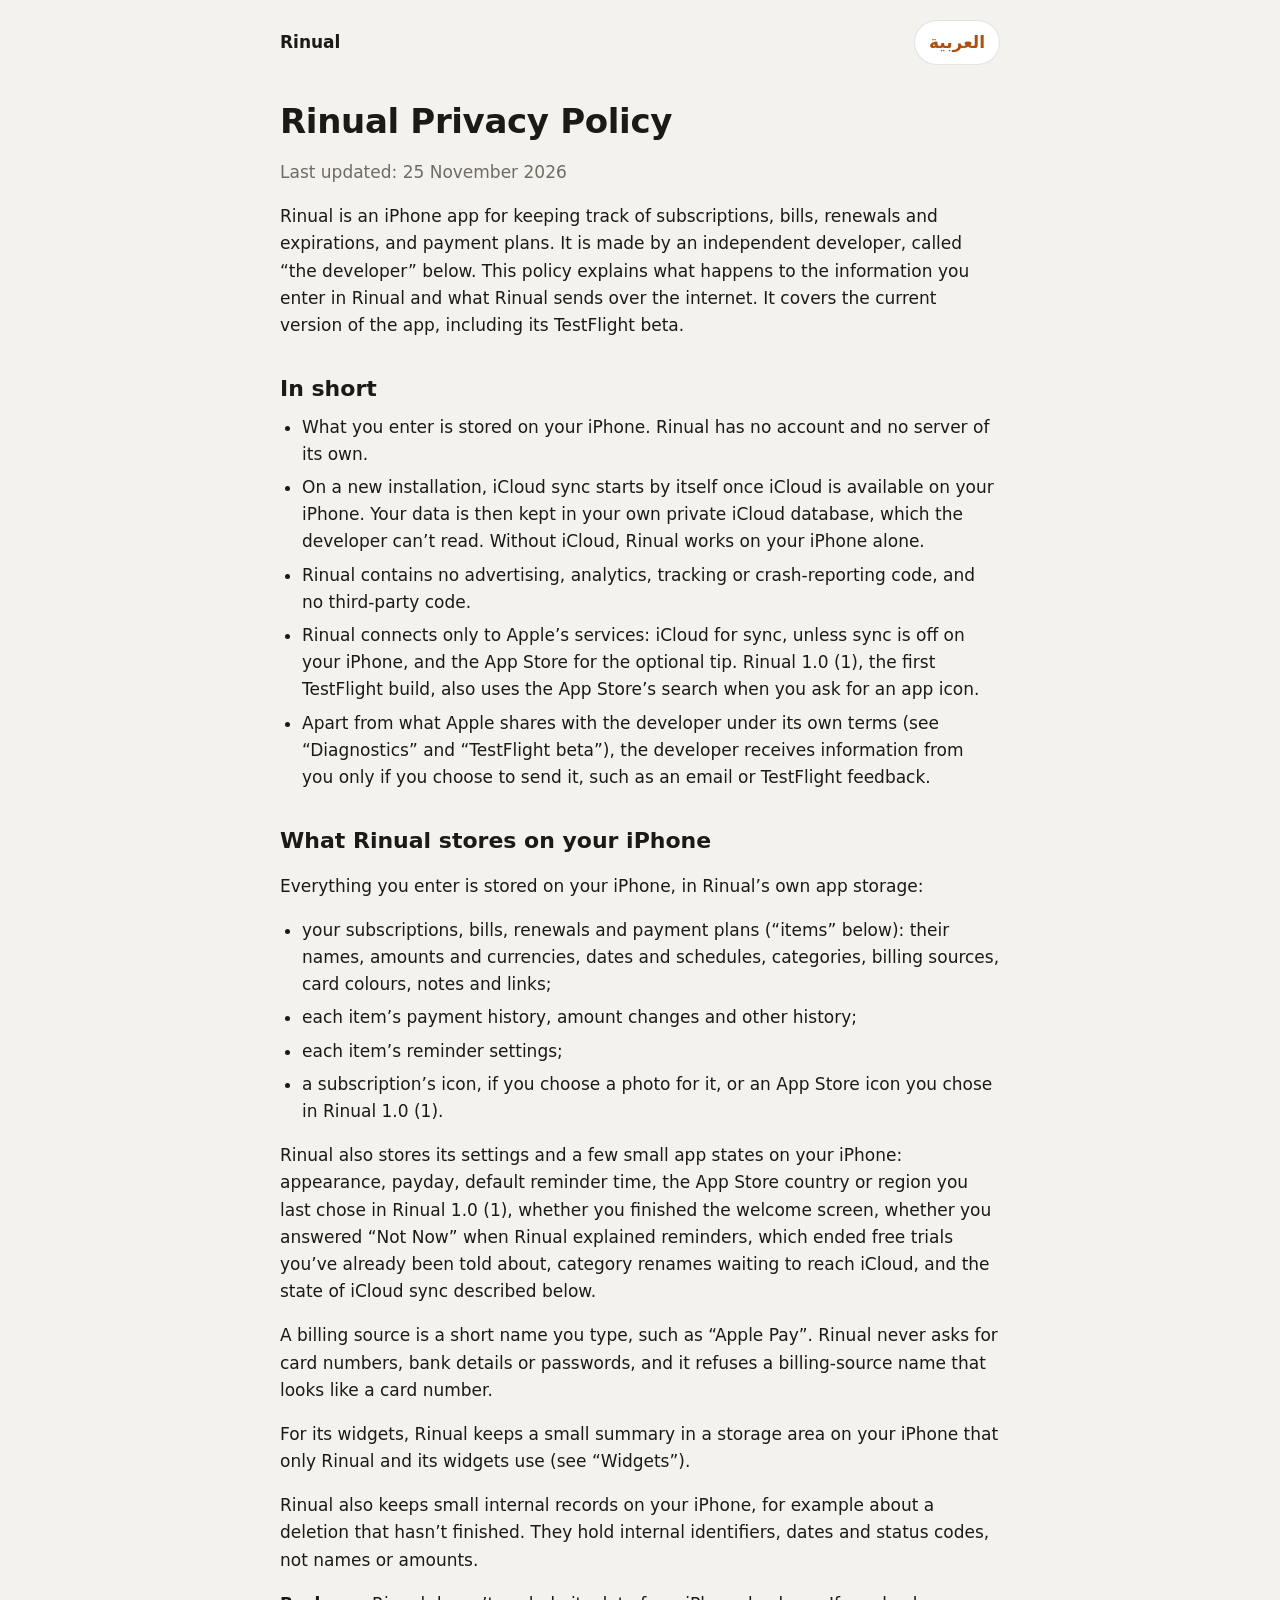
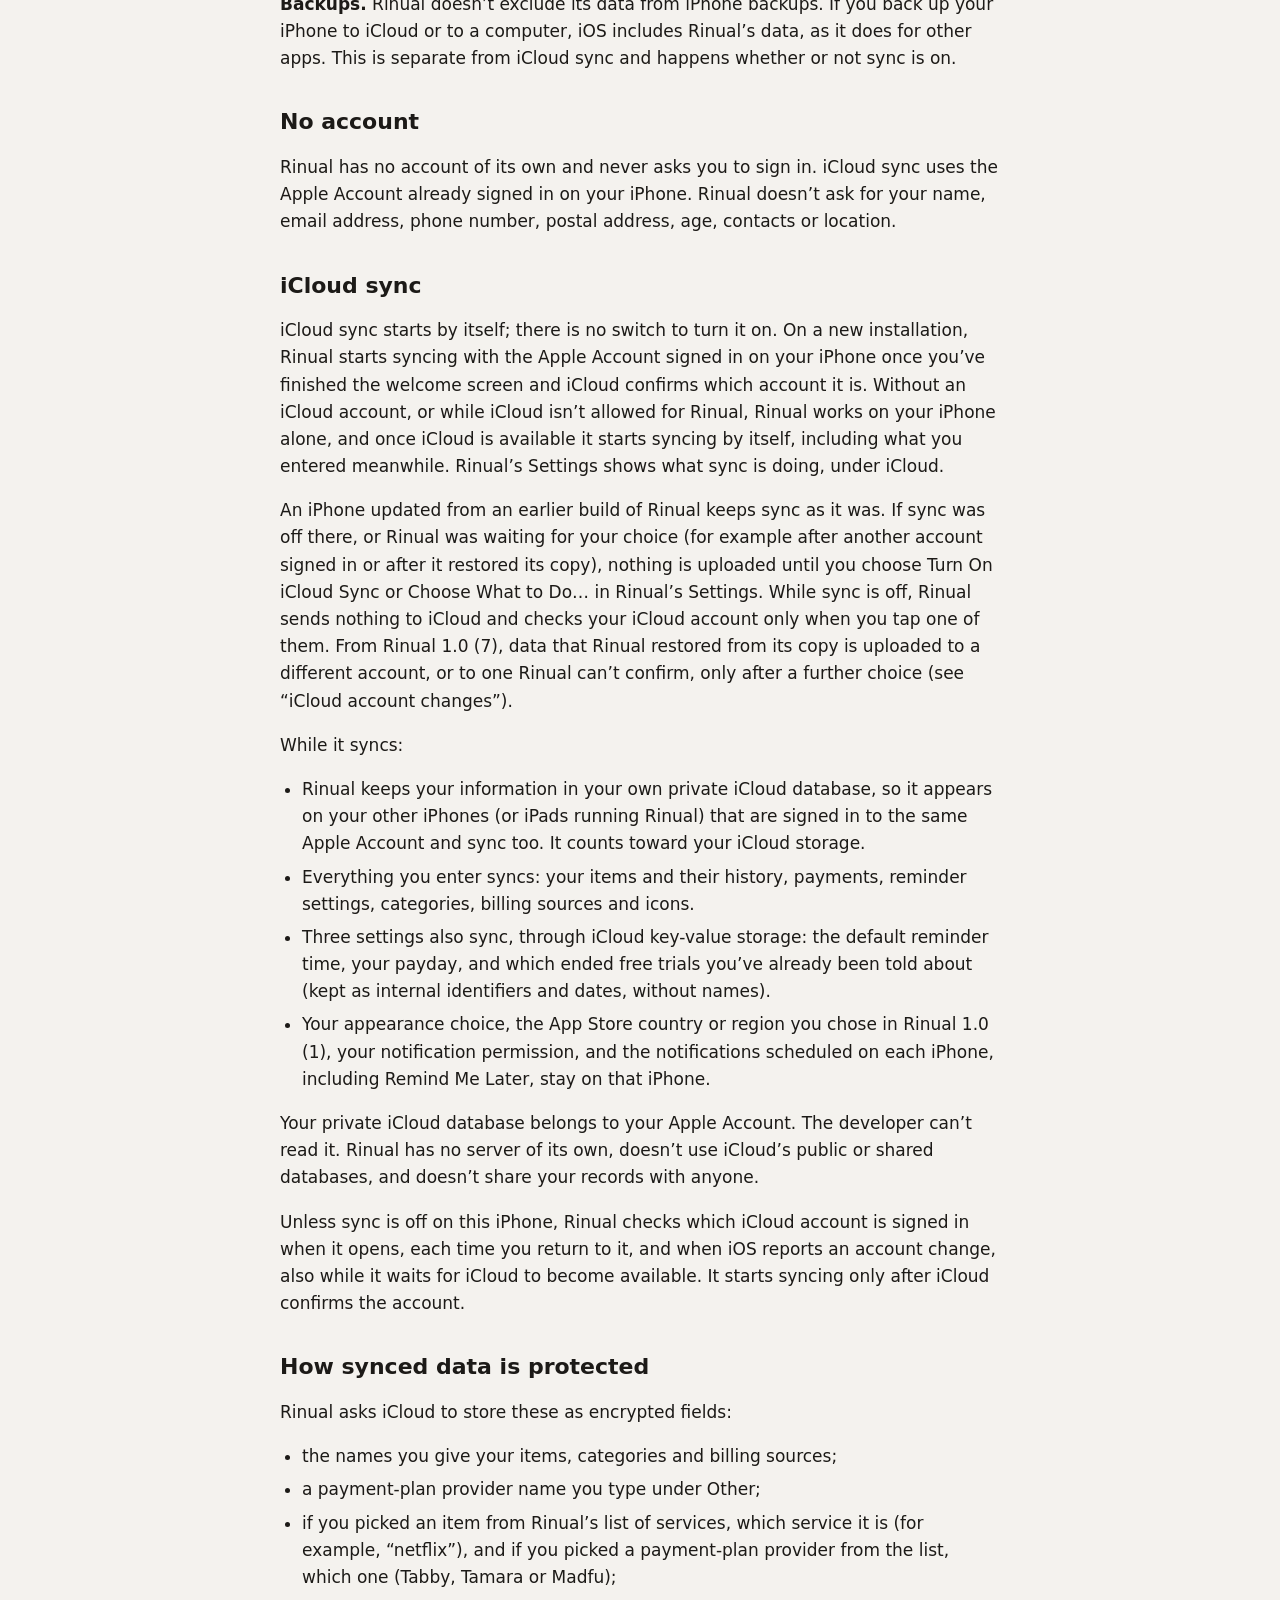
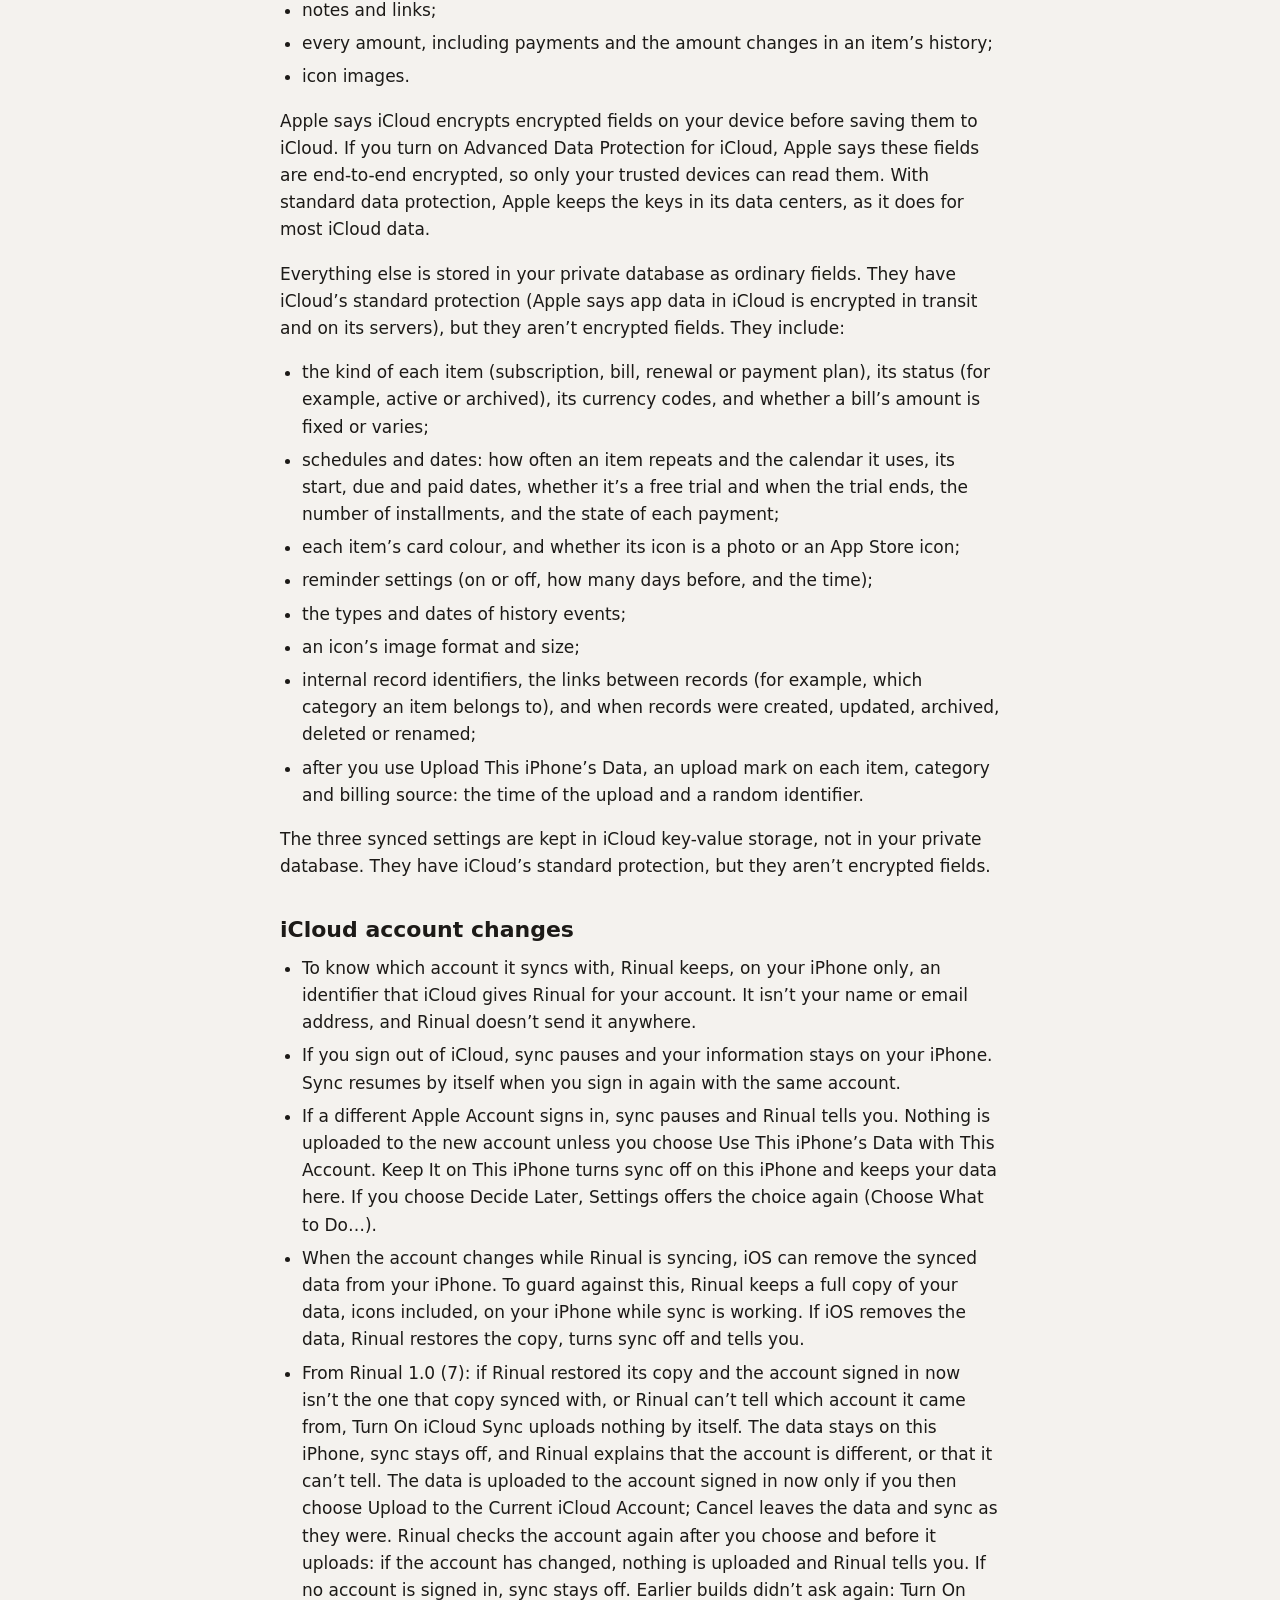
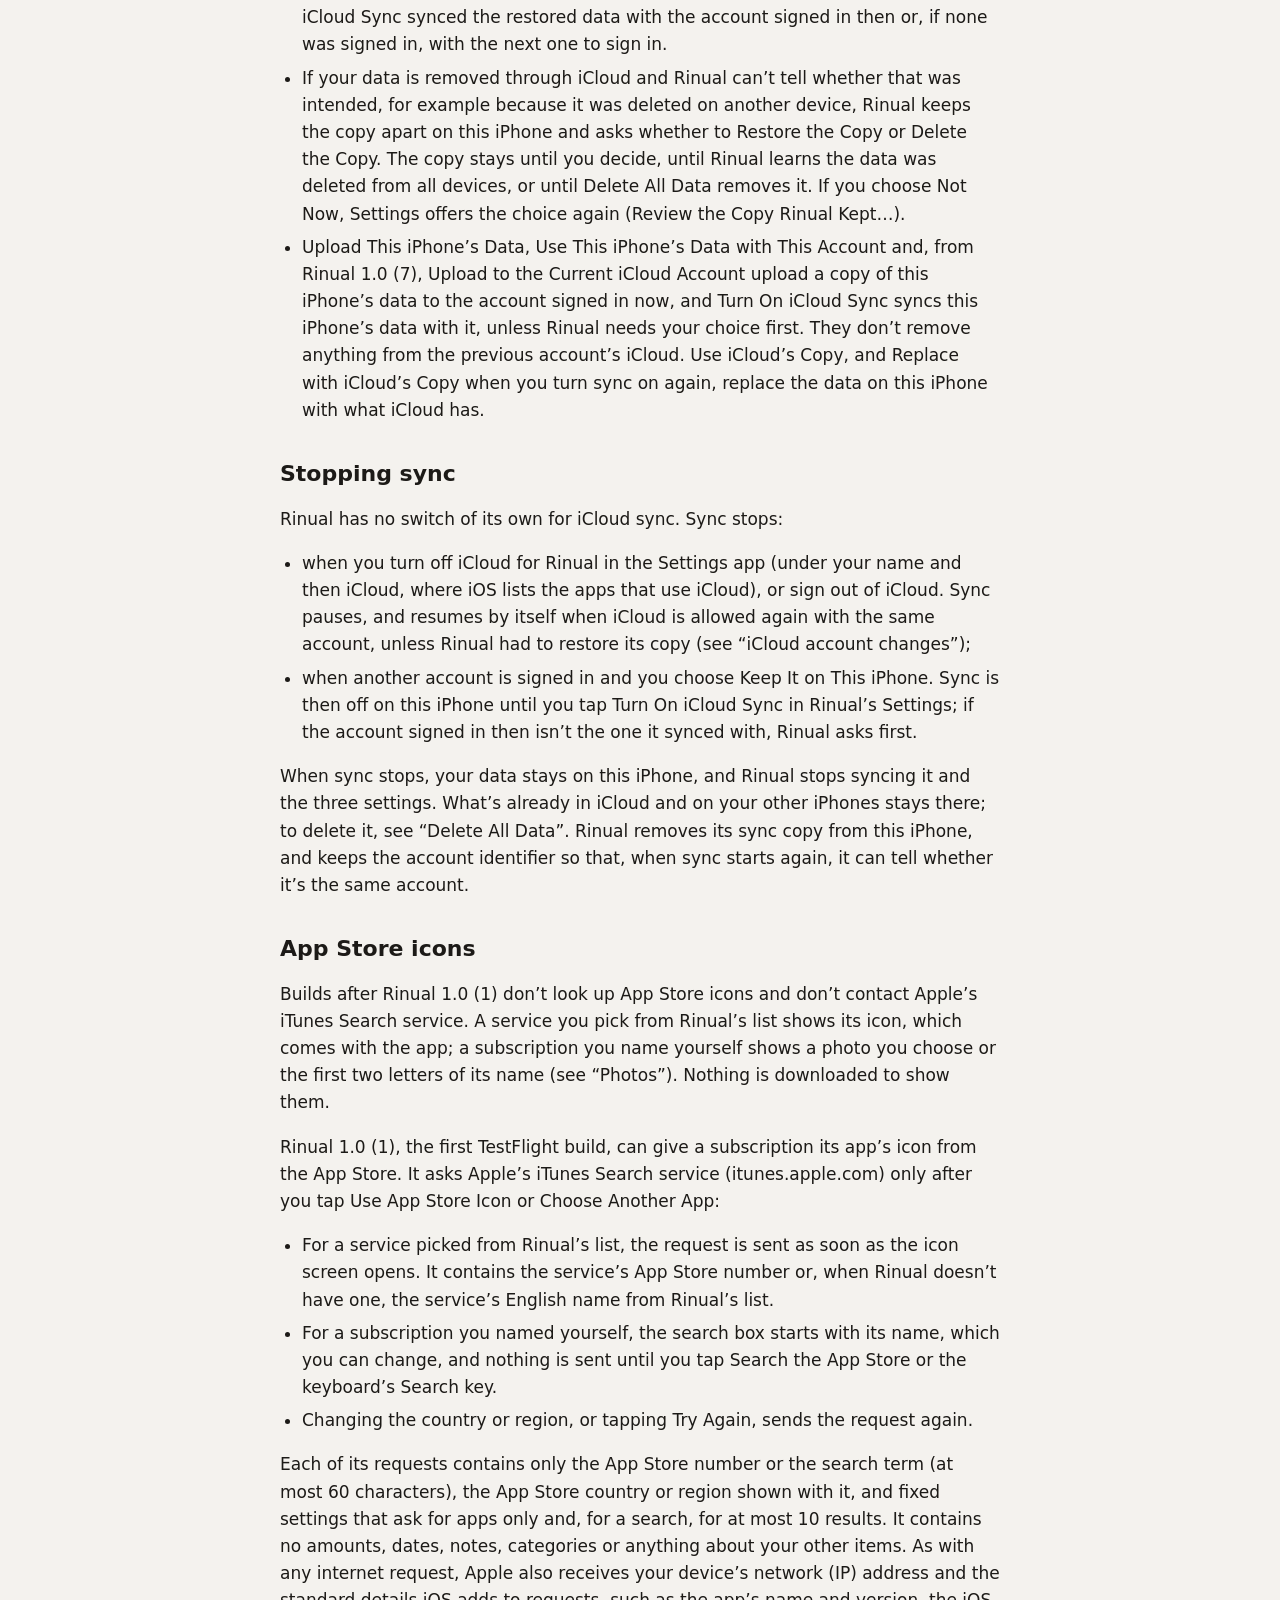
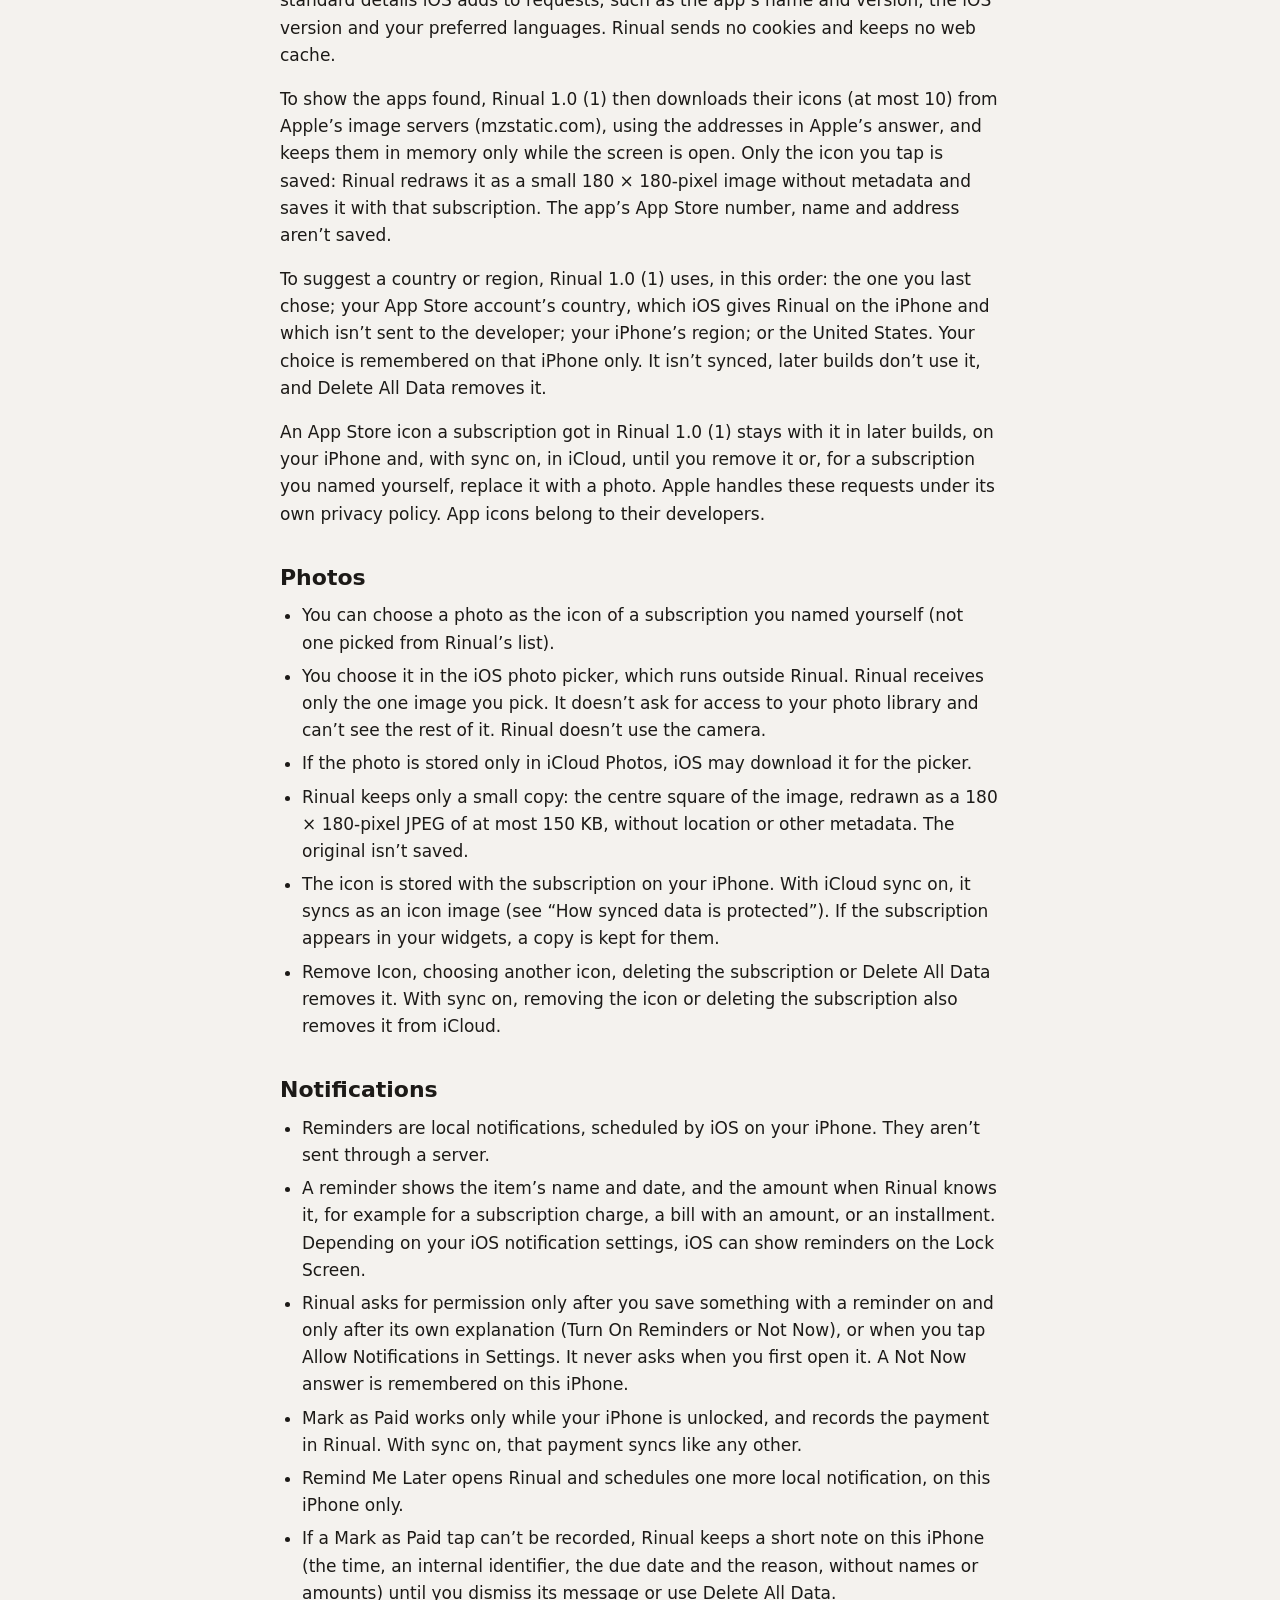
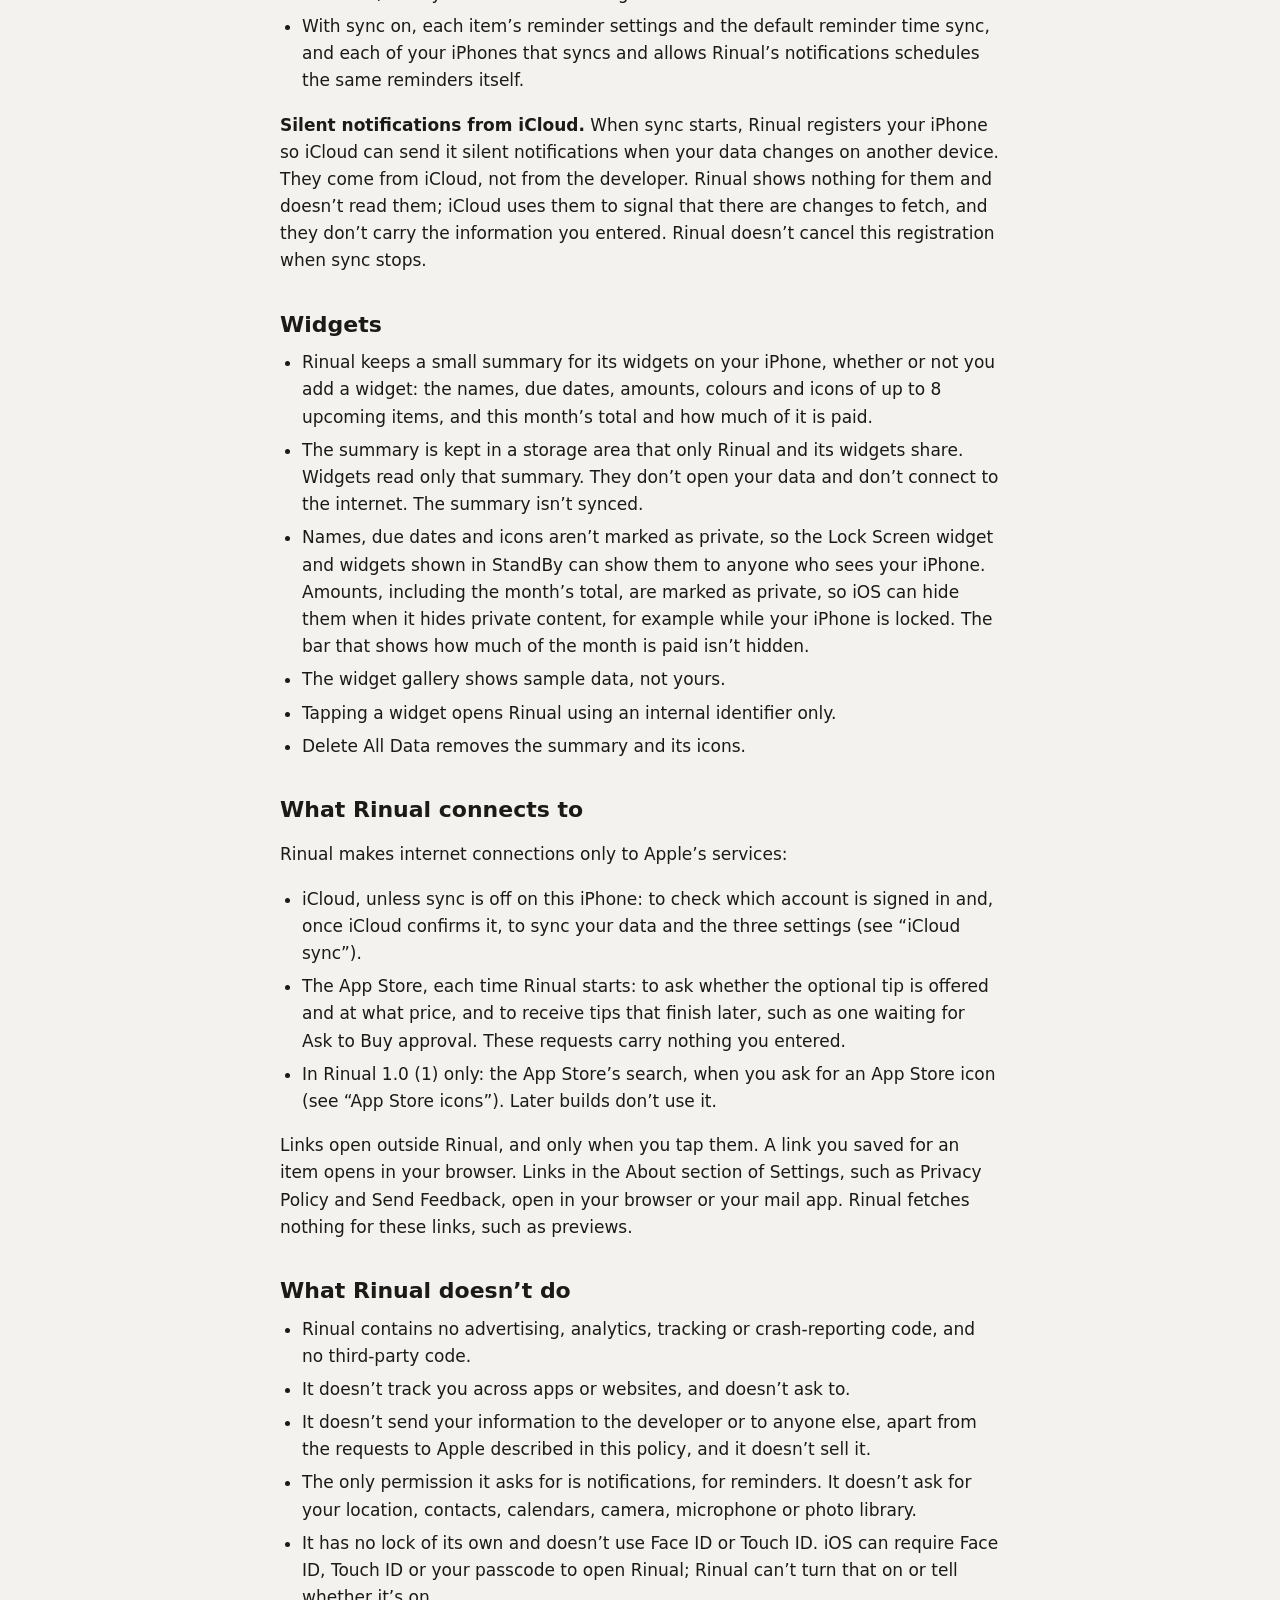
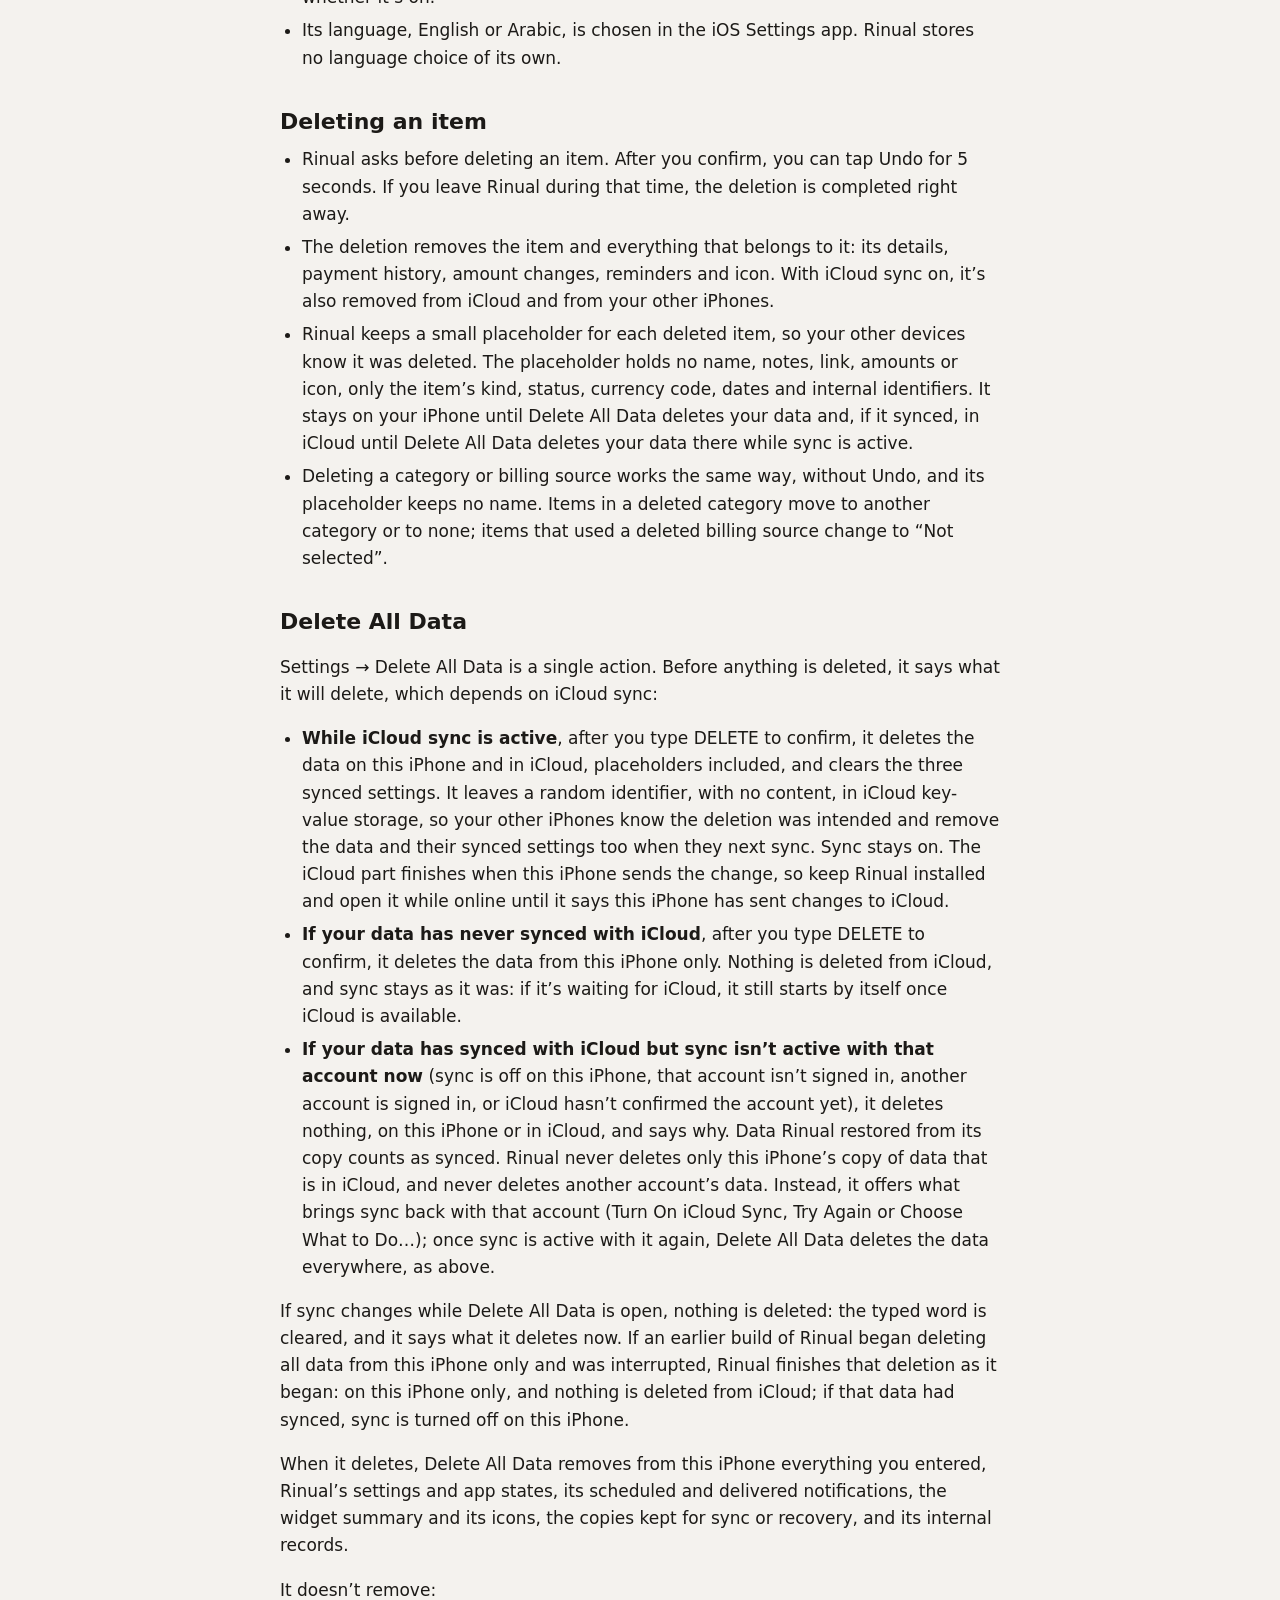
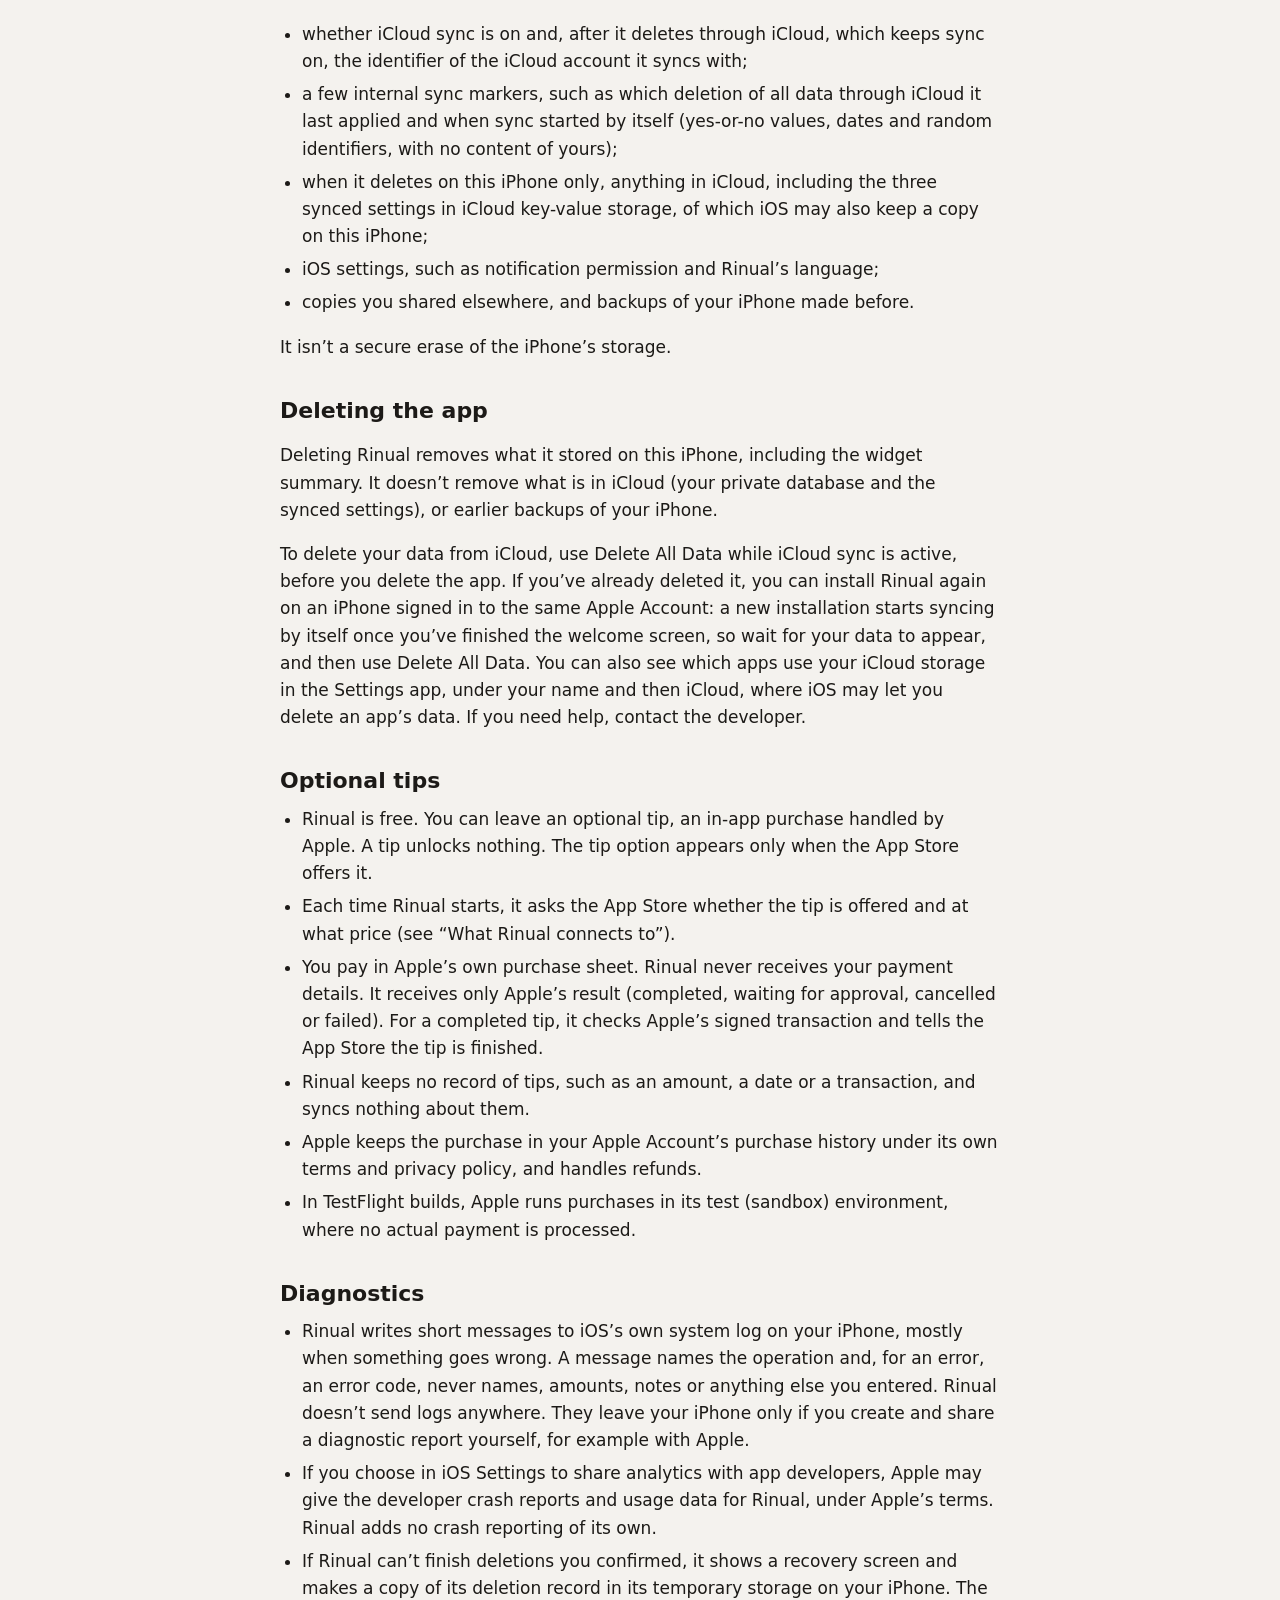
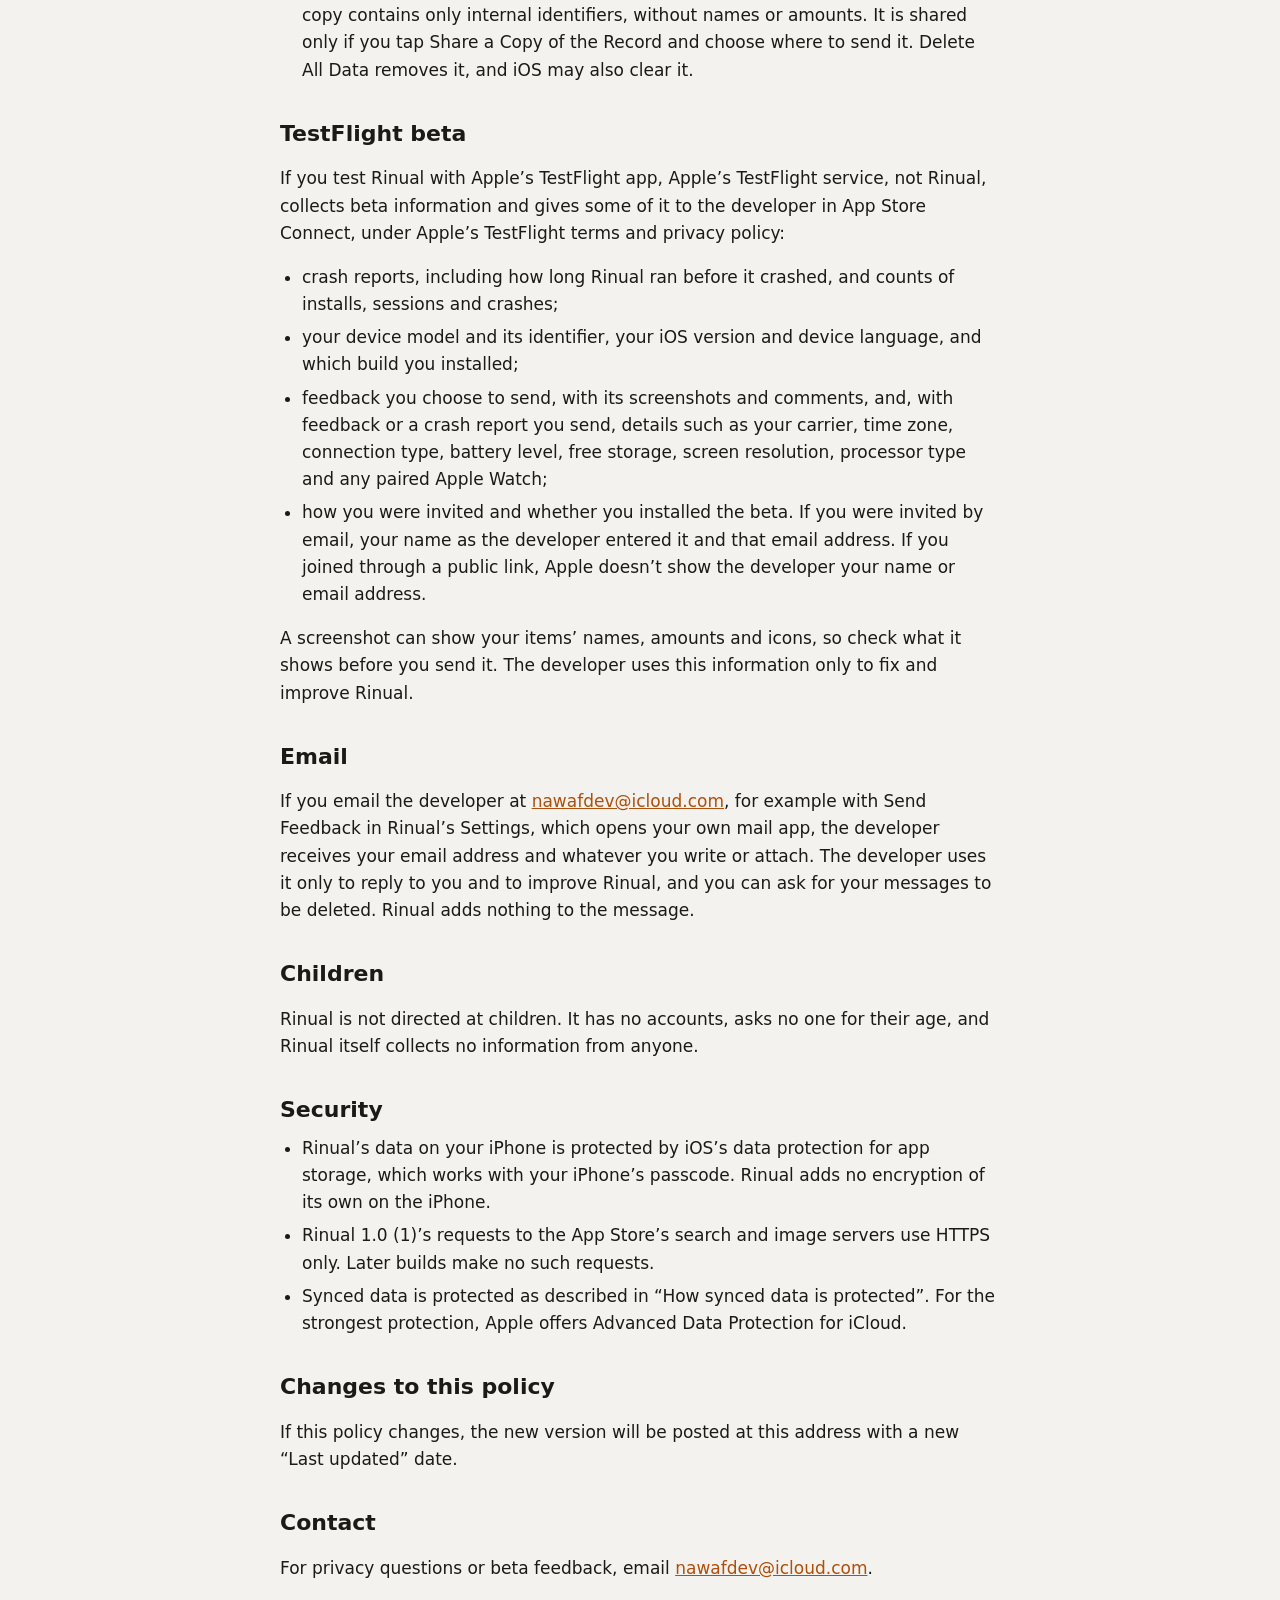
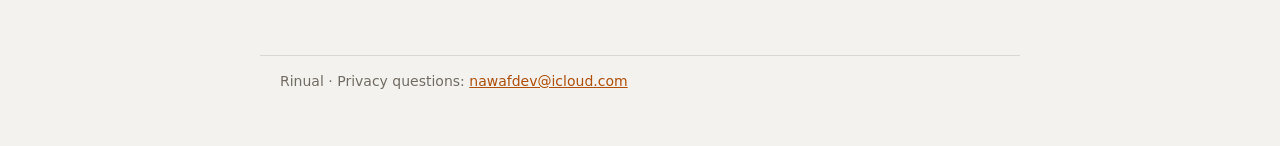
==== commit a25cc4d4: "Policy (English): from Rinual 1.0 (7), Upload to the Current iCloud Account for data restored from i" ====
--- a/index.html
+++ b/index.html
@@ -44,7 +44,7 @@
 
 <h2>iCloud sync</h2>
 <p>iCloud sync starts by itself; there is no switch to turn it on. On a new installation, Rinual starts syncing with the Apple Account signed in on your iPhone once you’ve finished the welcome screen and iCloud confirms which account it is. Without an iCloud account, or while iCloud isn’t allowed for Rinual, Rinual works on your iPhone alone, and once iCloud is available it starts syncing by itself, including what you entered meanwhile. Rinual’s Settings shows what sync is doing, under iCloud.</p>
-<p>An iPhone updated from an earlier build of Rinual keeps sync as it was. If sync was off there, or Rinual was waiting for your choice (for example after another account signed in or after it restored its copy), nothing is uploaded until you choose Turn On iCloud Sync or Choose What to Do… in Rinual’s Settings. While sync is off, Rinual sends nothing to iCloud and checks your iCloud account only when you tap one of them.</p>
+<p>An iPhone updated from an earlier build of Rinual keeps sync as it was. If sync was off there, or Rinual was waiting for your choice (for example after another account signed in or after it restored its copy), nothing is uploaded until you choose Turn On iCloud Sync or Choose What to Do… in Rinual’s Settings. While sync is off, Rinual sends nothing to iCloud and checks your iCloud account only when you tap one of them. From Rinual 1.0 (7), data that Rinual restored from its copy is uploaded to a different account, or to one Rinual can’t confirm, only after a further choice (see “iCloud account changes”).</p>
 <p>While it syncs:</p>
 <ul>
 <li>Rinual keeps your information in your own private iCloud database, so it appears on your other iPhones (or iPads running Rinual) that are signed in to the same Apple Account and sync too. It counts toward your iCloud storage.</li>
@@ -85,8 +85,9 @@
 <li>If you sign out of iCloud, sync pauses and your information stays on your iPhone. Sync resumes by itself when you sign in again with the same account.</li>
 <li>If a different Apple Account signs in, sync pauses and Rinual tells you. Nothing is uploaded to the new account unless you choose Use This iPhone’s Data with This Account. Keep It on This iPhone turns sync off on this iPhone and keeps your data here. If you choose Decide Later, Settings offers the choice again (Choose What to Do…).</li>
 <li>When the account changes while Rinual is syncing, iOS can remove the synced data from your iPhone. To guard against this, Rinual keeps a full copy of your data, icons included, on your iPhone while sync is working. If iOS removes the data, Rinual restores the copy, turns sync off and tells you.</li>
+<li>From Rinual 1.0 (7): if Rinual restored its copy and the account signed in now isn’t the one that copy synced with, or Rinual can’t tell which account it came from, Turn On iCloud Sync uploads nothing by itself. The data stays on this iPhone, sync stays off, and Rinual explains that the account is different, or that it can’t tell. The data is uploaded to the account signed in now only if you then choose Upload to the Current iCloud Account; Cancel leaves the data and sync as they were. Rinual checks the account again after you choose and before it uploads: if the account has changed, nothing is uploaded and Rinual tells you. If no account is signed in, sync stays off. Earlier builds didn’t ask again: Turn On iCloud Sync synced the restored data with the account signed in then or, if none was signed in, with the next one to sign in.</li>
 <li>If your data is removed through iCloud and Rinual can’t tell whether that was intended, for example because it was deleted on another device, Rinual keeps the copy apart on this iPhone and asks whether to Restore the Copy or Delete the Copy. The copy stays until you decide, until Rinual learns the data was deleted from all devices, or until Delete All Data removes it. If you choose Not Now, Settings offers the choice again (Review the Copy Rinual Kept…).</li>
-<li>Upload This iPhone’s Data and Use This iPhone’s Data with This Account upload a copy of this iPhone’s data to the account signed in now, and Turn On iCloud Sync syncs this iPhone’s data with it, unless Rinual needs your choice first. They don’t remove anything from the previous account’s iCloud. Use iCloud’s Copy, and Replace with iCloud’s Copy when you turn sync on again, replace the data on this iPhone with what iCloud has.</li>
+<li>Upload This iPhone’s Data, Use This iPhone’s Data with This Account and, from Rinual 1.0 (7), Upload to the Current iCloud Account upload a copy of this iPhone’s data to the account signed in now, and Turn On iCloud Sync syncs this iPhone’s data with it, unless Rinual needs your choice first. They don’t remove anything from the previous account’s iCloud. Use iCloud’s Copy, and Replace with iCloud’s Copy when you turn sync on again, replace the data on this iPhone with what iCloud has.</li>
 </ul>
 
 <h2>Stopping sync</h2>
